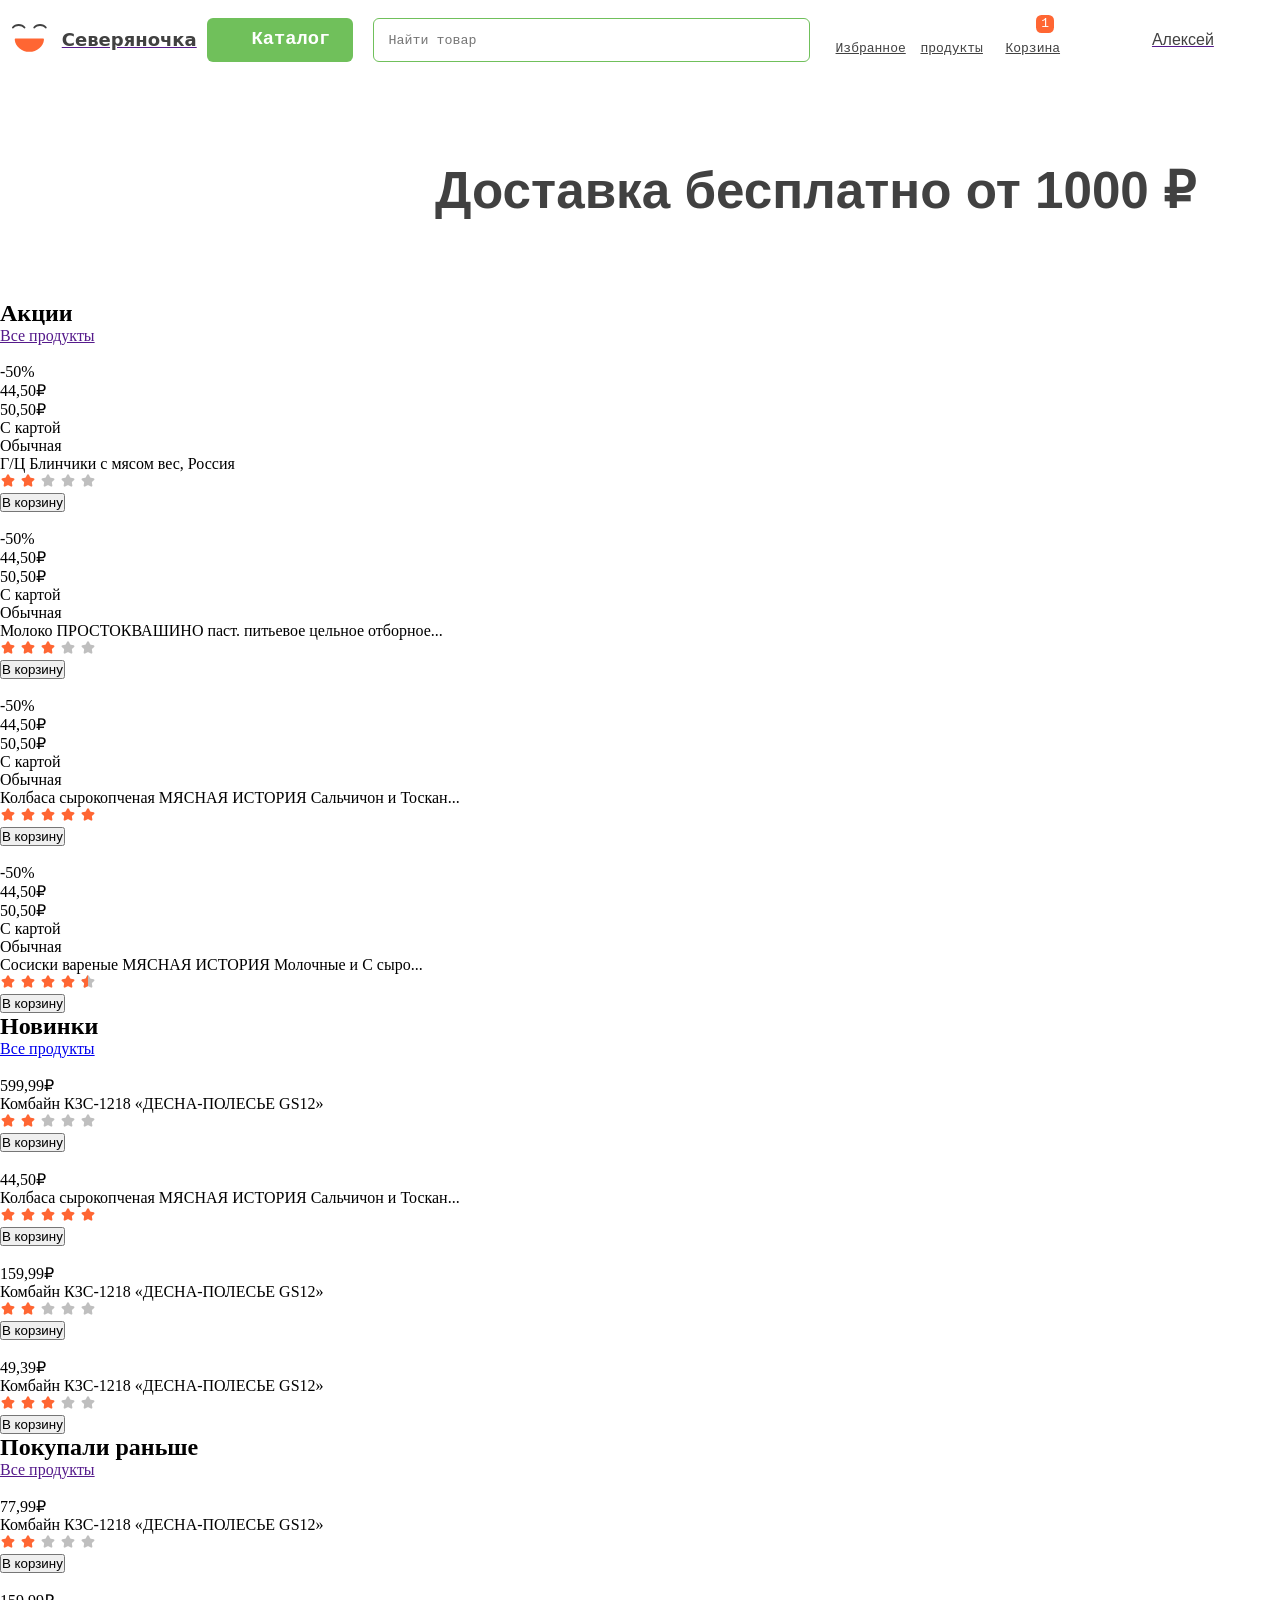
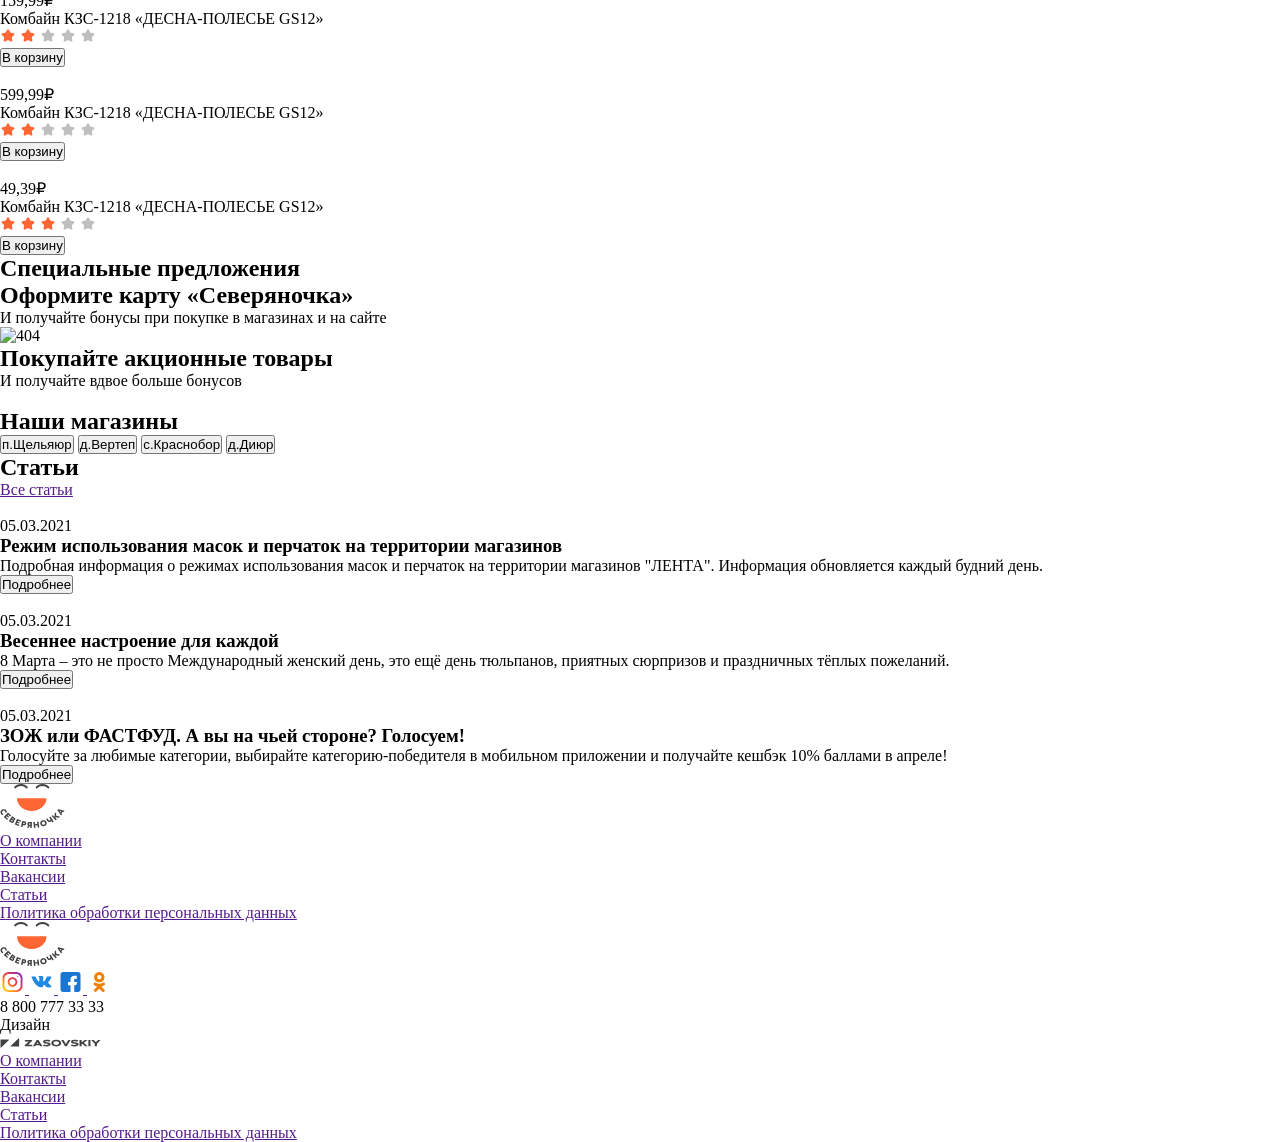
==== index.html @ 3ffe6f35 "korzinka:responsive; home-page:add dom; add-js:counter-product;" ====
<!DOCTYPE html>
<html lang="en">
  <head>
    <meta charset="UTF-8" />
    <meta name="viewport" content="width=device-width, initial-scale=1.0" />
    <title>Document</title>
    <link
      href="https://fonts.googleapis.com/css2?family=Roboto&display=swap"
      rel="stylesheet"
    />
    <link rel="stylesheet" href="./css/footer.css" />
    <link rel="stylesheet" href="./css/header.css" />
    <link rel="stylesheet" href="./css/main.css" />
    <link rel="stylesheet" href="./css/responsive.css" />
    <link
      href="https://cdn.boxicons.com/fonts/basic/boxicons.min.css"
      rel="stylesheet"
    />
    <link
      rel="stylesheet"
      href="https://fonts.googleapis.com/css2?family=Material+Symbols+Outlined:opsz,wght,FILL,GRAD@20..48,100..700,0..1,-50..200&icon_names=package_2"
    />

    <script
      src="https://kit.fontawesome.com/dfead5f7ee.js"
      crossorigin="anonymous"
    ></script>
    <script defer src="./js/add_korzinka.js"></script>
  </head>

  <body>

    <header>

      <div class="contianer head">

        <div class="logoText_card">

          <div class="img_logo">

            <a href="">
              <svg
                class="svg_header"
                width="40"
                height="32"
                viewBox="0 0 40 32"
                fill="none"
                xmlns="http://www.w3.org/2000/svg"
              >
                <path
                  d="M35.6689 16.819H4.28623C3.62872 16.819 3.09179 17.3764 3.15209 18.0343C3.84119 25.8488 11.1112 31.9999 19.9776 31.9999C28.844 31.9999 36.1139 25.8517 36.803 18.0343C36.8605 17.3764 36.3264 16.819 35.6689 16.819Z"
                  fill="#FF6633"
                />
                <path
                  fill-rule="evenodd"
                  clip-rule="evenodd"
                  d="M0.225147 3.33137C1.7887 1.27854 4.60645 0 7.711 0C10.8155 0 13.6333 1.27854 15.1969 3.33137C15.5659 3.81589 15.4714 4.50716 14.9858 4.87537C14.5001 5.24357 13.8073 5.14928 13.4383 4.66476C12.3661 3.25707 10.2569 2.20377 7.711 2.20377C5.16509 2.20377 3.05591 3.25707 1.98374 4.66476C1.6147 5.14928 0.921857 5.24357 0.436236 4.87537C-0.0493858 4.50716 -0.143894 3.81589 0.225147 3.33137Z"
                  fill="#414141"
                />
                <path
                  fill-rule="evenodd"
                  clip-rule="evenodd"
                  d="M24.7671 3.33137C26.3307 1.27854 29.1484 0 32.253 0C35.3552 0 38.1721 1.27884 39.7381 3.33045C40.1077 3.81458 40.0139 4.50596 39.5287 4.87467C39.0434 5.24338 38.3505 5.14981 37.981 4.66568C36.9055 3.25676 34.7955 2.20377 32.253 2.20377C29.7071 2.20377 27.5979 3.25707 26.5257 4.66476C26.1567 5.14928 25.4638 5.24357 24.9782 4.87537C24.4926 4.50716 24.3981 3.81589 24.7671 3.33137Z"
                  fill="#414141"
                />
              </svg>
            </a>
          </div>

          <div class="text_logo">
            <a href=""><h2>Северяночка</h2></a>
          </div>
        </div>

        <button class="menyu_card">
          <div class="svg_menyu">
            <i class="bxr bx-menu-wide"></i>
          </div>

          <h3>Каталог</h3>
        </button>

        <div class="search_card">
          <label for="search" class="qiduruv">
            <input
              type="text"
              title="search"
              class="input_search"
              placeholder="Найти товар"
            />

            <div class="lupa">
              <a href=""
                ><i class="bxr bx-search-big" style="font-size: 24px"></i
              ></a>
            </div>
          </label>
        </div>

        <div class="button_card">

          <a class="card katalog" href="">
            
            <i class="bxr bx-menu-wide"></i>
            <p>Каталог</p>

          </a>

          <a href="" class="card">
            <i class="bxr bx-heart bx-flip"> </i>
            <p >Избранное</p>
          </a>

          <a href="" class="card">
            <i class="bxr bx-box-alt"></i>
            <p>продукты</p>
          </a>

          <a href="./page/korzinka.html" class="card">

            <p class="counter_heder">1</p>
            <i class="bxr bx-cart" style="font-size: 28px;"></i>
            <p href="./page/korzinka.html">Корзина</p>
            
          </a>

          <a class="card img_header" href="" >
              <img
                src="./images/header_img/73a72afa3b3294ff7bb2f45d2d03ac0d0fee5e5f.png"
                alt=""
              />
          </a>
        </div>

        <div class="Logo_card">
          <div class="menyu_logo">
            <a href=""
              ><img
                src="./images/header_img/73a72afa3b3294ff7bb2f45d2d03ac0d0fee5e5f.png"
                alt=""
            /></a>

            <a href=""><h4>Алексей</h4></a>
          </div>

          <button class="btn_sign_sat_profil">
            <i
              class="bxr bx-chevron-down"
              style="color: #baa9b0; font-size: 27px"
            >
            </i>
          </button>
        </div>

      </div>

      <div class="shablon">
        <img src="./images/header_img/mevalar.png" alt="" />
        <h1 class="attention">Доставка бесплатно от 1000 ₽</h1>
      </div>

    </header>

    <main>
      <div class="contianer ortasi">

        <section class="aksiya_product">

          <div class="head_menyu">

            <h1 class="attention">Акции</h1>

            <a href="">
              Все продукты
              <i class="fa-solid fa-chevron-right"></i>
            </a>

          </div>

          <div class="card_shop">

            <div class="shoping">

              <div class="img_product">
                
                <img
                  src="./images/img_product/shirinlik.png"
                  class="shirinlik"
                  alt=""
                />

                <div class="foiz">-50%</div>

                <div class="arxiv">
                  <i class="bxr bx-heart"></i>
                </div>

              </div>

              <div class="info_product">

                <div class="narx">
                  <p>44,50₽</p>
                  <p>50,50₽</p>
                </div>

                <div class="malumot">
                  <p>С картой</p>
                  <p>Обычная</p>
                </div>

                <div class="city">Г/Ц Блинчики с мясом вес, Россия</div>

                <div class="rating">
                  <svg
                    width="256"
                    height="16"
                    viewBox="0 0 256 16"
                    fill="none"
                    xmlns="http://www.w3.org/2000/svg"
                  >
                    <path
                      d="M7.10326 1.81698C7.47008 1.07374 8.52992 1.07374 8.89674 1.81699L10.1185 4.29249C10.2641 4.58763 10.5457 4.7922 10.8714 4.83953L13.6033 5.2365C14.4235 5.35568 14.751 6.36365 14.1575 6.94219L12.1807 8.8691C11.945 9.09884 11.8375 9.42984 11.8931 9.75423L12.3598 12.4751C12.4999 13.292 11.6424 13.9149 10.9088 13.5293L8.46534 12.2446C8.17402 12.0915 7.82598 12.0915 7.53466 12.2446L5.09119 13.5293C4.35756 13.9149 3.50013 13.292 3.64024 12.4751L4.1069 9.75423C4.16254 9.42984 4.05499 9.09884 3.81931 8.8691L1.8425 6.94219C1.24898 6.36365 1.57649 5.35568 2.39671 5.2365L5.12859 4.83953C5.4543 4.7922 5.73587 4.58763 5.88153 4.29249L7.10326 1.81698Z"
                      fill="#FF6633"
                    />
                    <path
                      d="M27.1033 1.81698C27.4701 1.07374 28.5299 1.07374 28.8967 1.81699L30.1185 4.29249C30.2641 4.58763 30.5457 4.7922 30.8714 4.83953L33.6033 5.2365C34.4235 5.35568 34.751 6.36365 34.1575 6.94219L32.1807 8.8691C31.945 9.09884 31.8375 9.42984 31.8931 9.75423L32.3598 12.4751C32.4999 13.292 31.6424 13.9149 30.9088 13.5293L28.4653 12.2446C28.174 12.0915 27.826 12.0915 27.5347 12.2446L25.0912 13.5293C24.3576 13.9149 23.5001 13.292 23.6402 12.4751L24.1069 9.75423C24.1625 9.42984 24.055 9.09884 23.8193 8.8691L21.8425 6.94219C21.249 6.36365 21.5765 5.35568 22.3967 5.2365L25.1286 4.83953C25.4543 4.7922 25.7359 4.58763 25.8815 4.29249L27.1033 1.81698Z"
                      fill="#FF6633"
                    />
                    <path
                      d="M47.1033 1.81698C47.4701 1.07374 48.5299 1.07374 48.8967 1.81699L50.1185 4.29249C50.2641 4.58763 50.5457 4.7922 50.8714 4.83953L53.6033 5.2365C54.4235 5.35568 54.751 6.36365 54.1575 6.94219L52.1807 8.8691C51.945 9.09884 51.8375 9.42984 51.8931 9.75423L52.3598 12.4751C52.4999 13.292 51.6424 13.9149 50.9088 13.5293L48.4653 12.2446C48.174 12.0915 47.826 12.0915 47.5347 12.2446L45.0912 13.5293C44.3576 13.9149 43.5001 13.292 43.6402 12.4751L44.1069 9.75423C44.1625 9.42984 44.055 9.09884 43.8193 8.8691L41.8425 6.94219C41.249 6.36365 41.5765 5.35568 42.3967 5.2365L45.1286 4.83953C45.4543 4.7922 45.7359 4.58763 45.8815 4.29249L47.1033 1.81698Z"
                      fill="#BFBFBF"
                    />
                    <path
                      d="M67.1033 1.81698C67.4701 1.07374 68.5299 1.07374 68.8967 1.81699L70.1185 4.29249C70.2641 4.58763 70.5457 4.7922 70.8714 4.83953L73.6033 5.2365C74.4235 5.35568 74.751 6.36365 74.1575 6.94219L72.1807 8.8691C71.945 9.09884 71.8375 9.42984 71.8931 9.75423L72.3598 12.4751C72.4999 13.292 71.6424 13.9149 70.9088 13.5293L68.4653 12.2446C68.174 12.0915 67.826 12.0915 67.5347 12.2446L65.0912 13.5293C64.3576 13.9149 63.5001 13.292 63.6402 12.4751L64.1069 9.75423C64.1625 9.42984 64.055 9.09884 63.8193 8.8691L61.8425 6.94219C61.249 6.36365 61.5765 5.35568 62.3967 5.2365L65.1286 4.83953C65.4543 4.7922 65.7359 4.58763 65.8815 4.29249L67.1033 1.81698Z"
                      fill="#BFBFBF"
                    />
                    <path
                      d="M87.1033 1.81698C87.4701 1.07374 88.5299 1.07374 88.8967 1.81699L90.1185 4.29249C90.2641 4.58763 90.5457 4.7922 90.8714 4.83953L93.6033 5.2365C94.4235 5.35568 94.751 6.36365 94.1575 6.94219L92.1807 8.8691C91.945 9.09884 91.8375 9.42984 91.8931 9.75423L92.3598 12.4751C92.4999 13.292 91.6424 13.9149 90.9088 13.5293L88.4653 12.2446C88.174 12.0915 87.826 12.0915 87.5347 12.2446L85.0912 13.5293C84.3576 13.9149 83.5001 13.292 83.6402 12.4751L84.1069 9.75423C84.1625 9.42984 84.055 9.09884 83.8193 8.8691L81.8425 6.94219C81.249 6.36365 81.5765 5.35568 82.3967 5.2365L85.1286 4.83953C85.4543 4.7922 85.7359 4.58763 85.8815 4.29249L87.1033 1.81698Z"
                      fill="#BFBFBF"
                    />
                  </svg>
                </div>

                <button>В корзину</button>

              </div>

            </div>

            <div class="shoping">
              <div class="img_product">
                <img src="./images/img_product/sut.png" class="sut" alt="" />

                <div class="foiz">-50%</div>

                <div class="arxiv">
                  <i class="bxr bx-heart"></i>
                </div>
              </div>

              <div class="info_product">
                <div class="narx">
                  <p>44,50₽</p>
                  <p>50,50₽</p>
                </div>

                <div class="malumot">
                  <p>С картой</p>
                  <p>Обычная</p>
                </div>

                <div class="city">
                  Молоко ПРОСТОКВАШИНО паст. питьевое цельное отборное...
                </div>

                <div class="rating">
                  <svg
                    width="256"
                    height="16"
                    viewBox="0 0 256 16"
                    fill="none"
                    xmlns="http://www.w3.org/2000/svg"
                  >
                    <path
                      d="M7.10326 1.81698C7.47008 1.07374 8.52992 1.07374 8.89674 1.81699L10.1185 4.29249C10.2641 4.58763 10.5457 4.7922 10.8714 4.83953L13.6033 5.2365C14.4235 5.35568 14.751 6.36365 14.1575 6.94219L12.1807 8.8691C11.945 9.09884 11.8375 9.42984 11.8931 9.75423L12.3598 12.4751C12.4999 13.292 11.6424 13.9149 10.9088 13.5293L8.46534 12.2446C8.17402 12.0915 7.82598 12.0915 7.53466 12.2446L5.09119 13.5293C4.35756 13.9149 3.50013 13.292 3.64024 12.4751L4.1069 9.75423C4.16254 9.42984 4.05499 9.09884 3.81931 8.8691L1.8425 6.94219C1.24898 6.36365 1.57649 5.35568 2.39671 5.2365L5.12859 4.83953C5.4543 4.7922 5.73587 4.58763 5.88153 4.29249L7.10326 1.81698Z"
                      fill="#FF6633"
                    />
                    <path
                      d="M27.1033 1.81698C27.4701 1.07374 28.5299 1.07374 28.8967 1.81699L30.1185 4.29249C30.2641 4.58763 30.5457 4.7922 30.8714 4.83953L33.6033 5.2365C34.4235 5.35568 34.751 6.36365 34.1575 6.94219L32.1807 8.8691C31.945 9.09884 31.8375 9.42984 31.8931 9.75423L32.3598 12.4751C32.4999 13.292 31.6424 13.9149 30.9088 13.5293L28.4653 12.2446C28.174 12.0915 27.826 12.0915 27.5347 12.2446L25.0912 13.5293C24.3576 13.9149 23.5001 13.292 23.6402 12.4751L24.1069 9.75423C24.1625 9.42984 24.055 9.09884 23.8193 8.8691L21.8425 6.94219C21.249 6.36365 21.5765 5.35568 22.3967 5.2365L25.1286 4.83953C25.4543 4.7922 25.7359 4.58763 25.8815 4.29249L27.1033 1.81698Z"
                      fill="#FF6633"
                    />
                    <path
                      d="M47.1033 1.81698C47.4701 1.07374 48.5299 1.07374 48.8967 1.81699L50.1185 4.29249C50.2641 4.58763 50.5457 4.7922 50.8714 4.83953L53.6033 5.2365C54.4235 5.35568 54.751 6.36365 54.1575 6.94219L52.1807 8.8691C51.945 9.09884 51.8375 9.42984 51.8931 9.75423L52.3598 12.4751C52.4999 13.292 51.6424 13.9149 50.9088 13.5293L48.4653 12.2446C48.174 12.0915 47.826 12.0915 47.5347 12.2446L45.0912 13.5293C44.3576 13.9149 43.5001 13.292 43.6402 12.4751L44.1069 9.75423C44.1625 9.42984 44.055 9.09884 43.8193 8.8691L41.8425 6.94219C41.249 6.36365 41.5765 5.35568 42.3967 5.2365L45.1286 4.83953C45.4543 4.7922 45.7359 4.58763 45.8815 4.29249L47.1033 1.81698Z"
                      fill="#FF6633"
                    />
                    <path
                      d="M67.1033 1.81698C67.4701 1.07374 68.5299 1.07374 68.8967 1.81699L70.1185 4.29249C70.2641 4.58763 70.5457 4.7922 70.8714 4.83953L73.6033 5.2365C74.4235 5.35568 74.751 6.36365 74.1575 6.94219L72.1807 8.8691C71.945 9.09884 71.8375 9.42984 71.8931 9.75423L72.3598 12.4751C72.4999 13.292 71.6424 13.9149 70.9088 13.5293L68.4653 12.2446C68.174 12.0915 67.826 12.0915 67.5347 12.2446L65.0912 13.5293C64.3576 13.9149 63.5001 13.292 63.6402 12.4751L64.1069 9.75423C64.1625 9.42984 64.055 9.09884 63.8193 8.8691L61.8425 6.94219C61.249 6.36365 61.5765 5.35568 62.3967 5.2365L65.1286 4.83953C65.4543 4.7922 65.7359 4.58763 65.8815 4.29249L67.1033 1.81698Z"
                      fill="#BFBFBF"
                    />
                    <path
                      d="M87.1033 1.81698C87.4701 1.07374 88.5299 1.07374 88.8967 1.81699L90.1185 4.29249C90.2641 4.58763 90.5457 4.7922 90.8714 4.83953L93.6033 5.2365C94.4235 5.35568 94.751 6.36365 94.1575 6.94219L92.1807 8.8691C91.945 9.09884 91.8375 9.42984 91.8931 9.75423L92.3598 12.4751C92.4999 13.292 91.6424 13.9149 90.9088 13.5293L88.4653 12.2446C88.174 12.0915 87.826 12.0915 87.5347 12.2446L85.0912 13.5293C84.3576 13.9149 83.5001 13.292 83.6402 12.4751L84.1069 9.75423C84.1625 9.42984 84.055 9.09884 83.8193 8.8691L81.8425 6.94219C81.249 6.36365 81.5765 5.35568 82.3967 5.2365L85.1286 4.83953C85.4543 4.7922 85.7359 4.58763 85.8815 4.29249L87.1033 1.81698Z"
                      fill="#BFBFBF"
                    />
                  </svg>
                </div>

                <button>В корзину</button>
              </div>
            </div>

            <div class="shoping">
              <div class="img_product">
                <img
                  src="./images/img_product/qadoqliKolbosa.png"
                  class="qadoqlilar"
                  alt=""
                />

                <div class="foiz">-50%</div>

                <div class="arxiv">
                  <i class="bxr bx-heart"></i>
                </div>
              </div>

              <div class="info_product">
                <div class="narx">
                  <p>44,50₽</p>
                  <p>50,50₽</p>
                </div>

                <div class="malumot">
                  <p>С картой</p>
                  <p>Обычная</p>
                </div>

                <div class="city">
                  Колбаса сырокопченая МЯСНАЯ ИСТОРИЯ Сальчичон и Тоскан...
                </div>

                <div class="rating">
                  <svg
                    width="256"
                    height="16"
                    viewBox="0 0 256 16"
                    fill="none"
                    xmlns="http://www.w3.org/2000/svg"
                  >
                    <path
                      d="M7.10326 1.81698C7.47008 1.07374 8.52992 1.07374 8.89674 1.81699L10.1185 4.29249C10.2641 4.58763 10.5457 4.7922 10.8714 4.83953L13.6033 5.2365C14.4235 5.35568 14.751 6.36365 14.1575 6.94219L12.1807 8.8691C11.945 9.09884 11.8375 9.42984 11.8931 9.75423L12.3598 12.4751C12.4999 13.292 11.6424 13.9149 10.9088 13.5293L8.46534 12.2446C8.17402 12.0915 7.82598 12.0915 7.53466 12.2446L5.09119 13.5293C4.35756 13.9149 3.50013 13.292 3.64024 12.4751L4.1069 9.75423C4.16254 9.42984 4.05499 9.09884 3.81931 8.8691L1.8425 6.94219C1.24898 6.36365 1.57649 5.35568 2.39671 5.2365L5.12859 4.83953C5.4543 4.7922 5.73587 4.58763 5.88153 4.29249L7.10326 1.81698Z"
                      fill="#FF6633"
                    />
                    <path
                      d="M27.1033 1.81698C27.4701 1.07374 28.5299 1.07374 28.8967 1.81699L30.1185 4.29249C30.2641 4.58763 30.5457 4.7922 30.8714 4.83953L33.6033 5.2365C34.4235 5.35568 34.751 6.36365 34.1575 6.94219L32.1807 8.8691C31.945 9.09884 31.8375 9.42984 31.8931 9.75423L32.3598 12.4751C32.4999 13.292 31.6424 13.9149 30.9088 13.5293L28.4653 12.2446C28.174 12.0915 27.826 12.0915 27.5347 12.2446L25.0912 13.5293C24.3576 13.9149 23.5001 13.292 23.6402 12.4751L24.1069 9.75423C24.1625 9.42984 24.055 9.09884 23.8193 8.8691L21.8425 6.94219C21.249 6.36365 21.5765 5.35568 22.3967 5.2365L25.1286 4.83953C25.4543 4.7922 25.7359 4.58763 25.8815 4.29249L27.1033 1.81698Z"
                      fill="#FF6633"
                    />
                    <path
                      d="M47.1033 1.81698C47.4701 1.07374 48.5299 1.07374 48.8967 1.81699L50.1185 4.29249C50.2641 4.58763 50.5457 4.7922 50.8714 4.83953L53.6033 5.2365C54.4235 5.35568 54.751 6.36365 54.1575 6.94219L52.1807 8.8691C51.945 9.09884 51.8375 9.42984 51.8931 9.75423L52.3598 12.4751C52.4999 13.292 51.6424 13.9149 50.9088 13.5293L48.4653 12.2446C48.174 12.0915 47.826 12.0915 47.5347 12.2446L45.0912 13.5293C44.3576 13.9149 43.5001 13.292 43.6402 12.4751L44.1069 9.75423C44.1625 9.42984 44.055 9.09884 43.8193 8.8691L41.8425 6.94219C41.249 6.36365 41.5765 5.35568 42.3967 5.2365L45.1286 4.83953C45.4543 4.7922 45.7359 4.58763 45.8815 4.29249L47.1033 1.81698Z"
                      fill="#FF6633"
                    />
                    <path
                      d="M67.1033 1.81698C67.4701 1.07374 68.5299 1.07374 68.8967 1.81699L70.1185 4.29249C70.2641 4.58763 70.5457 4.7922 70.8714 4.83953L73.6033 5.2365C74.4235 5.35568 74.751 6.36365 74.1575 6.94219L72.1807 8.8691C71.945 9.09884 71.8375 9.42984 71.8931 9.75423L72.3598 12.4751C72.4999 13.292 71.6424 13.9149 70.9088 13.5293L68.4653 12.2446C68.174 12.0915 67.826 12.0915 67.5347 12.2446L65.0912 13.5293C64.3576 13.9149 63.5001 13.292 63.6402 12.4751L64.1069 9.75423C64.1625 9.42984 64.055 9.09884 63.8193 8.8691L61.8425 6.94219C61.249 6.36365 61.5765 5.35568 62.3967 5.2365L65.1286 4.83953C65.4543 4.7922 65.7359 4.58763 65.8815 4.29249L67.1033 1.81698Z"
                      fill="#FF6633"
                    />
                    <path
                      d="M87.1033 1.81698C87.4701 1.07374 88.5299 1.07374 88.8967 1.81699L90.1185 4.29249C90.2641 4.58763 90.5457 4.7922 90.8714 4.83953L93.6033 5.2365C94.4235 5.35568 94.751 6.36365 94.1575 6.94219L92.1807 8.8691C91.945 9.09884 91.8375 9.42984 91.8931 9.75423L92.3598 12.4751C92.4999 13.292 91.6424 13.9149 90.9088 13.5293L88.4653 12.2446C88.174 12.0915 87.826 12.0915 87.5347 12.2446L85.0912 13.5293C84.3576 13.9149 83.5001 13.292 83.6402 12.4751L84.1069 9.75423C84.1625 9.42984 84.055 9.09884 83.8193 8.8691L81.8425 6.94219C81.249 6.36365 81.5765 5.35568 82.3967 5.2365L85.1286 4.83953C85.4543 4.7922 85.7359 4.58763 85.8815 4.29249L87.1033 1.81698Z"
                      fill="#FF6633"
                    />
                  </svg>
                </div>

                <button class="btn">В корзину</button>
              </div>
            </div>

            <div class="shoping last">
              <div class="img_product">
                <img
                  src="./images/img_product/qadoqliSosiska.png"
                  class="qadoqlilar"
                  alt=""
                />

                <div class="foiz">-50%</div>

                <div class="arxiv">
                  <i class="bxr bx-heart"></i>
                </div>
              </div>

              <div class="info_product">
                <div class="narx">
                  <p>44,50₽</p>
                  <p>50,50₽</p>
                </div>

                <div class="malumot">
                  <p>С картой</p>
                  <p>Обычная</p>
                </div>

                <div class="city">
                  Сосиски вареные МЯСНАЯ ИСТОРИЯ Молочные и С сыро...
                </div>

                <div class="rating">
                  <svg
                    width="256"
                    height="16"
                    viewBox="0 0 256 16"
                    fill="none"
                    xmlns="http://www.w3.org/2000/svg"
                  >
                    <path
                      d="M7.10326 1.81698C7.47008 1.07374 8.52992 1.07374 8.89674 1.81699L10.1185 4.29249C10.2641 4.58763 10.5457 4.7922 10.8714 4.83953L13.6033 5.2365C14.4235 5.35568 14.751 6.36365 14.1575 6.94219L12.1807 8.8691C11.945 9.09884 11.8375 9.42984 11.8931 9.75423L12.3598 12.4751C12.4999 13.292 11.6424 13.9149 10.9088 13.5293L8.46534 12.2446C8.17402 12.0915 7.82598 12.0915 7.53466 12.2446L5.09119 13.5293C4.35756 13.9149 3.50013 13.292 3.64024 12.4751L4.1069 9.75423C4.16254 9.42984 4.05499 9.09884 3.81931 8.8691L1.8425 6.94219C1.24898 6.36365 1.57649 5.35568 2.39671 5.2365L5.12859 4.83953C5.4543 4.7922 5.73587 4.58763 5.88153 4.29249L7.10326 1.81698Z"
                      fill="#FF6633"
                    />
                    <path
                      d="M27.1033 1.81698C27.4701 1.07374 28.5299 1.07374 28.8967 1.81699L30.1185 4.29249C30.2641 4.58763 30.5457 4.7922 30.8714 4.83953L33.6033 5.2365C34.4235 5.35568 34.751 6.36365 34.1575 6.94219L32.1807 8.8691C31.945 9.09884 31.8375 9.42984 31.8931 9.75423L32.3598 12.4751C32.4999 13.292 31.6424 13.9149 30.9088 13.5293L28.4653 12.2446C28.174 12.0915 27.826 12.0915 27.5347 12.2446L25.0912 13.5293C24.3576 13.9149 23.5001 13.292 23.6402 12.4751L24.1069 9.75423C24.1625 9.42984 24.055 9.09884 23.8193 8.8691L21.8425 6.94219C21.249 6.36365 21.5765 5.35568 22.3967 5.2365L25.1286 4.83953C25.4543 4.7922 25.7359 4.58763 25.8815 4.29249L27.1033 1.81698Z"
                      fill="#FF6633"
                    />
                    <path
                      d="M47.1033 1.81698C47.4701 1.07374 48.5299 1.07374 48.8967 1.81699L50.1185 4.29249C50.2641 4.58763 50.5457 4.7922 50.8714 4.83953L53.6033 5.2365C54.4235 5.35568 54.751 6.36365 54.1575 6.94219L52.1807 8.8691C51.945 9.09884 51.8375 9.42984 51.8931 9.75423L52.3598 12.4751C52.4999 13.292 51.6424 13.9149 50.9088 13.5293L48.4653 12.2446C48.174 12.0915 47.826 12.0915 47.5347 12.2446L45.0912 13.5293C44.3576 13.9149 43.5001 13.292 43.6402 12.4751L44.1069 9.75423C44.1625 9.42984 44.055 9.09884 43.8193 8.8691L41.8425 6.94219C41.249 6.36365 41.5765 5.35568 42.3967 5.2365L45.1286 4.83953C45.4543 4.7922 45.7359 4.58763 45.8815 4.29249L47.1033 1.81698Z"
                      fill="#FF6633"
                    />
                    <path
                      d="M67.1033 1.81698C67.4701 1.07374 68.5299 1.07374 68.8967 1.81699L70.1185 4.29249C70.2641 4.58763 70.5457 4.7922 70.8714 4.83953L73.6033 5.2365C74.4235 5.35568 74.751 6.36365 74.1575 6.94219L72.1807 8.8691C71.945 9.09884 71.8375 9.42984 71.8931 9.75423L72.3598 12.4751C72.4999 13.292 71.6424 13.9149 70.9088 13.5293L68.4653 12.2446C68.174 12.0915 67.826 12.0915 67.5347 12.2446L65.0912 13.5293C64.3576 13.9149 63.5001 13.292 63.6402 12.4751L64.1069 9.75423C64.1625 9.42984 64.055 9.09884 63.8193 8.8691L61.8425 6.94219C61.249 6.36365 61.5765 5.35568 62.3967 5.2365L65.1286 4.83953C65.4543 4.7922 65.7359 4.58763 65.8815 4.29249L67.1033 1.81698Z"
                      fill="#FF6633"
                    />
                    <path
                      d="M87.1033 1.81698C87.4701 1.07374 88.5299 1.07374 88.8967 1.81699L90.1185 4.29249C90.2641 4.58763 90.5457 4.7922 90.8714 4.83953L93.6033 5.2365C94.4235 5.35568 94.751 6.36365 94.1575 6.94219L92.1807 8.8691C91.945 9.09884 91.8375 9.42984 91.8931 9.75423L92.3598 12.4751C92.4999 13.292 91.6424 13.9149 90.9088 13.5293L88.4653 12.2446C88.174 12.0915 87.826 12.0915 87.5347 12.2446L85.0912 13.5293C84.3576 13.9149 83.5001 13.292 83.6402 12.4751L84.1069 9.75423C84.1625 9.42984 84.055 9.09884 83.8193 8.8691L81.8425 6.94219C81.249 6.36365 81.5765 5.35568 82.3967 5.2365L85.1286 4.83953C85.4543 4.7922 85.7359 4.58763 85.8815 4.29249L87.1033 1.81698Z"
                      fill="#BFBFBF"
                    />
                    <path
                      d="M87.9996 1.25955V12.1298C87.8398 12.1298 87.68 12.1681 87.5343 12.2446L85.0908 13.5293C84.3572 13.9149 83.4998 13.292 83.6399 12.4751L84.1065 9.75423C84.1622 9.42984 84.0546 9.09884 83.819 8.8691L81.8421 6.94219C81.2486 6.36365 81.5761 5.35568 82.3964 5.2365L85.1282 4.83953C85.4539 4.7922 85.7355 4.58763 85.8812 4.29249L87.1029 1.81699C87.2863 1.44536 87.643 1.25955 87.9996 1.25955Z"
                      fill="#FF6633"
                    />
                  </svg>
                </div>

                <button>В корзину</button>
              </div>
            </div>

          </div>

        </section>

        <section class="new_product">

          <div class="head_menyu menyu_2">

            <h1 class="attention">Новинки</h1>
            <a href="./page/product.html">
              Все продукты
              <i class="fa-solid fa-chevron-right"></i>
            </a>

          </div>

          <div class="card_shop">

            <div class="shoping">

              <div class="img_product">
                <img
                  src="./images/img_product/kolbasa.png"
                  class="shirinlik kolbasa_2"
                  alt=""
                />
                <div class="arxiv">
                  <i class="bxr bx-heart"></i>
                </div>
              </div>

              <div class="info_product">
                <div class="narx narx-2">
                  <p>599,99₽</p>
                </div>

                <div class="city">Комбайн КЗС-1218 «ДЕСНА-ПОЛЕСЬЕ GS12»</div>

                <div class="rating">
                  <svg
                    width="256"
                    height="16"
                    viewBox="0 0 256 16"
                    fill="none"
                    xmlns="http://www.w3.org/2000/svg"
                  >
                    <path
                      d="M7.10326 1.81698C7.47008 1.07374 8.52992 1.07374 8.89674 1.81699L10.1185 4.29249C10.2641 4.58763 10.5457 4.7922 10.8714 4.83953L13.6033 5.2365C14.4235 5.35568 14.751 6.36365 14.1575 6.94219L12.1807 8.8691C11.945 9.09884 11.8375 9.42984 11.8931 9.75423L12.3598 12.4751C12.4999 13.292 11.6424 13.9149 10.9088 13.5293L8.46534 12.2446C8.17402 12.0915 7.82598 12.0915 7.53466 12.2446L5.09119 13.5293C4.35756 13.9149 3.50013 13.292 3.64024 12.4751L4.1069 9.75423C4.16254 9.42984 4.05499 9.09884 3.81931 8.8691L1.8425 6.94219C1.24898 6.36365 1.57649 5.35568 2.39671 5.2365L5.12859 4.83953C5.4543 4.7922 5.73587 4.58763 5.88153 4.29249L7.10326 1.81698Z"
                      fill="#FF6633"
                    />
                    <path
                      d="M27.1033 1.81698C27.4701 1.07374 28.5299 1.07374 28.8967 1.81699L30.1185 4.29249C30.2641 4.58763 30.5457 4.7922 30.8714 4.83953L33.6033 5.2365C34.4235 5.35568 34.751 6.36365 34.1575 6.94219L32.1807 8.8691C31.945 9.09884 31.8375 9.42984 31.8931 9.75423L32.3598 12.4751C32.4999 13.292 31.6424 13.9149 30.9088 13.5293L28.4653 12.2446C28.174 12.0915 27.826 12.0915 27.5347 12.2446L25.0912 13.5293C24.3576 13.9149 23.5001 13.292 23.6402 12.4751L24.1069 9.75423C24.1625 9.42984 24.055 9.09884 23.8193 8.8691L21.8425 6.94219C21.249 6.36365 21.5765 5.35568 22.3967 5.2365L25.1286 4.83953C25.4543 4.7922 25.7359 4.58763 25.8815 4.29249L27.1033 1.81698Z"
                      fill="#FF6633"
                    />
                    <path
                      d="M47.1033 1.81698C47.4701 1.07374 48.5299 1.07374 48.8967 1.81699L50.1185 4.29249C50.2641 4.58763 50.5457 4.7922 50.8714 4.83953L53.6033 5.2365C54.4235 5.35568 54.751 6.36365 54.1575 6.94219L52.1807 8.8691C51.945 9.09884 51.8375 9.42984 51.8931 9.75423L52.3598 12.4751C52.4999 13.292 51.6424 13.9149 50.9088 13.5293L48.4653 12.2446C48.174 12.0915 47.826 12.0915 47.5347 12.2446L45.0912 13.5293C44.3576 13.9149 43.5001 13.292 43.6402 12.4751L44.1069 9.75423C44.1625 9.42984 44.055 9.09884 43.8193 8.8691L41.8425 6.94219C41.249 6.36365 41.5765 5.35568 42.3967 5.2365L45.1286 4.83953C45.4543 4.7922 45.7359 4.58763 45.8815 4.29249L47.1033 1.81698Z"
                      fill="#BFBFBF"
                    />
                    <path
                      d="M67.1033 1.81698C67.4701 1.07374 68.5299 1.07374 68.8967 1.81699L70.1185 4.29249C70.2641 4.58763 70.5457 4.7922 70.8714 4.83953L73.6033 5.2365C74.4235 5.35568 74.751 6.36365 74.1575 6.94219L72.1807 8.8691C71.945 9.09884 71.8375 9.42984 71.8931 9.75423L72.3598 12.4751C72.4999 13.292 71.6424 13.9149 70.9088 13.5293L68.4653 12.2446C68.174 12.0915 67.826 12.0915 67.5347 12.2446L65.0912 13.5293C64.3576 13.9149 63.5001 13.292 63.6402 12.4751L64.1069 9.75423C64.1625 9.42984 64.055 9.09884 63.8193 8.8691L61.8425 6.94219C61.249 6.36365 61.5765 5.35568 62.3967 5.2365L65.1286 4.83953C65.4543 4.7922 65.7359 4.58763 65.8815 4.29249L67.1033 1.81698Z"
                      fill="#BFBFBF"
                    />
                    <path
                      d="M87.1033 1.81698C87.4701 1.07374 88.5299 1.07374 88.8967 1.81699L90.1185 4.29249C90.2641 4.58763 90.5457 4.7922 90.8714 4.83953L93.6033 5.2365C94.4235 5.35568 94.751 6.36365 94.1575 6.94219L92.1807 8.8691C91.945 9.09884 91.8375 9.42984 91.8931 9.75423L92.3598 12.4751C92.4999 13.292 91.6424 13.9149 90.9088 13.5293L88.4653 12.2446C88.174 12.0915 87.826 12.0915 87.5347 12.2446L85.0912 13.5293C84.3576 13.9149 83.5001 13.292 83.6402 12.4751L84.1069 9.75423C84.1625 9.42984 84.055 9.09884 83.8193 8.8691L81.8425 6.94219C81.249 6.36365 81.5765 5.35568 82.3967 5.2365L85.1286 4.83953C85.4543 4.7922 85.7359 4.58763 85.8815 4.29249L87.1033 1.81698Z"
                      fill="#BFBFBF"
                    />
                  </svg>
                </div>

                <button>В корзину</button>
              </div>

            </div>

            <div class="shoping">

              <div class="img_product">
                <img
                  src="./images/img_product/qadoqliKolbosa.png"
                  class="qadoqlilar"
                  alt=""
                />

                <div class="arxiv">
                  <i class="bxr bx-heart"></i>
                </div>
              </div>

              <div class="info_product">
                <div class="narx narx-2">
                  <p>44,50₽</p>
                </div>

                <div class="city">
                  Колбаса сырокопченая МЯСНАЯ ИСТОРИЯ Сальчичон и Тоскан...
                </div>

                <div class="rating">
                  <svg
                    width="256"
                    height="16"
                    viewBox="0 0 256 16"
                    fill="none"
                    xmlns="http://www.w3.org/2000/svg"
                  >
                    <path
                      d="M7.10326 1.81698C7.47008 1.07374 8.52992 1.07374 8.89674 1.81699L10.1185 4.29249C10.2641 4.58763 10.5457 4.7922 10.8714 4.83953L13.6033 5.2365C14.4235 5.35568 14.751 6.36365 14.1575 6.94219L12.1807 8.8691C11.945 9.09884 11.8375 9.42984 11.8931 9.75423L12.3598 12.4751C12.4999 13.292 11.6424 13.9149 10.9088 13.5293L8.46534 12.2446C8.17402 12.0915 7.82598 12.0915 7.53466 12.2446L5.09119 13.5293C4.35756 13.9149 3.50013 13.292 3.64024 12.4751L4.1069 9.75423C4.16254 9.42984 4.05499 9.09884 3.81931 8.8691L1.8425 6.94219C1.24898 6.36365 1.57649 5.35568 2.39671 5.2365L5.12859 4.83953C5.4543 4.7922 5.73587 4.58763 5.88153 4.29249L7.10326 1.81698Z"
                      fill="#FF6633"
                    />
                    <path
                      d="M27.1033 1.81698C27.4701 1.07374 28.5299 1.07374 28.8967 1.81699L30.1185 4.29249C30.2641 4.58763 30.5457 4.7922 30.8714 4.83953L33.6033 5.2365C34.4235 5.35568 34.751 6.36365 34.1575 6.94219L32.1807 8.8691C31.945 9.09884 31.8375 9.42984 31.8931 9.75423L32.3598 12.4751C32.4999 13.292 31.6424 13.9149 30.9088 13.5293L28.4653 12.2446C28.174 12.0915 27.826 12.0915 27.5347 12.2446L25.0912 13.5293C24.3576 13.9149 23.5001 13.292 23.6402 12.4751L24.1069 9.75423C24.1625 9.42984 24.055 9.09884 23.8193 8.8691L21.8425 6.94219C21.249 6.36365 21.5765 5.35568 22.3967 5.2365L25.1286 4.83953C25.4543 4.7922 25.7359 4.58763 25.8815 4.29249L27.1033 1.81698Z"
                      fill="#FF6633"
                    />
                    <path
                      d="M47.1033 1.81698C47.4701 1.07374 48.5299 1.07374 48.8967 1.81699L50.1185 4.29249C50.2641 4.58763 50.5457 4.7922 50.8714 4.83953L53.6033 5.2365C54.4235 5.35568 54.751 6.36365 54.1575 6.94219L52.1807 8.8691C51.945 9.09884 51.8375 9.42984 51.8931 9.75423L52.3598 12.4751C52.4999 13.292 51.6424 13.9149 50.9088 13.5293L48.4653 12.2446C48.174 12.0915 47.826 12.0915 47.5347 12.2446L45.0912 13.5293C44.3576 13.9149 43.5001 13.292 43.6402 12.4751L44.1069 9.75423C44.1625 9.42984 44.055 9.09884 43.8193 8.8691L41.8425 6.94219C41.249 6.36365 41.5765 5.35568 42.3967 5.2365L45.1286 4.83953C45.4543 4.7922 45.7359 4.58763 45.8815 4.29249L47.1033 1.81698Z"
                      fill="#FF6633"
                    />
                    <path
                      d="M67.1033 1.81698C67.4701 1.07374 68.5299 1.07374 68.8967 1.81699L70.1185 4.29249C70.2641 4.58763 70.5457 4.7922 70.8714 4.83953L73.6033 5.2365C74.4235 5.35568 74.751 6.36365 74.1575 6.94219L72.1807 8.8691C71.945 9.09884 71.8375 9.42984 71.8931 9.75423L72.3598 12.4751C72.4999 13.292 71.6424 13.9149 70.9088 13.5293L68.4653 12.2446C68.174 12.0915 67.826 12.0915 67.5347 12.2446L65.0912 13.5293C64.3576 13.9149 63.5001 13.292 63.6402 12.4751L64.1069 9.75423C64.1625 9.42984 64.055 9.09884 63.8193 8.8691L61.8425 6.94219C61.249 6.36365 61.5765 5.35568 62.3967 5.2365L65.1286 4.83953C65.4543 4.7922 65.7359 4.58763 65.8815 4.29249L67.1033 1.81698Z"
                      fill="#FF6633"
                    />
                    <path
                      d="M87.1033 1.81698C87.4701 1.07374 88.5299 1.07374 88.8967 1.81699L90.1185 4.29249C90.2641 4.58763 90.5457 4.7922 90.8714 4.83953L93.6033 5.2365C94.4235 5.35568 94.751 6.36365 94.1575 6.94219L92.1807 8.8691C91.945 9.09884 91.8375 9.42984 91.8931 9.75423L92.3598 12.4751C92.4999 13.292 91.6424 13.9149 90.9088 13.5293L88.4653 12.2446C88.174 12.0915 87.826 12.0915 87.5347 12.2446L85.0912 13.5293C84.3576 13.9149 83.5001 13.292 83.6402 12.4751L84.1069 9.75423C84.1625 9.42984 84.055 9.09884 83.8193 8.8691L81.8425 6.94219C81.249 6.36365 81.5765 5.35568 82.3967 5.2365L85.1286 4.83953C85.4543 4.7922 85.7359 4.58763 85.8815 4.29249L87.1033 1.81698Z"
                      fill="#FF6633"
                    />
                  </svg>
                </div>

                <button class="btn">В корзину</button>
              </div>

            </div>

            <div class="shoping">
              <div class="img_product">
                <img
                  src="./images/img_product/qadoqliSosiska.png"
                  class="qadoqlilar"
                  alt=""
                />

                <div class="arxiv">
                  <i class="bxr bx-heart"></i>
                </div>
              </div>

              <div class="info_product">
                <div class="narx narx-2">
                  <p>159,99₽</p>
                </div>

                <div class="city">Комбайн КЗС-1218 «ДЕСНА-ПОЛЕСЬЕ GS12»</div>

                <div class="rating">
                  <svg
                    width="256"
                    height="16"
                    viewBox="0 0 256 16"
                    fill="none"
                    xmlns="http://www.w3.org/2000/svg"
                  >
                    <path
                      d="M7.10326 1.81698C7.47008 1.07374 8.52992 1.07374 8.89674 1.81699L10.1185 4.29249C10.2641 4.58763 10.5457 4.7922 10.8714 4.83953L13.6033 5.2365C14.4235 5.35568 14.751 6.36365 14.1575 6.94219L12.1807 8.8691C11.945 9.09884 11.8375 9.42984 11.8931 9.75423L12.3598 12.4751C12.4999 13.292 11.6424 13.9149 10.9088 13.5293L8.46534 12.2446C8.17402 12.0915 7.82598 12.0915 7.53466 12.2446L5.09119 13.5293C4.35756 13.9149 3.50013 13.292 3.64024 12.4751L4.1069 9.75423C4.16254 9.42984 4.05499 9.09884 3.81931 8.8691L1.8425 6.94219C1.24898 6.36365 1.57649 5.35568 2.39671 5.2365L5.12859 4.83953C5.4543 4.7922 5.73587 4.58763 5.88153 4.29249L7.10326 1.81698Z"
                      fill="#FF6633"
                    />
                    <path
                      d="M27.1033 1.81698C27.4701 1.07374 28.5299 1.07374 28.8967 1.81699L30.1185 4.29249C30.2641 4.58763 30.5457 4.7922 30.8714 4.83953L33.6033 5.2365C34.4235 5.35568 34.751 6.36365 34.1575 6.94219L32.1807 8.8691C31.945 9.09884 31.8375 9.42984 31.8931 9.75423L32.3598 12.4751C32.4999 13.292 31.6424 13.9149 30.9088 13.5293L28.4653 12.2446C28.174 12.0915 27.826 12.0915 27.5347 12.2446L25.0912 13.5293C24.3576 13.9149 23.5001 13.292 23.6402 12.4751L24.1069 9.75423C24.1625 9.42984 24.055 9.09884 23.8193 8.8691L21.8425 6.94219C21.249 6.36365 21.5765 5.35568 22.3967 5.2365L25.1286 4.83953C25.4543 4.7922 25.7359 4.58763 25.8815 4.29249L27.1033 1.81698Z"
                      fill="#FF6633"
                    />
                    <path
                      d="M47.1033 1.81698C47.4701 1.07374 48.5299 1.07374 48.8967 1.81699L50.1185 4.29249C50.2641 4.58763 50.5457 4.7922 50.8714 4.83953L53.6033 5.2365C54.4235 5.35568 54.751 6.36365 54.1575 6.94219L52.1807 8.8691C51.945 9.09884 51.8375 9.42984 51.8931 9.75423L52.3598 12.4751C52.4999 13.292 51.6424 13.9149 50.9088 13.5293L48.4653 12.2446C48.174 12.0915 47.826 12.0915 47.5347 12.2446L45.0912 13.5293C44.3576 13.9149 43.5001 13.292 43.6402 12.4751L44.1069 9.75423C44.1625 9.42984 44.055 9.09884 43.8193 8.8691L41.8425 6.94219C41.249 6.36365 41.5765 5.35568 42.3967 5.2365L45.1286 4.83953C45.4543 4.7922 45.7359 4.58763 45.8815 4.29249L47.1033 1.81698Z"
                      fill="#BFBFBF"
                    />
                    <path
                      d="M67.1033 1.81698C67.4701 1.07374 68.5299 1.07374 68.8967 1.81699L70.1185 4.29249C70.2641 4.58763 70.5457 4.7922 70.8714 4.83953L73.6033 5.2365C74.4235 5.35568 74.751 6.36365 74.1575 6.94219L72.1807 8.8691C71.945 9.09884 71.8375 9.42984 71.8931 9.75423L72.3598 12.4751C72.4999 13.292 71.6424 13.9149 70.9088 13.5293L68.4653 12.2446C68.174 12.0915 67.826 12.0915 67.5347 12.2446L65.0912 13.5293C64.3576 13.9149 63.5001 13.292 63.6402 12.4751L64.1069 9.75423C64.1625 9.42984 64.055 9.09884 63.8193 8.8691L61.8425 6.94219C61.249 6.36365 61.5765 5.35568 62.3967 5.2365L65.1286 4.83953C65.4543 4.7922 65.7359 4.58763 65.8815 4.29249L67.1033 1.81698Z"
                      fill="#BFBFBF"
                    />
                    <path
                      d="M87.1033 1.81698C87.4701 1.07374 88.5299 1.07374 88.8967 1.81699L90.1185 4.29249C90.2641 4.58763 90.5457 4.7922 90.8714 4.83953L93.6033 5.2365C94.4235 5.35568 94.751 6.36365 94.1575 6.94219L92.1807 8.8691C91.945 9.09884 91.8375 9.42984 91.8931 9.75423L92.3598 12.4751C92.4999 13.292 91.6424 13.9149 90.9088 13.5293L88.4653 12.2446C88.174 12.0915 87.826 12.0915 87.5347 12.2446L85.0912 13.5293C84.3576 13.9149 83.5001 13.292 83.6402 12.4751L84.1069 9.75423C84.1625 9.42984 84.055 9.09884 83.8193 8.8691L81.8425 6.94219C81.249 6.36365 81.5765 5.35568 82.3967 5.2365L85.1286 4.83953C85.4543 4.7922 85.7359 4.58763 85.8815 4.29249L87.1033 1.81698Z"
                      fill="#BFBFBF"
                    />
                  </svg>
                </div>

                <button>В корзину</button>
              </div>
            </div>

            <div class="shoping last">
              <div class="img_product">
                <img src="./images/img_product/sut.png" class="sut" alt="" />

                <div class="arxiv">
                  <i class="bxr bx-heart"></i>
                </div>
              </div>

              <div class="info_product">
                <div class="narx narx-2">
                  <p>49,39₽</p>
                </div>

                <div class="city">Комбайн КЗС-1218 «ДЕСНА-ПОЛЕСЬЕ GS12»</div>

                <div class="rating">
                  <svg
                    width="256"
                    height="16"
                    viewBox="0 0 256 16"
                    fill="none"
                    xmlns="http://www.w3.org/2000/svg"
                  >
                    <path
                      d="M7.10326 1.81698C7.47008 1.07374 8.52992 1.07374 8.89674 1.81699L10.1185 4.29249C10.2641 4.58763 10.5457 4.7922 10.8714 4.83953L13.6033 5.2365C14.4235 5.35568 14.751 6.36365 14.1575 6.94219L12.1807 8.8691C11.945 9.09884 11.8375 9.42984 11.8931 9.75423L12.3598 12.4751C12.4999 13.292 11.6424 13.9149 10.9088 13.5293L8.46534 12.2446C8.17402 12.0915 7.82598 12.0915 7.53466 12.2446L5.09119 13.5293C4.35756 13.9149 3.50013 13.292 3.64024 12.4751L4.1069 9.75423C4.16254 9.42984 4.05499 9.09884 3.81931 8.8691L1.8425 6.94219C1.24898 6.36365 1.57649 5.35568 2.39671 5.2365L5.12859 4.83953C5.4543 4.7922 5.73587 4.58763 5.88153 4.29249L7.10326 1.81698Z"
                      fill="#FF6633"
                    />
                    <path
                      d="M27.1033 1.81698C27.4701 1.07374 28.5299 1.07374 28.8967 1.81699L30.1185 4.29249C30.2641 4.58763 30.5457 4.7922 30.8714 4.83953L33.6033 5.2365C34.4235 5.35568 34.751 6.36365 34.1575 6.94219L32.1807 8.8691C31.945 9.09884 31.8375 9.42984 31.8931 9.75423L32.3598 12.4751C32.4999 13.292 31.6424 13.9149 30.9088 13.5293L28.4653 12.2446C28.174 12.0915 27.826 12.0915 27.5347 12.2446L25.0912 13.5293C24.3576 13.9149 23.5001 13.292 23.6402 12.4751L24.1069 9.75423C24.1625 9.42984 24.055 9.09884 23.8193 8.8691L21.8425 6.94219C21.249 6.36365 21.5765 5.35568 22.3967 5.2365L25.1286 4.83953C25.4543 4.7922 25.7359 4.58763 25.8815 4.29249L27.1033 1.81698Z"
                      fill="#FF6633"
                    />
                    <path
                      d="M47.1033 1.81698C47.4701 1.07374 48.5299 1.07374 48.8967 1.81699L50.1185 4.29249C50.2641 4.58763 50.5457 4.7922 50.8714 4.83953L53.6033 5.2365C54.4235 5.35568 54.751 6.36365 54.1575 6.94219L52.1807 8.8691C51.945 9.09884 51.8375 9.42984 51.8931 9.75423L52.3598 12.4751C52.4999 13.292 51.6424 13.9149 50.9088 13.5293L48.4653 12.2446C48.174 12.0915 47.826 12.0915 47.5347 12.2446L45.0912 13.5293C44.3576 13.9149 43.5001 13.292 43.6402 12.4751L44.1069 9.75423C44.1625 9.42984 44.055 9.09884 43.8193 8.8691L41.8425 6.94219C41.249 6.36365 41.5765 5.35568 42.3967 5.2365L45.1286 4.83953C45.4543 4.7922 45.7359 4.58763 45.8815 4.29249L47.1033 1.81698Z"
                      fill="#FF6633"
                    />
                    <path
                      d="M67.1033 1.81698C67.4701 1.07374 68.5299 1.07374 68.8967 1.81699L70.1185 4.29249C70.2641 4.58763 70.5457 4.7922 70.8714 4.83953L73.6033 5.2365C74.4235 5.35568 74.751 6.36365 74.1575 6.94219L72.1807 8.8691C71.945 9.09884 71.8375 9.42984 71.8931 9.75423L72.3598 12.4751C72.4999 13.292 71.6424 13.9149 70.9088 13.5293L68.4653 12.2446C68.174 12.0915 67.826 12.0915 67.5347 12.2446L65.0912 13.5293C64.3576 13.9149 63.5001 13.292 63.6402 12.4751L64.1069 9.75423C64.1625 9.42984 64.055 9.09884 63.8193 8.8691L61.8425 6.94219C61.249 6.36365 61.5765 5.35568 62.3967 5.2365L65.1286 4.83953C65.4543 4.7922 65.7359 4.58763 65.8815 4.29249L67.1033 1.81698Z"
                      fill="#BFBFBF"
                    />
                    <path
                      d="M87.1033 1.81698C87.4701 1.07374 88.5299 1.07374 88.8967 1.81699L90.1185 4.29249C90.2641 4.58763 90.5457 4.7922 90.8714 4.83953L93.6033 5.2365C94.4235 5.35568 94.751 6.36365 94.1575 6.94219L92.1807 8.8691C91.945 9.09884 91.8375 9.42984 91.8931 9.75423L92.3598 12.4751C92.4999 13.292 91.6424 13.9149 90.9088 13.5293L88.4653 12.2446C88.174 12.0915 87.826 12.0915 87.5347 12.2446L85.0912 13.5293C84.3576 13.9149 83.5001 13.292 83.6402 12.4751L84.1069 9.75423C84.1625 9.42984 84.055 9.09884 83.8193 8.8691L81.8425 6.94219C81.249 6.36365 81.5765 5.35568 82.3967 5.2365L85.1286 4.83953C85.4543 4.7922 85.7359 4.58763 85.8815 4.29249L87.1033 1.81698Z"
                      fill="#BFBFBF"
                    />
                  </svg>
                </div>

                <button>В корзину</button>
              </div>
            </div>

          </div>

        </section>

        <section class="new_product">
          <div class="head_menyu menyu_2">
            <h1 class="attention">Покупали раньше</h1>
            <a href="">
              Все продукты
              <i class="fa-solid fa-chevron-right"></i>
            </a>
          </div>

          <div class="card_shop">
            <div class="shoping">
              <div class="img_product">
                <img
                  src="./images/img_product/indeyka.png"
                  class="shirinlik kolbasa_2"
                  alt=""
                />
                <div class="arxiv">
                  <i class="bxr bx-heart"></i>
                </div>
              </div>

              <div class="info_product">
                <div class="narx narx-2">
                  <p>77,99₽</p>
                </div>

                <div class="city">Комбайн КЗС-1218 «ДЕСНА-ПОЛЕСЬЕ GS12»</div>

                <div class="rating">
                  <svg
                    width="256"
                    height="16"
                    viewBox="0 0 256 16"
                    fill="none"
                    xmlns="http://www.w3.org/2000/svg"
                  >
                    <path
                      d="M7.10326 1.81698C7.47008 1.07374 8.52992 1.07374 8.89674 1.81699L10.1185 4.29249C10.2641 4.58763 10.5457 4.7922 10.8714 4.83953L13.6033 5.2365C14.4235 5.35568 14.751 6.36365 14.1575 6.94219L12.1807 8.8691C11.945 9.09884 11.8375 9.42984 11.8931 9.75423L12.3598 12.4751C12.4999 13.292 11.6424 13.9149 10.9088 13.5293L8.46534 12.2446C8.17402 12.0915 7.82598 12.0915 7.53466 12.2446L5.09119 13.5293C4.35756 13.9149 3.50013 13.292 3.64024 12.4751L4.1069 9.75423C4.16254 9.42984 4.05499 9.09884 3.81931 8.8691L1.8425 6.94219C1.24898 6.36365 1.57649 5.35568 2.39671 5.2365L5.12859 4.83953C5.4543 4.7922 5.73587 4.58763 5.88153 4.29249L7.10326 1.81698Z"
                      fill="#FF6633"
                    />
                    <path
                      d="M27.1033 1.81698C27.4701 1.07374 28.5299 1.07374 28.8967 1.81699L30.1185 4.29249C30.2641 4.58763 30.5457 4.7922 30.8714 4.83953L33.6033 5.2365C34.4235 5.35568 34.751 6.36365 34.1575 6.94219L32.1807 8.8691C31.945 9.09884 31.8375 9.42984 31.8931 9.75423L32.3598 12.4751C32.4999 13.292 31.6424 13.9149 30.9088 13.5293L28.4653 12.2446C28.174 12.0915 27.826 12.0915 27.5347 12.2446L25.0912 13.5293C24.3576 13.9149 23.5001 13.292 23.6402 12.4751L24.1069 9.75423C24.1625 9.42984 24.055 9.09884 23.8193 8.8691L21.8425 6.94219C21.249 6.36365 21.5765 5.35568 22.3967 5.2365L25.1286 4.83953C25.4543 4.7922 25.7359 4.58763 25.8815 4.29249L27.1033 1.81698Z"
                      fill="#FF6633"
                    />
                    <path
                      d="M47.1033 1.81698C47.4701 1.07374 48.5299 1.07374 48.8967 1.81699L50.1185 4.29249C50.2641 4.58763 50.5457 4.7922 50.8714 4.83953L53.6033 5.2365C54.4235 5.35568 54.751 6.36365 54.1575 6.94219L52.1807 8.8691C51.945 9.09884 51.8375 9.42984 51.8931 9.75423L52.3598 12.4751C52.4999 13.292 51.6424 13.9149 50.9088 13.5293L48.4653 12.2446C48.174 12.0915 47.826 12.0915 47.5347 12.2446L45.0912 13.5293C44.3576 13.9149 43.5001 13.292 43.6402 12.4751L44.1069 9.75423C44.1625 9.42984 44.055 9.09884 43.8193 8.8691L41.8425 6.94219C41.249 6.36365 41.5765 5.35568 42.3967 5.2365L45.1286 4.83953C45.4543 4.7922 45.7359 4.58763 45.8815 4.29249L47.1033 1.81698Z"
                      fill="#BFBFBF"
                    />
                    <path
                      d="M67.1033 1.81698C67.4701 1.07374 68.5299 1.07374 68.8967 1.81699L70.1185 4.29249C70.2641 4.58763 70.5457 4.7922 70.8714 4.83953L73.6033 5.2365C74.4235 5.35568 74.751 6.36365 74.1575 6.94219L72.1807 8.8691C71.945 9.09884 71.8375 9.42984 71.8931 9.75423L72.3598 12.4751C72.4999 13.292 71.6424 13.9149 70.9088 13.5293L68.4653 12.2446C68.174 12.0915 67.826 12.0915 67.5347 12.2446L65.0912 13.5293C64.3576 13.9149 63.5001 13.292 63.6402 12.4751L64.1069 9.75423C64.1625 9.42984 64.055 9.09884 63.8193 8.8691L61.8425 6.94219C61.249 6.36365 61.5765 5.35568 62.3967 5.2365L65.1286 4.83953C65.4543 4.7922 65.7359 4.58763 65.8815 4.29249L67.1033 1.81698Z"
                      fill="#BFBFBF"
                    />
                    <path
                      d="M87.1033 1.81698C87.4701 1.07374 88.5299 1.07374 88.8967 1.81699L90.1185 4.29249C90.2641 4.58763 90.5457 4.7922 90.8714 4.83953L93.6033 5.2365C94.4235 5.35568 94.751 6.36365 94.1575 6.94219L92.1807 8.8691C91.945 9.09884 91.8375 9.42984 91.8931 9.75423L92.3598 12.4751C92.4999 13.292 91.6424 13.9149 90.9088 13.5293L88.4653 12.2446C88.174 12.0915 87.826 12.0915 87.5347 12.2446L85.0912 13.5293C84.3576 13.9149 83.5001 13.292 83.6402 12.4751L84.1069 9.75423C84.1625 9.42984 84.055 9.09884 83.8193 8.8691L81.8425 6.94219C81.249 6.36365 81.5765 5.35568 82.3967 5.2365L85.1286 4.83953C85.4543 4.7922 85.7359 4.58763 85.8815 4.29249L87.1033 1.81698Z"
                      fill="#BFBFBF"
                    />
                  </svg>
                </div>

                <button>В корзину</button>
              </div>
            </div>

            <div class="shoping">
              <div class="img_product">
                <img
                  src="./images/img_product/qadoqliSosiska.png"
                  class="qadoqlilar"
                  alt=""
                />

                <div class="arxiv">
                  <i class="bxr bx-heart"></i>
                </div>
              </div>

              <div class="info_product">
                <div class="narx narx-2">
                  <p>159,99₽</p>
                </div>

                <div class="city">Комбайн КЗС-1218 «ДЕСНА-ПОЛЕСЬЕ GS12»</div>

                <div class="rating">
                  <svg
                    width="256"
                    height="16"
                    viewBox="0 0 256 16"
                    fill="none"
                    xmlns="http://www.w3.org/2000/svg"
                  >
                    <path
                      d="M7.10326 1.81698C7.47008 1.07374 8.52992 1.07374 8.89674 1.81699L10.1185 4.29249C10.2641 4.58763 10.5457 4.7922 10.8714 4.83953L13.6033 5.2365C14.4235 5.35568 14.751 6.36365 14.1575 6.94219L12.1807 8.8691C11.945 9.09884 11.8375 9.42984 11.8931 9.75423L12.3598 12.4751C12.4999 13.292 11.6424 13.9149 10.9088 13.5293L8.46534 12.2446C8.17402 12.0915 7.82598 12.0915 7.53466 12.2446L5.09119 13.5293C4.35756 13.9149 3.50013 13.292 3.64024 12.4751L4.1069 9.75423C4.16254 9.42984 4.05499 9.09884 3.81931 8.8691L1.8425 6.94219C1.24898 6.36365 1.57649 5.35568 2.39671 5.2365L5.12859 4.83953C5.4543 4.7922 5.73587 4.58763 5.88153 4.29249L7.10326 1.81698Z"
                      fill="#FF6633"
                    />
                    <path
                      d="M27.1033 1.81698C27.4701 1.07374 28.5299 1.07374 28.8967 1.81699L30.1185 4.29249C30.2641 4.58763 30.5457 4.7922 30.8714 4.83953L33.6033 5.2365C34.4235 5.35568 34.751 6.36365 34.1575 6.94219L32.1807 8.8691C31.945 9.09884 31.8375 9.42984 31.8931 9.75423L32.3598 12.4751C32.4999 13.292 31.6424 13.9149 30.9088 13.5293L28.4653 12.2446C28.174 12.0915 27.826 12.0915 27.5347 12.2446L25.0912 13.5293C24.3576 13.9149 23.5001 13.292 23.6402 12.4751L24.1069 9.75423C24.1625 9.42984 24.055 9.09884 23.8193 8.8691L21.8425 6.94219C21.249 6.36365 21.5765 5.35568 22.3967 5.2365L25.1286 4.83953C25.4543 4.7922 25.7359 4.58763 25.8815 4.29249L27.1033 1.81698Z"
                      fill="#FF6633"
                    />
                    <path
                      d="M47.1033 1.81698C47.4701 1.07374 48.5299 1.07374 48.8967 1.81699L50.1185 4.29249C50.2641 4.58763 50.5457 4.7922 50.8714 4.83953L53.6033 5.2365C54.4235 5.35568 54.751 6.36365 54.1575 6.94219L52.1807 8.8691C51.945 9.09884 51.8375 9.42984 51.8931 9.75423L52.3598 12.4751C52.4999 13.292 51.6424 13.9149 50.9088 13.5293L48.4653 12.2446C48.174 12.0915 47.826 12.0915 47.5347 12.2446L45.0912 13.5293C44.3576 13.9149 43.5001 13.292 43.6402 12.4751L44.1069 9.75423C44.1625 9.42984 44.055 9.09884 43.8193 8.8691L41.8425 6.94219C41.249 6.36365 41.5765 5.35568 42.3967 5.2365L45.1286 4.83953C45.4543 4.7922 45.7359 4.58763 45.8815 4.29249L47.1033 1.81698Z"
                      fill="#BFBFBF"
                    />
                    <path
                      d="M67.1033 1.81698C67.4701 1.07374 68.5299 1.07374 68.8967 1.81699L70.1185 4.29249C70.2641 4.58763 70.5457 4.7922 70.8714 4.83953L73.6033 5.2365C74.4235 5.35568 74.751 6.36365 74.1575 6.94219L72.1807 8.8691C71.945 9.09884 71.8375 9.42984 71.8931 9.75423L72.3598 12.4751C72.4999 13.292 71.6424 13.9149 70.9088 13.5293L68.4653 12.2446C68.174 12.0915 67.826 12.0915 67.5347 12.2446L65.0912 13.5293C64.3576 13.9149 63.5001 13.292 63.6402 12.4751L64.1069 9.75423C64.1625 9.42984 64.055 9.09884 63.8193 8.8691L61.8425 6.94219C61.249 6.36365 61.5765 5.35568 62.3967 5.2365L65.1286 4.83953C65.4543 4.7922 65.7359 4.58763 65.8815 4.29249L67.1033 1.81698Z"
                      fill="#BFBFBF"
                    />
                    <path
                      d="M87.1033 1.81698C87.4701 1.07374 88.5299 1.07374 88.8967 1.81699L90.1185 4.29249C90.2641 4.58763 90.5457 4.7922 90.8714 4.83953L93.6033 5.2365C94.4235 5.35568 94.751 6.36365 94.1575 6.94219L92.1807 8.8691C91.945 9.09884 91.8375 9.42984 91.8931 9.75423L92.3598 12.4751C92.4999 13.292 91.6424 13.9149 90.9088 13.5293L88.4653 12.2446C88.174 12.0915 87.826 12.0915 87.5347 12.2446L85.0912 13.5293C84.3576 13.9149 83.5001 13.292 83.6402 12.4751L84.1069 9.75423C84.1625 9.42984 84.055 9.09884 83.8193 8.8691L81.8425 6.94219C81.249 6.36365 81.5765 5.35568 82.3967 5.2365L85.1286 4.83953C85.4543 4.7922 85.7359 4.58763 85.8815 4.29249L87.1033 1.81698Z"
                      fill="#BFBFBF"
                    />
                  </svg>
                </div>

                <button>В корзину</button>
              </div>
            </div>

            <div class="shoping">
              <div class="img_product">
                <img
                  src="./images/img_product/kolbasa.png"
                  class="shirinlik kolbasa_2"
                  alt=""
                />
                <div class="arxiv">
                  <i class="bxr bx-heart"></i>
                </div>
              </div>

              <div class="info_product">
                <div class="narx narx-2">
                  <p>599,99₽</p>
                </div>

                <div class="city">Комбайн КЗС-1218 «ДЕСНА-ПОЛЕСЬЕ GS12»</div>

                <div class="rating">
                  <svg
                    width="256"
                    height="16"
                    viewBox="0 0 256 16"
                    fill="none"
                    xmlns="http://www.w3.org/2000/svg"
                  >
                    <path
                      d="M7.10326 1.81698C7.47008 1.07374 8.52992 1.07374 8.89674 1.81699L10.1185 4.29249C10.2641 4.58763 10.5457 4.7922 10.8714 4.83953L13.6033 5.2365C14.4235 5.35568 14.751 6.36365 14.1575 6.94219L12.1807 8.8691C11.945 9.09884 11.8375 9.42984 11.8931 9.75423L12.3598 12.4751C12.4999 13.292 11.6424 13.9149 10.9088 13.5293L8.46534 12.2446C8.17402 12.0915 7.82598 12.0915 7.53466 12.2446L5.09119 13.5293C4.35756 13.9149 3.50013 13.292 3.64024 12.4751L4.1069 9.75423C4.16254 9.42984 4.05499 9.09884 3.81931 8.8691L1.8425 6.94219C1.24898 6.36365 1.57649 5.35568 2.39671 5.2365L5.12859 4.83953C5.4543 4.7922 5.73587 4.58763 5.88153 4.29249L7.10326 1.81698Z"
                      fill="#FF6633"
                    />
                    <path
                      d="M27.1033 1.81698C27.4701 1.07374 28.5299 1.07374 28.8967 1.81699L30.1185 4.29249C30.2641 4.58763 30.5457 4.7922 30.8714 4.83953L33.6033 5.2365C34.4235 5.35568 34.751 6.36365 34.1575 6.94219L32.1807 8.8691C31.945 9.09884 31.8375 9.42984 31.8931 9.75423L32.3598 12.4751C32.4999 13.292 31.6424 13.9149 30.9088 13.5293L28.4653 12.2446C28.174 12.0915 27.826 12.0915 27.5347 12.2446L25.0912 13.5293C24.3576 13.9149 23.5001 13.292 23.6402 12.4751L24.1069 9.75423C24.1625 9.42984 24.055 9.09884 23.8193 8.8691L21.8425 6.94219C21.249 6.36365 21.5765 5.35568 22.3967 5.2365L25.1286 4.83953C25.4543 4.7922 25.7359 4.58763 25.8815 4.29249L27.1033 1.81698Z"
                      fill="#FF6633"
                    />
                    <path
                      d="M47.1033 1.81698C47.4701 1.07374 48.5299 1.07374 48.8967 1.81699L50.1185 4.29249C50.2641 4.58763 50.5457 4.7922 50.8714 4.83953L53.6033 5.2365C54.4235 5.35568 54.751 6.36365 54.1575 6.94219L52.1807 8.8691C51.945 9.09884 51.8375 9.42984 51.8931 9.75423L52.3598 12.4751C52.4999 13.292 51.6424 13.9149 50.9088 13.5293L48.4653 12.2446C48.174 12.0915 47.826 12.0915 47.5347 12.2446L45.0912 13.5293C44.3576 13.9149 43.5001 13.292 43.6402 12.4751L44.1069 9.75423C44.1625 9.42984 44.055 9.09884 43.8193 8.8691L41.8425 6.94219C41.249 6.36365 41.5765 5.35568 42.3967 5.2365L45.1286 4.83953C45.4543 4.7922 45.7359 4.58763 45.8815 4.29249L47.1033 1.81698Z"
                      fill="#BFBFBF"
                    />
                    <path
                      d="M67.1033 1.81698C67.4701 1.07374 68.5299 1.07374 68.8967 1.81699L70.1185 4.29249C70.2641 4.58763 70.5457 4.7922 70.8714 4.83953L73.6033 5.2365C74.4235 5.35568 74.751 6.36365 74.1575 6.94219L72.1807 8.8691C71.945 9.09884 71.8375 9.42984 71.8931 9.75423L72.3598 12.4751C72.4999 13.292 71.6424 13.9149 70.9088 13.5293L68.4653 12.2446C68.174 12.0915 67.826 12.0915 67.5347 12.2446L65.0912 13.5293C64.3576 13.9149 63.5001 13.292 63.6402 12.4751L64.1069 9.75423C64.1625 9.42984 64.055 9.09884 63.8193 8.8691L61.8425 6.94219C61.249 6.36365 61.5765 5.35568 62.3967 5.2365L65.1286 4.83953C65.4543 4.7922 65.7359 4.58763 65.8815 4.29249L67.1033 1.81698Z"
                      fill="#BFBFBF"
                    />
                    <path
                      d="M87.1033 1.81698C87.4701 1.07374 88.5299 1.07374 88.8967 1.81699L90.1185 4.29249C90.2641 4.58763 90.5457 4.7922 90.8714 4.83953L93.6033 5.2365C94.4235 5.35568 94.751 6.36365 94.1575 6.94219L92.1807 8.8691C91.945 9.09884 91.8375 9.42984 91.8931 9.75423L92.3598 12.4751C92.4999 13.292 91.6424 13.9149 90.9088 13.5293L88.4653 12.2446C88.174 12.0915 87.826 12.0915 87.5347 12.2446L85.0912 13.5293C84.3576 13.9149 83.5001 13.292 83.6402 12.4751L84.1069 9.75423C84.1625 9.42984 84.055 9.09884 83.8193 8.8691L81.8425 6.94219C81.249 6.36365 81.5765 5.35568 82.3967 5.2365L85.1286 4.83953C85.4543 4.7922 85.7359 4.58763 85.8815 4.29249L87.1033 1.81698Z"
                      fill="#BFBFBF"
                    />
                  </svg>
                </div>

                <button>В корзину</button>
              </div>
            </div>

            <div class="shoping last">
              <div class="img_product">
                <img src="./images/img_product/sut.png" class="sut" alt="" />

                <div class="arxiv">
                  <i class="bxr bx-heart"></i>
                </div>
              </div>

              <div class="info_product">
                <div class="narx narx-2">
                  <p>49,39₽</p>
                </div>

                <div class="city">Комбайн КЗС-1218 «ДЕСНА-ПОЛЕСЬЕ GS12»</div>

                <div class="rating">
                  <svg
                    width="256"
                    height="16"
                    viewBox="0 0 256 16"
                    fill="none"
                    xmlns="http://www.w3.org/2000/svg"
                  >
                    <path
                      d="M7.10326 1.81698C7.47008 1.07374 8.52992 1.07374 8.89674 1.81699L10.1185 4.29249C10.2641 4.58763 10.5457 4.7922 10.8714 4.83953L13.6033 5.2365C14.4235 5.35568 14.751 6.36365 14.1575 6.94219L12.1807 8.8691C11.945 9.09884 11.8375 9.42984 11.8931 9.75423L12.3598 12.4751C12.4999 13.292 11.6424 13.9149 10.9088 13.5293L8.46534 12.2446C8.17402 12.0915 7.82598 12.0915 7.53466 12.2446L5.09119 13.5293C4.35756 13.9149 3.50013 13.292 3.64024 12.4751L4.1069 9.75423C4.16254 9.42984 4.05499 9.09884 3.81931 8.8691L1.8425 6.94219C1.24898 6.36365 1.57649 5.35568 2.39671 5.2365L5.12859 4.83953C5.4543 4.7922 5.73587 4.58763 5.88153 4.29249L7.10326 1.81698Z"
                      fill="#FF6633"
                    />
                    <path
                      d="M27.1033 1.81698C27.4701 1.07374 28.5299 1.07374 28.8967 1.81699L30.1185 4.29249C30.2641 4.58763 30.5457 4.7922 30.8714 4.83953L33.6033 5.2365C34.4235 5.35568 34.751 6.36365 34.1575 6.94219L32.1807 8.8691C31.945 9.09884 31.8375 9.42984 31.8931 9.75423L32.3598 12.4751C32.4999 13.292 31.6424 13.9149 30.9088 13.5293L28.4653 12.2446C28.174 12.0915 27.826 12.0915 27.5347 12.2446L25.0912 13.5293C24.3576 13.9149 23.5001 13.292 23.6402 12.4751L24.1069 9.75423C24.1625 9.42984 24.055 9.09884 23.8193 8.8691L21.8425 6.94219C21.249 6.36365 21.5765 5.35568 22.3967 5.2365L25.1286 4.83953C25.4543 4.7922 25.7359 4.58763 25.8815 4.29249L27.1033 1.81698Z"
                      fill="#FF6633"
                    />
                    <path
                      d="M47.1033 1.81698C47.4701 1.07374 48.5299 1.07374 48.8967 1.81699L50.1185 4.29249C50.2641 4.58763 50.5457 4.7922 50.8714 4.83953L53.6033 5.2365C54.4235 5.35568 54.751 6.36365 54.1575 6.94219L52.1807 8.8691C51.945 9.09884 51.8375 9.42984 51.8931 9.75423L52.3598 12.4751C52.4999 13.292 51.6424 13.9149 50.9088 13.5293L48.4653 12.2446C48.174 12.0915 47.826 12.0915 47.5347 12.2446L45.0912 13.5293C44.3576 13.9149 43.5001 13.292 43.6402 12.4751L44.1069 9.75423C44.1625 9.42984 44.055 9.09884 43.8193 8.8691L41.8425 6.94219C41.249 6.36365 41.5765 5.35568 42.3967 5.2365L45.1286 4.83953C45.4543 4.7922 45.7359 4.58763 45.8815 4.29249L47.1033 1.81698Z"
                      fill="#FF6633"
                    />
                    <path
                      d="M67.1033 1.81698C67.4701 1.07374 68.5299 1.07374 68.8967 1.81699L70.1185 4.29249C70.2641 4.58763 70.5457 4.7922 70.8714 4.83953L73.6033 5.2365C74.4235 5.35568 74.751 6.36365 74.1575 6.94219L72.1807 8.8691C71.945 9.09884 71.8375 9.42984 71.8931 9.75423L72.3598 12.4751C72.4999 13.292 71.6424 13.9149 70.9088 13.5293L68.4653 12.2446C68.174 12.0915 67.826 12.0915 67.5347 12.2446L65.0912 13.5293C64.3576 13.9149 63.5001 13.292 63.6402 12.4751L64.1069 9.75423C64.1625 9.42984 64.055 9.09884 63.8193 8.8691L61.8425 6.94219C61.249 6.36365 61.5765 5.35568 62.3967 5.2365L65.1286 4.83953C65.4543 4.7922 65.7359 4.58763 65.8815 4.29249L67.1033 1.81698Z"
                      fill="#BFBFBF"
                    />
                    <path
                      d="M87.1033 1.81698C87.4701 1.07374 88.5299 1.07374 88.8967 1.81699L90.1185 4.29249C90.2641 4.58763 90.5457 4.7922 90.8714 4.83953L93.6033 5.2365C94.4235 5.35568 94.751 6.36365 94.1575 6.94219L92.1807 8.8691C91.945 9.09884 91.8375 9.42984 91.8931 9.75423L92.3598 12.4751C92.4999 13.292 91.6424 13.9149 90.9088 13.5293L88.4653 12.2446C88.174 12.0915 87.826 12.0915 87.5347 12.2446L85.0912 13.5293C84.3576 13.9149 83.5001 13.292 83.6402 12.4751L84.1069 9.75423C84.1625 9.42984 84.055 9.09884 83.8193 8.8691L81.8425 6.94219C81.249 6.36365 81.5765 5.35568 82.3967 5.2365L85.1286 4.83953C85.4543 4.7922 85.7359 4.58763 85.8815 4.29249L87.1033 1.81698Z"
                      fill="#BFBFBF"
                    />
                  </svg>
                </div>

                <button>В корзину</button>
              </div>
            </div>
          </div>
        </section>

        <section class="info_shoping">
          <h1 class="attention margin">Специальные предложения</h1>

          <div class="text_box">
            <div class="left_box">
              <div class="left_text">
                <h1>Оформите карту «Северяночка»</h1>
                <p>И получайте бонусы при покупке в магазинах и на сайте</p>
              </div>

              <div class="right_img">
                <img src="./images/info_shop_img/logo_kp.jpg" alt="404" />
              </div>
            </div>

            <div class="right_box">
              <div class="left_text_two">
                <h1>Покупайте акционные товары</h1>

                <p>И получайте вдвое больше бонусов</p>
              </div>

              <div class="left_img">
                <img
                  src="./images/info_shop_img/savat.png"
                  class="savat"
                  alt=""
                />
              </div>
            </div>
          </div>

          <div class="info_map">
            <h1 class="attention margin">Наши магазины</h1>

            <div class="city_map">
              <button>п.Щельяюр</button>
              <button>д.Вертеп</button>
              <button>с.Краснобор</button>
              <button>д.Диюр</button>
            </div>

            <div class="map_card"></div>
          </div>

          <div class="information_product">
            <div class="head_menyu">
              <h2 class="attention">Статьи</h2>
              <a href="">
                Все статьи
                <i class="fa-solid fa-chevron-right"></i>
              </a>
            </div>

            <div class="card_product">
              <div class="card_Info">
                <div class="img_top">
                  <img src="./images/info_product/men.png" alt="" />
                </div>

                <div class="text_Info">
                  <p>05.03.2021</p>
                  <h3>
                    Режим использования масок и перчаток на территории магазинов
                  </h3>
                  <p>
                    Подробная информация о режимах использования масок и
                    перчаток на территории магазинов "ЛЕНТА". Информация
                    обновляется каждый будний день.
                  </p>
                  <button class="margin_top_one">Подробнее</button>
                </div>
              </div>

              <div class="card_Info">
                <div class="img_top">
                  <img src="./images/info_product/tabiat.png" alt="" />
                </div>

                <div class="text_Info">
                  <p>05.03.2021</p>
                  <h3>Весеннее настроение для каждой</h3>
                  <p>
                    8 Марта – это не просто Международный женский день, это ещё
                    день тюльпанов, приятных сюрпризов и праздничных тёплых
                    пожеланий.
                  </p>
                  <button class="margin_top_two">Подробнее</button>
                </div>
              </div>

              <div class="card_Info">
                <div class="img_top">
                  <img
                    src="./images/info_product/fruits & vagetables vs candy & fosfut.png"
                    alt=""
                  />
                </div>

                <div class="text_Info">
                  <p class="first">05.03.2021</p>
                  <h3>ЗОЖ или ФАСТФУД. А вы на чьей стороне? Голосуем!</h3>
                  <p class="last">
                    Голосуйте за любимые категории, выбирайте
                    категорию-победителя в мобильном приложении и получайте
                    кешбэк 10% баллами в апреле!
                  </p>
                  <button class="margin_top_three">Подробнее</button>
                </div>
              </div>
            </div>
          </div>
        </section>

      </div>

    </main>

    <footer>

      <div class="contianer footter">

        <div class="wrapper_wepsite">
          <div class="img">
            <a href="">
              <svg
                class="footer_logo"
                width="65"
                height="44"
                viewBox="0 0 65 44"
                fill="none"
                xmlns="http://www.w3.org/2000/svg"
              >
                <path
                  d="M45.492 14.2617H17.9751C17.3981 14.2617 16.929 14.7325 16.9793 15.2855C17.5824 21.8704 23.9576 27.052 31.7326 27.052C39.5076 27.052 45.8829 21.8704 46.486 15.2855C46.5381 14.7325 46.069 14.2617 45.492 14.2617Z"
                  fill="#FF6633"
                />
                <path
                  d="M26.7653 4.40841C26.4581 4.40841 26.1529 4.27596 25.9537 4.0218C24.9486 2.75101 23.0388 1.95989 20.9708 1.95989C18.9028 1.95989 16.993 2.74922 15.9879 4.0218C15.6472 4.45316 15.0069 4.53549 14.5602 4.20795C14.1116 3.88041 14.026 3.2647 14.3666 2.83513C15.7701 1.05959 18.2383 0 20.9708 0C23.7033 0 26.1715 1.05959 27.5768 2.83513C27.9175 3.26648 27.83 3.88041 27.3832 4.20795C27.1971 4.34398 26.9812 4.40841 26.7653 4.40841Z"
                  fill="#414141"
                />
                <path
                  d="M48.2877 4.40841C47.9806 4.40841 47.6753 4.27596 47.4762 4.0218C46.471 2.75101 44.5612 1.95989 42.4932 1.95989C40.4252 1.95989 38.5155 2.74922 37.5103 4.0218C37.1697 4.45316 36.5294 4.53549 36.0826 4.20795C35.634 3.88041 35.5484 3.2647 35.889 2.83513C37.2925 1.05959 39.7607 0 42.4932 0C45.2258 0 47.6939 1.05959 49.0993 2.83513C49.4399 3.26648 49.3524 3.88041 48.9057 4.20795C48.7196 4.34398 48.5037 4.40841 48.2877 4.40841Z"
                  fill="#414141"
                />
                <path
                  d="M3.35197 30.0031L2.95178 31.0216C2.91641 31.1057 2.78797 31.1397 2.66885 31.0985C2.39708 31.0198 2.11601 30.8784 1.82192 30.6707C1.52968 30.4667 1.29887 30.2501 1.12762 30.0228C0.868886 29.6774 0.688332 29.3015 0.587817 28.9006C0.491025 28.4961 0.476134 28.1059 0.533837 27.7229C0.595263 27.3434 0.736728 26.9765 0.956371 26.6257C1.17788 26.2749 1.46267 25.976 1.82005 25.729C2.17558 25.482 2.56089 25.3137 2.97597 25.2224C3.39106 25.1311 3.79871 25.1168 4.19332 25.1813C4.59352 25.2457 4.97324 25.3835 5.33807 25.6001C5.70663 25.8149 6.0212 26.0977 6.27993 26.4431C6.4456 26.6651 6.5852 26.9461 6.69316 27.2808C6.80484 27.6155 6.86068 27.9287 6.85882 28.2222C6.86068 28.3404 6.7732 28.4298 6.67641 28.4334L5.54841 28.4639C5.44045 28.4639 5.3511 28.3672 5.3511 28.2294C5.35482 28.0629 5.33249 27.8947 5.27851 27.7193C5.22453 27.5439 5.15566 27.3989 5.07003 27.2843C4.79269 26.9156 4.42413 26.6919 3.96251 26.6203C3.50461 26.5469 3.08766 26.6436 2.70421 26.9085C2.32449 27.1716 2.0974 27.5224 2.02667 27.9645C1.95966 28.403 2.0639 28.8111 2.34124 29.1798C2.42687 29.2943 2.54413 29.4017 2.69677 29.502C2.85126 29.604 3.00203 29.681 3.15653 29.7293C3.3073 29.7758 3.39106 29.8957 3.35197 30.0031Z"
                  fill="#414141"
                />
                <path
                  d="M7.85455 28.8361C7.94761 28.7377 8.06674 28.7341 8.16726 28.8236L11.0636 31.3831C11.166 31.4726 11.1697 31.5872 11.0766 31.6838L10.4251 32.364C10.3265 32.4678 10.2204 32.4713 10.1124 32.3765L8.15795 30.6493L7.47296 31.3652L8.95649 32.6772C9.06817 32.7756 9.07934 32.8938 8.97882 32.9976L8.44088 33.5596C8.34781 33.658 8.2231 33.6562 8.11328 33.5596L6.62975 32.2476L5.92615 32.985L7.88061 34.7122C8.01835 34.834 8.02952 34.9915 7.91225 35.1114L7.30171 35.7504C7.21051 35.8452 7.08952 35.847 6.989 35.7575L4.03312 33.1479C3.93074 33.0584 3.9233 32.9474 4.01637 32.849L7.85455 28.8361Z"
                  fill="#414141"
                />
                <path
                  d="M14.1204 37.2574C14.1129 37.542 14.0292 37.8087 13.8672 38.0575C13.5601 38.5318 13.1618 38.8038 12.6722 38.8754C12.1864 38.9488 11.6559 38.8164 11.0845 38.4727L9.07232 37.2664C8.97925 37.2109 8.96249 37.1393 9.01834 37.0534L12.0822 32.3282C12.138 32.2422 12.2125 32.2261 12.3037 32.2816L14.1669 33.3985C14.7123 33.726 15.0529 34.1055 15.1907 34.5386C15.3284 34.9718 15.2503 35.4174 14.9562 35.8721C14.7198 36.2372 14.3065 36.477 13.8914 36.4896C14.0515 36.7187 14.1278 36.9728 14.1204 37.2574ZM11.7862 37.3559C12.1157 37.5545 12.4545 37.4811 12.6555 37.1715C12.8528 36.8672 12.7653 36.554 12.434 36.3571L11.5889 35.8506L10.9411 36.8493L11.7862 37.3559ZM12.7374 34.0822L12.1901 34.9252L12.8882 35.3441C13.1692 35.5123 13.4484 35.4532 13.616 35.1937C13.7835 34.9342 13.7146 34.6693 13.4335 34.501L12.7374 34.0822Z"
                  fill="#414141"
                />
                <path
                  d="M16.9645 35.1866C17.0166 35.0631 17.1245 35.0184 17.253 35.0685L20.9031 36.4771C21.0316 36.5272 21.0781 36.6311 21.026 36.7546L20.6686 37.6119C20.6146 37.7425 20.516 37.7819 20.3801 37.73L17.9156 36.7796L17.5396 37.6817L19.4103 38.403C19.5499 38.4567 19.6039 38.5641 19.5499 38.6948L19.254 39.4035C19.2018 39.527 19.0864 39.5682 18.9468 39.5145L17.0761 38.7932L16.689 39.7221L19.1534 40.6725C19.3284 40.7406 19.3954 40.882 19.3303 41.0359L18.9934 41.8413C18.9431 41.9612 18.8314 42.0042 18.703 41.9541L14.9784 40.5168C14.8499 40.4667 14.8015 40.3665 14.8536 40.243L16.9645 35.1866Z"
                  fill="#414141"
                />
                <path
                  d="M24.4776 37.3449C25.1142 37.4792 25.5889 37.7691 25.9016 38.2184C26.2143 38.6641 26.3055 39.1885 26.1659 39.7935C26.03 40.3913 25.7192 40.828 25.2408 41.1054C24.7624 41.3793 24.2077 41.4509 23.5693 41.3166L22.8545 41.1663L22.4971 42.7288C22.4673 42.8577 22.3687 42.9203 22.2253 42.8899L21.1792 42.6698C21.0452 42.6411 20.9857 42.5463 21.0136 42.4174L22.2291 37.0961C22.257 36.9744 22.3631 36.9028 22.4897 36.9297L23.0164 37.0407L23.5469 37.1534L24.4776 37.3449ZM23.8038 40.01C24.0123 40.0548 24.2021 40.0244 24.3678 39.9241C24.5372 39.8239 24.6433 39.6735 24.6898 39.4731C24.7363 39.2726 24.7047 39.0936 24.5949 38.9343C24.4906 38.7715 24.3306 38.6676 24.1221 38.6247L23.4687 38.4869L23.1523 39.874L23.8038 40.01Z"
                  fill="#414141"
                />
                <path
                  d="M31.7775 38.1312C31.9078 38.1383 31.9897 38.2314 31.9822 38.3549L31.6695 43.7996C31.6621 43.9321 31.5783 44.009 31.4405 44.0001L30.3721 43.9428C30.2251 43.9356 30.1469 43.8497 30.1543 43.7173L30.2474 42.0957L29.6257 42.0635L28.6373 43.6708C28.5498 43.8068 28.494 43.8444 28.373 43.8372L27.124 43.771C26.99 43.7638 26.923 43.6314 26.9956 43.5186L28.1738 41.6679C27.5968 41.2956 27.2841 40.671 27.3269 39.9353C27.3623 39.3214 27.5912 38.8382 28.0175 38.4891C28.4437 38.1365 28.9854 37.9808 29.6369 38.0148L31.5038 38.1133L31.7775 38.1312ZM30.32 40.8392L30.4038 39.3769L29.6238 39.3357C29.4061 39.325 29.2236 39.3823 29.0784 39.5076C28.9333 39.6328 28.8532 39.7975 28.8402 40.0069C28.829 40.2163 28.8886 40.3953 29.0189 40.551C29.1529 40.7032 29.3279 40.7855 29.5401 40.7962L30.32 40.8392Z"
                  fill="#414141"
                />
                <path
                  d="M38.3859 37.5528C38.4901 37.5402 38.5497 37.5868 38.5627 37.6906L39.2514 43.2177C39.2644 43.3215 39.2161 43.3788 39.1137 43.3913L37.9391 43.5273C37.8349 43.5398 37.7753 43.4933 37.7623 43.3895L37.4887 41.1933L35.2178 41.4547L35.4914 43.6508C35.5044 43.7546 35.4561 43.8119 35.3537 43.8244L34.1829 43.9587C34.0749 43.9712 34.0153 43.9247 34.0023 43.8209L33.3136 38.2938C33.3006 38.19 33.349 38.1327 33.4569 38.1202L34.6277 37.9859C34.732 37.9734 34.7915 38.0199 34.8046 38.1237L35.0559 40.1409L37.3267 39.8796L37.0755 37.8624C37.0624 37.7586 37.1108 37.7013 37.2132 37.6888L38.3859 37.5528Z"
                  fill="#414141"
                />
                <path
                  d="M40.2982 38.9775C40.3317 38.564 40.4396 38.1864 40.6183 37.8463C40.8008 37.5045 41.052 37.1966 41.3741 36.9281C41.6942 36.6561 42.0609 36.4556 42.4779 36.3232C42.8948 36.1907 43.3136 36.1424 43.7362 36.1782C44.1606 36.2086 44.5533 36.3124 44.907 36.4842C45.2644 36.6543 45.5864 36.8959 45.8656 37.2091C46.1485 37.517 46.357 37.8696 46.4947 38.2705C46.6771 38.8021 46.7106 39.3337 46.5971 39.8599C46.4836 40.3879 46.2434 40.8533 45.8656 41.2578C45.4933 41.6605 45.028 41.9469 44.4714 42.1241C44.0545 42.2565 43.6356 42.3048 43.2112 42.2744C42.785 42.2404 42.3922 42.1366 42.0349 41.9666C41.6812 41.7947 41.361 41.5549 41.08 41.2488C40.8026 40.9392 40.5923 40.5866 40.4564 40.1892C40.3168 39.7883 40.2665 39.3856 40.2982 38.9775ZM42.718 40.66C43.1256 40.8568 43.5519 40.8819 43.9968 40.7405C44.4379 40.6009 44.7599 40.336 44.9665 39.9458C45.1713 39.5538 45.2048 39.1511 45.0577 38.7269C44.9107 38.2991 44.6333 37.9895 44.2257 37.7926C43.8181 37.5957 43.3937 37.5653 42.9544 37.7049C42.5132 37.8445 42.1875 38.113 41.9827 38.505C41.778 38.897 41.7463 39.305 41.8934 39.731C42.0386 40.157 42.3122 40.4631 42.718 40.66Z"
                  fill="#414141"
                />
                <path
                  d="M50.4468 32.774C50.5473 32.7185 50.672 32.7561 50.7372 32.8635L53.5665 37.5816C53.6279 37.6818 53.5944 37.8124 53.4883 37.8697L52.5502 38.3888C52.4459 38.4478 52.3175 38.4103 52.2561 38.31L51.3012 36.7188C51.1839 37.1037 50.8973 37.4706 50.4933 37.6961C49.8698 38.0415 49.2481 38.131 48.6301 37.9682C48.0103 37.8017 47.5096 37.4026 47.1298 36.769L46.2717 35.3371C46.2103 35.2368 46.2382 35.1044 46.3369 35.0507L47.2676 34.5352C47.383 34.4708 47.5189 34.503 47.5821 34.6104L48.4384 36.0387C48.766 36.5846 49.2965 36.7224 49.8661 36.4074C50.1527 36.2481 50.3277 36.0441 50.404 35.7935C50.4803 35.5429 50.4412 35.2852 50.2849 35.0238L49.4249 33.5884C49.3635 33.4882 49.3951 33.3539 49.4975 33.2984L50.4468 32.774Z"
                  fill="#414141"
                />
                <path
                  d="M59.7314 32.6002C59.8747 32.6342 59.9436 32.7631 59.8356 32.8562L58.8007 33.7457C58.7356 33.8012 58.6574 33.8263 58.5736 33.8155L55.8876 33.1461L55.2455 33.6974L56.7309 35.2957C56.8035 35.3745 56.7997 35.4479 56.7216 35.5141L55.8337 36.2784C55.7518 36.3482 55.6755 36.3446 55.6029 36.2658L51.7498 32.1187C51.6809 32.0436 51.6846 31.9702 51.7647 31.9004L52.6526 31.1361C52.7307 31.0699 52.8071 31.0735 52.8778 31.1486L54.2924 32.6718L54.795 32.2404L54.5586 29.6989C54.5437 29.5449 54.5921 29.4823 54.7019 29.3874L55.7276 28.5068C55.843 28.4084 55.9696 28.4835 55.9826 28.6428L56.2599 31.7482L59.7314 32.6002Z"
                  fill="#414141"
                />
                <path
                  d="M64.3453 26.6721C64.4886 26.7062 64.5463 26.8082 64.4533 26.937L63.7701 27.8713C63.7031 27.9626 63.5747 28.0002 63.4518 27.9716L62.6366 27.7443L61.4173 29.4106L61.9143 30.0657C61.9907 30.157 61.9962 30.2894 61.9218 30.3897L61.2405 31.3204C61.1512 31.4421 61.0339 31.4367 60.9446 31.3114L57.5959 26.4216C57.5215 26.307 57.5252 26.1764 57.5922 26.0851L58.1004 25.3906C58.1674 25.2993 58.3014 25.2564 58.4261 25.2868L64.3453 26.6721ZM60.63 28.3761L61.3559 27.3827L59.4778 26.8547L60.63 28.3761Z"
                  fill="#414141"
                />
              </svg>
            </a>
          </div>

          <ul class="page_footer">
            <li><a href="">О компании</a></li>
            <li><a href="">Контакты</a></li>
            <li><a href="">Вакансии</a></li>
            <li><a href="">Статьи</a></li>
            <li><a href="">Политика обработки персональных данных</a></li>
          </ul>
        </div>

        <div class="wrapper_info">

          <div class="img_footer_none">
            <a href="">

              <svg
                class="footer_logo"
                width="65"
                height="44"
                viewBox="0 0 65 44"
                fill="none"
                xmlns="http://www.w3.org/2000/svg"
              >
                <path
                  d="M45.492 14.2617H17.9751C17.3981 14.2617 16.929 14.7325 16.9793 15.2855C17.5824 21.8704 23.9576 27.052 31.7326 27.052C39.5076 27.052 45.8829 21.8704 46.486 15.2855C46.5381 14.7325 46.069 14.2617 45.492 14.2617Z"
                  fill="#FF6633"
                />
                <path
                  d="M26.7653 4.40841C26.4581 4.40841 26.1529 4.27596 25.9537 4.0218C24.9486 2.75101 23.0388 1.95989 20.9708 1.95989C18.9028 1.95989 16.993 2.74922 15.9879 4.0218C15.6472 4.45316 15.0069 4.53549 14.5602 4.20795C14.1116 3.88041 14.026 3.2647 14.3666 2.83513C15.7701 1.05959 18.2383 0 20.9708 0C23.7033 0 26.1715 1.05959 27.5768 2.83513C27.9175 3.26648 27.83 3.88041 27.3832 4.20795C27.1971 4.34398 26.9812 4.40841 26.7653 4.40841Z"
                  fill="#414141"
                />
                <path
                  d="M48.2877 4.40841C47.9806 4.40841 47.6753 4.27596 47.4762 4.0218C46.471 2.75101 44.5612 1.95989 42.4932 1.95989C40.4252 1.95989 38.5155 2.74922 37.5103 4.0218C37.1697 4.45316 36.5294 4.53549 36.0826 4.20795C35.634 3.88041 35.5484 3.2647 35.889 2.83513C37.2925 1.05959 39.7607 0 42.4932 0C45.2258 0 47.6939 1.05959 49.0993 2.83513C49.4399 3.26648 49.3524 3.88041 48.9057 4.20795C48.7196 4.34398 48.5037 4.40841 48.2877 4.40841Z"
                  fill="#414141"
                />
                <path
                  d="M3.35197 30.0031L2.95178 31.0216C2.91641 31.1057 2.78797 31.1397 2.66885 31.0985C2.39708 31.0198 2.11601 30.8784 1.82192 30.6707C1.52968 30.4667 1.29887 30.2501 1.12762 30.0228C0.868886 29.6774 0.688332 29.3015 0.587817 28.9006C0.491025 28.4961 0.476134 28.1059 0.533837 27.7229C0.595263 27.3434 0.736728 26.9765 0.956371 26.6257C1.17788 26.2749 1.46267 25.976 1.82005 25.729C2.17558 25.482 2.56089 25.3137 2.97597 25.2224C3.39106 25.1311 3.79871 25.1168 4.19332 25.1813C4.59352 25.2457 4.97324 25.3835 5.33807 25.6001C5.70663 25.8149 6.0212 26.0977 6.27993 26.4431C6.4456 26.6651 6.5852 26.9461 6.69316 27.2808C6.80484 27.6155 6.86068 27.9287 6.85882 28.2222C6.86068 28.3404 6.7732 28.4298 6.67641 28.4334L5.54841 28.4639C5.44045 28.4639 5.3511 28.3672 5.3511 28.2294C5.35482 28.0629 5.33249 27.8947 5.27851 27.7193C5.22453 27.5439 5.15566 27.3989 5.07003 27.2843C4.79269 26.9156 4.42413 26.6919 3.96251 26.6203C3.50461 26.5469 3.08766 26.6436 2.70421 26.9085C2.32449 27.1716 2.0974 27.5224 2.02667 27.9645C1.95966 28.403 2.0639 28.8111 2.34124 29.1798C2.42687 29.2943 2.54413 29.4017 2.69677 29.502C2.85126 29.604 3.00203 29.681 3.15653 29.7293C3.3073 29.7758 3.39106 29.8957 3.35197 30.0031Z"
                  fill="#414141"
                />
                <path
                  d="M7.85455 28.8361C7.94761 28.7377 8.06674 28.7341 8.16726 28.8236L11.0636 31.3831C11.166 31.4726 11.1697 31.5872 11.0766 31.6838L10.4251 32.364C10.3265 32.4678 10.2204 32.4713 10.1124 32.3765L8.15795 30.6493L7.47296 31.3652L8.95649 32.6772C9.06817 32.7756 9.07934 32.8938 8.97882 32.9976L8.44088 33.5596C8.34781 33.658 8.2231 33.6562 8.11328 33.5596L6.62975 32.2476L5.92615 32.985L7.88061 34.7122C8.01835 34.834 8.02952 34.9915 7.91225 35.1114L7.30171 35.7504C7.21051 35.8452 7.08952 35.847 6.989 35.7575L4.03312 33.1479C3.93074 33.0584 3.9233 32.9474 4.01637 32.849L7.85455 28.8361Z"
                  fill="#414141"
                />
                <path
                  d="M14.1204 37.2574C14.1129 37.542 14.0292 37.8087 13.8672 38.0575C13.5601 38.5318 13.1618 38.8038 12.6722 38.8754C12.1864 38.9488 11.6559 38.8164 11.0845 38.4727L9.07232 37.2664C8.97925 37.2109 8.96249 37.1393 9.01834 37.0534L12.0822 32.3282C12.138 32.2422 12.2125 32.2261 12.3037 32.2816L14.1669 33.3985C14.7123 33.726 15.0529 34.1055 15.1907 34.5386C15.3284 34.9718 15.2503 35.4174 14.9562 35.8721C14.7198 36.2372 14.3065 36.477 13.8914 36.4896C14.0515 36.7187 14.1278 36.9728 14.1204 37.2574ZM11.7862 37.3559C12.1157 37.5545 12.4545 37.4811 12.6555 37.1715C12.8528 36.8672 12.7653 36.554 12.434 36.3571L11.5889 35.8506L10.9411 36.8493L11.7862 37.3559ZM12.7374 34.0822L12.1901 34.9252L12.8882 35.3441C13.1692 35.5123 13.4484 35.4532 13.616 35.1937C13.7835 34.9342 13.7146 34.6693 13.4335 34.501L12.7374 34.0822Z"
                  fill="#414141"
                />
                <path
                  d="M16.9645 35.1866C17.0166 35.0631 17.1245 35.0184 17.253 35.0685L20.9031 36.4771C21.0316 36.5272 21.0781 36.6311 21.026 36.7546L20.6686 37.6119C20.6146 37.7425 20.516 37.7819 20.3801 37.73L17.9156 36.7796L17.5396 37.6817L19.4103 38.403C19.5499 38.4567 19.6039 38.5641 19.5499 38.6948L19.254 39.4035C19.2018 39.527 19.0864 39.5682 18.9468 39.5145L17.0761 38.7932L16.689 39.7221L19.1534 40.6725C19.3284 40.7406 19.3954 40.882 19.3303 41.0359L18.9934 41.8413C18.9431 41.9612 18.8314 42.0042 18.703 41.9541L14.9784 40.5168C14.8499 40.4667 14.8015 40.3665 14.8536 40.243L16.9645 35.1866Z"
                  fill="#414141"
                />
                <path
                  d="M24.4776 37.3449C25.1142 37.4792 25.5889 37.7691 25.9016 38.2184C26.2143 38.6641 26.3055 39.1885 26.1659 39.7935C26.03 40.3913 25.7192 40.828 25.2408 41.1054C24.7624 41.3793 24.2077 41.4509 23.5693 41.3166L22.8545 41.1663L22.4971 42.7288C22.4673 42.8577 22.3687 42.9203 22.2253 42.8899L21.1792 42.6698C21.0452 42.6411 20.9857 42.5463 21.0136 42.4174L22.2291 37.0961C22.257 36.9744 22.3631 36.9028 22.4897 36.9297L23.0164 37.0407L23.5469 37.1534L24.4776 37.3449ZM23.8038 40.01C24.0123 40.0548 24.2021 40.0244 24.3678 39.9241C24.5372 39.8239 24.6433 39.6735 24.6898 39.4731C24.7363 39.2726 24.7047 39.0936 24.5949 38.9343C24.4906 38.7715 24.3306 38.6676 24.1221 38.6247L23.4687 38.4869L23.1523 39.874L23.8038 40.01Z"
                  fill="#414141"
                />
                <path
                  d="M31.7775 38.1312C31.9078 38.1383 31.9897 38.2314 31.9822 38.3549L31.6695 43.7996C31.6621 43.9321 31.5783 44.009 31.4405 44.0001L30.3721 43.9428C30.2251 43.9356 30.1469 43.8497 30.1543 43.7173L30.2474 42.0957L29.6257 42.0635L28.6373 43.6708C28.5498 43.8068 28.494 43.8444 28.373 43.8372L27.124 43.771C26.99 43.7638 26.923 43.6314 26.9956 43.5186L28.1738 41.6679C27.5968 41.2956 27.2841 40.671 27.3269 39.9353C27.3623 39.3214 27.5912 38.8382 28.0175 38.4891C28.4437 38.1365 28.9854 37.9808 29.6369 38.0148L31.5038 38.1133L31.7775 38.1312ZM30.32 40.8392L30.4038 39.3769L29.6238 39.3357C29.4061 39.325 29.2236 39.3823 29.0784 39.5076C28.9333 39.6328 28.8532 39.7975 28.8402 40.0069C28.829 40.2163 28.8886 40.3953 29.0189 40.551C29.1529 40.7032 29.3279 40.7855 29.5401 40.7962L30.32 40.8392Z"
                  fill="#414141"
                />
                <path
                  d="M38.3859 37.5528C38.4901 37.5402 38.5497 37.5868 38.5627 37.6906L39.2514 43.2177C39.2644 43.3215 39.2161 43.3788 39.1137 43.3913L37.9391 43.5273C37.8349 43.5398 37.7753 43.4933 37.7623 43.3895L37.4887 41.1933L35.2178 41.4547L35.4914 43.6508C35.5044 43.7546 35.4561 43.8119 35.3537 43.8244L34.1829 43.9587C34.0749 43.9712 34.0153 43.9247 34.0023 43.8209L33.3136 38.2938C33.3006 38.19 33.349 38.1327 33.4569 38.1202L34.6277 37.9859C34.732 37.9734 34.7915 38.0199 34.8046 38.1237L35.0559 40.1409L37.3267 39.8796L37.0755 37.8624C37.0624 37.7586 37.1108 37.7013 37.2132 37.6888L38.3859 37.5528Z"
                  fill="#414141"
                />
                <path
                  d="M40.2982 38.9775C40.3317 38.564 40.4396 38.1864 40.6183 37.8463C40.8008 37.5045 41.052 37.1966 41.3741 36.9281C41.6942 36.6561 42.0609 36.4556 42.4779 36.3232C42.8948 36.1907 43.3136 36.1424 43.7362 36.1782C44.1606 36.2086 44.5533 36.3124 44.907 36.4842C45.2644 36.6543 45.5864 36.8959 45.8656 37.2091C46.1485 37.517 46.357 37.8696 46.4947 38.2705C46.6771 38.8021 46.7106 39.3337 46.5971 39.8599C46.4836 40.3879 46.2434 40.8533 45.8656 41.2578C45.4933 41.6605 45.028 41.9469 44.4714 42.1241C44.0545 42.2565 43.6356 42.3048 43.2112 42.2744C42.785 42.2404 42.3922 42.1366 42.0349 41.9666C41.6812 41.7947 41.361 41.5549 41.08 41.2488C40.8026 40.9392 40.5923 40.5866 40.4564 40.1892C40.3168 39.7883 40.2665 39.3856 40.2982 38.9775ZM42.718 40.66C43.1256 40.8568 43.5519 40.8819 43.9968 40.7405C44.4379 40.6009 44.7599 40.336 44.9665 39.9458C45.1713 39.5538 45.2048 39.1511 45.0577 38.7269C44.9107 38.2991 44.6333 37.9895 44.2257 37.7926C43.8181 37.5957 43.3937 37.5653 42.9544 37.7049C42.5132 37.8445 42.1875 38.113 41.9827 38.505C41.778 38.897 41.7463 39.305 41.8934 39.731C42.0386 40.157 42.3122 40.4631 42.718 40.66Z"
                  fill="#414141"
                />
                <path
                  d="M50.4468 32.774C50.5473 32.7185 50.672 32.7561 50.7372 32.8635L53.5665 37.5816C53.6279 37.6818 53.5944 37.8124 53.4883 37.8697L52.5502 38.3888C52.4459 38.4478 52.3175 38.4103 52.2561 38.31L51.3012 36.7188C51.1839 37.1037 50.8973 37.4706 50.4933 37.6961C49.8698 38.0415 49.2481 38.131 48.6301 37.9682C48.0103 37.8017 47.5096 37.4026 47.1298 36.769L46.2717 35.3371C46.2103 35.2368 46.2382 35.1044 46.3369 35.0507L47.2676 34.5352C47.383 34.4708 47.5189 34.503 47.5821 34.6104L48.4384 36.0387C48.766 36.5846 49.2965 36.7224 49.8661 36.4074C50.1527 36.2481 50.3277 36.0441 50.404 35.7935C50.4803 35.5429 50.4412 35.2852 50.2849 35.0238L49.4249 33.5884C49.3635 33.4882 49.3951 33.3539 49.4975 33.2984L50.4468 32.774Z"
                  fill="#414141"
                />
                <path
                  d="M59.7314 32.6002C59.8747 32.6342 59.9436 32.7631 59.8356 32.8562L58.8007 33.7457C58.7356 33.8012 58.6574 33.8263 58.5736 33.8155L55.8876 33.1461L55.2455 33.6974L56.7309 35.2957C56.8035 35.3745 56.7997 35.4479 56.7216 35.5141L55.8337 36.2784C55.7518 36.3482 55.6755 36.3446 55.6029 36.2658L51.7498 32.1187C51.6809 32.0436 51.6846 31.9702 51.7647 31.9004L52.6526 31.1361C52.7307 31.0699 52.8071 31.0735 52.8778 31.1486L54.2924 32.6718L54.795 32.2404L54.5586 29.6989C54.5437 29.5449 54.5921 29.4823 54.7019 29.3874L55.7276 28.5068C55.843 28.4084 55.9696 28.4835 55.9826 28.6428L56.2599 31.7482L59.7314 32.6002Z"
                  fill="#414141"
                />
                <path
                  d="M64.3453 26.6721C64.4886 26.7062 64.5463 26.8082 64.4533 26.937L63.7701 27.8713C63.7031 27.9626 63.5747 28.0002 63.4518 27.9716L62.6366 27.7443L61.4173 29.4106L61.9143 30.0657C61.9907 30.157 61.9962 30.2894 61.9218 30.3897L61.2405 31.3204C61.1512 31.4421 61.0339 31.4367 60.9446 31.3114L57.5959 26.4216C57.5215 26.307 57.5252 26.1764 57.5922 26.0851L58.1004 25.3906C58.1674 25.2993 58.3014 25.2564 58.4261 25.2868L64.3453 26.6721ZM60.63 28.3761L61.3559 27.3827L59.4778 26.8547L60.63 28.3761Z"
                  fill="#414141"
                />
              </svg>
            </a>

          </div>

          <div class="infoWrapp">
            <div class="icon">
            <a href="" class="instagram">
              <svg
                width="25"
                height="24"
                viewBox="0 0 25 24"
                fill="none"
                xmlns="http://www.w3.org/2000/svg"
              >
                <path
                  fill-rule="evenodd"
                  clip-rule="evenodd"
                  d="M16.25 2H8.75C5.29875 2 2.5 4.79875 2.5 8.25V15.75C2.5 19.2013 5.29875 22 8.75 22H16.25C19.7013 22 22.5 19.2013 22.5 15.75V8.25C22.5 4.79875 19.7013 2 16.25 2ZM20.625 15.75C20.625 18.1625 18.6625 20.125 16.25 20.125H8.75C6.3375 20.125 4.375 18.1625 4.375 15.75V8.25C4.375 5.8375 6.3375 3.875 8.75 3.875H16.25C18.6625 3.875 20.625 5.8375 20.625 8.25V15.75ZM12.5002 7.2002C9.8494 7.2002 7.7002 9.3494 7.7002 12.0002C7.7002 14.651 9.8494 16.8002 12.5002 16.8002C15.151 16.8002 17.3002 14.651 17.3002 12.0002C17.3002 9.3494 15.151 7.2002 12.5002 7.2002ZM12.5002 15.0002C10.8466 15.0002 9.5002 13.6538 9.5002 12.0002C9.5002 10.3454 10.8466 9.0002 12.5002 9.0002C14.1538 9.0002 15.5002 10.3454 15.5002 12.0002C15.5002 13.6538 14.1538 15.0002 12.5002 15.0002ZM18.4998 6.6C18.4998 6.93137 18.2312 7.2 17.8998 7.2C17.5684 7.2 17.2998 6.93137 17.2998 6.6C17.2998 6.26863 17.5684 6 17.8998 6C18.2312 6 18.4998 6.26863 18.4998 6.6Z"
                  fill="url(#paint0_linear_39797_8511)"
                />
                <defs>
                  <linearGradient
                    id="paint0_linear_39797_8511"
                    x1="5.42912"
                    y1="19.0709"
                    x2="19.5709"
                    y2="4.92912"
                    gradientUnits="userSpaceOnUse"
                  >
                    <stop stop-color="#FFC107" />
                    <stop offset="0.507" stop-color="#F44336" />
                    <stop offset="0.99" stop-color="#9C27B0" />
                  </linearGradient>
                </defs>
              </svg>
            </a>

            <a href="" class="twich">
              <svg
                width="25"
                height="24"
                viewBox="0 0 25 24"
                fill="none"
                xmlns="http://www.w3.org/2000/svg"
              >
                <path
                  d="M12.286 17.3635H13.4811C13.4811 17.3635 13.8424 17.3234 14.0261 17.1247C14.1961 16.9422 14.1899 16.5996 14.1899 16.5996C14.1899 16.5996 14.1661 14.9958 14.9112 14.7595C15.645 14.527 16.5876 16.3096 17.5864 16.9959C18.3414 17.5147 18.9152 17.401 18.9152 17.401L21.5867 17.3635C21.5867 17.3635 22.9843 17.2772 22.3217 16.1784C22.268 16.0884 21.9355 15.3658 20.3353 13.8807C18.6602 12.3256 18.8852 12.5781 20.9029 9.88915C22.1317 8.25152 22.623 7.25145 22.4692 6.82392C22.323 6.41639 21.4192 6.52389 21.4192 6.52389L18.4139 6.5414C18.4139 6.5414 18.1914 6.51139 18.0252 6.61015C17.8639 6.70766 17.7601 6.93268 17.7601 6.93268C17.7601 6.93268 17.2839 8.20027 16.6488 9.27785C15.31 11.5518 14.7737 11.6718 14.5549 11.5305C14.0461 11.2017 14.1736 10.2079 14.1736 9.50287C14.1736 7.29895 14.5074 6.38013 13.5223 6.14262C13.1948 6.06386 12.9548 6.01136 12.1185 6.00261C11.0459 5.99136 10.1371 6.00636 9.6233 6.25763C9.28078 6.42514 9.01701 6.79892 9.17827 6.82017C9.37703 6.84642 9.82707 6.94143 10.0658 7.26645C10.3746 7.68523 10.3634 8.6278 10.3634 8.6278C10.3634 8.6278 10.5409 11.2217 9.94958 11.5443C9.5433 11.7655 8.987 11.3143 7.79317 9.25035C7.18187 8.19402 6.71934 7.02518 6.71934 7.02518C6.71934 7.02518 6.63058 6.80767 6.47182 6.69141C6.27931 6.55015 6.00929 6.50514 6.00929 6.50514L3.15158 6.52264C3.15158 6.52264 2.7228 6.53515 2.56528 6.72141C2.42527 6.88767 2.55403 7.2302 2.55403 7.2302C2.55403 7.2302 4.7917 12.4643 7.32438 15.1033C9.6483 17.5222 12.286 17.3635 12.286 17.3635Z"
                  fill="#1E88E5"
                />
              </svg>
            </a>

            <a href="" class="facebook">
              <svg
                width="25"
                height="24"
                viewBox="0 0 25 24"
                fill="none"
                xmlns="http://www.w3.org/2000/svg"
              >
                <path
                  fill-rule="evenodd"
                  clip-rule="evenodd"
                  d="M5 2H20C21.3787 2 22.5 3.12125 22.5 4.5V19.5C22.5 20.8787 21.3787 22 20 22H16.25V15.125H18.125L19.375 12H16.25V9.5C16.25 8.86577 16.7231 8.86942 17.3355 8.87416C17.3893 8.87458 17.4442 8.875 17.5 8.875H18.75V5.75H16.25C14.1788 5.75 12.5 7.42875 12.5 9.5V12H10V15.125H12.5V22H5C3.62125 22 2.5 20.8787 2.5 19.5V4.5C2.5 3.12125 3.62125 2 5 2Z"
                  fill="#1976D2"
                />
              </svg>
            </a>

            <a href="" class="ok">
              <svg
                width="25"
                height="24"
                viewBox="0 0 25 24"
                fill="none"
                xmlns="http://www.w3.org/2000/svg"
              >
                <path
                  d="M12.292 5.0251C13.4705 5.0251 14.4291 5.98373 14.4291 7.16224C14.4291 8.33977 13.4702 9.29839 12.292 9.29839C11.1142 9.29839 10.1553 8.33977 10.1553 7.16224C10.1551 5.98348 11.1144 5.0251 12.292 5.0251ZM12.292 12.322C15.1387 12.322 17.4537 10.0077 17.4537 7.16224C17.4537 4.31528 15.1389 2 12.292 2C9.44549 2 7.13021 4.31552 7.13021 7.16224C7.13021 10.0077 9.44549 12.322 12.292 12.322ZM14.3802 16.5323C15.442 16.2905 16.4554 15.8709 17.3774 15.2913C17.7168 15.0777 17.9575 14.7381 18.0465 14.3471C18.1355 13.9561 18.0655 13.5457 17.852 13.2063C17.7464 13.038 17.6086 12.8923 17.4466 12.7773C17.2846 12.6624 17.1016 12.5805 16.9079 12.5363C16.7142 12.4922 16.5138 12.4866 16.3179 12.52C16.1221 12.5534 15.9348 12.6251 15.7667 12.7309C13.6521 14.0604 10.9304 14.0594 8.81744 12.7309C8.64938 12.625 8.46209 12.5534 8.26629 12.52C8.07049 12.4865 7.87002 12.4921 7.67636 12.5362C7.48271 12.5804 7.29965 12.6623 7.13768 12.7773C6.97571 12.8922 6.838 13.038 6.73243 13.2063C6.51882 13.5456 6.44874 13.9559 6.53761 14.3469C6.62647 14.7379 6.86701 15.0776 7.20631 15.2913C8.12823 15.8707 9.14137 16.2902 10.203 16.5323L7.31749 19.4183C7.03392 19.702 6.87466 20.0867 6.87473 20.4878C6.8748 20.8888 7.0342 21.2735 7.31786 21.5571C7.60153 21.8406 7.98622 21.9999 8.38731 21.9998C8.7884 21.9997 9.17304 21.8403 9.45661 21.5567L12.2915 18.7213L15.1281 21.5569C15.2683 21.6974 15.4349 21.8088 15.6182 21.8848C15.8016 21.9609 15.9981 22 16.1966 22C16.3951 22 16.5917 21.9609 16.775 21.8848C16.9584 21.8088 17.1249 21.6974 17.2652 21.5569C17.4059 21.4167 17.5175 21.2501 17.5936 21.0666C17.6698 20.8832 17.709 20.6865 17.709 20.4879C17.709 20.2892 17.6698 20.0926 17.5936 19.9091C17.5175 19.7257 17.4059 19.559 17.2652 19.4188L14.3802 16.5323Z"
                  fill="#EE8208"
                />
              </svg>
            </a>
          </div>

          <div class="number">
            <p class="number_tel">
              <i class="bxr bx-phone" style="color: #baa9b0"></i>
              8 800 777 33 33
            </p>

            <div class="design">
              <p>Дизайн</p>

              <p class="user_design">
                <svg
                  class="user_design"
                  height="10"
                  viewBox="0 0 101 10"
                  fill="none"
                  xmlns="http://www.w3.org/2000/svg"
                >
                  <path
                    fill-rule="evenodd"
                    clip-rule="evenodd"
                    d="M18.741 0.369699L10.8876 7.7798C10.6121 8.03969 10.8173 8.46936 11.2168 8.46936H18.9056C19.0311 8.46936 19.1328 8.37799 19.1328 8.26528V0.510401C19.1328 0.326144 18.8824 0.236234 18.741 0.369699ZM8.74523 2.22024L0.891843 9.63034C0.750394 9.7638 0.5 9.67389 0.5 9.48964V1.73476C0.5 1.62205 0.60174 1.53068 0.727242 1.53068H8.41603C8.81554 1.53068 9.02067 1.96035 8.74523 2.22024ZM50.3157 2.4198C50.0623 2.29087 49.7592 2.17973 49.4065 2.07748C48.7954 1.9041 47.8812 1.73072 46.6491 1.73072C44.1003 1.73072 43.1166 2.63764 43.1166 3.74906C43.1166 4.78046 43.7625 5.57179 46.5199 5.83409C48.1694 5.99858 48.5271 6.05193 48.5271 6.37201C48.5271 6.78102 47.7967 6.89661 46.5 6.89661C45.7101 6.89661 45.0542 6.78546 44.5971 6.66543C44.3239 6.59874 44.0854 6.51872 43.8767 6.43425L42.893 7.71906C43.1265 7.85687 43.4197 7.98135 43.7724 8.09249C44.3736 8.28366 45.2977 8.46149 46.5994 8.46149C48.9643 8.46149 50.6486 7.90133 50.6486 6.37201C50.6486 5.10944 49.635 4.5804 46.9273 4.30922C45.6902 4.18918 45.2381 4.09138 45.2381 3.74906C45.2381 3.41119 45.7895 3.2956 46.7484 3.2956C47.5086 3.2956 48.1495 3.39785 48.6066 3.5001C48.8749 3.5579 49.1183 3.62903 49.332 3.7046L50.3157 2.4198ZM32.2316 2.83769L28.1774 6.71878H32.2316V8.28366H24.7543V7.35451L28.8034 3.47343H24.8536V1.90855H32.2316V2.83769ZM42.4387 8.28366H40.1831L39.5521 7.25226H35.7762L35.1452 8.28366H32.8896L36.7997 1.90855H38.5286L42.4387 8.28366ZM38.6777 5.82075L37.6642 4.16251L36.6506 5.82075H38.6777ZM61.1538 5.0961C61.1538 6.95885 59.6136 8.46149 56.255 8.46149C52.8964 8.46149 51.3563 6.95885 51.3563 5.0961C51.3563 3.23336 52.8964 1.73072 56.255 1.73072C59.6136 1.73072 61.1538 3.23336 61.1538 5.0961ZM53.4777 5.0961C53.4777 6.00302 54.0739 6.89661 56.255 6.89661C58.4361 6.89661 59.0323 6.00302 59.0323 5.0961C59.0323 4.18918 58.4361 3.2956 56.255 3.2956C54.0739 3.2956 53.4777 4.18918 53.4777 5.0961ZM63.4662 1.90855H61.2106L65.0213 8.28366H66.7503L70.561 1.90855H68.3054L65.8858 6.0297L63.4662 1.90855ZM77.3698 2.07748C77.7225 2.17973 78.0256 2.29087 78.279 2.4198L77.2953 3.7046C77.0816 3.62903 76.8382 3.5579 76.5699 3.5001C76.1128 3.39785 75.4719 3.2956 74.7117 3.2956C73.7529 3.2956 73.2014 3.41119 73.2014 3.74906C73.2014 4.09138 73.6535 4.18918 74.8906 4.30922C77.5983 4.5804 78.6119 5.10944 78.6119 6.37201C78.6119 7.90133 76.9276 8.46149 74.5627 8.46149C73.261 8.46149 72.3369 8.28366 71.7357 8.09249C71.383 7.98135 71.0898 7.85687 70.8563 7.71906L71.8401 6.43425C72.0487 6.51872 72.2872 6.59874 72.5605 6.66543C73.0175 6.78546 73.6734 6.89661 74.4633 6.89661C75.7601 6.89661 76.4904 6.78102 76.4904 6.37201C76.4904 6.05193 76.1327 5.99858 74.4832 5.83409C71.7258 5.57179 71.0799 4.78046 71.0799 3.74906C71.0799 2.63764 72.0636 1.73072 74.6124 1.73072C75.8445 1.73072 76.7587 1.9041 77.3698 2.07748ZM81.6199 4.2781V1.90855H79.5183V8.28366H81.6199V6.30977L82.3999 5.73184L85.053 8.28366H87.6216L83.8507 4.66043L87.572 1.90855H84.8245L81.6199 4.2781ZM90.4806 8.28366H88.379V1.90855H90.4806V8.28366ZM93.7172 1.90855H91.238L94.8152 5.75406V8.28366H96.9217V5.75406L100.499 1.90855H98.0197L95.8685 4.22919L93.7172 1.90855Z"
                    fill="#414141"
                  />
                </svg>
              </p>
            </div>
          </div>
          </div>

        </div>

        <ul class="ul_footer_none">
          <li><a href="">О компании</a></li>
          <li><a href="">Контакты</a></li>
          <li><a href="">Вакансии</a></li>
          <li><a href="">Статьи</a></li>
          <li><a href="">Политика обработки персональных данных</a></li>
        </ul>

      </div>

    </footer>

  </body>
</html>
---- css/header.css ----
* {
  padding: 0;
  margin: 0;
  box-sizing: border-box;
}

.head {
  /* position: relative; */
  display: flex;
  align-items: center;
  width: 100%;
  height: 80px;
  padding: 12px;
  gap: 10px;
  /* background-color: #baa9b0 */
}
.img_logo{
  width: 100%;
}
.svg_header{
  width: 100%;
  height: 100%;
}
.logoText_card {
  display: flex;
  gap: 15px;
  height: 80%;
  align-items: center;
}
.logoText_card > .text_logo > a > h2 {
  font-family: system-ui, -apple-system, BlinkMacSystemFont, 'Segoe UI', Roboto, Oxygen, Ubuntu, Cantarell, 'Open Sans', 'Helvetica Neue', sans-serif;
  font-size: 18px;
  color: #414141;
}

.menyu_card {
  width: 150px;
  height: 80%;
  background-color: #70c05b;
  display: flex;
  justify-content: space-evenly;
  padding-top: 10px;
  border-radius: 6px;
  color: white;
  font-family: monospace;
  font-size: 16px;
  border: none;
}
.svg_menyu > i{
  color:white;
  font-size: 27px;
}
.search_card {
  width: 450px;
  height: 80%;
  margin-right: 10px;
  margin-left: 10px;
}

.qiduruv {
  width: 100%;
  height: 100%;
  position: relative;
  display: flex;
}

.input_search {
  width: 100%;
  height: 100%;
  font-family: monospace;
  padding: 15px;
  border: 1px solid #70c05b;
  border-radius: 6px;
}
.lupa {
  transition: 0.8s;
  position: absolute;
  right: 0;
  top: 10px;
  padding-right: 6px;
}
.lupa > a > i {
  color:#baa9b0;
}
.button_card {
  width: 250px;
  height: 90%;
  display: flex;
  justify-content: space-around;
}
.button_card a {
  width: 30%;
  border: none;
  transition: 0.6s;
  display: flex;
  flex-direction: column;
  justify-content: space-around;
  background: none;
  font-weight: 500;
  color: #414141;
  align-items: center;
  position: relative;
}

.button_card a p {
  font-family: monospace;
}

.button_card > a > img{
  margin-top: 10px;
  width: 40px;
  border-radius: 50%;
}
.button_card a:hover{
  color: #FF6633;
}
.button_card a i{
  font-size: 20px;
}
.Logo_card {
  width: 190px;
  height: 55px;
  display: flex;
  align-items: center;
  justify-content: space-around;
  gap: 10px;
}

.Logo_card .menyu_logo img {
  width: 45px;
  border-radius: 50%;
}
.Logo_card h4 {
  font-weight: 500;
  font-family: "Winky Sans", sans-serif;
  color: #414141;
}
.menyu_logo{
  height: 90%;
  width: 120px;
  display: flex;
  align-items: center;
  gap: 10px;
}
.menyu_logo > a{
  display: flex;
  align-items: center;
}
.btn_sign_sat_profil{
  background: none;
  border: none;
}

.shablon img {
  width: 350px;
}
.material-symbols-outlined{
  font-size: 20px;
}
.shablon {
  display: flex;
  align-items: center;
  justify-content: center;
  width: 100%;
  height: 220px;
  background-image: url(../images/header_img/background.png);
  display: flex;
  justify-content: center;
  align-items: center;
}
.shablon h1 {
  font-size: 4vw;
  color: #414141;
  font-family: "Winky Sans", sans-serif;
}

.lupa > a > i:hover{
  color: #70c05b;
} 

.button_card .img_header{
  display: none;
}

/* .Logo_card{
  display: none;
} */

.button_card a:first-child{
  display: none;
}
button:hover{
  cursor: pointer;
}
.counter_heder{
  width: 18px;
  height: 18px;
  background-color: #FF6633;
  color: white;
  position: absolute;
  top: 0;
  left: 40px;
  border-radius: 30%;
  display: flex;
  align-items: center;
  justify-content: center;
}
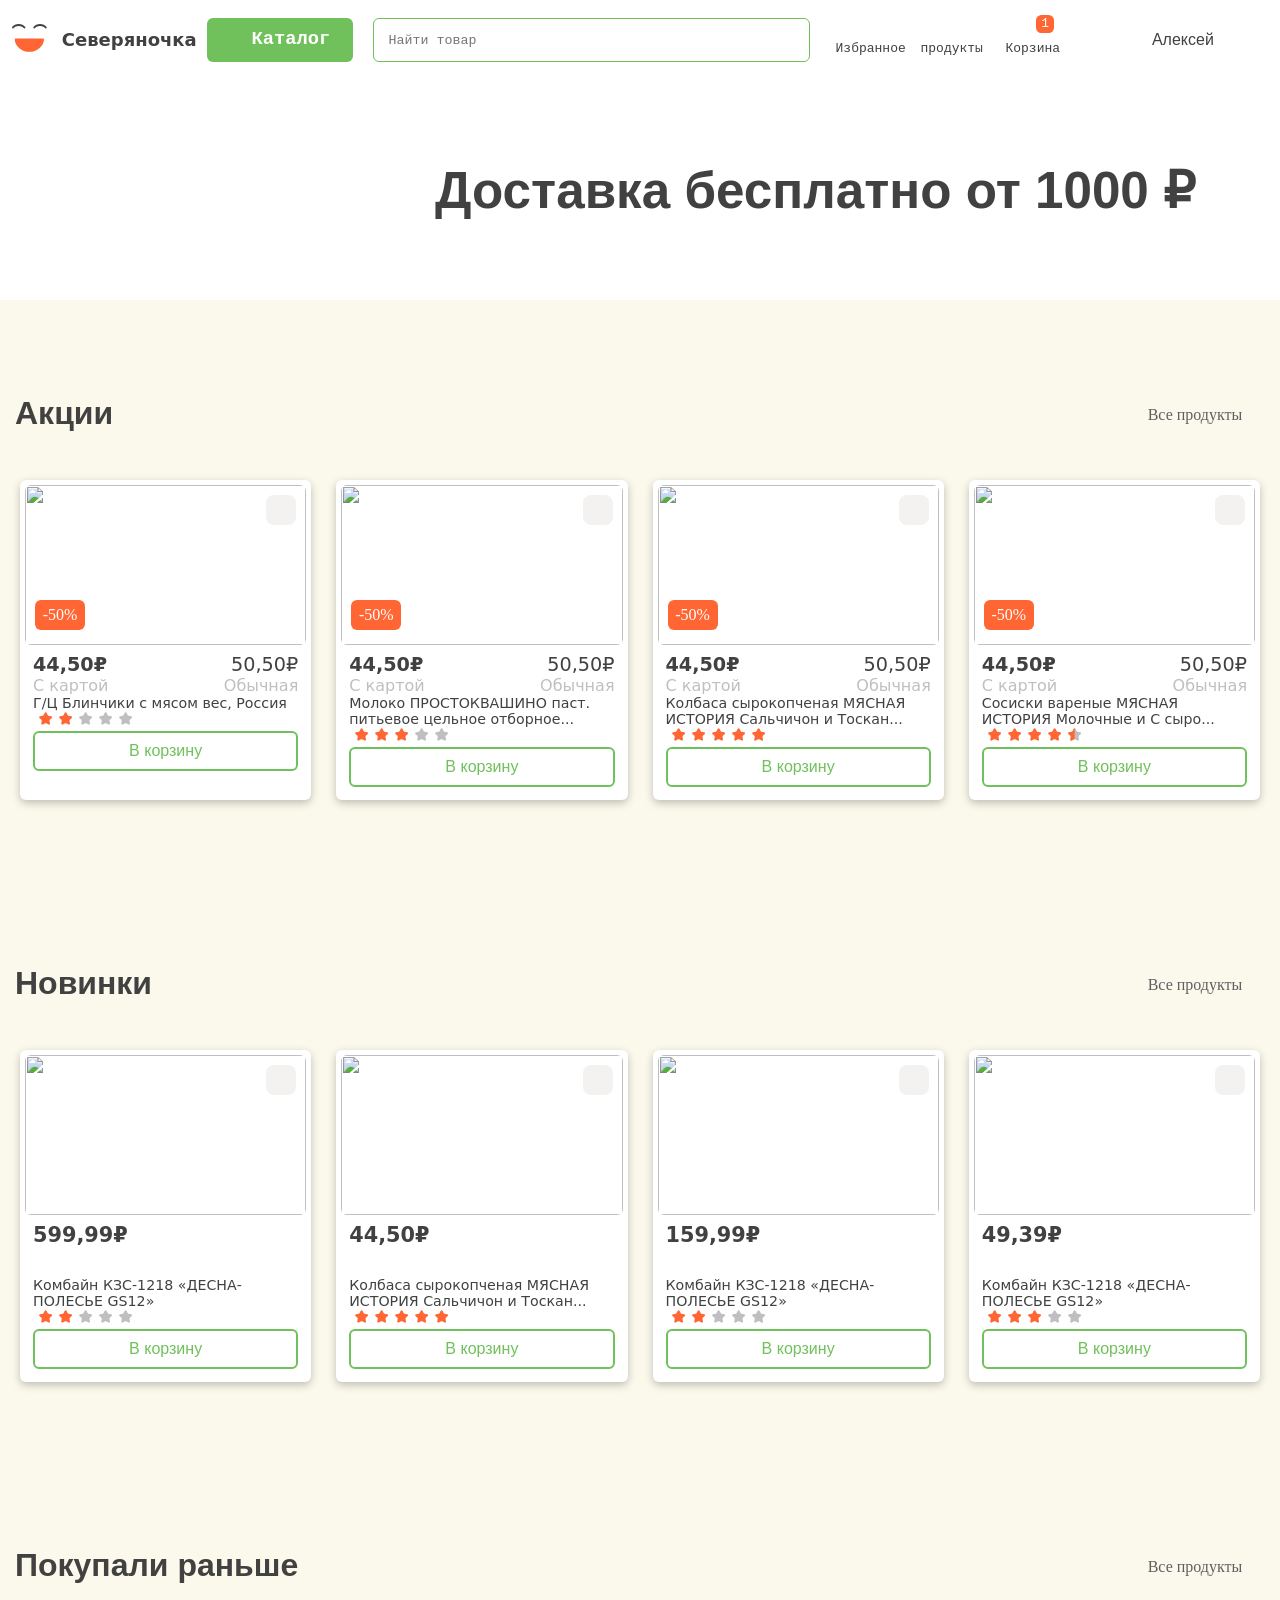
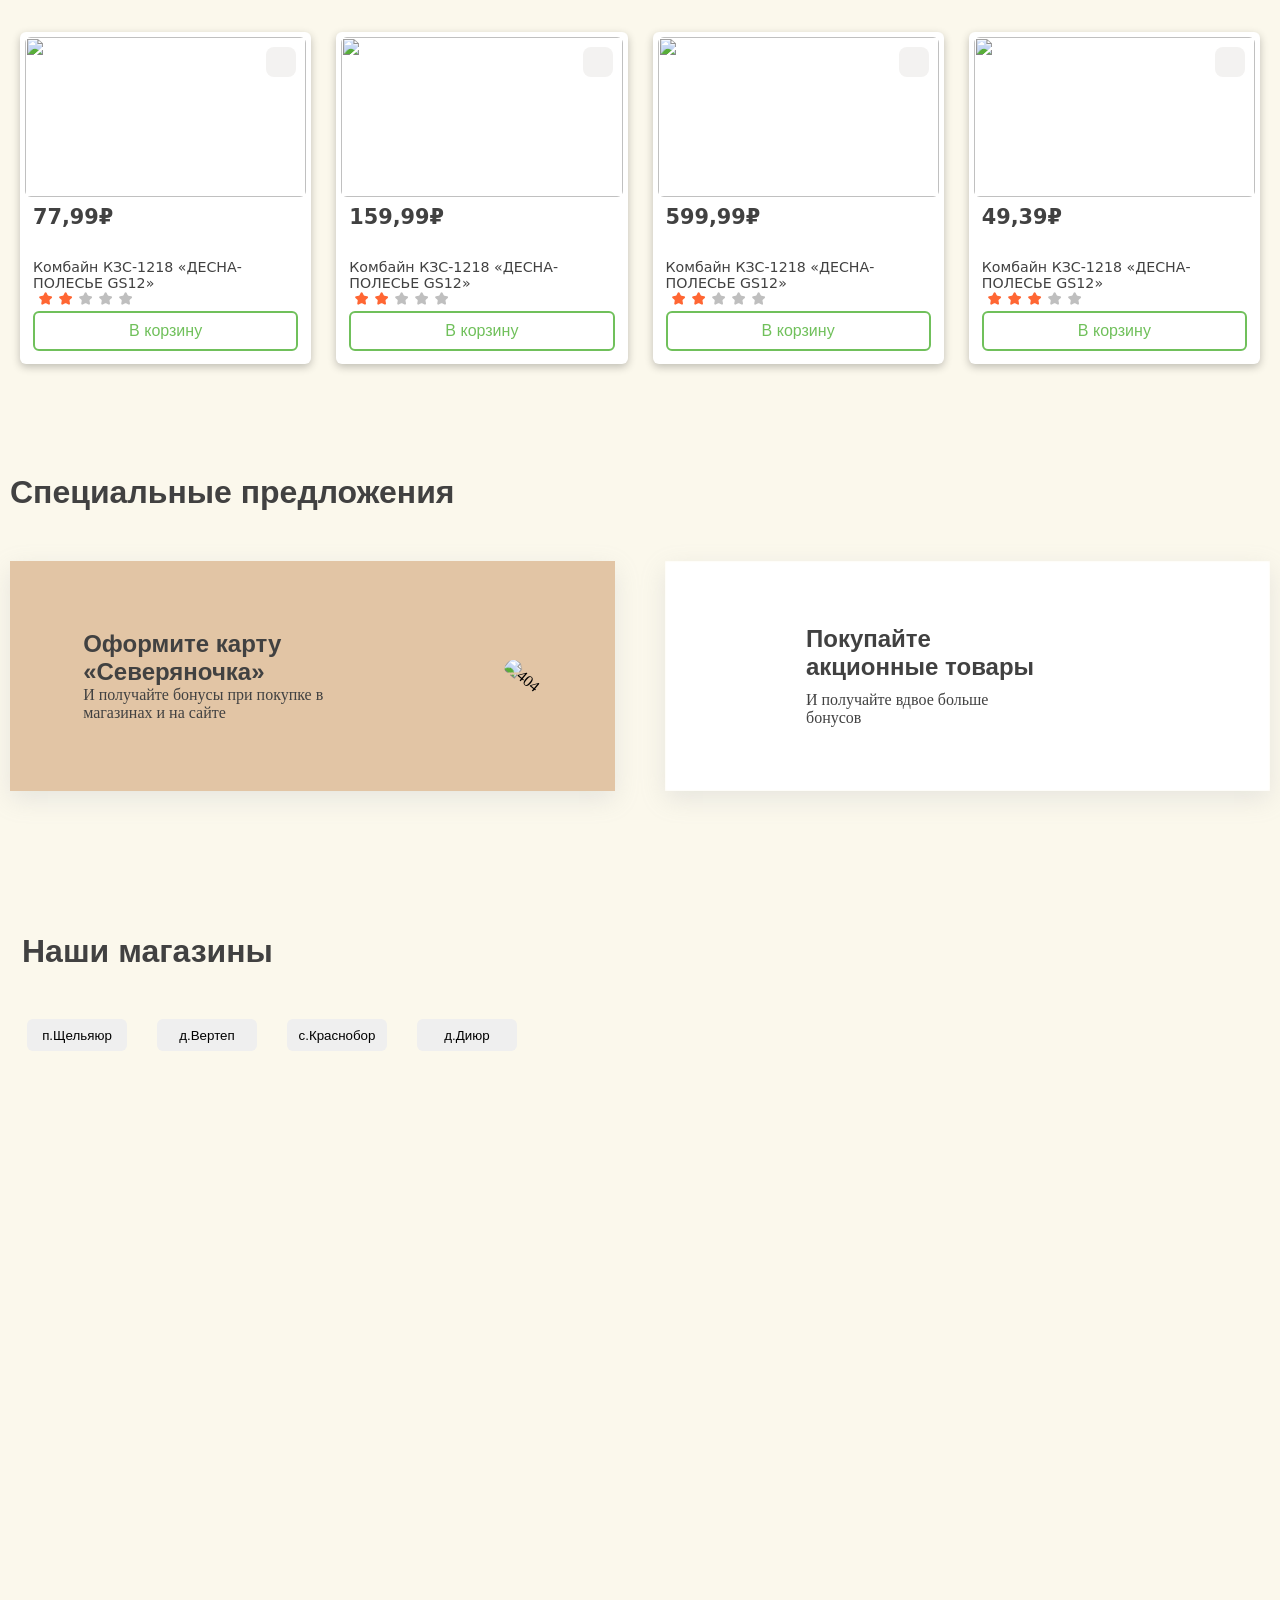
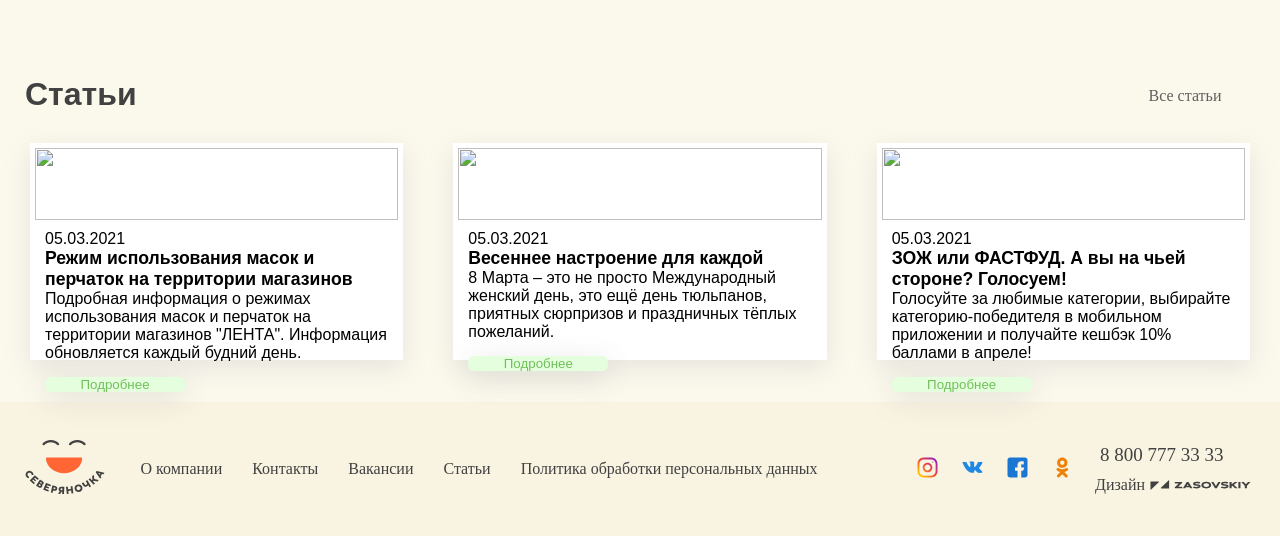
==== commit e051d76d: "e-commerce ui" ====
--- a/index.html
+++ b/index.html
@@ -1,1316 +1,1281 @@
-<!DOCTYPE html>
-<html lang="en">
-  <head>
-    <meta charset="UTF-8" />
-    <meta name="viewport" content="width=device-width, initial-scale=1.0" />
-    <title>Document</title>
-    <link
-      href="https://fonts.googleapis.com/css2?family=Roboto&display=swap"
-      rel="stylesheet"
-    />
-    <link rel="stylesheet" href="./css/footer.css" />
-    <link rel="stylesheet" href="./css/header.css" />
-    <link rel="stylesheet" href="./css/main.css" />
-    <link rel="stylesheet" href="./css/responsive.css" />
-    <link
-      href="https://cdn.boxicons.com/fonts/basic/boxicons.min.css"
-      rel="stylesheet"
-    />
-    <link
-      rel="stylesheet"
-      href="https://fonts.googleapis.com/css2?family=Material+Symbols+Outlined:opsz,wght,FILL,GRAD@20..48,100..700,0..1,-50..200&icon_names=package_2"
-    />
-
-    <script
-      src="https://kit.fontawesome.com/dfead5f7ee.js"
-      crossorigin="anonymous"
-    ></script>
-    <script defer src="./js/add_korzinka.js"></script>
-  </head>
-
-  <body>
-
-    <header>
-
-      <div class="contianer head">
-
-        <div class="logoText_card">
-
-          <div class="img_logo">
-
-            <a href="">
-              <svg
-                class="svg_header"
-                width="40"
-                height="32"
-                viewBox="0 0 40 32"
-                fill="none"
-                xmlns="http://www.w3.org/2000/svg"
-              >
-                <path
-                  d="M35.6689 16.819H4.28623C3.62872 16.819 3.09179 17.3764 3.15209 18.0343C3.84119 25.8488 11.1112 31.9999 19.9776 31.9999C28.844 31.9999 36.1139 25.8517 36.803 18.0343C36.8605 17.3764 36.3264 16.819 35.6689 16.819Z"
-                  fill="#FF6633"
-                />
-                <path
-                  fill-rule="evenodd"
-                  clip-rule="evenodd"
-                  d="M0.225147 3.33137C1.7887 1.27854 4.60645 0 7.711 0C10.8155 0 13.6333 1.27854 15.1969 3.33137C15.5659 3.81589 15.4714 4.50716 14.9858 4.87537C14.5001 5.24357 13.8073 5.14928 13.4383 4.66476C12.3661 3.25707 10.2569 2.20377 7.711 2.20377C5.16509 2.20377 3.05591 3.25707 1.98374 4.66476C1.6147 5.14928 0.921857 5.24357 0.436236 4.87537C-0.0493858 4.50716 -0.143894 3.81589 0.225147 3.33137Z"
-                  fill="#414141"
-                />
-                <path
-                  fill-rule="evenodd"
-                  clip-rule="evenodd"
-                  d="M24.7671 3.33137C26.3307 1.27854 29.1484 0 32.253 0C35.3552 0 38.1721 1.27884 39.7381 3.33045C40.1077 3.81458 40.0139 4.50596 39.5287 4.87467C39.0434 5.24338 38.3505 5.14981 37.981 4.66568C36.9055 3.25676 34.7955 2.20377 32.253 2.20377C29.7071 2.20377 27.5979 3.25707 26.5257 4.66476C26.1567 5.14928 25.4638 5.24357 24.9782 4.87537C24.4926 4.50716 24.3981 3.81589 24.7671 3.33137Z"
-                  fill="#414141"
-                />
-              </svg>
-            </a>
-          </div>
-
-          <div class="text_logo">
-            <a href=""><h2>Северяночка</h2></a>
-          </div>
-        </div>
-
-        <button class="menyu_card">
-          <div class="svg_menyu">
-            <i class="bxr bx-menu-wide"></i>
-          </div>
-
-          <h3>Каталог</h3>
-        </button>
-
-        <div class="search_card">
-          <label for="search" class="qiduruv">
-            <input
-              type="text"
-              title="search"
-              class="input_search"
-              placeholder="Найти товар"
-            />
-
-            <div class="lupa">
-              <a href=""
-                ><i class="bxr bx-search-big" style="font-size: 24px"></i
-              ></a>
-            </div>
-          </label>
-        </div>
-
-        <div class="button_card">
-
-          <a class="card katalog" href="">
-            
-            <i class="bxr bx-menu-wide"></i>
-            <p>Каталог</p>
-
-          </a>
-
-          <a href="" class="card">
-            <i class="bxr bx-heart bx-flip"> </i>
-            <p >Избранное</p>
-          </a>
-
-          <a href="" class="card">
-            <i class="bxr bx-box-alt"></i>
-            <p>продукты</p>
-          </a>
-
-          <a href="./page/korzinka.html" class="card">
-
-            <p class="counter_heder">1</p>
-            <i class="bxr bx-cart" style="font-size: 28px;"></i>
-            <p href="./page/korzinka.html">Корзина</p>
-            
-          </a>
-
-          <a class="card img_header" href="" >
-              <img
-                src="./images/header_img/73a72afa3b3294ff7bb2f45d2d03ac0d0fee5e5f.png"
-                alt=""
-              />
-          </a>
-        </div>
-
-        <div class="Logo_card">
-          <div class="menyu_logo">
-            <a href=""
-              ><img
-                src="./images/header_img/73a72afa3b3294ff7bb2f45d2d03ac0d0fee5e5f.png"
-                alt=""
-            /></a>
-
-            <a href=""><h4>Алексей</h4></a>
-          </div>
-
-          <button class="btn_sign_sat_profil">
-            <i
-              class="bxr bx-chevron-down"
-              style="color: #baa9b0; font-size: 27px"
-            >
-            </i>
-          </button>
-        </div>
-
-      </div>
-
-      <div class="shablon">
-        <img src="./images/header_img/mevalar.png" alt="" />
-        <h1 class="attention">Доставка бесплатно от 1000 ₽</h1>
-      </div>
-
-    </header>
-
-    <main>
-      <div class="contianer ortasi">
-
-        <section class="aksiya_product">
-
-          <div class="head_menyu">
-
-            <h1 class="attention">Акции</h1>
-
-            <a href="">
-              Все продукты
-              <i class="fa-solid fa-chevron-right"></i>
-            </a>
-
-          </div>
-
-          <div class="card_shop">
-
-            <div class="shoping">
-
-              <div class="img_product">
-                
-                <img
-                  src="./images/img_product/shirinlik.png"
-                  class="shirinlik"
-                  alt=""
-                />
-
-                <div class="foiz">-50%</div>
-
-                <div class="arxiv">
-                  <i class="bxr bx-heart"></i>
-                </div>
-
-              </div>
-
-              <div class="info_product">
-
-                <div class="narx">
-                  <p>44,50₽</p>
-                  <p>50,50₽</p>
-                </div>
-
-                <div class="malumot">
-                  <p>С картой</p>
-                  <p>Обычная</p>
-                </div>
-
-                <div class="city">Г/Ц Блинчики с мясом вес, Россия</div>
-
-                <div class="rating">
-                  <svg
-                    width="256"
-                    height="16"
-                    viewBox="0 0 256 16"
-                    fill="none"
-                    xmlns="http://www.w3.org/2000/svg"
-                  >
-                    <path
-                      d="M7.10326 1.81698C7.47008 1.07374 8.52992 1.07374 8.89674 1.81699L10.1185 4.29249C10.2641 4.58763 10.5457 4.7922 10.8714 4.83953L13.6033 5.2365C14.4235 5.35568 14.751 6.36365 14.1575 6.94219L12.1807 8.8691C11.945 9.09884 11.8375 9.42984 11.8931 9.75423L12.3598 12.4751C12.4999 13.292 11.6424 13.9149 10.9088 13.5293L8.46534 12.2446C8.17402 12.0915 7.82598 12.0915 7.53466 12.2446L5.09119 13.5293C4.35756 13.9149 3.50013 13.292 3.64024 12.4751L4.1069 9.75423C4.16254 9.42984 4.05499 9.09884 3.81931 8.8691L1.8425 6.94219C1.24898 6.36365 1.57649 5.35568 2.39671 5.2365L5.12859 4.83953C5.4543 4.7922 5.73587 4.58763 5.88153 4.29249L7.10326 1.81698Z"
-                      fill="#FF6633"
-                    />
-                    <path
-                      d="M27.1033 1.81698C27.4701 1.07374 28.5299 1.07374 28.8967 1.81699L30.1185 4.29249C30.2641 4.58763 30.5457 4.7922 30.8714 4.83953L33.6033 5.2365C34.4235 5.35568 34.751 6.36365 34.1575 6.94219L32.1807 8.8691C31.945 9.09884 31.8375 9.42984 31.8931 9.75423L32.3598 12.4751C32.4999 13.292 31.6424 13.9149 30.9088 13.5293L28.4653 12.2446C28.174 12.0915 27.826 12.0915 27.5347 12.2446L25.0912 13.5293C24.3576 13.9149 23.5001 13.292 23.6402 12.4751L24.1069 9.75423C24.1625 9.42984 24.055 9.09884 23.8193 8.8691L21.8425 6.94219C21.249 6.36365 21.5765 5.35568 22.3967 5.2365L25.1286 4.83953C25.4543 4.7922 25.7359 4.58763 25.8815 4.29249L27.1033 1.81698Z"
-                      fill="#FF6633"
-                    />
-                    <path
-                      d="M47.1033 1.81698C47.4701 1.07374 48.5299 1.07374 48.8967 1.81699L50.1185 4.29249C50.2641 4.58763 50.5457 4.7922 50.8714 4.83953L53.6033 5.2365C54.4235 5.35568 54.751 6.36365 54.1575 6.94219L52.1807 8.8691C51.945 9.09884 51.8375 9.42984 51.8931 9.75423L52.3598 12.4751C52.4999 13.292 51.6424 13.9149 50.9088 13.5293L48.4653 12.2446C48.174 12.0915 47.826 12.0915 47.5347 12.2446L45.0912 13.5293C44.3576 13.9149 43.5001 13.292 43.6402 12.4751L44.1069 9.75423C44.1625 9.42984 44.055 9.09884 43.8193 8.8691L41.8425 6.94219C41.249 6.36365 41.5765 5.35568 42.3967 5.2365L45.1286 4.83953C45.4543 4.7922 45.7359 4.58763 45.8815 4.29249L47.1033 1.81698Z"
-                      fill="#BFBFBF"
-                    />
-                    <path
-                      d="M67.1033 1.81698C67.4701 1.07374 68.5299 1.07374 68.8967 1.81699L70.1185 4.29249C70.2641 4.58763 70.5457 4.7922 70.8714 4.83953L73.6033 5.2365C74.4235 5.35568 74.751 6.36365 74.1575 6.94219L72.1807 8.8691C71.945 9.09884 71.8375 9.42984 71.8931 9.75423L72.3598 12.4751C72.4999 13.292 71.6424 13.9149 70.9088 13.5293L68.4653 12.2446C68.174 12.0915 67.826 12.0915 67.5347 12.2446L65.0912 13.5293C64.3576 13.9149 63.5001 13.292 63.6402 12.4751L64.1069 9.75423C64.1625 9.42984 64.055 9.09884 63.8193 8.8691L61.8425 6.94219C61.249 6.36365 61.5765 5.35568 62.3967 5.2365L65.1286 4.83953C65.4543 4.7922 65.7359 4.58763 65.8815 4.29249L67.1033 1.81698Z"
-                      fill="#BFBFBF"
-                    />
-                    <path
-                      d="M87.1033 1.81698C87.4701 1.07374 88.5299 1.07374 88.8967 1.81699L90.1185 4.29249C90.2641 4.58763 90.5457 4.7922 90.8714 4.83953L93.6033 5.2365C94.4235 5.35568 94.751 6.36365 94.1575 6.94219L92.1807 8.8691C91.945 9.09884 91.8375 9.42984 91.8931 9.75423L92.3598 12.4751C92.4999 13.292 91.6424 13.9149 90.9088 13.5293L88.4653 12.2446C88.174 12.0915 87.826 12.0915 87.5347 12.2446L85.0912 13.5293C84.3576 13.9149 83.5001 13.292 83.6402 12.4751L84.1069 9.75423C84.1625 9.42984 84.055 9.09884 83.8193 8.8691L81.8425 6.94219C81.249 6.36365 81.5765 5.35568 82.3967 5.2365L85.1286 4.83953C85.4543 4.7922 85.7359 4.58763 85.8815 4.29249L87.1033 1.81698Z"
-                      fill="#BFBFBF"
-                    />
-                  </svg>
-                </div>
-
-                <button>В корзину</button>
-
-              </div>
-
-            </div>
-
-            <div class="shoping">
-              <div class="img_product">
-                <img src="./images/img_product/sut.png" class="sut" alt="" />
-
-                <div class="foiz">-50%</div>
-
-                <div class="arxiv">
-                  <i class="bxr bx-heart"></i>
-                </div>
-              </div>
-
-              <div class="info_product">
-                <div class="narx">
-                  <p>44,50₽</p>
-                  <p>50,50₽</p>
-                </div>
-
-                <div class="malumot">
-                  <p>С картой</p>
-                  <p>Обычная</p>
-                </div>
-
-                <div class="city">
-                  Молоко ПРОСТОКВАШИНО паст. питьевое цельное отборное...
-                </div>
-
-                <div class="rating">
-                  <svg
-                    width="256"
-                    height="16"
-                    viewBox="0 0 256 16"
-                    fill="none"
-                    xmlns="http://www.w3.org/2000/svg"
-                  >
-                    <path
-                      d="M7.10326 1.81698C7.47008 1.07374 8.52992 1.07374 8.89674 1.81699L10.1185 4.29249C10.2641 4.58763 10.5457 4.7922 10.8714 4.83953L13.6033 5.2365C14.4235 5.35568 14.751 6.36365 14.1575 6.94219L12.1807 8.8691C11.945 9.09884 11.8375 9.42984 11.8931 9.75423L12.3598 12.4751C12.4999 13.292 11.6424 13.9149 10.9088 13.5293L8.46534 12.2446C8.17402 12.0915 7.82598 12.0915 7.53466 12.2446L5.09119 13.5293C4.35756 13.9149 3.50013 13.292 3.64024 12.4751L4.1069 9.75423C4.16254 9.42984 4.05499 9.09884 3.81931 8.8691L1.8425 6.94219C1.24898 6.36365 1.57649 5.35568 2.39671 5.2365L5.12859 4.83953C5.4543 4.7922 5.73587 4.58763 5.88153 4.29249L7.10326 1.81698Z"
-                      fill="#FF6633"
-                    />
-                    <path
-                      d="M27.1033 1.81698C27.4701 1.07374 28.5299 1.07374 28.8967 1.81699L30.1185 4.29249C30.2641 4.58763 30.5457 4.7922 30.8714 4.83953L33.6033 5.2365C34.4235 5.35568 34.751 6.36365 34.1575 6.94219L32.1807 8.8691C31.945 9.09884 31.8375 9.42984 31.8931 9.75423L32.3598 12.4751C32.4999 13.292 31.6424 13.9149 30.9088 13.5293L28.4653 12.2446C28.174 12.0915 27.826 12.0915 27.5347 12.2446L25.0912 13.5293C24.3576 13.9149 23.5001 13.292 23.6402 12.4751L24.1069 9.75423C24.1625 9.42984 24.055 9.09884 23.8193 8.8691L21.8425 6.94219C21.249 6.36365 21.5765 5.35568 22.3967 5.2365L25.1286 4.83953C25.4543 4.7922 25.7359 4.58763 25.8815 4.29249L27.1033 1.81698Z"
-                      fill="#FF6633"
-                    />
-                    <path
-                      d="M47.1033 1.81698C47.4701 1.07374 48.5299 1.07374 48.8967 1.81699L50.1185 4.29249C50.2641 4.58763 50.5457 4.7922 50.8714 4.83953L53.6033 5.2365C54.4235 5.35568 54.751 6.36365 54.1575 6.94219L52.1807 8.8691C51.945 9.09884 51.8375 9.42984 51.8931 9.75423L52.3598 12.4751C52.4999 13.292 51.6424 13.9149 50.9088 13.5293L48.4653 12.2446C48.174 12.0915 47.826 12.0915 47.5347 12.2446L45.0912 13.5293C44.3576 13.9149 43.5001 13.292 43.6402 12.4751L44.1069 9.75423C44.1625 9.42984 44.055 9.09884 43.8193 8.8691L41.8425 6.94219C41.249 6.36365 41.5765 5.35568 42.3967 5.2365L45.1286 4.83953C45.4543 4.7922 45.7359 4.58763 45.8815 4.29249L47.1033 1.81698Z"
-                      fill="#FF6633"
-                    />
-                    <path
-                      d="M67.1033 1.81698C67.4701 1.07374 68.5299 1.07374 68.8967 1.81699L70.1185 4.29249C70.2641 4.58763 70.5457 4.7922 70.8714 4.83953L73.6033 5.2365C74.4235 5.35568 74.751 6.36365 74.1575 6.94219L72.1807 8.8691C71.945 9.09884 71.8375 9.42984 71.8931 9.75423L72.3598 12.4751C72.4999 13.292 71.6424 13.9149 70.9088 13.5293L68.4653 12.2446C68.174 12.0915 67.826 12.0915 67.5347 12.2446L65.0912 13.5293C64.3576 13.9149 63.5001 13.292 63.6402 12.4751L64.1069 9.75423C64.1625 9.42984 64.055 9.09884 63.8193 8.8691L61.8425 6.94219C61.249 6.36365 61.5765 5.35568 62.3967 5.2365L65.1286 4.83953C65.4543 4.7922 65.7359 4.58763 65.8815 4.29249L67.1033 1.81698Z"
-                      fill="#BFBFBF"
-                    />
-                    <path
-                      d="M87.1033 1.81698C87.4701 1.07374 88.5299 1.07374 88.8967 1.81699L90.1185 4.29249C90.2641 4.58763 90.5457 4.7922 90.8714 4.83953L93.6033 5.2365C94.4235 5.35568 94.751 6.36365 94.1575 6.94219L92.1807 8.8691C91.945 9.09884 91.8375 9.42984 91.8931 9.75423L92.3598 12.4751C92.4999 13.292 91.6424 13.9149 90.9088 13.5293L88.4653 12.2446C88.174 12.0915 87.826 12.0915 87.5347 12.2446L85.0912 13.5293C84.3576 13.9149 83.5001 13.292 83.6402 12.4751L84.1069 9.75423C84.1625 9.42984 84.055 9.09884 83.8193 8.8691L81.8425 6.94219C81.249 6.36365 81.5765 5.35568 82.3967 5.2365L85.1286 4.83953C85.4543 4.7922 85.7359 4.58763 85.8815 4.29249L87.1033 1.81698Z"
-                      fill="#BFBFBF"
-                    />
-                  </svg>
-                </div>
-
-                <button>В корзину</button>
-              </div>
-            </div>
-
-            <div class="shoping">
-              <div class="img_product">
-                <img
-                  src="./images/img_product/qadoqliKolbosa.png"
-                  class="qadoqlilar"
-                  alt=""
-                />
-
-                <div class="foiz">-50%</div>
-
-                <div class="arxiv">
-                  <i class="bxr bx-heart"></i>
-                </div>
-              </div>
-
-              <div class="info_product">
-                <div class="narx">
-                  <p>44,50₽</p>
-                  <p>50,50₽</p>
-                </div>
-
-                <div class="malumot">
-                  <p>С картой</p>
-                  <p>Обычная</p>
-                </div>
-
-                <div class="city">
-                  Колбаса сырокопченая МЯСНАЯ ИСТОРИЯ Сальчичон и Тоскан...
-                </div>
-
-                <div class="rating">
-                  <svg
-                    width="256"
-                    height="16"
-                    viewBox="0 0 256 16"
-                    fill="none"
-                    xmlns="http://www.w3.org/2000/svg"
-                  >
-                    <path
-                      d="M7.10326 1.81698C7.47008 1.07374 8.52992 1.07374 8.89674 1.81699L10.1185 4.29249C10.2641 4.58763 10.5457 4.7922 10.8714 4.83953L13.6033 5.2365C14.4235 5.35568 14.751 6.36365 14.1575 6.94219L12.1807 8.8691C11.945 9.09884 11.8375 9.42984 11.8931 9.75423L12.3598 12.4751C12.4999 13.292 11.6424 13.9149 10.9088 13.5293L8.46534 12.2446C8.17402 12.0915 7.82598 12.0915 7.53466 12.2446L5.09119 13.5293C4.35756 13.9149 3.50013 13.292 3.64024 12.4751L4.1069 9.75423C4.16254 9.42984 4.05499 9.09884 3.81931 8.8691L1.8425 6.94219C1.24898 6.36365 1.57649 5.35568 2.39671 5.2365L5.12859 4.83953C5.4543 4.7922 5.73587 4.58763 5.88153 4.29249L7.10326 1.81698Z"
-                      fill="#FF6633"
-                    />
-                    <path
-                      d="M27.1033 1.81698C27.4701 1.07374 28.5299 1.07374 28.8967 1.81699L30.1185 4.29249C30.2641 4.58763 30.5457 4.7922 30.8714 4.83953L33.6033 5.2365C34.4235 5.35568 34.751 6.36365 34.1575 6.94219L32.1807 8.8691C31.945 9.09884 31.8375 9.42984 31.8931 9.75423L32.3598 12.4751C32.4999 13.292 31.6424 13.9149 30.9088 13.5293L28.4653 12.2446C28.174 12.0915 27.826 12.0915 27.5347 12.2446L25.0912 13.5293C24.3576 13.9149 23.5001 13.292 23.6402 12.4751L24.1069 9.75423C24.1625 9.42984 24.055 9.09884 23.8193 8.8691L21.8425 6.94219C21.249 6.36365 21.5765 5.35568 22.3967 5.2365L25.1286 4.83953C25.4543 4.7922 25.7359 4.58763 25.8815 4.29249L27.1033 1.81698Z"
-                      fill="#FF6633"
-                    />
-                    <path
-                      d="M47.1033 1.81698C47.4701 1.07374 48.5299 1.07374 48.8967 1.81699L50.1185 4.29249C50.2641 4.58763 50.5457 4.7922 50.8714 4.83953L53.6033 5.2365C54.4235 5.35568 54.751 6.36365 54.1575 6.94219L52.1807 8.8691C51.945 9.09884 51.8375 9.42984 51.8931 9.75423L52.3598 12.4751C52.4999 13.292 51.6424 13.9149 50.9088 13.5293L48.4653 12.2446C48.174 12.0915 47.826 12.0915 47.5347 12.2446L45.0912 13.5293C44.3576 13.9149 43.5001 13.292 43.6402 12.4751L44.1069 9.75423C44.1625 9.42984 44.055 9.09884 43.8193 8.8691L41.8425 6.94219C41.249 6.36365 41.5765 5.35568 42.3967 5.2365L45.1286 4.83953C45.4543 4.7922 45.7359 4.58763 45.8815 4.29249L47.1033 1.81698Z"
-                      fill="#FF6633"
-                    />
-                    <path
-                      d="M67.1033 1.81698C67.4701 1.07374 68.5299 1.07374 68.8967 1.81699L70.1185 4.29249C70.2641 4.58763 70.5457 4.7922 70.8714 4.83953L73.6033 5.2365C74.4235 5.35568 74.751 6.36365 74.1575 6.94219L72.1807 8.8691C71.945 9.09884 71.8375 9.42984 71.8931 9.75423L72.3598 12.4751C72.4999 13.292 71.6424 13.9149 70.9088 13.5293L68.4653 12.2446C68.174 12.0915 67.826 12.0915 67.5347 12.2446L65.0912 13.5293C64.3576 13.9149 63.5001 13.292 63.6402 12.4751L64.1069 9.75423C64.1625 9.42984 64.055 9.09884 63.8193 8.8691L61.8425 6.94219C61.249 6.36365 61.5765 5.35568 62.3967 5.2365L65.1286 4.83953C65.4543 4.7922 65.7359 4.58763 65.8815 4.29249L67.1033 1.81698Z"
-                      fill="#FF6633"
-                    />
-                    <path
-                      d="M87.1033 1.81698C87.4701 1.07374 88.5299 1.07374 88.8967 1.81699L90.1185 4.29249C90.2641 4.58763 90.5457 4.7922 90.8714 4.83953L93.6033 5.2365C94.4235 5.35568 94.751 6.36365 94.1575 6.94219L92.1807 8.8691C91.945 9.09884 91.8375 9.42984 91.8931 9.75423L92.3598 12.4751C92.4999 13.292 91.6424 13.9149 90.9088 13.5293L88.4653 12.2446C88.174 12.0915 87.826 12.0915 87.5347 12.2446L85.0912 13.5293C84.3576 13.9149 83.5001 13.292 83.6402 12.4751L84.1069 9.75423C84.1625 9.42984 84.055 9.09884 83.8193 8.8691L81.8425 6.94219C81.249 6.36365 81.5765 5.35568 82.3967 5.2365L85.1286 4.83953C85.4543 4.7922 85.7359 4.58763 85.8815 4.29249L87.1033 1.81698Z"
-                      fill="#FF6633"
-                    />
-                  </svg>
-                </div>
-
-                <button class="btn">В корзину</button>
-              </div>
-            </div>
-
-            <div class="shoping last">
-              <div class="img_product">
-                <img
-                  src="./images/img_product/qadoqliSosiska.png"
-                  class="qadoqlilar"
-                  alt=""
-                />
-
-                <div class="foiz">-50%</div>
-
-                <div class="arxiv">
-                  <i class="bxr bx-heart"></i>
-                </div>
-              </div>
-
-              <div class="info_product">
-                <div class="narx">
-                  <p>44,50₽</p>
-                  <p>50,50₽</p>
-                </div>
-
-                <div class="malumot">
-                  <p>С картой</p>
-                  <p>Обычная</p>
-                </div>
-
-                <div class="city">
-                  Сосиски вареные МЯСНАЯ ИСТОРИЯ Молочные и С сыро...
-                </div>
-
-                <div class="rating">
-                  <svg
-                    width="256"
-                    height="16"
-                    viewBox="0 0 256 16"
-                    fill="none"
-                    xmlns="http://www.w3.org/2000/svg"
-                  >
-                    <path
-                      d="M7.10326 1.81698C7.47008 1.07374 8.52992 1.07374 8.89674 1.81699L10.1185 4.29249C10.2641 4.58763 10.5457 4.7922 10.8714 4.83953L13.6033 5.2365C14.4235 5.35568 14.751 6.36365 14.1575 6.94219L12.1807 8.8691C11.945 9.09884 11.8375 9.42984 11.8931 9.75423L12.3598 12.4751C12.4999 13.292 11.6424 13.9149 10.9088 13.5293L8.46534 12.2446C8.17402 12.0915 7.82598 12.0915 7.53466 12.2446L5.09119 13.5293C4.35756 13.9149 3.50013 13.292 3.64024 12.4751L4.1069 9.75423C4.16254 9.42984 4.05499 9.09884 3.81931 8.8691L1.8425 6.94219C1.24898 6.36365 1.57649 5.35568 2.39671 5.2365L5.12859 4.83953C5.4543 4.7922 5.73587 4.58763 5.88153 4.29249L7.10326 1.81698Z"
-                      fill="#FF6633"
-                    />
-                    <path
-                      d="M27.1033 1.81698C27.4701 1.07374 28.5299 1.07374 28.8967 1.81699L30.1185 4.29249C30.2641 4.58763 30.5457 4.7922 30.8714 4.83953L33.6033 5.2365C34.4235 5.35568 34.751 6.36365 34.1575 6.94219L32.1807 8.8691C31.945 9.09884 31.8375 9.42984 31.8931 9.75423L32.3598 12.4751C32.4999 13.292 31.6424 13.9149 30.9088 13.5293L28.4653 12.2446C28.174 12.0915 27.826 12.0915 27.5347 12.2446L25.0912 13.5293C24.3576 13.9149 23.5001 13.292 23.6402 12.4751L24.1069 9.75423C24.1625 9.42984 24.055 9.09884 23.8193 8.8691L21.8425 6.94219C21.249 6.36365 21.5765 5.35568 22.3967 5.2365L25.1286 4.83953C25.4543 4.7922 25.7359 4.58763 25.8815 4.29249L27.1033 1.81698Z"
-                      fill="#FF6633"
-                    />
-                    <path
-                      d="M47.1033 1.81698C47.4701 1.07374 48.5299 1.07374 48.8967 1.81699L50.1185 4.29249C50.2641 4.58763 50.5457 4.7922 50.8714 4.83953L53.6033 5.2365C54.4235 5.35568 54.751 6.36365 54.1575 6.94219L52.1807 8.8691C51.945 9.09884 51.8375 9.42984 51.8931 9.75423L52.3598 12.4751C52.4999 13.292 51.6424 13.9149 50.9088 13.5293L48.4653 12.2446C48.174 12.0915 47.826 12.0915 47.5347 12.2446L45.0912 13.5293C44.3576 13.9149 43.5001 13.292 43.6402 12.4751L44.1069 9.75423C44.1625 9.42984 44.055 9.09884 43.8193 8.8691L41.8425 6.94219C41.249 6.36365 41.5765 5.35568 42.3967 5.2365L45.1286 4.83953C45.4543 4.7922 45.7359 4.58763 45.8815 4.29249L47.1033 1.81698Z"
-                      fill="#FF6633"
-                    />
-                    <path
-                      d="M67.1033 1.81698C67.4701 1.07374 68.5299 1.07374 68.8967 1.81699L70.1185 4.29249C70.2641 4.58763 70.5457 4.7922 70.8714 4.83953L73.6033 5.2365C74.4235 5.35568 74.751 6.36365 74.1575 6.94219L72.1807 8.8691C71.945 9.09884 71.8375 9.42984 71.8931 9.75423L72.3598 12.4751C72.4999 13.292 71.6424 13.9149 70.9088 13.5293L68.4653 12.2446C68.174 12.0915 67.826 12.0915 67.5347 12.2446L65.0912 13.5293C64.3576 13.9149 63.5001 13.292 63.6402 12.4751L64.1069 9.75423C64.1625 9.42984 64.055 9.09884 63.8193 8.8691L61.8425 6.94219C61.249 6.36365 61.5765 5.35568 62.3967 5.2365L65.1286 4.83953C65.4543 4.7922 65.7359 4.58763 65.8815 4.29249L67.1033 1.81698Z"
-                      fill="#FF6633"
-                    />
-                    <path
-                      d="M87.1033 1.81698C87.4701 1.07374 88.5299 1.07374 88.8967 1.81699L90.1185 4.29249C90.2641 4.58763 90.5457 4.7922 90.8714 4.83953L93.6033 5.2365C94.4235 5.35568 94.751 6.36365 94.1575 6.94219L92.1807 8.8691C91.945 9.09884 91.8375 9.42984 91.8931 9.75423L92.3598 12.4751C92.4999 13.292 91.6424 13.9149 90.9088 13.5293L88.4653 12.2446C88.174 12.0915 87.826 12.0915 87.5347 12.2446L85.0912 13.5293C84.3576 13.9149 83.5001 13.292 83.6402 12.4751L84.1069 9.75423C84.1625 9.42984 84.055 9.09884 83.8193 8.8691L81.8425 6.94219C81.249 6.36365 81.5765 5.35568 82.3967 5.2365L85.1286 4.83953C85.4543 4.7922 85.7359 4.58763 85.8815 4.29249L87.1033 1.81698Z"
-                      fill="#BFBFBF"
-                    />
-                    <path
-                      d="M87.9996 1.25955V12.1298C87.8398 12.1298 87.68 12.1681 87.5343 12.2446L85.0908 13.5293C84.3572 13.9149 83.4998 13.292 83.6399 12.4751L84.1065 9.75423C84.1622 9.42984 84.0546 9.09884 83.819 8.8691L81.8421 6.94219C81.2486 6.36365 81.5761 5.35568 82.3964 5.2365L85.1282 4.83953C85.4539 4.7922 85.7355 4.58763 85.8812 4.29249L87.1029 1.81699C87.2863 1.44536 87.643 1.25955 87.9996 1.25955Z"
-                      fill="#FF6633"
-                    />
-                  </svg>
-                </div>
-
-                <button>В корзину</button>
-              </div>
-            </div>
-
-          </div>
-
-        </section>
-
-        <section class="new_product">
-
-          <div class="head_menyu menyu_2">
-
-            <h1 class="attention">Новинки</h1>
-            <a href="./page/product.html">
-              Все продукты
-              <i class="fa-solid fa-chevron-right"></i>
-            </a>
-
-          </div>
-
-          <div class="card_shop">
-
-            <div class="shoping">
-
-              <div class="img_product">
-                <img
-                  src="./images/img_product/kolbasa.png"
-                  class="shirinlik kolbasa_2"
-                  alt=""
-                />
-                <div class="arxiv">
-                  <i class="bxr bx-heart"></i>
-                </div>
-              </div>
-
-              <div class="info_product">
-                <div class="narx narx-2">
-                  <p>599,99₽</p>
-                </div>
-
-                <div class="city">Комбайн КЗС-1218 «ДЕСНА-ПОЛЕСЬЕ GS12»</div>
-
-                <div class="rating">
-                  <svg
-                    width="256"
-                    height="16"
-                    viewBox="0 0 256 16"
-                    fill="none"
-                    xmlns="http://www.w3.org/2000/svg"
-                  >
-                    <path
-                      d="M7.10326 1.81698C7.47008 1.07374 8.52992 1.07374 8.89674 1.81699L10.1185 4.29249C10.2641 4.58763 10.5457 4.7922 10.8714 4.83953L13.6033 5.2365C14.4235 5.35568 14.751 6.36365 14.1575 6.94219L12.1807 8.8691C11.945 9.09884 11.8375 9.42984 11.8931 9.75423L12.3598 12.4751C12.4999 13.292 11.6424 13.9149 10.9088 13.5293L8.46534 12.2446C8.17402 12.0915 7.82598 12.0915 7.53466 12.2446L5.09119 13.5293C4.35756 13.9149 3.50013 13.292 3.64024 12.4751L4.1069 9.75423C4.16254 9.42984 4.05499 9.09884 3.81931 8.8691L1.8425 6.94219C1.24898 6.36365 1.57649 5.35568 2.39671 5.2365L5.12859 4.83953C5.4543 4.7922 5.73587 4.58763 5.88153 4.29249L7.10326 1.81698Z"
-                      fill="#FF6633"
-                    />
-                    <path
-                      d="M27.1033 1.81698C27.4701 1.07374 28.5299 1.07374 28.8967 1.81699L30.1185 4.29249C30.2641 4.58763 30.5457 4.7922 30.8714 4.83953L33.6033 5.2365C34.4235 5.35568 34.751 6.36365 34.1575 6.94219L32.1807 8.8691C31.945 9.09884 31.8375 9.42984 31.8931 9.75423L32.3598 12.4751C32.4999 13.292 31.6424 13.9149 30.9088 13.5293L28.4653 12.2446C28.174 12.0915 27.826 12.0915 27.5347 12.2446L25.0912 13.5293C24.3576 13.9149 23.5001 13.292 23.6402 12.4751L24.1069 9.75423C24.1625 9.42984 24.055 9.09884 23.8193 8.8691L21.8425 6.94219C21.249 6.36365 21.5765 5.35568 22.3967 5.2365L25.1286 4.83953C25.4543 4.7922 25.7359 4.58763 25.8815 4.29249L27.1033 1.81698Z"
-                      fill="#FF6633"
-                    />
-                    <path
-                      d="M47.1033 1.81698C47.4701 1.07374 48.5299 1.07374 48.8967 1.81699L50.1185 4.29249C50.2641 4.58763 50.5457 4.7922 50.8714 4.83953L53.6033 5.2365C54.4235 5.35568 54.751 6.36365 54.1575 6.94219L52.1807 8.8691C51.945 9.09884 51.8375 9.42984 51.8931 9.75423L52.3598 12.4751C52.4999 13.292 51.6424 13.9149 50.9088 13.5293L48.4653 12.2446C48.174 12.0915 47.826 12.0915 47.5347 12.2446L45.0912 13.5293C44.3576 13.9149 43.5001 13.292 43.6402 12.4751L44.1069 9.75423C44.1625 9.42984 44.055 9.09884 43.8193 8.8691L41.8425 6.94219C41.249 6.36365 41.5765 5.35568 42.3967 5.2365L45.1286 4.83953C45.4543 4.7922 45.7359 4.58763 45.8815 4.29249L47.1033 1.81698Z"
-                      fill="#BFBFBF"
-                    />
-                    <path
-                      d="M67.1033 1.81698C67.4701 1.07374 68.5299 1.07374 68.8967 1.81699L70.1185 4.29249C70.2641 4.58763 70.5457 4.7922 70.8714 4.83953L73.6033 5.2365C74.4235 5.35568 74.751 6.36365 74.1575 6.94219L72.1807 8.8691C71.945 9.09884 71.8375 9.42984 71.8931 9.75423L72.3598 12.4751C72.4999 13.292 71.6424 13.9149 70.9088 13.5293L68.4653 12.2446C68.174 12.0915 67.826 12.0915 67.5347 12.2446L65.0912 13.5293C64.3576 13.9149 63.5001 13.292 63.6402 12.4751L64.1069 9.75423C64.1625 9.42984 64.055 9.09884 63.8193 8.8691L61.8425 6.94219C61.249 6.36365 61.5765 5.35568 62.3967 5.2365L65.1286 4.83953C65.4543 4.7922 65.7359 4.58763 65.8815 4.29249L67.1033 1.81698Z"
-                      fill="#BFBFBF"
-                    />
-                    <path
-                      d="M87.1033 1.81698C87.4701 1.07374 88.5299 1.07374 88.8967 1.81699L90.1185 4.29249C90.2641 4.58763 90.5457 4.7922 90.8714 4.83953L93.6033 5.2365C94.4235 5.35568 94.751 6.36365 94.1575 6.94219L92.1807 8.8691C91.945 9.09884 91.8375 9.42984 91.8931 9.75423L92.3598 12.4751C92.4999 13.292 91.6424 13.9149 90.9088 13.5293L88.4653 12.2446C88.174 12.0915 87.826 12.0915 87.5347 12.2446L85.0912 13.5293C84.3576 13.9149 83.5001 13.292 83.6402 12.4751L84.1069 9.75423C84.1625 9.42984 84.055 9.09884 83.8193 8.8691L81.8425 6.94219C81.249 6.36365 81.5765 5.35568 82.3967 5.2365L85.1286 4.83953C85.4543 4.7922 85.7359 4.58763 85.8815 4.29249L87.1033 1.81698Z"
-                      fill="#BFBFBF"
-                    />
-                  </svg>
-                </div>
-
-                <button>В корзину</button>
-              </div>
-
-            </div>
-
-            <div class="shoping">
-
-              <div class="img_product">
-                <img
-                  src="./images/img_product/qadoqliKolbosa.png"
-                  class="qadoqlilar"
-                  alt=""
-                />
-
-                <div class="arxiv">
-                  <i class="bxr bx-heart"></i>
-                </div>
-              </div>
-
-              <div class="info_product">
-                <div class="narx narx-2">
-                  <p>44,50₽</p>
-                </div>
-
-                <div class="city">
-                  Колбаса сырокопченая МЯСНАЯ ИСТОРИЯ Сальчичон и Тоскан...
-                </div>
-
-                <div class="rating">
-                  <svg
-                    width="256"
-                    height="16"
-                    viewBox="0 0 256 16"
-                    fill="none"
-                    xmlns="http://www.w3.org/2000/svg"
-                  >
-                    <path
-                      d="M7.10326 1.81698C7.47008 1.07374 8.52992 1.07374 8.89674 1.81699L10.1185 4.29249C10.2641 4.58763 10.5457 4.7922 10.8714 4.83953L13.6033 5.2365C14.4235 5.35568 14.751 6.36365 14.1575 6.94219L12.1807 8.8691C11.945 9.09884 11.8375 9.42984 11.8931 9.75423L12.3598 12.4751C12.4999 13.292 11.6424 13.9149 10.9088 13.5293L8.46534 12.2446C8.17402 12.0915 7.82598 12.0915 7.53466 12.2446L5.09119 13.5293C4.35756 13.9149 3.50013 13.292 3.64024 12.4751L4.1069 9.75423C4.16254 9.42984 4.05499 9.09884 3.81931 8.8691L1.8425 6.94219C1.24898 6.36365 1.57649 5.35568 2.39671 5.2365L5.12859 4.83953C5.4543 4.7922 5.73587 4.58763 5.88153 4.29249L7.10326 1.81698Z"
-                      fill="#FF6633"
-                    />
-                    <path
-                      d="M27.1033 1.81698C27.4701 1.07374 28.5299 1.07374 28.8967 1.81699L30.1185 4.29249C30.2641 4.58763 30.5457 4.7922 30.8714 4.83953L33.6033 5.2365C34.4235 5.35568 34.751 6.36365 34.1575 6.94219L32.1807 8.8691C31.945 9.09884 31.8375 9.42984 31.8931 9.75423L32.3598 12.4751C32.4999 13.292 31.6424 13.9149 30.9088 13.5293L28.4653 12.2446C28.174 12.0915 27.826 12.0915 27.5347 12.2446L25.0912 13.5293C24.3576 13.9149 23.5001 13.292 23.6402 12.4751L24.1069 9.75423C24.1625 9.42984 24.055 9.09884 23.8193 8.8691L21.8425 6.94219C21.249 6.36365 21.5765 5.35568 22.3967 5.2365L25.1286 4.83953C25.4543 4.7922 25.7359 4.58763 25.8815 4.29249L27.1033 1.81698Z"
-                      fill="#FF6633"
-                    />
-                    <path
-                      d="M47.1033 1.81698C47.4701 1.07374 48.5299 1.07374 48.8967 1.81699L50.1185 4.29249C50.2641 4.58763 50.5457 4.7922 50.8714 4.83953L53.6033 5.2365C54.4235 5.35568 54.751 6.36365 54.1575 6.94219L52.1807 8.8691C51.945 9.09884 51.8375 9.42984 51.8931 9.75423L52.3598 12.4751C52.4999 13.292 51.6424 13.9149 50.9088 13.5293L48.4653 12.2446C48.174 12.0915 47.826 12.0915 47.5347 12.2446L45.0912 13.5293C44.3576 13.9149 43.5001 13.292 43.6402 12.4751L44.1069 9.75423C44.1625 9.42984 44.055 9.09884 43.8193 8.8691L41.8425 6.94219C41.249 6.36365 41.5765 5.35568 42.3967 5.2365L45.1286 4.83953C45.4543 4.7922 45.7359 4.58763 45.8815 4.29249L47.1033 1.81698Z"
-                      fill="#FF6633"
-                    />
-                    <path
-                      d="M67.1033 1.81698C67.4701 1.07374 68.5299 1.07374 68.8967 1.81699L70.1185 4.29249C70.2641 4.58763 70.5457 4.7922 70.8714 4.83953L73.6033 5.2365C74.4235 5.35568 74.751 6.36365 74.1575 6.94219L72.1807 8.8691C71.945 9.09884 71.8375 9.42984 71.8931 9.75423L72.3598 12.4751C72.4999 13.292 71.6424 13.9149 70.9088 13.5293L68.4653 12.2446C68.174 12.0915 67.826 12.0915 67.5347 12.2446L65.0912 13.5293C64.3576 13.9149 63.5001 13.292 63.6402 12.4751L64.1069 9.75423C64.1625 9.42984 64.055 9.09884 63.8193 8.8691L61.8425 6.94219C61.249 6.36365 61.5765 5.35568 62.3967 5.2365L65.1286 4.83953C65.4543 4.7922 65.7359 4.58763 65.8815 4.29249L67.1033 1.81698Z"
-                      fill="#FF6633"
-                    />
-                    <path
-                      d="M87.1033 1.81698C87.4701 1.07374 88.5299 1.07374 88.8967 1.81699L90.1185 4.29249C90.2641 4.58763 90.5457 4.7922 90.8714 4.83953L93.6033 5.2365C94.4235 5.35568 94.751 6.36365 94.1575 6.94219L92.1807 8.8691C91.945 9.09884 91.8375 9.42984 91.8931 9.75423L92.3598 12.4751C92.4999 13.292 91.6424 13.9149 90.9088 13.5293L88.4653 12.2446C88.174 12.0915 87.826 12.0915 87.5347 12.2446L85.0912 13.5293C84.3576 13.9149 83.5001 13.292 83.6402 12.4751L84.1069 9.75423C84.1625 9.42984 84.055 9.09884 83.8193 8.8691L81.8425 6.94219C81.249 6.36365 81.5765 5.35568 82.3967 5.2365L85.1286 4.83953C85.4543 4.7922 85.7359 4.58763 85.8815 4.29249L87.1033 1.81698Z"
-                      fill="#FF6633"
-                    />
-                  </svg>
-                </div>
-
-                <button class="btn">В корзину</button>
-              </div>
-
-            </div>
-
-            <div class="shoping">
-              <div class="img_product">
-                <img
-                  src="./images/img_product/qadoqliSosiska.png"
-                  class="qadoqlilar"
-                  alt=""
-                />
-
-                <div class="arxiv">
-                  <i class="bxr bx-heart"></i>
-                </div>
-              </div>
-
-              <div class="info_product">
-                <div class="narx narx-2">
-                  <p>159,99₽</p>
-                </div>
-
-                <div class="city">Комбайн КЗС-1218 «ДЕСНА-ПОЛЕСЬЕ GS12»</div>
-
-                <div class="rating">
-                  <svg
-                    width="256"
-                    height="16"
-                    viewBox="0 0 256 16"
-                    fill="none"
-                    xmlns="http://www.w3.org/2000/svg"
-                  >
-                    <path
-                      d="M7.10326 1.81698C7.47008 1.07374 8.52992 1.07374 8.89674 1.81699L10.1185 4.29249C10.2641 4.58763 10.5457 4.7922 10.8714 4.83953L13.6033 5.2365C14.4235 5.35568 14.751 6.36365 14.1575 6.94219L12.1807 8.8691C11.945 9.09884 11.8375 9.42984 11.8931 9.75423L12.3598 12.4751C12.4999 13.292 11.6424 13.9149 10.9088 13.5293L8.46534 12.2446C8.17402 12.0915 7.82598 12.0915 7.53466 12.2446L5.09119 13.5293C4.35756 13.9149 3.50013 13.292 3.64024 12.4751L4.1069 9.75423C4.16254 9.42984 4.05499 9.09884 3.81931 8.8691L1.8425 6.94219C1.24898 6.36365 1.57649 5.35568 2.39671 5.2365L5.12859 4.83953C5.4543 4.7922 5.73587 4.58763 5.88153 4.29249L7.10326 1.81698Z"
-                      fill="#FF6633"
-                    />
-                    <path
-                      d="M27.1033 1.81698C27.4701 1.07374 28.5299 1.07374 28.8967 1.81699L30.1185 4.29249C30.2641 4.58763 30.5457 4.7922 30.8714 4.83953L33.6033 5.2365C34.4235 5.35568 34.751 6.36365 34.1575 6.94219L32.1807 8.8691C31.945 9.09884 31.8375 9.42984 31.8931 9.75423L32.3598 12.4751C32.4999 13.292 31.6424 13.9149 30.9088 13.5293L28.4653 12.2446C28.174 12.0915 27.826 12.0915 27.5347 12.2446L25.0912 13.5293C24.3576 13.9149 23.5001 13.292 23.6402 12.4751L24.1069 9.75423C24.1625 9.42984 24.055 9.09884 23.8193 8.8691L21.8425 6.94219C21.249 6.36365 21.5765 5.35568 22.3967 5.2365L25.1286 4.83953C25.4543 4.7922 25.7359 4.58763 25.8815 4.29249L27.1033 1.81698Z"
-                      fill="#FF6633"
-                    />
-                    <path
-                      d="M47.1033 1.81698C47.4701 1.07374 48.5299 1.07374 48.8967 1.81699L50.1185 4.29249C50.2641 4.58763 50.5457 4.7922 50.8714 4.83953L53.6033 5.2365C54.4235 5.35568 54.751 6.36365 54.1575 6.94219L52.1807 8.8691C51.945 9.09884 51.8375 9.42984 51.8931 9.75423L52.3598 12.4751C52.4999 13.292 51.6424 13.9149 50.9088 13.5293L48.4653 12.2446C48.174 12.0915 47.826 12.0915 47.5347 12.2446L45.0912 13.5293C44.3576 13.9149 43.5001 13.292 43.6402 12.4751L44.1069 9.75423C44.1625 9.42984 44.055 9.09884 43.8193 8.8691L41.8425 6.94219C41.249 6.36365 41.5765 5.35568 42.3967 5.2365L45.1286 4.83953C45.4543 4.7922 45.7359 4.58763 45.8815 4.29249L47.1033 1.81698Z"
-                      fill="#BFBFBF"
-                    />
-                    <path
-                      d="M67.1033 1.81698C67.4701 1.07374 68.5299 1.07374 68.8967 1.81699L70.1185 4.29249C70.2641 4.58763 70.5457 4.7922 70.8714 4.83953L73.6033 5.2365C74.4235 5.35568 74.751 6.36365 74.1575 6.94219L72.1807 8.8691C71.945 9.09884 71.8375 9.42984 71.8931 9.75423L72.3598 12.4751C72.4999 13.292 71.6424 13.9149 70.9088 13.5293L68.4653 12.2446C68.174 12.0915 67.826 12.0915 67.5347 12.2446L65.0912 13.5293C64.3576 13.9149 63.5001 13.292 63.6402 12.4751L64.1069 9.75423C64.1625 9.42984 64.055 9.09884 63.8193 8.8691L61.8425 6.94219C61.249 6.36365 61.5765 5.35568 62.3967 5.2365L65.1286 4.83953C65.4543 4.7922 65.7359 4.58763 65.8815 4.29249L67.1033 1.81698Z"
-                      fill="#BFBFBF"
-                    />
-                    <path
-                      d="M87.1033 1.81698C87.4701 1.07374 88.5299 1.07374 88.8967 1.81699L90.1185 4.29249C90.2641 4.58763 90.5457 4.7922 90.8714 4.83953L93.6033 5.2365C94.4235 5.35568 94.751 6.36365 94.1575 6.94219L92.1807 8.8691C91.945 9.09884 91.8375 9.42984 91.8931 9.75423L92.3598 12.4751C92.4999 13.292 91.6424 13.9149 90.9088 13.5293L88.4653 12.2446C88.174 12.0915 87.826 12.0915 87.5347 12.2446L85.0912 13.5293C84.3576 13.9149 83.5001 13.292 83.6402 12.4751L84.1069 9.75423C84.1625 9.42984 84.055 9.09884 83.8193 8.8691L81.8425 6.94219C81.249 6.36365 81.5765 5.35568 82.3967 5.2365L85.1286 4.83953C85.4543 4.7922 85.7359 4.58763 85.8815 4.29249L87.1033 1.81698Z"
-                      fill="#BFBFBF"
-                    />
-                  </svg>
-                </div>
-
-                <button>В корзину</button>
-              </div>
-            </div>
-
-            <div class="shoping last">
-              <div class="img_product">
-                <img src="./images/img_product/sut.png" class="sut" alt="" />
-
-                <div class="arxiv">
-                  <i class="bxr bx-heart"></i>
-                </div>
-              </div>
-
-              <div class="info_product">
-                <div class="narx narx-2">
-                  <p>49,39₽</p>
-                </div>
-
-                <div class="city">Комбайн КЗС-1218 «ДЕСНА-ПОЛЕСЬЕ GS12»</div>
-
-                <div class="rating">
-                  <svg
-                    width="256"
-                    height="16"
-                    viewBox="0 0 256 16"
-                    fill="none"
-                    xmlns="http://www.w3.org/2000/svg"
-                  >
-                    <path
-                      d="M7.10326 1.81698C7.47008 1.07374 8.52992 1.07374 8.89674 1.81699L10.1185 4.29249C10.2641 4.58763 10.5457 4.7922 10.8714 4.83953L13.6033 5.2365C14.4235 5.35568 14.751 6.36365 14.1575 6.94219L12.1807 8.8691C11.945 9.09884 11.8375 9.42984 11.8931 9.75423L12.3598 12.4751C12.4999 13.292 11.6424 13.9149 10.9088 13.5293L8.46534 12.2446C8.17402 12.0915 7.82598 12.0915 7.53466 12.2446L5.09119 13.5293C4.35756 13.9149 3.50013 13.292 3.64024 12.4751L4.1069 9.75423C4.16254 9.42984 4.05499 9.09884 3.81931 8.8691L1.8425 6.94219C1.24898 6.36365 1.57649 5.35568 2.39671 5.2365L5.12859 4.83953C5.4543 4.7922 5.73587 4.58763 5.88153 4.29249L7.10326 1.81698Z"
-                      fill="#FF6633"
-                    />
-                    <path
-                      d="M27.1033 1.81698C27.4701 1.07374 28.5299 1.07374 28.8967 1.81699L30.1185 4.29249C30.2641 4.58763 30.5457 4.7922 30.8714 4.83953L33.6033 5.2365C34.4235 5.35568 34.751 6.36365 34.1575 6.94219L32.1807 8.8691C31.945 9.09884 31.8375 9.42984 31.8931 9.75423L32.3598 12.4751C32.4999 13.292 31.6424 13.9149 30.9088 13.5293L28.4653 12.2446C28.174 12.0915 27.826 12.0915 27.5347 12.2446L25.0912 13.5293C24.3576 13.9149 23.5001 13.292 23.6402 12.4751L24.1069 9.75423C24.1625 9.42984 24.055 9.09884 23.8193 8.8691L21.8425 6.94219C21.249 6.36365 21.5765 5.35568 22.3967 5.2365L25.1286 4.83953C25.4543 4.7922 25.7359 4.58763 25.8815 4.29249L27.1033 1.81698Z"
-                      fill="#FF6633"
-                    />
-                    <path
-                      d="M47.1033 1.81698C47.4701 1.07374 48.5299 1.07374 48.8967 1.81699L50.1185 4.29249C50.2641 4.58763 50.5457 4.7922 50.8714 4.83953L53.6033 5.2365C54.4235 5.35568 54.751 6.36365 54.1575 6.94219L52.1807 8.8691C51.945 9.09884 51.8375 9.42984 51.8931 9.75423L52.3598 12.4751C52.4999 13.292 51.6424 13.9149 50.9088 13.5293L48.4653 12.2446C48.174 12.0915 47.826 12.0915 47.5347 12.2446L45.0912 13.5293C44.3576 13.9149 43.5001 13.292 43.6402 12.4751L44.1069 9.75423C44.1625 9.42984 44.055 9.09884 43.8193 8.8691L41.8425 6.94219C41.249 6.36365 41.5765 5.35568 42.3967 5.2365L45.1286 4.83953C45.4543 4.7922 45.7359 4.58763 45.8815 4.29249L47.1033 1.81698Z"
-                      fill="#FF6633"
-                    />
-                    <path
-                      d="M67.1033 1.81698C67.4701 1.07374 68.5299 1.07374 68.8967 1.81699L70.1185 4.29249C70.2641 4.58763 70.5457 4.7922 70.8714 4.83953L73.6033 5.2365C74.4235 5.35568 74.751 6.36365 74.1575 6.94219L72.1807 8.8691C71.945 9.09884 71.8375 9.42984 71.8931 9.75423L72.3598 12.4751C72.4999 13.292 71.6424 13.9149 70.9088 13.5293L68.4653 12.2446C68.174 12.0915 67.826 12.0915 67.5347 12.2446L65.0912 13.5293C64.3576 13.9149 63.5001 13.292 63.6402 12.4751L64.1069 9.75423C64.1625 9.42984 64.055 9.09884 63.8193 8.8691L61.8425 6.94219C61.249 6.36365 61.5765 5.35568 62.3967 5.2365L65.1286 4.83953C65.4543 4.7922 65.7359 4.58763 65.8815 4.29249L67.1033 1.81698Z"
-                      fill="#BFBFBF"
-                    />
-                    <path
-                      d="M87.1033 1.81698C87.4701 1.07374 88.5299 1.07374 88.8967 1.81699L90.1185 4.29249C90.2641 4.58763 90.5457 4.7922 90.8714 4.83953L93.6033 5.2365C94.4235 5.35568 94.751 6.36365 94.1575 6.94219L92.1807 8.8691C91.945 9.09884 91.8375 9.42984 91.8931 9.75423L92.3598 12.4751C92.4999 13.292 91.6424 13.9149 90.9088 13.5293L88.4653 12.2446C88.174 12.0915 87.826 12.0915 87.5347 12.2446L85.0912 13.5293C84.3576 13.9149 83.5001 13.292 83.6402 12.4751L84.1069 9.75423C84.1625 9.42984 84.055 9.09884 83.8193 8.8691L81.8425 6.94219C81.249 6.36365 81.5765 5.35568 82.3967 5.2365L85.1286 4.83953C85.4543 4.7922 85.7359 4.58763 85.8815 4.29249L87.1033 1.81698Z"
-                      fill="#BFBFBF"
-                    />
-                  </svg>
-                </div>
-
-                <button>В корзину</button>
-              </div>
-            </div>
-
-          </div>
-
-        </section>
-
-        <section class="new_product">
-          <div class="head_menyu menyu_2">
-            <h1 class="attention">Покупали раньше</h1>
-            <a href="">
-              Все продукты
-              <i class="fa-solid fa-chevron-right"></i>
-            </a>
-          </div>
-
-          <div class="card_shop">
-            <div class="shoping">
-              <div class="img_product">
-                <img
-                  src="./images/img_product/indeyka.png"
-                  class="shirinlik kolbasa_2"
-                  alt=""
-                />
-                <div class="arxiv">
-                  <i class="bxr bx-heart"></i>
-                </div>
-              </div>
-
-              <div class="info_product">
-                <div class="narx narx-2">
-                  <p>77,99₽</p>
-                </div>
-
-                <div class="city">Комбайн КЗС-1218 «ДЕСНА-ПОЛЕСЬЕ GS12»</div>
-
-                <div class="rating">
-                  <svg
-                    width="256"
-                    height="16"
-                    viewBox="0 0 256 16"
-                    fill="none"
-                    xmlns="http://www.w3.org/2000/svg"
-                  >
-                    <path
-                      d="M7.10326 1.81698C7.47008 1.07374 8.52992 1.07374 8.89674 1.81699L10.1185 4.29249C10.2641 4.58763 10.5457 4.7922 10.8714 4.83953L13.6033 5.2365C14.4235 5.35568 14.751 6.36365 14.1575 6.94219L12.1807 8.8691C11.945 9.09884 11.8375 9.42984 11.8931 9.75423L12.3598 12.4751C12.4999 13.292 11.6424 13.9149 10.9088 13.5293L8.46534 12.2446C8.17402 12.0915 7.82598 12.0915 7.53466 12.2446L5.09119 13.5293C4.35756 13.9149 3.50013 13.292 3.64024 12.4751L4.1069 9.75423C4.16254 9.42984 4.05499 9.09884 3.81931 8.8691L1.8425 6.94219C1.24898 6.36365 1.57649 5.35568 2.39671 5.2365L5.12859 4.83953C5.4543 4.7922 5.73587 4.58763 5.88153 4.29249L7.10326 1.81698Z"
-                      fill="#FF6633"
-                    />
-                    <path
-                      d="M27.1033 1.81698C27.4701 1.07374 28.5299 1.07374 28.8967 1.81699L30.1185 4.29249C30.2641 4.58763 30.5457 4.7922 30.8714 4.83953L33.6033 5.2365C34.4235 5.35568 34.751 6.36365 34.1575 6.94219L32.1807 8.8691C31.945 9.09884 31.8375 9.42984 31.8931 9.75423L32.3598 12.4751C32.4999 13.292 31.6424 13.9149 30.9088 13.5293L28.4653 12.2446C28.174 12.0915 27.826 12.0915 27.5347 12.2446L25.0912 13.5293C24.3576 13.9149 23.5001 13.292 23.6402 12.4751L24.1069 9.75423C24.1625 9.42984 24.055 9.09884 23.8193 8.8691L21.8425 6.94219C21.249 6.36365 21.5765 5.35568 22.3967 5.2365L25.1286 4.83953C25.4543 4.7922 25.7359 4.58763 25.8815 4.29249L27.1033 1.81698Z"
-                      fill="#FF6633"
-                    />
-                    <path
-                      d="M47.1033 1.81698C47.4701 1.07374 48.5299 1.07374 48.8967 1.81699L50.1185 4.29249C50.2641 4.58763 50.5457 4.7922 50.8714 4.83953L53.6033 5.2365C54.4235 5.35568 54.751 6.36365 54.1575 6.94219L52.1807 8.8691C51.945 9.09884 51.8375 9.42984 51.8931 9.75423L52.3598 12.4751C52.4999 13.292 51.6424 13.9149 50.9088 13.5293L48.4653 12.2446C48.174 12.0915 47.826 12.0915 47.5347 12.2446L45.0912 13.5293C44.3576 13.9149 43.5001 13.292 43.6402 12.4751L44.1069 9.75423C44.1625 9.42984 44.055 9.09884 43.8193 8.8691L41.8425 6.94219C41.249 6.36365 41.5765 5.35568 42.3967 5.2365L45.1286 4.83953C45.4543 4.7922 45.7359 4.58763 45.8815 4.29249L47.1033 1.81698Z"
-                      fill="#BFBFBF"
-                    />
-                    <path
-                      d="M67.1033 1.81698C67.4701 1.07374 68.5299 1.07374 68.8967 1.81699L70.1185 4.29249C70.2641 4.58763 70.5457 4.7922 70.8714 4.83953L73.6033 5.2365C74.4235 5.35568 74.751 6.36365 74.1575 6.94219L72.1807 8.8691C71.945 9.09884 71.8375 9.42984 71.8931 9.75423L72.3598 12.4751C72.4999 13.292 71.6424 13.9149 70.9088 13.5293L68.4653 12.2446C68.174 12.0915 67.826 12.0915 67.5347 12.2446L65.0912 13.5293C64.3576 13.9149 63.5001 13.292 63.6402 12.4751L64.1069 9.75423C64.1625 9.42984 64.055 9.09884 63.8193 8.8691L61.8425 6.94219C61.249 6.36365 61.5765 5.35568 62.3967 5.2365L65.1286 4.83953C65.4543 4.7922 65.7359 4.58763 65.8815 4.29249L67.1033 1.81698Z"
-                      fill="#BFBFBF"
-                    />
-                    <path
-                      d="M87.1033 1.81698C87.4701 1.07374 88.5299 1.07374 88.8967 1.81699L90.1185 4.29249C90.2641 4.58763 90.5457 4.7922 90.8714 4.83953L93.6033 5.2365C94.4235 5.35568 94.751 6.36365 94.1575 6.94219L92.1807 8.8691C91.945 9.09884 91.8375 9.42984 91.8931 9.75423L92.3598 12.4751C92.4999 13.292 91.6424 13.9149 90.9088 13.5293L88.4653 12.2446C88.174 12.0915 87.826 12.0915 87.5347 12.2446L85.0912 13.5293C84.3576 13.9149 83.5001 13.292 83.6402 12.4751L84.1069 9.75423C84.1625 9.42984 84.055 9.09884 83.8193 8.8691L81.8425 6.94219C81.249 6.36365 81.5765 5.35568 82.3967 5.2365L85.1286 4.83953C85.4543 4.7922 85.7359 4.58763 85.8815 4.29249L87.1033 1.81698Z"
-                      fill="#BFBFBF"
-                    />
-                  </svg>
-                </div>
-
-                <button>В корзину</button>
-              </div>
-            </div>
-
-            <div class="shoping">
-              <div class="img_product">
-                <img
-                  src="./images/img_product/qadoqliSosiska.png"
-                  class="qadoqlilar"
-                  alt=""
-                />
-
-                <div class="arxiv">
-                  <i class="bxr bx-heart"></i>
-                </div>
-              </div>
-
-              <div class="info_product">
-                <div class="narx narx-2">
-                  <p>159,99₽</p>
-                </div>
-
-                <div class="city">Комбайн КЗС-1218 «ДЕСНА-ПОЛЕСЬЕ GS12»</div>
-
-                <div class="rating">
-                  <svg
-                    width="256"
-                    height="16"
-                    viewBox="0 0 256 16"
-                    fill="none"
-                    xmlns="http://www.w3.org/2000/svg"
-                  >
-                    <path
-                      d="M7.10326 1.81698C7.47008 1.07374 8.52992 1.07374 8.89674 1.81699L10.1185 4.29249C10.2641 4.58763 10.5457 4.7922 10.8714 4.83953L13.6033 5.2365C14.4235 5.35568 14.751 6.36365 14.1575 6.94219L12.1807 8.8691C11.945 9.09884 11.8375 9.42984 11.8931 9.75423L12.3598 12.4751C12.4999 13.292 11.6424 13.9149 10.9088 13.5293L8.46534 12.2446C8.17402 12.0915 7.82598 12.0915 7.53466 12.2446L5.09119 13.5293C4.35756 13.9149 3.50013 13.292 3.64024 12.4751L4.1069 9.75423C4.16254 9.42984 4.05499 9.09884 3.81931 8.8691L1.8425 6.94219C1.24898 6.36365 1.57649 5.35568 2.39671 5.2365L5.12859 4.83953C5.4543 4.7922 5.73587 4.58763 5.88153 4.29249L7.10326 1.81698Z"
-                      fill="#FF6633"
-                    />
-                    <path
-                      d="M27.1033 1.81698C27.4701 1.07374 28.5299 1.07374 28.8967 1.81699L30.1185 4.29249C30.2641 4.58763 30.5457 4.7922 30.8714 4.83953L33.6033 5.2365C34.4235 5.35568 34.751 6.36365 34.1575 6.94219L32.1807 8.8691C31.945 9.09884 31.8375 9.42984 31.8931 9.75423L32.3598 12.4751C32.4999 13.292 31.6424 13.9149 30.9088 13.5293L28.4653 12.2446C28.174 12.0915 27.826 12.0915 27.5347 12.2446L25.0912 13.5293C24.3576 13.9149 23.5001 13.292 23.6402 12.4751L24.1069 9.75423C24.1625 9.42984 24.055 9.09884 23.8193 8.8691L21.8425 6.94219C21.249 6.36365 21.5765 5.35568 22.3967 5.2365L25.1286 4.83953C25.4543 4.7922 25.7359 4.58763 25.8815 4.29249L27.1033 1.81698Z"
-                      fill="#FF6633"
-                    />
-                    <path
-                      d="M47.1033 1.81698C47.4701 1.07374 48.5299 1.07374 48.8967 1.81699L50.1185 4.29249C50.2641 4.58763 50.5457 4.7922 50.8714 4.83953L53.6033 5.2365C54.4235 5.35568 54.751 6.36365 54.1575 6.94219L52.1807 8.8691C51.945 9.09884 51.8375 9.42984 51.8931 9.75423L52.3598 12.4751C52.4999 13.292 51.6424 13.9149 50.9088 13.5293L48.4653 12.2446C48.174 12.0915 47.826 12.0915 47.5347 12.2446L45.0912 13.5293C44.3576 13.9149 43.5001 13.292 43.6402 12.4751L44.1069 9.75423C44.1625 9.42984 44.055 9.09884 43.8193 8.8691L41.8425 6.94219C41.249 6.36365 41.5765 5.35568 42.3967 5.2365L45.1286 4.83953C45.4543 4.7922 45.7359 4.58763 45.8815 4.29249L47.1033 1.81698Z"
-                      fill="#BFBFBF"
-                    />
-                    <path
-                      d="M67.1033 1.81698C67.4701 1.07374 68.5299 1.07374 68.8967 1.81699L70.1185 4.29249C70.2641 4.58763 70.5457 4.7922 70.8714 4.83953L73.6033 5.2365C74.4235 5.35568 74.751 6.36365 74.1575 6.94219L72.1807 8.8691C71.945 9.09884 71.8375 9.42984 71.8931 9.75423L72.3598 12.4751C72.4999 13.292 71.6424 13.9149 70.9088 13.5293L68.4653 12.2446C68.174 12.0915 67.826 12.0915 67.5347 12.2446L65.0912 13.5293C64.3576 13.9149 63.5001 13.292 63.6402 12.4751L64.1069 9.75423C64.1625 9.42984 64.055 9.09884 63.8193 8.8691L61.8425 6.94219C61.249 6.36365 61.5765 5.35568 62.3967 5.2365L65.1286 4.83953C65.4543 4.7922 65.7359 4.58763 65.8815 4.29249L67.1033 1.81698Z"
-                      fill="#BFBFBF"
-                    />
-                    <path
-                      d="M87.1033 1.81698C87.4701 1.07374 88.5299 1.07374 88.8967 1.81699L90.1185 4.29249C90.2641 4.58763 90.5457 4.7922 90.8714 4.83953L93.6033 5.2365C94.4235 5.35568 94.751 6.36365 94.1575 6.94219L92.1807 8.8691C91.945 9.09884 91.8375 9.42984 91.8931 9.75423L92.3598 12.4751C92.4999 13.292 91.6424 13.9149 90.9088 13.5293L88.4653 12.2446C88.174 12.0915 87.826 12.0915 87.5347 12.2446L85.0912 13.5293C84.3576 13.9149 83.5001 13.292 83.6402 12.4751L84.1069 9.75423C84.1625 9.42984 84.055 9.09884 83.8193 8.8691L81.8425 6.94219C81.249 6.36365 81.5765 5.35568 82.3967 5.2365L85.1286 4.83953C85.4543 4.7922 85.7359 4.58763 85.8815 4.29249L87.1033 1.81698Z"
-                      fill="#BFBFBF"
-                    />
-                  </svg>
-                </div>
-
-                <button>В корзину</button>
-              </div>
-            </div>
-
-            <div class="shoping">
-              <div class="img_product">
-                <img
-                  src="./images/img_product/kolbasa.png"
-                  class="shirinlik kolbasa_2"
-                  alt=""
-                />
-                <div class="arxiv">
-                  <i class="bxr bx-heart"></i>
-                </div>
-              </div>
-
-              <div class="info_product">
-                <div class="narx narx-2">
-                  <p>599,99₽</p>
-                </div>
-
-                <div class="city">Комбайн КЗС-1218 «ДЕСНА-ПОЛЕСЬЕ GS12»</div>
-
-                <div class="rating">
-                  <svg
-                    width="256"
-                    height="16"
-                    viewBox="0 0 256 16"
-                    fill="none"
-                    xmlns="http://www.w3.org/2000/svg"
-                  >
-                    <path
-                      d="M7.10326 1.81698C7.47008 1.07374 8.52992 1.07374 8.89674 1.81699L10.1185 4.29249C10.2641 4.58763 10.5457 4.7922 10.8714 4.83953L13.6033 5.2365C14.4235 5.35568 14.751 6.36365 14.1575 6.94219L12.1807 8.8691C11.945 9.09884 11.8375 9.42984 11.8931 9.75423L12.3598 12.4751C12.4999 13.292 11.6424 13.9149 10.9088 13.5293L8.46534 12.2446C8.17402 12.0915 7.82598 12.0915 7.53466 12.2446L5.09119 13.5293C4.35756 13.9149 3.50013 13.292 3.64024 12.4751L4.1069 9.75423C4.16254 9.42984 4.05499 9.09884 3.81931 8.8691L1.8425 6.94219C1.24898 6.36365 1.57649 5.35568 2.39671 5.2365L5.12859 4.83953C5.4543 4.7922 5.73587 4.58763 5.88153 4.29249L7.10326 1.81698Z"
-                      fill="#FF6633"
-                    />
-                    <path
-                      d="M27.1033 1.81698C27.4701 1.07374 28.5299 1.07374 28.8967 1.81699L30.1185 4.29249C30.2641 4.58763 30.5457 4.7922 30.8714 4.83953L33.6033 5.2365C34.4235 5.35568 34.751 6.36365 34.1575 6.94219L32.1807 8.8691C31.945 9.09884 31.8375 9.42984 31.8931 9.75423L32.3598 12.4751C32.4999 13.292 31.6424 13.9149 30.9088 13.5293L28.4653 12.2446C28.174 12.0915 27.826 12.0915 27.5347 12.2446L25.0912 13.5293C24.3576 13.9149 23.5001 13.292 23.6402 12.4751L24.1069 9.75423C24.1625 9.42984 24.055 9.09884 23.8193 8.8691L21.8425 6.94219C21.249 6.36365 21.5765 5.35568 22.3967 5.2365L25.1286 4.83953C25.4543 4.7922 25.7359 4.58763 25.8815 4.29249L27.1033 1.81698Z"
-                      fill="#FF6633"
-                    />
-                    <path
-                      d="M47.1033 1.81698C47.4701 1.07374 48.5299 1.07374 48.8967 1.81699L50.1185 4.29249C50.2641 4.58763 50.5457 4.7922 50.8714 4.83953L53.6033 5.2365C54.4235 5.35568 54.751 6.36365 54.1575 6.94219L52.1807 8.8691C51.945 9.09884 51.8375 9.42984 51.8931 9.75423L52.3598 12.4751C52.4999 13.292 51.6424 13.9149 50.9088 13.5293L48.4653 12.2446C48.174 12.0915 47.826 12.0915 47.5347 12.2446L45.0912 13.5293C44.3576 13.9149 43.5001 13.292 43.6402 12.4751L44.1069 9.75423C44.1625 9.42984 44.055 9.09884 43.8193 8.8691L41.8425 6.94219C41.249 6.36365 41.5765 5.35568 42.3967 5.2365L45.1286 4.83953C45.4543 4.7922 45.7359 4.58763 45.8815 4.29249L47.1033 1.81698Z"
-                      fill="#BFBFBF"
-                    />
-                    <path
-                      d="M67.1033 1.81698C67.4701 1.07374 68.5299 1.07374 68.8967 1.81699L70.1185 4.29249C70.2641 4.58763 70.5457 4.7922 70.8714 4.83953L73.6033 5.2365C74.4235 5.35568 74.751 6.36365 74.1575 6.94219L72.1807 8.8691C71.945 9.09884 71.8375 9.42984 71.8931 9.75423L72.3598 12.4751C72.4999 13.292 71.6424 13.9149 70.9088 13.5293L68.4653 12.2446C68.174 12.0915 67.826 12.0915 67.5347 12.2446L65.0912 13.5293C64.3576 13.9149 63.5001 13.292 63.6402 12.4751L64.1069 9.75423C64.1625 9.42984 64.055 9.09884 63.8193 8.8691L61.8425 6.94219C61.249 6.36365 61.5765 5.35568 62.3967 5.2365L65.1286 4.83953C65.4543 4.7922 65.7359 4.58763 65.8815 4.29249L67.1033 1.81698Z"
-                      fill="#BFBFBF"
-                    />
-                    <path
-                      d="M87.1033 1.81698C87.4701 1.07374 88.5299 1.07374 88.8967 1.81699L90.1185 4.29249C90.2641 4.58763 90.5457 4.7922 90.8714 4.83953L93.6033 5.2365C94.4235 5.35568 94.751 6.36365 94.1575 6.94219L92.1807 8.8691C91.945 9.09884 91.8375 9.42984 91.8931 9.75423L92.3598 12.4751C92.4999 13.292 91.6424 13.9149 90.9088 13.5293L88.4653 12.2446C88.174 12.0915 87.826 12.0915 87.5347 12.2446L85.0912 13.5293C84.3576 13.9149 83.5001 13.292 83.6402 12.4751L84.1069 9.75423C84.1625 9.42984 84.055 9.09884 83.8193 8.8691L81.8425 6.94219C81.249 6.36365 81.5765 5.35568 82.3967 5.2365L85.1286 4.83953C85.4543 4.7922 85.7359 4.58763 85.8815 4.29249L87.1033 1.81698Z"
-                      fill="#BFBFBF"
-                    />
-                  </svg>
-                </div>
-
-                <button>В корзину</button>
-              </div>
-            </div>
-
-            <div class="shoping last">
-              <div class="img_product">
-                <img src="./images/img_product/sut.png" class="sut" alt="" />
-
-                <div class="arxiv">
-                  <i class="bxr bx-heart"></i>
-                </div>
-              </div>
-
-              <div class="info_product">
-                <div class="narx narx-2">
-                  <p>49,39₽</p>
-                </div>
-
-                <div class="city">Комбайн КЗС-1218 «ДЕСНА-ПОЛЕСЬЕ GS12»</div>
-
-                <div class="rating">
-                  <svg
-                    width="256"
-                    height="16"
-                    viewBox="0 0 256 16"
-                    fill="none"
-                    xmlns="http://www.w3.org/2000/svg"
-                  >
-                    <path
-                      d="M7.10326 1.81698C7.47008 1.07374 8.52992 1.07374 8.89674 1.81699L10.1185 4.29249C10.2641 4.58763 10.5457 4.7922 10.8714 4.83953L13.6033 5.2365C14.4235 5.35568 14.751 6.36365 14.1575 6.94219L12.1807 8.8691C11.945 9.09884 11.8375 9.42984 11.8931 9.75423L12.3598 12.4751C12.4999 13.292 11.6424 13.9149 10.9088 13.5293L8.46534 12.2446C8.17402 12.0915 7.82598 12.0915 7.53466 12.2446L5.09119 13.5293C4.35756 13.9149 3.50013 13.292 3.64024 12.4751L4.1069 9.75423C4.16254 9.42984 4.05499 9.09884 3.81931 8.8691L1.8425 6.94219C1.24898 6.36365 1.57649 5.35568 2.39671 5.2365L5.12859 4.83953C5.4543 4.7922 5.73587 4.58763 5.88153 4.29249L7.10326 1.81698Z"
-                      fill="#FF6633"
-                    />
-                    <path
-                      d="M27.1033 1.81698C27.4701 1.07374 28.5299 1.07374 28.8967 1.81699L30.1185 4.29249C30.2641 4.58763 30.5457 4.7922 30.8714 4.83953L33.6033 5.2365C34.4235 5.35568 34.751 6.36365 34.1575 6.94219L32.1807 8.8691C31.945 9.09884 31.8375 9.42984 31.8931 9.75423L32.3598 12.4751C32.4999 13.292 31.6424 13.9149 30.9088 13.5293L28.4653 12.2446C28.174 12.0915 27.826 12.0915 27.5347 12.2446L25.0912 13.5293C24.3576 13.9149 23.5001 13.292 23.6402 12.4751L24.1069 9.75423C24.1625 9.42984 24.055 9.09884 23.8193 8.8691L21.8425 6.94219C21.249 6.36365 21.5765 5.35568 22.3967 5.2365L25.1286 4.83953C25.4543 4.7922 25.7359 4.58763 25.8815 4.29249L27.1033 1.81698Z"
-                      fill="#FF6633"
-                    />
-                    <path
-                      d="M47.1033 1.81698C47.4701 1.07374 48.5299 1.07374 48.8967 1.81699L50.1185 4.29249C50.2641 4.58763 50.5457 4.7922 50.8714 4.83953L53.6033 5.2365C54.4235 5.35568 54.751 6.36365 54.1575 6.94219L52.1807 8.8691C51.945 9.09884 51.8375 9.42984 51.8931 9.75423L52.3598 12.4751C52.4999 13.292 51.6424 13.9149 50.9088 13.5293L48.4653 12.2446C48.174 12.0915 47.826 12.0915 47.5347 12.2446L45.0912 13.5293C44.3576 13.9149 43.5001 13.292 43.6402 12.4751L44.1069 9.75423C44.1625 9.42984 44.055 9.09884 43.8193 8.8691L41.8425 6.94219C41.249 6.36365 41.5765 5.35568 42.3967 5.2365L45.1286 4.83953C45.4543 4.7922 45.7359 4.58763 45.8815 4.29249L47.1033 1.81698Z"
-                      fill="#FF6633"
-                    />
-                    <path
-                      d="M67.1033 1.81698C67.4701 1.07374 68.5299 1.07374 68.8967 1.81699L70.1185 4.29249C70.2641 4.58763 70.5457 4.7922 70.8714 4.83953L73.6033 5.2365C74.4235 5.35568 74.751 6.36365 74.1575 6.94219L72.1807 8.8691C71.945 9.09884 71.8375 9.42984 71.8931 9.75423L72.3598 12.4751C72.4999 13.292 71.6424 13.9149 70.9088 13.5293L68.4653 12.2446C68.174 12.0915 67.826 12.0915 67.5347 12.2446L65.0912 13.5293C64.3576 13.9149 63.5001 13.292 63.6402 12.4751L64.1069 9.75423C64.1625 9.42984 64.055 9.09884 63.8193 8.8691L61.8425 6.94219C61.249 6.36365 61.5765 5.35568 62.3967 5.2365L65.1286 4.83953C65.4543 4.7922 65.7359 4.58763 65.8815 4.29249L67.1033 1.81698Z"
-                      fill="#BFBFBF"
-                    />
-                    <path
-                      d="M87.1033 1.81698C87.4701 1.07374 88.5299 1.07374 88.8967 1.81699L90.1185 4.29249C90.2641 4.58763 90.5457 4.7922 90.8714 4.83953L93.6033 5.2365C94.4235 5.35568 94.751 6.36365 94.1575 6.94219L92.1807 8.8691C91.945 9.09884 91.8375 9.42984 91.8931 9.75423L92.3598 12.4751C92.4999 13.292 91.6424 13.9149 90.9088 13.5293L88.4653 12.2446C88.174 12.0915 87.826 12.0915 87.5347 12.2446L85.0912 13.5293C84.3576 13.9149 83.5001 13.292 83.6402 12.4751L84.1069 9.75423C84.1625 9.42984 84.055 9.09884 83.8193 8.8691L81.8425 6.94219C81.249 6.36365 81.5765 5.35568 82.3967 5.2365L85.1286 4.83953C85.4543 4.7922 85.7359 4.58763 85.8815 4.29249L87.1033 1.81698Z"
-                      fill="#BFBFBF"
-                    />
-                  </svg>
-                </div>
-
-                <button>В корзину</button>
-              </div>
-            </div>
-          </div>
-        </section>
-
-        <section class="info_shoping">
-          <h1 class="attention margin">Специальные предложения</h1>
-
-          <div class="text_box">
-            <div class="left_box">
-              <div class="left_text">
-                <h1>Оформите карту «Северяночка»</h1>
-                <p>И получайте бонусы при покупке в магазинах и на сайте</p>
-              </div>
-
-              <div class="right_img">
-                <img src="./images/info_shop_img/logo_kp.jpg" alt="404" />
-              </div>
-            </div>
-
-            <div class="right_box">
-              <div class="left_text_two">
-                <h1>Покупайте акционные товары</h1>
-
-                <p>И получайте вдвое больше бонусов</p>
-              </div>
-
-              <div class="left_img">
-                <img
-                  src="./images/info_shop_img/savat.png"
-                  class="savat"
-                  alt=""
-                />
-              </div>
-            </div>
-          </div>
-
-          <div class="info_map">
-            <h1 class="attention margin">Наши магазины</h1>
-
-            <div class="city_map">
-              <button>п.Щельяюр</button>
-              <button>д.Вертеп</button>
-              <button>с.Краснобор</button>
-              <button>д.Диюр</button>
-            </div>
-
-            <div class="map_card"></div>
-          </div>
-
-          <div class="information_product">
-            <div class="head_menyu">
-              <h2 class="attention">Статьи</h2>
-              <a href="">
-                Все статьи
-                <i class="fa-solid fa-chevron-right"></i>
-              </a>
-            </div>
-
-            <div class="card_product">
-              <div class="card_Info">
-                <div class="img_top">
-                  <img src="./images/info_product/men.png" alt="" />
-                </div>
-
-                <div class="text_Info">
-                  <p>05.03.2021</p>
-                  <h3>
-                    Режим использования масок и перчаток на территории магазинов
-                  </h3>
-                  <p>
-                    Подробная информация о режимах использования масок и
-                    перчаток на территории магазинов "ЛЕНТА". Информация
-                    обновляется каждый будний день.
-                  </p>
-                  <button class="margin_top_one">Подробнее</button>
-                </div>
-              </div>
-
-              <div class="card_Info">
-                <div class="img_top">
-                  <img src="./images/info_product/tabiat.png" alt="" />
-                </div>
-
-                <div class="text_Info">
-                  <p>05.03.2021</p>
-                  <h3>Весеннее настроение для каждой</h3>
-                  <p>
-                    8 Марта – это не просто Международный женский день, это ещё
-                    день тюльпанов, приятных сюрпризов и праздничных тёплых
-                    пожеланий.
-                  </p>
-                  <button class="margin_top_two">Подробнее</button>
-                </div>
-              </div>
-
-              <div class="card_Info">
-                <div class="img_top">
-                  <img
-                    src="./images/info_product/fruits & vagetables vs candy & fosfut.png"
-                    alt=""
-                  />
-                </div>
-
-                <div class="text_Info">
-                  <p class="first">05.03.2021</p>
-                  <h3>ЗОЖ или ФАСТФУД. А вы на чьей стороне? Голосуем!</h3>
-                  <p class="last">
-                    Голосуйте за любимые категории, выбирайте
-                    категорию-победителя в мобильном приложении и получайте
-                    кешбэк 10% баллами в апреле!
-                  </p>
-                  <button class="margin_top_three">Подробнее</button>
-                </div>
-              </div>
-            </div>
-          </div>
-        </section>
-
-      </div>
-
-    </main>
-
-    <footer>
-
-      <div class="contianer footter">
-
-        <div class="wrapper_wepsite">
-          <div class="img">
-            <a href="">
-              <svg
-                class="footer_logo"
-                width="65"
-                height="44"
-                viewBox="0 0 65 44"
-                fill="none"
-                xmlns="http://www.w3.org/2000/svg"
-              >
-                <path
-                  d="M45.492 14.2617H17.9751C17.3981 14.2617 16.929 14.7325 16.9793 15.2855C17.5824 21.8704 23.9576 27.052 31.7326 27.052C39.5076 27.052 45.8829 21.8704 46.486 15.2855C46.5381 14.7325 46.069 14.2617 45.492 14.2617Z"
-                  fill="#FF6633"
-                />
-                <path
-                  d="M26.7653 4.40841C26.4581 4.40841 26.1529 4.27596 25.9537 4.0218C24.9486 2.75101 23.0388 1.95989 20.9708 1.95989C18.9028 1.95989 16.993 2.74922 15.9879 4.0218C15.6472 4.45316 15.0069 4.53549 14.5602 4.20795C14.1116 3.88041 14.026 3.2647 14.3666 2.83513C15.7701 1.05959 18.2383 0 20.9708 0C23.7033 0 26.1715 1.05959 27.5768 2.83513C27.9175 3.26648 27.83 3.88041 27.3832 4.20795C27.1971 4.34398 26.9812 4.40841 26.7653 4.40841Z"
-                  fill="#414141"
-                />
-                <path
-                  d="M48.2877 4.40841C47.9806 4.40841 47.6753 4.27596 47.4762 4.0218C46.471 2.75101 44.5612 1.95989 42.4932 1.95989C40.4252 1.95989 38.5155 2.74922 37.5103 4.0218C37.1697 4.45316 36.5294 4.53549 36.0826 4.20795C35.634 3.88041 35.5484 3.2647 35.889 2.83513C37.2925 1.05959 39.7607 0 42.4932 0C45.2258 0 47.6939 1.05959 49.0993 2.83513C49.4399 3.26648 49.3524 3.88041 48.9057 4.20795C48.7196 4.34398 48.5037 4.40841 48.2877 4.40841Z"
-                  fill="#414141"
-                />
-                <path
-                  d="M3.35197 30.0031L2.95178 31.0216C2.91641 31.1057 2.78797 31.1397 2.66885 31.0985C2.39708 31.0198 2.11601 30.8784 1.82192 30.6707C1.52968 30.4667 1.29887 30.2501 1.12762 30.0228C0.868886 29.6774 0.688332 29.3015 0.587817 28.9006C0.491025 28.4961 0.476134 28.1059 0.533837 27.7229C0.595263 27.3434 0.736728 26.9765 0.956371 26.6257C1.17788 26.2749 1.46267 25.976 1.82005 25.729C2.17558 25.482 2.56089 25.3137 2.97597 25.2224C3.39106 25.1311 3.79871 25.1168 4.19332 25.1813C4.59352 25.2457 4.97324 25.3835 5.33807 25.6001C5.70663 25.8149 6.0212 26.0977 6.27993 26.4431C6.4456 26.6651 6.5852 26.9461 6.69316 27.2808C6.80484 27.6155 6.86068 27.9287 6.85882 28.2222C6.86068 28.3404 6.7732 28.4298 6.67641 28.4334L5.54841 28.4639C5.44045 28.4639 5.3511 28.3672 5.3511 28.2294C5.35482 28.0629 5.33249 27.8947 5.27851 27.7193C5.22453 27.5439 5.15566 27.3989 5.07003 27.2843C4.79269 26.9156 4.42413 26.6919 3.96251 26.6203C3.50461 26.5469 3.08766 26.6436 2.70421 26.9085C2.32449 27.1716 2.0974 27.5224 2.02667 27.9645C1.95966 28.403 2.0639 28.8111 2.34124 29.1798C2.42687 29.2943 2.54413 29.4017 2.69677 29.502C2.85126 29.604 3.00203 29.681 3.15653 29.7293C3.3073 29.7758 3.39106 29.8957 3.35197 30.0031Z"
-                  fill="#414141"
-                />
-                <path
-                  d="M7.85455 28.8361C7.94761 28.7377 8.06674 28.7341 8.16726 28.8236L11.0636 31.3831C11.166 31.4726 11.1697 31.5872 11.0766 31.6838L10.4251 32.364C10.3265 32.4678 10.2204 32.4713 10.1124 32.3765L8.15795 30.6493L7.47296 31.3652L8.95649 32.6772C9.06817 32.7756 9.07934 32.8938 8.97882 32.9976L8.44088 33.5596C8.34781 33.658 8.2231 33.6562 8.11328 33.5596L6.62975 32.2476L5.92615 32.985L7.88061 34.7122C8.01835 34.834 8.02952 34.9915 7.91225 35.1114L7.30171 35.7504C7.21051 35.8452 7.08952 35.847 6.989 35.7575L4.03312 33.1479C3.93074 33.0584 3.9233 32.9474 4.01637 32.849L7.85455 28.8361Z"
-                  fill="#414141"
-                />
-                <path
-                  d="M14.1204 37.2574C14.1129 37.542 14.0292 37.8087 13.8672 38.0575C13.5601 38.5318 13.1618 38.8038 12.6722 38.8754C12.1864 38.9488 11.6559 38.8164 11.0845 38.4727L9.07232 37.2664C8.97925 37.2109 8.96249 37.1393 9.01834 37.0534L12.0822 32.3282C12.138 32.2422 12.2125 32.2261 12.3037 32.2816L14.1669 33.3985C14.7123 33.726 15.0529 34.1055 15.1907 34.5386C15.3284 34.9718 15.2503 35.4174 14.9562 35.8721C14.7198 36.2372 14.3065 36.477 13.8914 36.4896C14.0515 36.7187 14.1278 36.9728 14.1204 37.2574ZM11.7862 37.3559C12.1157 37.5545 12.4545 37.4811 12.6555 37.1715C12.8528 36.8672 12.7653 36.554 12.434 36.3571L11.5889 35.8506L10.9411 36.8493L11.7862 37.3559ZM12.7374 34.0822L12.1901 34.9252L12.8882 35.3441C13.1692 35.5123 13.4484 35.4532 13.616 35.1937C13.7835 34.9342 13.7146 34.6693 13.4335 34.501L12.7374 34.0822Z"
-                  fill="#414141"
-                />
-                <path
-                  d="M16.9645 35.1866C17.0166 35.0631 17.1245 35.0184 17.253 35.0685L20.9031 36.4771C21.0316 36.5272 21.0781 36.6311 21.026 36.7546L20.6686 37.6119C20.6146 37.7425 20.516 37.7819 20.3801 37.73L17.9156 36.7796L17.5396 37.6817L19.4103 38.403C19.5499 38.4567 19.6039 38.5641 19.5499 38.6948L19.254 39.4035C19.2018 39.527 19.0864 39.5682 18.9468 39.5145L17.0761 38.7932L16.689 39.7221L19.1534 40.6725C19.3284 40.7406 19.3954 40.882 19.3303 41.0359L18.9934 41.8413C18.9431 41.9612 18.8314 42.0042 18.703 41.9541L14.9784 40.5168C14.8499 40.4667 14.8015 40.3665 14.8536 40.243L16.9645 35.1866Z"
-                  fill="#414141"
-                />
-                <path
-                  d="M24.4776 37.3449C25.1142 37.4792 25.5889 37.7691 25.9016 38.2184C26.2143 38.6641 26.3055 39.1885 26.1659 39.7935C26.03 40.3913 25.7192 40.828 25.2408 41.1054C24.7624 41.3793 24.2077 41.4509 23.5693 41.3166L22.8545 41.1663L22.4971 42.7288C22.4673 42.8577 22.3687 42.9203 22.2253 42.8899L21.1792 42.6698C21.0452 42.6411 20.9857 42.5463 21.0136 42.4174L22.2291 37.0961C22.257 36.9744 22.3631 36.9028 22.4897 36.9297L23.0164 37.0407L23.5469 37.1534L24.4776 37.3449ZM23.8038 40.01C24.0123 40.0548 24.2021 40.0244 24.3678 39.9241C24.5372 39.8239 24.6433 39.6735 24.6898 39.4731C24.7363 39.2726 24.7047 39.0936 24.5949 38.9343C24.4906 38.7715 24.3306 38.6676 24.1221 38.6247L23.4687 38.4869L23.1523 39.874L23.8038 40.01Z"
-                  fill="#414141"
-                />
-                <path
-                  d="M31.7775 38.1312C31.9078 38.1383 31.9897 38.2314 31.9822 38.3549L31.6695 43.7996C31.6621 43.9321 31.5783 44.009 31.4405 44.0001L30.3721 43.9428C30.2251 43.9356 30.1469 43.8497 30.1543 43.7173L30.2474 42.0957L29.6257 42.0635L28.6373 43.6708C28.5498 43.8068 28.494 43.8444 28.373 43.8372L27.124 43.771C26.99 43.7638 26.923 43.6314 26.9956 43.5186L28.1738 41.6679C27.5968 41.2956 27.2841 40.671 27.3269 39.9353C27.3623 39.3214 27.5912 38.8382 28.0175 38.4891C28.4437 38.1365 28.9854 37.9808 29.6369 38.0148L31.5038 38.1133L31.7775 38.1312ZM30.32 40.8392L30.4038 39.3769L29.6238 39.3357C29.4061 39.325 29.2236 39.3823 29.0784 39.5076C28.9333 39.6328 28.8532 39.7975 28.8402 40.0069C28.829 40.2163 28.8886 40.3953 29.0189 40.551C29.1529 40.7032 29.3279 40.7855 29.5401 40.7962L30.32 40.8392Z"
-                  fill="#414141"
-                />
-                <path
-                  d="M38.3859 37.5528C38.4901 37.5402 38.5497 37.5868 38.5627 37.6906L39.2514 43.2177C39.2644 43.3215 39.2161 43.3788 39.1137 43.3913L37.9391 43.5273C37.8349 43.5398 37.7753 43.4933 37.7623 43.3895L37.4887 41.1933L35.2178 41.4547L35.4914 43.6508C35.5044 43.7546 35.4561 43.8119 35.3537 43.8244L34.1829 43.9587C34.0749 43.9712 34.0153 43.9247 34.0023 43.8209L33.3136 38.2938C33.3006 38.19 33.349 38.1327 33.4569 38.1202L34.6277 37.9859C34.732 37.9734 34.7915 38.0199 34.8046 38.1237L35.0559 40.1409L37.3267 39.8796L37.0755 37.8624C37.0624 37.7586 37.1108 37.7013 37.2132 37.6888L38.3859 37.5528Z"
-                  fill="#414141"
-                />
-                <path
-                  d="M40.2982 38.9775C40.3317 38.564 40.4396 38.1864 40.6183 37.8463C40.8008 37.5045 41.052 37.1966 41.3741 36.9281C41.6942 36.6561 42.0609 36.4556 42.4779 36.3232C42.8948 36.1907 43.3136 36.1424 43.7362 36.1782C44.1606 36.2086 44.5533 36.3124 44.907 36.4842C45.2644 36.6543 45.5864 36.8959 45.8656 37.2091C46.1485 37.517 46.357 37.8696 46.4947 38.2705C46.6771 38.8021 46.7106 39.3337 46.5971 39.8599C46.4836 40.3879 46.2434 40.8533 45.8656 41.2578C45.4933 41.6605 45.028 41.9469 44.4714 42.1241C44.0545 42.2565 43.6356 42.3048 43.2112 42.2744C42.785 42.2404 42.3922 42.1366 42.0349 41.9666C41.6812 41.7947 41.361 41.5549 41.08 41.2488C40.8026 40.9392 40.5923 40.5866 40.4564 40.1892C40.3168 39.7883 40.2665 39.3856 40.2982 38.9775ZM42.718 40.66C43.1256 40.8568 43.5519 40.8819 43.9968 40.7405C44.4379 40.6009 44.7599 40.336 44.9665 39.9458C45.1713 39.5538 45.2048 39.1511 45.0577 38.7269C44.9107 38.2991 44.6333 37.9895 44.2257 37.7926C43.8181 37.5957 43.3937 37.5653 42.9544 37.7049C42.5132 37.8445 42.1875 38.113 41.9827 38.505C41.778 38.897 41.7463 39.305 41.8934 39.731C42.0386 40.157 42.3122 40.4631 42.718 40.66Z"
-                  fill="#414141"
-                />
-                <path
-                  d="M50.4468 32.774C50.5473 32.7185 50.672 32.7561 50.7372 32.8635L53.5665 37.5816C53.6279 37.6818 53.5944 37.8124 53.4883 37.8697L52.5502 38.3888C52.4459 38.4478 52.3175 38.4103 52.2561 38.31L51.3012 36.7188C51.1839 37.1037 50.8973 37.4706 50.4933 37.6961C49.8698 38.0415 49.2481 38.131 48.6301 37.9682C48.0103 37.8017 47.5096 37.4026 47.1298 36.769L46.2717 35.3371C46.2103 35.2368 46.2382 35.1044 46.3369 35.0507L47.2676 34.5352C47.383 34.4708 47.5189 34.503 47.5821 34.6104L48.4384 36.0387C48.766 36.5846 49.2965 36.7224 49.8661 36.4074C50.1527 36.2481 50.3277 36.0441 50.404 35.7935C50.4803 35.5429 50.4412 35.2852 50.2849 35.0238L49.4249 33.5884C49.3635 33.4882 49.3951 33.3539 49.4975 33.2984L50.4468 32.774Z"
-                  fill="#414141"
-                />
-                <path
-                  d="M59.7314 32.6002C59.8747 32.6342 59.9436 32.7631 59.8356 32.8562L58.8007 33.7457C58.7356 33.8012 58.6574 33.8263 58.5736 33.8155L55.8876 33.1461L55.2455 33.6974L56.7309 35.2957C56.8035 35.3745 56.7997 35.4479 56.7216 35.5141L55.8337 36.2784C55.7518 36.3482 55.6755 36.3446 55.6029 36.2658L51.7498 32.1187C51.6809 32.0436 51.6846 31.9702 51.7647 31.9004L52.6526 31.1361C52.7307 31.0699 52.8071 31.0735 52.8778 31.1486L54.2924 32.6718L54.795 32.2404L54.5586 29.6989C54.5437 29.5449 54.5921 29.4823 54.7019 29.3874L55.7276 28.5068C55.843 28.4084 55.9696 28.4835 55.9826 28.6428L56.2599 31.7482L59.7314 32.6002Z"
-                  fill="#414141"
-                />
-                <path
-                  d="M64.3453 26.6721C64.4886 26.7062 64.5463 26.8082 64.4533 26.937L63.7701 27.8713C63.7031 27.9626 63.5747 28.0002 63.4518 27.9716L62.6366 27.7443L61.4173 29.4106L61.9143 30.0657C61.9907 30.157 61.9962 30.2894 61.9218 30.3897L61.2405 31.3204C61.1512 31.4421 61.0339 31.4367 60.9446 31.3114L57.5959 26.4216C57.5215 26.307 57.5252 26.1764 57.5922 26.0851L58.1004 25.3906C58.1674 25.2993 58.3014 25.2564 58.4261 25.2868L64.3453 26.6721ZM60.63 28.3761L61.3559 27.3827L59.4778 26.8547L60.63 28.3761Z"
-                  fill="#414141"
-                />
-              </svg>
-            </a>
-          </div>
-
-          <ul class="page_footer">
-            <li><a href="">О компании</a></li>
-            <li><a href="">Контакты</a></li>
-            <li><a href="">Вакансии</a></li>
-            <li><a href="">Статьи</a></li>
-            <li><a href="">Политика обработки персональных данных</a></li>
-          </ul>
-        </div>
-
-        <div class="wrapper_info">
-
-          <div class="img_footer_none">
-            <a href="">
-
-              <svg
-                class="footer_logo"
-                width="65"
-                height="44"
-                viewBox="0 0 65 44"
-                fill="none"
-                xmlns="http://www.w3.org/2000/svg"
-              >
-                <path
-                  d="M45.492 14.2617H17.9751C17.3981 14.2617 16.929 14.7325 16.9793 15.2855C17.5824 21.8704 23.9576 27.052 31.7326 27.052C39.5076 27.052 45.8829 21.8704 46.486 15.2855C46.5381 14.7325 46.069 14.2617 45.492 14.2617Z"
-                  fill="#FF6633"
-                />
-                <path
-                  d="M26.7653 4.40841C26.4581 4.40841 26.1529 4.27596 25.9537 4.0218C24.9486 2.75101 23.0388 1.95989 20.9708 1.95989C18.9028 1.95989 16.993 2.74922 15.9879 4.0218C15.6472 4.45316 15.0069 4.53549 14.5602 4.20795C14.1116 3.88041 14.026 3.2647 14.3666 2.83513C15.7701 1.05959 18.2383 0 20.9708 0C23.7033 0 26.1715 1.05959 27.5768 2.83513C27.9175 3.26648 27.83 3.88041 27.3832 4.20795C27.1971 4.34398 26.9812 4.40841 26.7653 4.40841Z"
-                  fill="#414141"
-                />
-                <path
-                  d="M48.2877 4.40841C47.9806 4.40841 47.6753 4.27596 47.4762 4.0218C46.471 2.75101 44.5612 1.95989 42.4932 1.95989C40.4252 1.95989 38.5155 2.74922 37.5103 4.0218C37.1697 4.45316 36.5294 4.53549 36.0826 4.20795C35.634 3.88041 35.5484 3.2647 35.889 2.83513C37.2925 1.05959 39.7607 0 42.4932 0C45.2258 0 47.6939 1.05959 49.0993 2.83513C49.4399 3.26648 49.3524 3.88041 48.9057 4.20795C48.7196 4.34398 48.5037 4.40841 48.2877 4.40841Z"
-                  fill="#414141"
-                />
-                <path
-                  d="M3.35197 30.0031L2.95178 31.0216C2.91641 31.1057 2.78797 31.1397 2.66885 31.0985C2.39708 31.0198 2.11601 30.8784 1.82192 30.6707C1.52968 30.4667 1.29887 30.2501 1.12762 30.0228C0.868886 29.6774 0.688332 29.3015 0.587817 28.9006C0.491025 28.4961 0.476134 28.1059 0.533837 27.7229C0.595263 27.3434 0.736728 26.9765 0.956371 26.6257C1.17788 26.2749 1.46267 25.976 1.82005 25.729C2.17558 25.482 2.56089 25.3137 2.97597 25.2224C3.39106 25.1311 3.79871 25.1168 4.19332 25.1813C4.59352 25.2457 4.97324 25.3835 5.33807 25.6001C5.70663 25.8149 6.0212 26.0977 6.27993 26.4431C6.4456 26.6651 6.5852 26.9461 6.69316 27.2808C6.80484 27.6155 6.86068 27.9287 6.85882 28.2222C6.86068 28.3404 6.7732 28.4298 6.67641 28.4334L5.54841 28.4639C5.44045 28.4639 5.3511 28.3672 5.3511 28.2294C5.35482 28.0629 5.33249 27.8947 5.27851 27.7193C5.22453 27.5439 5.15566 27.3989 5.07003 27.2843C4.79269 26.9156 4.42413 26.6919 3.96251 26.6203C3.50461 26.5469 3.08766 26.6436 2.70421 26.9085C2.32449 27.1716 2.0974 27.5224 2.02667 27.9645C1.95966 28.403 2.0639 28.8111 2.34124 29.1798C2.42687 29.2943 2.54413 29.4017 2.69677 29.502C2.85126 29.604 3.00203 29.681 3.15653 29.7293C3.3073 29.7758 3.39106 29.8957 3.35197 30.0031Z"
-                  fill="#414141"
-                />
-                <path
-                  d="M7.85455 28.8361C7.94761 28.7377 8.06674 28.7341 8.16726 28.8236L11.0636 31.3831C11.166 31.4726 11.1697 31.5872 11.0766 31.6838L10.4251 32.364C10.3265 32.4678 10.2204 32.4713 10.1124 32.3765L8.15795 30.6493L7.47296 31.3652L8.95649 32.6772C9.06817 32.7756 9.07934 32.8938 8.97882 32.9976L8.44088 33.5596C8.34781 33.658 8.2231 33.6562 8.11328 33.5596L6.62975 32.2476L5.92615 32.985L7.88061 34.7122C8.01835 34.834 8.02952 34.9915 7.91225 35.1114L7.30171 35.7504C7.21051 35.8452 7.08952 35.847 6.989 35.7575L4.03312 33.1479C3.93074 33.0584 3.9233 32.9474 4.01637 32.849L7.85455 28.8361Z"
-                  fill="#414141"
-                />
-                <path
-                  d="M14.1204 37.2574C14.1129 37.542 14.0292 37.8087 13.8672 38.0575C13.5601 38.5318 13.1618 38.8038 12.6722 38.8754C12.1864 38.9488 11.6559 38.8164 11.0845 38.4727L9.07232 37.2664C8.97925 37.2109 8.96249 37.1393 9.01834 37.0534L12.0822 32.3282C12.138 32.2422 12.2125 32.2261 12.3037 32.2816L14.1669 33.3985C14.7123 33.726 15.0529 34.1055 15.1907 34.5386C15.3284 34.9718 15.2503 35.4174 14.9562 35.8721C14.7198 36.2372 14.3065 36.477 13.8914 36.4896C14.0515 36.7187 14.1278 36.9728 14.1204 37.2574ZM11.7862 37.3559C12.1157 37.5545 12.4545 37.4811 12.6555 37.1715C12.8528 36.8672 12.7653 36.554 12.434 36.3571L11.5889 35.8506L10.9411 36.8493L11.7862 37.3559ZM12.7374 34.0822L12.1901 34.9252L12.8882 35.3441C13.1692 35.5123 13.4484 35.4532 13.616 35.1937C13.7835 34.9342 13.7146 34.6693 13.4335 34.501L12.7374 34.0822Z"
-                  fill="#414141"
-                />
-                <path
-                  d="M16.9645 35.1866C17.0166 35.0631 17.1245 35.0184 17.253 35.0685L20.9031 36.4771C21.0316 36.5272 21.0781 36.6311 21.026 36.7546L20.6686 37.6119C20.6146 37.7425 20.516 37.7819 20.3801 37.73L17.9156 36.7796L17.5396 37.6817L19.4103 38.403C19.5499 38.4567 19.6039 38.5641 19.5499 38.6948L19.254 39.4035C19.2018 39.527 19.0864 39.5682 18.9468 39.5145L17.0761 38.7932L16.689 39.7221L19.1534 40.6725C19.3284 40.7406 19.3954 40.882 19.3303 41.0359L18.9934 41.8413C18.9431 41.9612 18.8314 42.0042 18.703 41.9541L14.9784 40.5168C14.8499 40.4667 14.8015 40.3665 14.8536 40.243L16.9645 35.1866Z"
-                  fill="#414141"
-                />
-                <path
-                  d="M24.4776 37.3449C25.1142 37.4792 25.5889 37.7691 25.9016 38.2184C26.2143 38.6641 26.3055 39.1885 26.1659 39.7935C26.03 40.3913 25.7192 40.828 25.2408 41.1054C24.7624 41.3793 24.2077 41.4509 23.5693 41.3166L22.8545 41.1663L22.4971 42.7288C22.4673 42.8577 22.3687 42.9203 22.2253 42.8899L21.1792 42.6698C21.0452 42.6411 20.9857 42.5463 21.0136 42.4174L22.2291 37.0961C22.257 36.9744 22.3631 36.9028 22.4897 36.9297L23.0164 37.0407L23.5469 37.1534L24.4776 37.3449ZM23.8038 40.01C24.0123 40.0548 24.2021 40.0244 24.3678 39.9241C24.5372 39.8239 24.6433 39.6735 24.6898 39.4731C24.7363 39.2726 24.7047 39.0936 24.5949 38.9343C24.4906 38.7715 24.3306 38.6676 24.1221 38.6247L23.4687 38.4869L23.1523 39.874L23.8038 40.01Z"
-                  fill="#414141"
-                />
-                <path
-                  d="M31.7775 38.1312C31.9078 38.1383 31.9897 38.2314 31.9822 38.3549L31.6695 43.7996C31.6621 43.9321 31.5783 44.009 31.4405 44.0001L30.3721 43.9428C30.2251 43.9356 30.1469 43.8497 30.1543 43.7173L30.2474 42.0957L29.6257 42.0635L28.6373 43.6708C28.5498 43.8068 28.494 43.8444 28.373 43.8372L27.124 43.771C26.99 43.7638 26.923 43.6314 26.9956 43.5186L28.1738 41.6679C27.5968 41.2956 27.2841 40.671 27.3269 39.9353C27.3623 39.3214 27.5912 38.8382 28.0175 38.4891C28.4437 38.1365 28.9854 37.9808 29.6369 38.0148L31.5038 38.1133L31.7775 38.1312ZM30.32 40.8392L30.4038 39.3769L29.6238 39.3357C29.4061 39.325 29.2236 39.3823 29.0784 39.5076C28.9333 39.6328 28.8532 39.7975 28.8402 40.0069C28.829 40.2163 28.8886 40.3953 29.0189 40.551C29.1529 40.7032 29.3279 40.7855 29.5401 40.7962L30.32 40.8392Z"
-                  fill="#414141"
-                />
-                <path
-                  d="M38.3859 37.5528C38.4901 37.5402 38.5497 37.5868 38.5627 37.6906L39.2514 43.2177C39.2644 43.3215 39.2161 43.3788 39.1137 43.3913L37.9391 43.5273C37.8349 43.5398 37.7753 43.4933 37.7623 43.3895L37.4887 41.1933L35.2178 41.4547L35.4914 43.6508C35.5044 43.7546 35.4561 43.8119 35.3537 43.8244L34.1829 43.9587C34.0749 43.9712 34.0153 43.9247 34.0023 43.8209L33.3136 38.2938C33.3006 38.19 33.349 38.1327 33.4569 38.1202L34.6277 37.9859C34.732 37.9734 34.7915 38.0199 34.8046 38.1237L35.0559 40.1409L37.3267 39.8796L37.0755 37.8624C37.0624 37.7586 37.1108 37.7013 37.2132 37.6888L38.3859 37.5528Z"
-                  fill="#414141"
-                />
-                <path
-                  d="M40.2982 38.9775C40.3317 38.564 40.4396 38.1864 40.6183 37.8463C40.8008 37.5045 41.052 37.1966 41.3741 36.9281C41.6942 36.6561 42.0609 36.4556 42.4779 36.3232C42.8948 36.1907 43.3136 36.1424 43.7362 36.1782C44.1606 36.2086 44.5533 36.3124 44.907 36.4842C45.2644 36.6543 45.5864 36.8959 45.8656 37.2091C46.1485 37.517 46.357 37.8696 46.4947 38.2705C46.6771 38.8021 46.7106 39.3337 46.5971 39.8599C46.4836 40.3879 46.2434 40.8533 45.8656 41.2578C45.4933 41.6605 45.028 41.9469 44.4714 42.1241C44.0545 42.2565 43.6356 42.3048 43.2112 42.2744C42.785 42.2404 42.3922 42.1366 42.0349 41.9666C41.6812 41.7947 41.361 41.5549 41.08 41.2488C40.8026 40.9392 40.5923 40.5866 40.4564 40.1892C40.3168 39.7883 40.2665 39.3856 40.2982 38.9775ZM42.718 40.66C43.1256 40.8568 43.5519 40.8819 43.9968 40.7405C44.4379 40.6009 44.7599 40.336 44.9665 39.9458C45.1713 39.5538 45.2048 39.1511 45.0577 38.7269C44.9107 38.2991 44.6333 37.9895 44.2257 37.7926C43.8181 37.5957 43.3937 37.5653 42.9544 37.7049C42.5132 37.8445 42.1875 38.113 41.9827 38.505C41.778 38.897 41.7463 39.305 41.8934 39.731C42.0386 40.157 42.3122 40.4631 42.718 40.66Z"
-                  fill="#414141"
-                />
-                <path
-                  d="M50.4468 32.774C50.5473 32.7185 50.672 32.7561 50.7372 32.8635L53.5665 37.5816C53.6279 37.6818 53.5944 37.8124 53.4883 37.8697L52.5502 38.3888C52.4459 38.4478 52.3175 38.4103 52.2561 38.31L51.3012 36.7188C51.1839 37.1037 50.8973 37.4706 50.4933 37.6961C49.8698 38.0415 49.2481 38.131 48.6301 37.9682C48.0103 37.8017 47.5096 37.4026 47.1298 36.769L46.2717 35.3371C46.2103 35.2368 46.2382 35.1044 46.3369 35.0507L47.2676 34.5352C47.383 34.4708 47.5189 34.503 47.5821 34.6104L48.4384 36.0387C48.766 36.5846 49.2965 36.7224 49.8661 36.4074C50.1527 36.2481 50.3277 36.0441 50.404 35.7935C50.4803 35.5429 50.4412 35.2852 50.2849 35.0238L49.4249 33.5884C49.3635 33.4882 49.3951 33.3539 49.4975 33.2984L50.4468 32.774Z"
-                  fill="#414141"
-                />
-                <path
-                  d="M59.7314 32.6002C59.8747 32.6342 59.9436 32.7631 59.8356 32.8562L58.8007 33.7457C58.7356 33.8012 58.6574 33.8263 58.5736 33.8155L55.8876 33.1461L55.2455 33.6974L56.7309 35.2957C56.8035 35.3745 56.7997 35.4479 56.7216 35.5141L55.8337 36.2784C55.7518 36.3482 55.6755 36.3446 55.6029 36.2658L51.7498 32.1187C51.6809 32.0436 51.6846 31.9702 51.7647 31.9004L52.6526 31.1361C52.7307 31.0699 52.8071 31.0735 52.8778 31.1486L54.2924 32.6718L54.795 32.2404L54.5586 29.6989C54.5437 29.5449 54.5921 29.4823 54.7019 29.3874L55.7276 28.5068C55.843 28.4084 55.9696 28.4835 55.9826 28.6428L56.2599 31.7482L59.7314 32.6002Z"
-                  fill="#414141"
-                />
-                <path
-                  d="M64.3453 26.6721C64.4886 26.7062 64.5463 26.8082 64.4533 26.937L63.7701 27.8713C63.7031 27.9626 63.5747 28.0002 63.4518 27.9716L62.6366 27.7443L61.4173 29.4106L61.9143 30.0657C61.9907 30.157 61.9962 30.2894 61.9218 30.3897L61.2405 31.3204C61.1512 31.4421 61.0339 31.4367 60.9446 31.3114L57.5959 26.4216C57.5215 26.307 57.5252 26.1764 57.5922 26.0851L58.1004 25.3906C58.1674 25.2993 58.3014 25.2564 58.4261 25.2868L64.3453 26.6721ZM60.63 28.3761L61.3559 27.3827L59.4778 26.8547L60.63 28.3761Z"
-                  fill="#414141"
-                />
-              </svg>
-            </a>
-
-          </div>
-
-          <div class="infoWrapp">
-            <div class="icon">
-            <a href="" class="instagram">
-              <svg
-                width="25"
-                height="24"
-                viewBox="0 0 25 24"
-                fill="none"
-                xmlns="http://www.w3.org/2000/svg"
-              >
-                <path
-                  fill-rule="evenodd"
-                  clip-rule="evenodd"
-                  d="M16.25 2H8.75C5.29875 2 2.5 4.79875 2.5 8.25V15.75C2.5 19.2013 5.29875 22 8.75 22H16.25C19.7013 22 22.5 19.2013 22.5 15.75V8.25C22.5 4.79875 19.7013 2 16.25 2ZM20.625 15.75C20.625 18.1625 18.6625 20.125 16.25 20.125H8.75C6.3375 20.125 4.375 18.1625 4.375 15.75V8.25C4.375 5.8375 6.3375 3.875 8.75 3.875H16.25C18.6625 3.875 20.625 5.8375 20.625 8.25V15.75ZM12.5002 7.2002C9.8494 7.2002 7.7002 9.3494 7.7002 12.0002C7.7002 14.651 9.8494 16.8002 12.5002 16.8002C15.151 16.8002 17.3002 14.651 17.3002 12.0002C17.3002 9.3494 15.151 7.2002 12.5002 7.2002ZM12.5002 15.0002C10.8466 15.0002 9.5002 13.6538 9.5002 12.0002C9.5002 10.3454 10.8466 9.0002 12.5002 9.0002C14.1538 9.0002 15.5002 10.3454 15.5002 12.0002C15.5002 13.6538 14.1538 15.0002 12.5002 15.0002ZM18.4998 6.6C18.4998 6.93137 18.2312 7.2 17.8998 7.2C17.5684 7.2 17.2998 6.93137 17.2998 6.6C17.2998 6.26863 17.5684 6 17.8998 6C18.2312 6 18.4998 6.26863 18.4998 6.6Z"
-                  fill="url(#paint0_linear_39797_8511)"
-                />
-                <defs>
-                  <linearGradient
-                    id="paint0_linear_39797_8511"
-                    x1="5.42912"
-                    y1="19.0709"
-                    x2="19.5709"
-                    y2="4.92912"
-                    gradientUnits="userSpaceOnUse"
-                  >
-                    <stop stop-color="#FFC107" />
-                    <stop offset="0.507" stop-color="#F44336" />
-                    <stop offset="0.99" stop-color="#9C27B0" />
-                  </linearGradient>
-                </defs>
-              </svg>
-            </a>
-
-            <a href="" class="twich">
-              <svg
-                width="25"
-                height="24"
-                viewBox="0 0 25 24"
-                fill="none"
-                xmlns="http://www.w3.org/2000/svg"
-              >
-                <path
-                  d="M12.286 17.3635H13.4811C13.4811 17.3635 13.8424 17.3234 14.0261 17.1247C14.1961 16.9422 14.1899 16.5996 14.1899 16.5996C14.1899 16.5996 14.1661 14.9958 14.9112 14.7595C15.645 14.527 16.5876 16.3096 17.5864 16.9959C18.3414 17.5147 18.9152 17.401 18.9152 17.401L21.5867 17.3635C21.5867 17.3635 22.9843 17.2772 22.3217 16.1784C22.268 16.0884 21.9355 15.3658 20.3353 13.8807C18.6602 12.3256 18.8852 12.5781 20.9029 9.88915C22.1317 8.25152 22.623 7.25145 22.4692 6.82392C22.323 6.41639 21.4192 6.52389 21.4192 6.52389L18.4139 6.5414C18.4139 6.5414 18.1914 6.51139 18.0252 6.61015C17.8639 6.70766 17.7601 6.93268 17.7601 6.93268C17.7601 6.93268 17.2839 8.20027 16.6488 9.27785C15.31 11.5518 14.7737 11.6718 14.5549 11.5305C14.0461 11.2017 14.1736 10.2079 14.1736 9.50287C14.1736 7.29895 14.5074 6.38013 13.5223 6.14262C13.1948 6.06386 12.9548 6.01136 12.1185 6.00261C11.0459 5.99136 10.1371 6.00636 9.6233 6.25763C9.28078 6.42514 9.01701 6.79892 9.17827 6.82017C9.37703 6.84642 9.82707 6.94143 10.0658 7.26645C10.3746 7.68523 10.3634 8.6278 10.3634 8.6278C10.3634 8.6278 10.5409 11.2217 9.94958 11.5443C9.5433 11.7655 8.987 11.3143 7.79317 9.25035C7.18187 8.19402 6.71934 7.02518 6.71934 7.02518C6.71934 7.02518 6.63058 6.80767 6.47182 6.69141C6.27931 6.55015 6.00929 6.50514 6.00929 6.50514L3.15158 6.52264C3.15158 6.52264 2.7228 6.53515 2.56528 6.72141C2.42527 6.88767 2.55403 7.2302 2.55403 7.2302C2.55403 7.2302 4.7917 12.4643 7.32438 15.1033C9.6483 17.5222 12.286 17.3635 12.286 17.3635Z"
-                  fill="#1E88E5"
-                />
-              </svg>
-            </a>
-
-            <a href="" class="facebook">
-              <svg
-                width="25"
-                height="24"
-                viewBox="0 0 25 24"
-                fill="none"
-                xmlns="http://www.w3.org/2000/svg"
-              >
-                <path
-                  fill-rule="evenodd"
-                  clip-rule="evenodd"
-                  d="M5 2H20C21.3787 2 22.5 3.12125 22.5 4.5V19.5C22.5 20.8787 21.3787 22 20 22H16.25V15.125H18.125L19.375 12H16.25V9.5C16.25 8.86577 16.7231 8.86942 17.3355 8.87416C17.3893 8.87458 17.4442 8.875 17.5 8.875H18.75V5.75H16.25C14.1788 5.75 12.5 7.42875 12.5 9.5V12H10V15.125H12.5V22H5C3.62125 22 2.5 20.8787 2.5 19.5V4.5C2.5 3.12125 3.62125 2 5 2Z"
-                  fill="#1976D2"
-                />
-              </svg>
-            </a>
-
-            <a href="" class="ok">
-              <svg
-                width="25"
-                height="24"
-                viewBox="0 0 25 24"
-                fill="none"
-                xmlns="http://www.w3.org/2000/svg"
-              >
-                <path
-                  d="M12.292 5.0251C13.4705 5.0251 14.4291 5.98373 14.4291 7.16224C14.4291 8.33977 13.4702 9.29839 12.292 9.29839C11.1142 9.29839 10.1553 8.33977 10.1553 7.16224C10.1551 5.98348 11.1144 5.0251 12.292 5.0251ZM12.292 12.322C15.1387 12.322 17.4537 10.0077 17.4537 7.16224C17.4537 4.31528 15.1389 2 12.292 2C9.44549 2 7.13021 4.31552 7.13021 7.16224C7.13021 10.0077 9.44549 12.322 12.292 12.322ZM14.3802 16.5323C15.442 16.2905 16.4554 15.8709 17.3774 15.2913C17.7168 15.0777 17.9575 14.7381 18.0465 14.3471C18.1355 13.9561 18.0655 13.5457 17.852 13.2063C17.7464 13.038 17.6086 12.8923 17.4466 12.7773C17.2846 12.6624 17.1016 12.5805 16.9079 12.5363C16.7142 12.4922 16.5138 12.4866 16.3179 12.52C16.1221 12.5534 15.9348 12.6251 15.7667 12.7309C13.6521 14.0604 10.9304 14.0594 8.81744 12.7309C8.64938 12.625 8.46209 12.5534 8.26629 12.52C8.07049 12.4865 7.87002 12.4921 7.67636 12.5362C7.48271 12.5804 7.29965 12.6623 7.13768 12.7773C6.97571 12.8922 6.838 13.038 6.73243 13.2063C6.51882 13.5456 6.44874 13.9559 6.53761 14.3469C6.62647 14.7379 6.86701 15.0776 7.20631 15.2913C8.12823 15.8707 9.14137 16.2902 10.203 16.5323L7.31749 19.4183C7.03392 19.702 6.87466 20.0867 6.87473 20.4878C6.8748 20.8888 7.0342 21.2735 7.31786 21.5571C7.60153 21.8406 7.98622 21.9999 8.38731 21.9998C8.7884 21.9997 9.17304 21.8403 9.45661 21.5567L12.2915 18.7213L15.1281 21.5569C15.2683 21.6974 15.4349 21.8088 15.6182 21.8848C15.8016 21.9609 15.9981 22 16.1966 22C16.3951 22 16.5917 21.9609 16.775 21.8848C16.9584 21.8088 17.1249 21.6974 17.2652 21.5569C17.4059 21.4167 17.5175 21.2501 17.5936 21.0666C17.6698 20.8832 17.709 20.6865 17.709 20.4879C17.709 20.2892 17.6698 20.0926 17.5936 19.9091C17.5175 19.7257 17.4059 19.559 17.2652 19.4188L14.3802 16.5323Z"
-                  fill="#EE8208"
-                />
-              </svg>
-            </a>
-          </div>
-
-          <div class="number">
-            <p class="number_tel">
-              <i class="bxr bx-phone" style="color: #baa9b0"></i>
-              8 800 777 33 33
-            </p>
-
-            <div class="design">
-              <p>Дизайн</p>
-
-              <p class="user_design">
-                <svg
-                  class="user_design"
-                  height="10"
-                  viewBox="0 0 101 10"
-                  fill="none"
-                  xmlns="http://www.w3.org/2000/svg"
-                >
-                  <path
-                    fill-rule="evenodd"
-                    clip-rule="evenodd"
-                    d="M18.741 0.369699L10.8876 7.7798C10.6121 8.03969 10.8173 8.46936 11.2168 8.46936H18.9056C19.0311 8.46936 19.1328 8.37799 19.1328 8.26528V0.510401C19.1328 0.326144 18.8824 0.236234 18.741 0.369699ZM8.74523 2.22024L0.891843 9.63034C0.750394 9.7638 0.5 9.67389 0.5 9.48964V1.73476C0.5 1.62205 0.60174 1.53068 0.727242 1.53068H8.41603C8.81554 1.53068 9.02067 1.96035 8.74523 2.22024ZM50.3157 2.4198C50.0623 2.29087 49.7592 2.17973 49.4065 2.07748C48.7954 1.9041 47.8812 1.73072 46.6491 1.73072C44.1003 1.73072 43.1166 2.63764 43.1166 3.74906C43.1166 4.78046 43.7625 5.57179 46.5199 5.83409C48.1694 5.99858 48.5271 6.05193 48.5271 6.37201C48.5271 6.78102 47.7967 6.89661 46.5 6.89661C45.7101 6.89661 45.0542 6.78546 44.5971 6.66543C44.3239 6.59874 44.0854 6.51872 43.8767 6.43425L42.893 7.71906C43.1265 7.85687 43.4197 7.98135 43.7724 8.09249C44.3736 8.28366 45.2977 8.46149 46.5994 8.46149C48.9643 8.46149 50.6486 7.90133 50.6486 6.37201C50.6486 5.10944 49.635 4.5804 46.9273 4.30922C45.6902 4.18918 45.2381 4.09138 45.2381 3.74906C45.2381 3.41119 45.7895 3.2956 46.7484 3.2956C47.5086 3.2956 48.1495 3.39785 48.6066 3.5001C48.8749 3.5579 49.1183 3.62903 49.332 3.7046L50.3157 2.4198ZM32.2316 2.83769L28.1774 6.71878H32.2316V8.28366H24.7543V7.35451L28.8034 3.47343H24.8536V1.90855H32.2316V2.83769ZM42.4387 8.28366H40.1831L39.5521 7.25226H35.7762L35.1452 8.28366H32.8896L36.7997 1.90855H38.5286L42.4387 8.28366ZM38.6777 5.82075L37.6642 4.16251L36.6506 5.82075H38.6777ZM61.1538 5.0961C61.1538 6.95885 59.6136 8.46149 56.255 8.46149C52.8964 8.46149 51.3563 6.95885 51.3563 5.0961C51.3563 3.23336 52.8964 1.73072 56.255 1.73072C59.6136 1.73072 61.1538 3.23336 61.1538 5.0961ZM53.4777 5.0961C53.4777 6.00302 54.0739 6.89661 56.255 6.89661C58.4361 6.89661 59.0323 6.00302 59.0323 5.0961C59.0323 4.18918 58.4361 3.2956 56.255 3.2956C54.0739 3.2956 53.4777 4.18918 53.4777 5.0961ZM63.4662 1.90855H61.2106L65.0213 8.28366H66.7503L70.561 1.90855H68.3054L65.8858 6.0297L63.4662 1.90855ZM77.3698 2.07748C77.7225 2.17973 78.0256 2.29087 78.279 2.4198L77.2953 3.7046C77.0816 3.62903 76.8382 3.5579 76.5699 3.5001C76.1128 3.39785 75.4719 3.2956 74.7117 3.2956C73.7529 3.2956 73.2014 3.41119 73.2014 3.74906C73.2014 4.09138 73.6535 4.18918 74.8906 4.30922C77.5983 4.5804 78.6119 5.10944 78.6119 6.37201C78.6119 7.90133 76.9276 8.46149 74.5627 8.46149C73.261 8.46149 72.3369 8.28366 71.7357 8.09249C71.383 7.98135 71.0898 7.85687 70.8563 7.71906L71.8401 6.43425C72.0487 6.51872 72.2872 6.59874 72.5605 6.66543C73.0175 6.78546 73.6734 6.89661 74.4633 6.89661C75.7601 6.89661 76.4904 6.78102 76.4904 6.37201C76.4904 6.05193 76.1327 5.99858 74.4832 5.83409C71.7258 5.57179 71.0799 4.78046 71.0799 3.74906C71.0799 2.63764 72.0636 1.73072 74.6124 1.73072C75.8445 1.73072 76.7587 1.9041 77.3698 2.07748ZM81.6199 4.2781V1.90855H79.5183V8.28366H81.6199V6.30977L82.3999 5.73184L85.053 8.28366H87.6216L83.8507 4.66043L87.572 1.90855H84.8245L81.6199 4.2781ZM90.4806 8.28366H88.379V1.90855H90.4806V8.28366ZM93.7172 1.90855H91.238L94.8152 5.75406V8.28366H96.9217V5.75406L100.499 1.90855H98.0197L95.8685 4.22919L93.7172 1.90855Z"
-                    fill="#414141"
-                  />
-                </svg>
-              </p>
-            </div>
-          </div>
-          </div>
-
-        </div>
-
-        <ul class="ul_footer_none">
-          <li><a href="">О компании</a></li>
-          <li><a href="">Контакты</a></li>
-          <li><a href="">Вакансии</a></li>
-          <li><a href="">Статьи</a></li>
-          <li><a href="">Политика обработки персональных данных</a></li>
-        </ul>
-
-      </div>
-
-    </footer>
-
-  </body>
-</html>
+<!doctype html>
+<html lang="en">
+  <head>
+    <meta charset="UTF-8" />
+    <meta name="viewport" content="width=device-width, initial-scale=1.0" />
+    <title>Document</title>
+    <link
+      href="https://fonts.googleapis.com/css2?family=Roboto&display=swap"
+      rel="stylesheet"
+    />
+    <link rel="stylesheet" href="./css/footer.css" />
+    <link rel="stylesheet" href="./css/header.css" />
+    <link rel="stylesheet" href="./css/main.css" />
+    <link rel="stylesheet" href="./css/responsive.css" />
+    <link
+      href="https://cdn.boxicons.com/fonts/basic/boxicons.min.css"
+      rel="stylesheet"
+    />
+    <link
+      rel="stylesheet"
+      href="https://fonts.googleapis.com/css2?family=Material+Symbols+Outlined:opsz,wght,FILL,GRAD@20..48,100..700,0..1,-50..200&icon_names=package_2"
+    />
+
+    <script
+      src="https://kit.fontawesome.com/dfead5f7ee.js"
+      crossorigin="anonymous"
+    ></script>
+
+    <script defer src="./js/add_korzinka.js"></script>
+    <script defer src="./js/api.js"></script>
+    <script defer src="./js/main.js"></script>
+  </head>
+
+  <body>
+    <header>
+      <div class="contianer head">
+        <div class="logoText_card">
+          <div class="img_logo">
+            <a href="index.html">
+              <svg
+                class="svg_header"
+                width="40"
+                height="32"
+                viewBox="0 0 40 32"
+                fill="none"
+                xmlns="http://www.w3.org/2000/svg"
+              >
+                <path
+                  d="M35.6689 16.819H4.28623C3.62872 16.819 3.09179 17.3764 3.15209 18.0343C3.84119 25.8488 11.1112 31.9999 19.9776 31.9999C28.844 31.9999 36.1139 25.8517 36.803 18.0343C36.8605 17.3764 36.3264 16.819 35.6689 16.819Z"
+                  fill="#FF6633"
+                />
+                <path
+                  fill-rule="evenodd"
+                  clip-rule="evenodd"
+                  d="M0.225147 3.33137C1.7887 1.27854 4.60645 0 7.711 0C10.8155 0 13.6333 1.27854 15.1969 3.33137C15.5659 3.81589 15.4714 4.50716 14.9858 4.87537C14.5001 5.24357 13.8073 5.14928 13.4383 4.66476C12.3661 3.25707 10.2569 2.20377 7.711 2.20377C5.16509 2.20377 3.05591 3.25707 1.98374 4.66476C1.6147 5.14928 0.921857 5.24357 0.436236 4.87537C-0.0493858 4.50716 -0.143894 3.81589 0.225147 3.33137Z"
+                  fill="#414141"
+                />
+                <path
+                  fill-rule="evenodd"
+                  clip-rule="evenodd"
+                  d="M24.7671 3.33137C26.3307 1.27854 29.1484 0 32.253 0C35.3552 0 38.1721 1.27884 39.7381 3.33045C40.1077 3.81458 40.0139 4.50596 39.5287 4.87467C39.0434 5.24338 38.3505 5.14981 37.981 4.66568C36.9055 3.25676 34.7955 2.20377 32.253 2.20377C29.7071 2.20377 27.5979 3.25707 26.5257 4.66476C26.1567 5.14928 25.4638 5.24357 24.9782 4.87537C24.4926 4.50716 24.3981 3.81589 24.7671 3.33137Z"
+                  fill="#414141"
+                />
+              </svg>
+            </a>
+          </div>
+
+          <div class="text_logo">
+            <a href="index.html"><h2>Северяночка</h2></a>
+          </div>
+        </div>
+
+        <button class="menyu_card">
+          <div class="svg_menyu">
+            <i class="bxr bx-menu-wide"></i>
+          </div>
+
+          <h3>Каталог</h3>
+        </button>
+
+        <div class="search_card">
+          <label for="search" class="qiduruv">
+            <input
+              type="text"
+              title="search"
+              class="input_search"
+              placeholder="Найти товар"
+            />
+
+            <div class="lupa">
+              <a href=""
+                ><i class="bxr bx-search-big" style="font-size: 24px"></i
+              ></a>
+            </div>
+          </label>
+        </div>
+
+        <div class="button_card">
+          <a class="card katalog" href="./page/Категория.html">
+            <i class="bxr bx-menu-wide"></i>
+            <p>Каталог</p>
+          </a>
+
+          <a href="./page/Избраное.html" class="card">
+            <i class="bxr bx-heart bx-flip"> </i>
+            <p>Избранное</p>
+          </a>
+
+          <a href="./page/product.html" class="card">
+            <i class="bxr bx-box-alt"></i>
+            <p>продукты</p>
+          </a>
+
+          <a href="./page/korzinka.html" class="card">
+            <p class="counter_heder">1</p>
+            <i class="bxr bx-cart" style="font-size: 28px"></i>
+            <p href="./page/korzinka.html">Корзина</p>
+          </a>
+
+          <a class="card img_header" href="./page/login.html">
+            <img
+              src="./images/header_img/73a72afa3b3294ff7bb2f45d2d03ac0d0fee5e5f.png"
+              alt=""
+            />
+          </a>
+        </div>
+
+        <div class="Logo_card">
+          <div class="menyu_logo">
+            <a href="./page/login.html"
+              ><img
+                src="./images/header_img/73a72afa3b3294ff7bb2f45d2d03ac0d0fee5e5f.png"
+                alt=""
+            /></a>
+
+            <a href="./page/login.html"><h4>Алексей</h4></a>
+          </div>
+
+          <button class="btn_sign_sat_profil" id="profileDropdownBtn">
+            <i
+              class="bxr bx-chevron-down"
+              style="color: #baa9b0; font-size: 27px"
+            >
+            </i>
+          </button>
+
+          <!-- Seller dropdown menu -->
+          <div class="seller_dropdown" id="sellerDropdown">
+            <a href="./admin-page/admin-home.html" class="seller_menu_item">
+              <i class="bxr bx-store"></i>
+              <span>Mahsulotlarni Boshqarish</span>
+            </a>
+          </div>
+        </div>
+      </div>
+
+      <div class="shablon">
+        <img src="./images/header_img/mevalar.png" alt="" />
+        <h1 class="attention">Доставка бесплатно от 1000 ₽</h1>
+      </div>
+    </header>
+
+    <main>
+      <div class="contianer ortasi">
+        <section class="aksiya_product">
+          <div class="head_menyu">
+            <h1 class="attention">Акции</h1>
+
+            <a href="./page/product.html">
+              Все продукты
+              <i class="fa-solid fa-chevron-right"></i>
+            </a>
+          </div>
+
+          <div class="card_shop">
+            <div class="shoping">
+              <div class="img_product">
+                <img
+                  src="./images/img_product/shirinlik.png"
+                  class="shirinlik"
+                  alt=""
+                />
+
+                <div class="foiz">-50%</div>
+
+                <div class="arxiv">
+                  <i class="bxr bx-heart"></i>
+                </div>
+              </div>
+
+              <div class="info_product">
+                <div class="narx">
+                  <p>44,50₽</p>
+                  <p>50,50₽</p>
+                </div>
+
+                <div class="malumot">
+                  <p>С картой</p>
+                  <p>Обычная</p>
+                </div>
+
+                <div class="city">Г/Ц Блинчики с мясом вес, Россия</div>
+
+                <div class="rating">
+                  <svg
+                    width="256"
+                    height="16"
+                    viewBox="0 0 256 16"
+                    fill="none"
+                    xmlns="http://www.w3.org/2000/svg"
+                  >
+                    <path
+                      d="M7.10326 1.81698C7.47008 1.07374 8.52992 1.07374 8.89674 1.81699L10.1185 4.29249C10.2641 4.58763 10.5457 4.7922 10.8714 4.83953L13.6033 5.2365C14.4235 5.35568 14.751 6.36365 14.1575 6.94219L12.1807 8.8691C11.945 9.09884 11.8375 9.42984 11.8931 9.75423L12.3598 12.4751C12.4999 13.292 11.6424 13.9149 10.9088 13.5293L8.46534 12.2446C8.17402 12.0915 7.82598 12.0915 7.53466 12.2446L5.09119 13.5293C4.35756 13.9149 3.50013 13.292 3.64024 12.4751L4.1069 9.75423C4.16254 9.42984 4.05499 9.09884 3.81931 8.8691L1.8425 6.94219C1.24898 6.36365 1.57649 5.35568 2.39671 5.2365L5.12859 4.83953C5.4543 4.7922 5.73587 4.58763 5.88153 4.29249L7.10326 1.81698Z"
+                      fill="#FF6633"
+                    />
+                    <path
+                      d="M27.1033 1.81698C27.4701 1.07374 28.5299 1.07374 28.8967 1.81699L30.1185 4.29249C30.2641 4.58763 30.5457 4.7922 30.8714 4.83953L33.6033 5.2365C34.4235 5.35568 34.751 6.36365 34.1575 6.94219L32.1807 8.8691C31.945 9.09884 31.8375 9.42984 31.8931 9.75423L32.3598 12.4751C32.4999 13.292 31.6424 13.9149 30.9088 13.5293L28.4653 12.2446C28.174 12.0915 27.826 12.0915 27.5347 12.2446L25.0912 13.5293C24.3576 13.9149 23.5001 13.292 23.6402 12.4751L24.1069 9.75423C24.1625 9.42984 24.055 9.09884 23.8193 8.8691L21.8425 6.94219C21.249 6.36365 21.5765 5.35568 22.3967 5.2365L25.1286 4.83953C25.4543 4.7922 25.7359 4.58763 25.8815 4.29249L27.1033 1.81698Z"
+                      fill="#FF6633"
+                    />
+                    <path
+                      d="M47.1033 1.81698C47.4701 1.07374 48.5299 1.07374 48.8967 1.81699L50.1185 4.29249C50.2641 4.58763 50.5457 4.7922 50.8714 4.83953L53.6033 5.2365C54.4235 5.35568 54.751 6.36365 54.1575 6.94219L52.1807 8.8691C51.945 9.09884 51.8375 9.42984 51.8931 9.75423L52.3598 12.4751C52.4999 13.292 51.6424 13.9149 50.9088 13.5293L48.4653 12.2446C48.174 12.0915 47.826 12.0915 47.5347 12.2446L45.0912 13.5293C44.3576 13.9149 43.5001 13.292 43.6402 12.4751L44.1069 9.75423C44.1625 9.42984 44.055 9.09884 43.8193 8.8691L41.8425 6.94219C41.249 6.36365 41.5765 5.35568 42.3967 5.2365L45.1286 4.83953C45.4543 4.7922 45.7359 4.58763 45.8815 4.29249L47.1033 1.81698Z"
+                      fill="#BFBFBF"
+                    />
+                    <path
+                      d="M67.1033 1.81698C67.4701 1.07374 68.5299 1.07374 68.8967 1.81699L70.1185 4.29249C70.2641 4.58763 70.5457 4.7922 70.8714 4.83953L73.6033 5.2365C74.4235 5.35568 74.751 6.36365 74.1575 6.94219L72.1807 8.8691C71.945 9.09884 71.8375 9.42984 71.8931 9.75423L72.3598 12.4751C72.4999 13.292 71.6424 13.9149 70.9088 13.5293L68.4653 12.2446C68.174 12.0915 67.826 12.0915 67.5347 12.2446L65.0912 13.5293C64.3576 13.9149 63.5001 13.292 63.6402 12.4751L64.1069 9.75423C64.1625 9.42984 64.055 9.09884 63.8193 8.8691L61.8425 6.94219C61.249 6.36365 61.5765 5.35568 62.3967 5.2365L65.1286 4.83953C65.4543 4.7922 65.7359 4.58763 65.8815 4.29249L67.1033 1.81698Z"
+                      fill="#BFBFBF"
+                    />
+                    <path
+                      d="M87.1033 1.81698C87.4701 1.07374 88.5299 1.07374 88.8967 1.81699L90.1185 4.29249C90.2641 4.58763 90.5457 4.7922 90.8714 4.83953L93.6033 5.2365C94.4235 5.35568 94.751 6.36365 94.1575 6.94219L92.1807 8.8691C91.945 9.09884 91.8375 9.42984 91.8931 9.75423L92.3598 12.4751C92.4999 13.292 91.6424 13.9149 90.9088 13.5293L88.4653 12.2446C88.174 12.0915 87.826 12.0915 87.5347 12.2446L85.0912 13.5293C84.3576 13.9149 83.5001 13.292 83.6402 12.4751L84.1069 9.75423C84.1625 9.42984 84.055 9.09884 83.8193 8.8691L81.8425 6.94219C81.249 6.36365 81.5765 5.35568 82.3967 5.2365L85.1286 4.83953C85.4543 4.7922 85.7359 4.58763 85.8815 4.29249L87.1033 1.81698Z"
+                      fill="#BFBFBF"
+                    />
+                  </svg>
+                </div>
+
+                <button>В корзину</button>
+              </div>
+            </div>
+
+            <div class="shoping">
+              <div class="img_product">
+                <img src="./images/img_product/sut.png" class="sut" alt="" />
+
+                <div class="foiz">-50%</div>
+
+                <div class="arxiv">
+                  <i class="bxr bx-heart"></i>
+                </div>
+              </div>
+
+              <div class="info_product">
+                <div class="narx">
+                  <p>44,50₽</p>
+                  <p>50,50₽</p>
+                </div>
+
+                <div class="malumot">
+                  <p>С картой</p>
+                  <p>Обычная</p>
+                </div>
+
+                <div class="city">
+                  Молоко ПРОСТОКВАШИНО паст. питьевое цельное отборное...
+                </div>
+
+                <div class="rating">
+                  <svg
+                    width="256"
+                    height="16"
+                    viewBox="0 0 256 16"
+                    fill="none"
+                    xmlns="http://www.w3.org/2000/svg"
+                  >
+                    <path
+                      d="M7.10326 1.81698C7.47008 1.07374 8.52992 1.07374 8.89674 1.81699L10.1185 4.29249C10.2641 4.58763 10.5457 4.7922 10.8714 4.83953L13.6033 5.2365C14.4235 5.35568 14.751 6.36365 14.1575 6.94219L12.1807 8.8691C11.945 9.09884 11.8375 9.42984 11.8931 9.75423L12.3598 12.4751C12.4999 13.292 11.6424 13.9149 10.9088 13.5293L8.46534 12.2446C8.17402 12.0915 7.82598 12.0915 7.53466 12.2446L5.09119 13.5293C4.35756 13.9149 3.50013 13.292 3.64024 12.4751L4.1069 9.75423C4.16254 9.42984 4.05499 9.09884 3.81931 8.8691L1.8425 6.94219C1.24898 6.36365 1.57649 5.35568 2.39671 5.2365L5.12859 4.83953C5.4543 4.7922 5.73587 4.58763 5.88153 4.29249L7.10326 1.81698Z"
+                      fill="#FF6633"
+                    />
+                    <path
+                      d="M27.1033 1.81698C27.4701 1.07374 28.5299 1.07374 28.8967 1.81699L30.1185 4.29249C30.2641 4.58763 30.5457 4.7922 30.8714 4.83953L33.6033 5.2365C34.4235 5.35568 34.751 6.36365 34.1575 6.94219L32.1807 8.8691C31.945 9.09884 31.8375 9.42984 31.8931 9.75423L32.3598 12.4751C32.4999 13.292 31.6424 13.9149 30.9088 13.5293L28.4653 12.2446C28.174 12.0915 27.826 12.0915 27.5347 12.2446L25.0912 13.5293C24.3576 13.9149 23.5001 13.292 23.6402 12.4751L24.1069 9.75423C24.1625 9.42984 24.055 9.09884 23.8193 8.8691L21.8425 6.94219C21.249 6.36365 21.5765 5.35568 22.3967 5.2365L25.1286 4.83953C25.4543 4.7922 25.7359 4.58763 25.8815 4.29249L27.1033 1.81698Z"
+                      fill="#FF6633"
+                    />
+                    <path
+                      d="M47.1033 1.81698C47.4701 1.07374 48.5299 1.07374 48.8967 1.81699L50.1185 4.29249C50.2641 4.58763 50.5457 4.7922 50.8714 4.83953L53.6033 5.2365C54.4235 5.35568 54.751 6.36365 54.1575 6.94219L52.1807 8.8691C51.945 9.09884 51.8375 9.42984 51.8931 9.75423L52.3598 12.4751C52.4999 13.292 51.6424 13.9149 50.9088 13.5293L48.4653 12.2446C48.174 12.0915 47.826 12.0915 47.5347 12.2446L45.0912 13.5293C44.3576 13.9149 43.5001 13.292 43.6402 12.4751L44.1069 9.75423C44.1625 9.42984 44.055 9.09884 43.8193 8.8691L41.8425 6.94219C41.249 6.36365 41.5765 5.35568 42.3967 5.2365L45.1286 4.83953C45.4543 4.7922 45.7359 4.58763 45.8815 4.29249L47.1033 1.81698Z"
+                      fill="#FF6633"
+                    />
+                    <path
+                      d="M67.1033 1.81698C67.4701 1.07374 68.5299 1.07374 68.8967 1.81699L70.1185 4.29249C70.2641 4.58763 70.5457 4.7922 70.8714 4.83953L73.6033 5.2365C74.4235 5.35568 74.751 6.36365 74.1575 6.94219L72.1807 8.8691C71.945 9.09884 71.8375 9.42984 71.8931 9.75423L72.3598 12.4751C72.4999 13.292 71.6424 13.9149 70.9088 13.5293L68.4653 12.2446C68.174 12.0915 67.826 12.0915 67.5347 12.2446L65.0912 13.5293C64.3576 13.9149 63.5001 13.292 63.6402 12.4751L64.1069 9.75423C64.1625 9.42984 64.055 9.09884 63.8193 8.8691L61.8425 6.94219C61.249 6.36365 61.5765 5.35568 62.3967 5.2365L65.1286 4.83953C65.4543 4.7922 65.7359 4.58763 65.8815 4.29249L67.1033 1.81698Z"
+                      fill="#BFBFBF"
+                    />
+                    <path
+                      d="M87.1033 1.81698C87.4701 1.07374 88.5299 1.07374 88.8967 1.81699L90.1185 4.29249C90.2641 4.58763 90.5457 4.7922 90.8714 4.83953L93.6033 5.2365C94.4235 5.35568 94.751 6.36365 94.1575 6.94219L92.1807 8.8691C91.945 9.09884 91.8375 9.42984 91.8931 9.75423L92.3598 12.4751C92.4999 13.292 91.6424 13.9149 90.9088 13.5293L88.4653 12.2446C88.174 12.0915 87.826 12.0915 87.5347 12.2446L85.0912 13.5293C84.3576 13.9149 83.5001 13.292 83.6402 12.4751L84.1069 9.75423C84.1625 9.42984 84.055 9.09884 83.8193 8.8691L81.8425 6.94219C81.249 6.36365 81.5765 5.35568 82.3967 5.2365L85.1286 4.83953C85.4543 4.7922 85.7359 4.58763 85.8815 4.29249L87.1033 1.81698Z"
+                      fill="#BFBFBF"
+                    />
+                  </svg>
+                </div>
+
+                <button>В корзину</button>
+              </div>
+            </div>
+
+            <div class="shoping">
+              <div class="img_product">
+                <img
+                  src="./images/img_product/qadoqliKolbosa.png"
+                  class="qadoqlilar"
+                  alt=""
+                />
+
+                <div class="foiz">-50%</div>
+
+                <div class="arxiv">
+                  <i class="bxr bx-heart"></i>
+                </div>
+              </div>
+
+              <div class="info_product">
+                <div class="narx">
+                  <p>44,50₽</p>
+                  <p>50,50₽</p>
+                </div>
+
+                <div class="malumot">
+                  <p>С картой</p>
+                  <p>Обычная</p>
+                </div>
+
+                <div class="city">
+                  Колбаса сырокопченая МЯСНАЯ ИСТОРИЯ Сальчичон и Тоскан...
+                </div>
+
+                <div class="rating">
+                  <svg
+                    width="256"
+                    height="16"
+                    viewBox="0 0 256 16"
+                    fill="none"
+                    xmlns="http://www.w3.org/2000/svg"
+                  >
+                    <path
+                      d="M7.10326 1.81698C7.47008 1.07374 8.52992 1.07374 8.89674 1.81699L10.1185 4.29249C10.2641 4.58763 10.5457 4.7922 10.8714 4.83953L13.6033 5.2365C14.4235 5.35568 14.751 6.36365 14.1575 6.94219L12.1807 8.8691C11.945 9.09884 11.8375 9.42984 11.8931 9.75423L12.3598 12.4751C12.4999 13.292 11.6424 13.9149 10.9088 13.5293L8.46534 12.2446C8.17402 12.0915 7.82598 12.0915 7.53466 12.2446L5.09119 13.5293C4.35756 13.9149 3.50013 13.292 3.64024 12.4751L4.1069 9.75423C4.16254 9.42984 4.05499 9.09884 3.81931 8.8691L1.8425 6.94219C1.24898 6.36365 1.57649 5.35568 2.39671 5.2365L5.12859 4.83953C5.4543 4.7922 5.73587 4.58763 5.88153 4.29249L7.10326 1.81698Z"
+                      fill="#FF6633"
+                    />
+                    <path
+                      d="M27.1033 1.81698C27.4701 1.07374 28.5299 1.07374 28.8967 1.81699L30.1185 4.29249C30.2641 4.58763 30.5457 4.7922 30.8714 4.83953L33.6033 5.2365C34.4235 5.35568 34.751 6.36365 34.1575 6.94219L32.1807 8.8691C31.945 9.09884 31.8375 9.42984 31.8931 9.75423L32.3598 12.4751C32.4999 13.292 31.6424 13.9149 30.9088 13.5293L28.4653 12.2446C28.174 12.0915 27.826 12.0915 27.5347 12.2446L25.0912 13.5293C24.3576 13.9149 23.5001 13.292 23.6402 12.4751L24.1069 9.75423C24.1625 9.42984 24.055 9.09884 23.8193 8.8691L21.8425 6.94219C21.249 6.36365 21.5765 5.35568 22.3967 5.2365L25.1286 4.83953C25.4543 4.7922 25.7359 4.58763 25.8815 4.29249L27.1033 1.81698Z"
+                      fill="#FF6633"
+                    />
+                    <path
+                      d="M47.1033 1.81698C47.4701 1.07374 48.5299 1.07374 48.8967 1.81699L50.1185 4.29249C50.2641 4.58763 50.5457 4.7922 50.8714 4.83953L53.6033 5.2365C54.4235 5.35568 54.751 6.36365 54.1575 6.94219L52.1807 8.8691C51.945 9.09884 51.8375 9.42984 51.8931 9.75423L52.3598 12.4751C52.4999 13.292 51.6424 13.9149 50.9088 13.5293L48.4653 12.2446C48.174 12.0915 47.826 12.0915 47.5347 12.2446L45.0912 13.5293C44.3576 13.9149 43.5001 13.292 43.6402 12.4751L44.1069 9.75423C44.1625 9.42984 44.055 9.09884 43.8193 8.8691L41.8425 6.94219C41.249 6.36365 41.5765 5.35568 42.3967 5.2365L45.1286 4.83953C45.4543 4.7922 45.7359 4.58763 45.8815 4.29249L47.1033 1.81698Z"
+                      fill="#FF6633"
+                    />
+                    <path
+                      d="M67.1033 1.81698C67.4701 1.07374 68.5299 1.07374 68.8967 1.81699L70.1185 4.29249C70.2641 4.58763 70.5457 4.7922 70.8714 4.83953L73.6033 5.2365C74.4235 5.35568 74.751 6.36365 74.1575 6.94219L72.1807 8.8691C71.945 9.09884 71.8375 9.42984 71.8931 9.75423L72.3598 12.4751C72.4999 13.292 71.6424 13.9149 70.9088 13.5293L68.4653 12.2446C68.174 12.0915 67.826 12.0915 67.5347 12.2446L65.0912 13.5293C64.3576 13.9149 63.5001 13.292 63.6402 12.4751L64.1069 9.75423C64.1625 9.42984 64.055 9.09884 63.8193 8.8691L61.8425 6.94219C61.249 6.36365 61.5765 5.35568 62.3967 5.2365L65.1286 4.83953C65.4543 4.7922 65.7359 4.58763 65.8815 4.29249L67.1033 1.81698Z"
+                      fill="#FF6633"
+                    />
+                    <path
+                      d="M87.1033 1.81698C87.4701 1.07374 88.5299 1.07374 88.8967 1.81699L90.1185 4.29249C90.2641 4.58763 90.5457 4.7922 90.8714 4.83953L93.6033 5.2365C94.4235 5.35568 94.751 6.36365 94.1575 6.94219L92.1807 8.8691C91.945 9.09884 91.8375 9.42984 91.8931 9.75423L92.3598 12.4751C92.4999 13.292 91.6424 13.9149 90.9088 13.5293L88.4653 12.2446C88.174 12.0915 87.826 12.0915 87.5347 12.2446L85.0912 13.5293C84.3576 13.9149 83.5001 13.292 83.6402 12.4751L84.1069 9.75423C84.1625 9.42984 84.055 9.09884 83.8193 8.8691L81.8425 6.94219C81.249 6.36365 81.5765 5.35568 82.3967 5.2365L85.1286 4.83953C85.4543 4.7922 85.7359 4.58763 85.8815 4.29249L87.1033 1.81698Z"
+                      fill="#FF6633"
+                    />
+                  </svg>
+                </div>
+
+                <button class="btn">В корзину</button>
+              </div>
+            </div>
+
+            <div class="shoping last">
+              <div class="img_product">
+                <img
+                  src="./images/img_product/qadoqliSosiska.png"
+                  class="qadoqlilar"
+                  alt=""
+                />
+
+                <div class="foiz">-50%</div>
+
+                <div class="arxiv">
+                  <i class="bxr bx-heart"></i>
+                </div>
+              </div>
+
+              <div class="info_product">
+                <div class="narx">
+                  <p>44,50₽</p>
+                  <p>50,50₽</p>
+                </div>
+
+                <div class="malumot">
+                  <p>С картой</p>
+                  <p>Обычная</p>
+                </div>
+
+                <div class="city">
+                  Сосиски вареные МЯСНАЯ ИСТОРИЯ Молочные и С сыро...
+                </div>
+
+                <div class="rating">
+                  <svg
+                    width="256"
+                    height="16"
+                    viewBox="0 0 256 16"
+                    fill="none"
+                    xmlns="http://www.w3.org/2000/svg"
+                  >
+                    <path
+                      d="M7.10326 1.81698C7.47008 1.07374 8.52992 1.07374 8.89674 1.81699L10.1185 4.29249C10.2641 4.58763 10.5457 4.7922 10.8714 4.83953L13.6033 5.2365C14.4235 5.35568 14.751 6.36365 14.1575 6.94219L12.1807 8.8691C11.945 9.09884 11.8375 9.42984 11.8931 9.75423L12.3598 12.4751C12.4999 13.292 11.6424 13.9149 10.9088 13.5293L8.46534 12.2446C8.17402 12.0915 7.82598 12.0915 7.53466 12.2446L5.09119 13.5293C4.35756 13.9149 3.50013 13.292 3.64024 12.4751L4.1069 9.75423C4.16254 9.42984 4.05499 9.09884 3.81931 8.8691L1.8425 6.94219C1.24898 6.36365 1.57649 5.35568 2.39671 5.2365L5.12859 4.83953C5.4543 4.7922 5.73587 4.58763 5.88153 4.29249L7.10326 1.81698Z"
+                      fill="#FF6633"
+                    />
+                    <path
+                      d="M27.1033 1.81698C27.4701 1.07374 28.5299 1.07374 28.8967 1.81699L30.1185 4.29249C30.2641 4.58763 30.5457 4.7922 30.8714 4.83953L33.6033 5.2365C34.4235 5.35568 34.751 6.36365 34.1575 6.94219L32.1807 8.8691C31.945 9.09884 31.8375 9.42984 31.8931 9.75423L32.3598 12.4751C32.4999 13.292 31.6424 13.9149 30.9088 13.5293L28.4653 12.2446C28.174 12.0915 27.826 12.0915 27.5347 12.2446L25.0912 13.5293C24.3576 13.9149 23.5001 13.292 23.6402 12.4751L24.1069 9.75423C24.1625 9.42984 24.055 9.09884 23.8193 8.8691L21.8425 6.94219C21.249 6.36365 21.5765 5.35568 22.3967 5.2365L25.1286 4.83953C25.4543 4.7922 25.7359 4.58763 25.8815 4.29249L27.1033 1.81698Z"
+                      fill="#FF6633"
+                    />
+                    <path
+                      d="M47.1033 1.81698C47.4701 1.07374 48.5299 1.07374 48.8967 1.81699L50.1185 4.29249C50.2641 4.58763 50.5457 4.7922 50.8714 4.83953L53.6033 5.2365C54.4235 5.35568 54.751 6.36365 54.1575 6.94219L52.1807 8.8691C51.945 9.09884 51.8375 9.42984 51.8931 9.75423L52.3598 12.4751C52.4999 13.292 51.6424 13.9149 50.9088 13.5293L48.4653 12.2446C48.174 12.0915 47.826 12.0915 47.5347 12.2446L45.0912 13.5293C44.3576 13.9149 43.5001 13.292 43.6402 12.4751L44.1069 9.75423C44.1625 9.42984 44.055 9.09884 43.8193 8.8691L41.8425 6.94219C41.249 6.36365 41.5765 5.35568 42.3967 5.2365L45.1286 4.83953C45.4543 4.7922 45.7359 4.58763 45.8815 4.29249L47.1033 1.81698Z"
+                      fill="#FF6633"
+                    />
+                    <path
+                      d="M67.1033 1.81698C67.4701 1.07374 68.5299 1.07374 68.8967 1.81699L70.1185 4.29249C70.2641 4.58763 70.5457 4.7922 70.8714 4.83953L73.6033 5.2365C74.4235 5.35568 74.751 6.36365 74.1575 6.94219L72.1807 8.8691C71.945 9.09884 71.8375 9.42984 71.8931 9.75423L72.3598 12.4751C72.4999 13.292 71.6424 13.9149 70.9088 13.5293L68.4653 12.2446C68.174 12.0915 67.826 12.0915 67.5347 12.2446L65.0912 13.5293C64.3576 13.9149 63.5001 13.292 63.6402 12.4751L64.1069 9.75423C64.1625 9.42984 64.055 9.09884 63.8193 8.8691L61.8425 6.94219C61.249 6.36365 61.5765 5.35568 62.3967 5.2365L65.1286 4.83953C65.4543 4.7922 65.7359 4.58763 65.8815 4.29249L67.1033 1.81698Z"
+                      fill="#FF6633"
+                    />
+                    <path
+                      d="M87.1033 1.81698C87.4701 1.07374 88.5299 1.07374 88.8967 1.81699L90.1185 4.29249C90.2641 4.58763 90.5457 4.7922 90.8714 4.83953L93.6033 5.2365C94.4235 5.35568 94.751 6.36365 94.1575 6.94219L92.1807 8.8691C91.945 9.09884 91.8375 9.42984 91.8931 9.75423L92.3598 12.4751C92.4999 13.292 91.6424 13.9149 90.9088 13.5293L88.4653 12.2446C88.174 12.0915 87.826 12.0915 87.5347 12.2446L85.0912 13.5293C84.3576 13.9149 83.5001 13.292 83.6402 12.4751L84.1069 9.75423C84.1625 9.42984 84.055 9.09884 83.8193 8.8691L81.8425 6.94219C81.249 6.36365 81.5765 5.35568 82.3967 5.2365L85.1286 4.83953C85.4543 4.7922 85.7359 4.58763 85.8815 4.29249L87.1033 1.81698Z"
+                      fill="#BFBFBF"
+                    />
+                    <path
+                      d="M87.9996 1.25955V12.1298C87.8398 12.1298 87.68 12.1681 87.5343 12.2446L85.0908 13.5293C84.3572 13.9149 83.4998 13.292 83.6399 12.4751L84.1065 9.75423C84.1622 9.42984 84.0546 9.09884 83.819 8.8691L81.8421 6.94219C81.2486 6.36365 81.5761 5.35568 82.3964 5.2365L85.1282 4.83953C85.4539 4.7922 85.7355 4.58763 85.8812 4.29249L87.1029 1.81699C87.2863 1.44536 87.643 1.25955 87.9996 1.25955Z"
+                      fill="#FF6633"
+                    />
+                  </svg>
+                </div>
+
+                <button>В корзину</button>
+              </div>
+            </div>
+          </div>
+        </section>
+
+        <section class="new_product">
+          <div class="head_menyu menyu_2">
+            <h1 class="attention">Новинки</h1>
+            <a href="./page/product.html">
+              Все продукты
+              <i class="fa-solid fa-chevron-right"></i>
+            </a>
+          </div>
+
+          <div class="card_shop">
+            <div class="shoping">
+              <div class="img_product">
+                <img
+                  src="./images/img_product/kolbasa.png"
+                  class="shirinlik kolbasa_2"
+                  alt=""
+                />
+                <div class="arxiv">
+                  <i class="bxr bx-heart"></i>
+                </div>
+              </div>
+
+              <div class="info_product">
+                <div class="narx narx-2">
+                  <p>599,99₽</p>
+                </div>
+
+                <div class="city">Комбайн КЗС-1218 «ДЕСНА-ПОЛЕСЬЕ GS12»</div>
+
+                <div class="rating">
+                  <svg
+                    width="256"
+                    height="16"
+                    viewBox="0 0 256 16"
+                    fill="none"
+                    xmlns="http://www.w3.org/2000/svg"
+                  >
+                    <path
+                      d="M7.10326 1.81698C7.47008 1.07374 8.52992 1.07374 8.89674 1.81699L10.1185 4.29249C10.2641 4.58763 10.5457 4.7922 10.8714 4.83953L13.6033 5.2365C14.4235 5.35568 14.751 6.36365 14.1575 6.94219L12.1807 8.8691C11.945 9.09884 11.8375 9.42984 11.8931 9.75423L12.3598 12.4751C12.4999 13.292 11.6424 13.9149 10.9088 13.5293L8.46534 12.2446C8.17402 12.0915 7.82598 12.0915 7.53466 12.2446L5.09119 13.5293C4.35756 13.9149 3.50013 13.292 3.64024 12.4751L4.1069 9.75423C4.16254 9.42984 4.05499 9.09884 3.81931 8.8691L1.8425 6.94219C1.24898 6.36365 1.57649 5.35568 2.39671 5.2365L5.12859 4.83953C5.4543 4.7922 5.73587 4.58763 5.88153 4.29249L7.10326 1.81698Z"
+                      fill="#FF6633"
+                    />
+                    <path
+                      d="M27.1033 1.81698C27.4701 1.07374 28.5299 1.07374 28.8967 1.81699L30.1185 4.29249C30.2641 4.58763 30.5457 4.7922 30.8714 4.83953L33.6033 5.2365C34.4235 5.35568 34.751 6.36365 34.1575 6.94219L32.1807 8.8691C31.945 9.09884 31.8375 9.42984 31.8931 9.75423L32.3598 12.4751C32.4999 13.292 31.6424 13.9149 30.9088 13.5293L28.4653 12.2446C28.174 12.0915 27.826 12.0915 27.5347 12.2446L25.0912 13.5293C24.3576 13.9149 23.5001 13.292 23.6402 12.4751L24.1069 9.75423C24.1625 9.42984 24.055 9.09884 23.8193 8.8691L21.8425 6.94219C21.249 6.36365 21.5765 5.35568 22.3967 5.2365L25.1286 4.83953C25.4543 4.7922 25.7359 4.58763 25.8815 4.29249L27.1033 1.81698Z"
+                      fill="#FF6633"
+                    />
+                    <path
+                      d="M47.1033 1.81698C47.4701 1.07374 48.5299 1.07374 48.8967 1.81699L50.1185 4.29249C50.2641 4.58763 50.5457 4.7922 50.8714 4.83953L53.6033 5.2365C54.4235 5.35568 54.751 6.36365 54.1575 6.94219L52.1807 8.8691C51.945 9.09884 51.8375 9.42984 51.8931 9.75423L52.3598 12.4751C52.4999 13.292 51.6424 13.9149 50.9088 13.5293L48.4653 12.2446C48.174 12.0915 47.826 12.0915 47.5347 12.2446L45.0912 13.5293C44.3576 13.9149 43.5001 13.292 43.6402 12.4751L44.1069 9.75423C44.1625 9.42984 44.055 9.09884 43.8193 8.8691L41.8425 6.94219C41.249 6.36365 41.5765 5.35568 42.3967 5.2365L45.1286 4.83953C45.4543 4.7922 45.7359 4.58763 45.8815 4.29249L47.1033 1.81698Z"
+                      fill="#BFBFBF"
+                    />
+                    <path
+                      d="M67.1033 1.81698C67.4701 1.07374 68.5299 1.07374 68.8967 1.81699L70.1185 4.29249C70.2641 4.58763 70.5457 4.7922 70.8714 4.83953L73.6033 5.2365C74.4235 5.35568 74.751 6.36365 74.1575 6.94219L72.1807 8.8691C71.945 9.09884 71.8375 9.42984 71.8931 9.75423L72.3598 12.4751C72.4999 13.292 71.6424 13.9149 70.9088 13.5293L68.4653 12.2446C68.174 12.0915 67.826 12.0915 67.5347 12.2446L65.0912 13.5293C64.3576 13.9149 63.5001 13.292 63.6402 12.4751L64.1069 9.75423C64.1625 9.42984 64.055 9.09884 63.8193 8.8691L61.8425 6.94219C61.249 6.36365 61.5765 5.35568 62.3967 5.2365L65.1286 4.83953C65.4543 4.7922 65.7359 4.58763 65.8815 4.29249L67.1033 1.81698Z"
+                      fill="#BFBFBF"
+                    />
+                    <path
+                      d="M87.1033 1.81698C87.4701 1.07374 88.5299 1.07374 88.8967 1.81699L90.1185 4.29249C90.2641 4.58763 90.5457 4.7922 90.8714 4.83953L93.6033 5.2365C94.4235 5.35568 94.751 6.36365 94.1575 6.94219L92.1807 8.8691C91.945 9.09884 91.8375 9.42984 91.8931 9.75423L92.3598 12.4751C92.4999 13.292 91.6424 13.9149 90.9088 13.5293L88.4653 12.2446C88.174 12.0915 87.826 12.0915 87.5347 12.2446L85.0912 13.5293C84.3576 13.9149 83.5001 13.292 83.6402 12.4751L84.1069 9.75423C84.1625 9.42984 84.055 9.09884 83.8193 8.8691L81.8425 6.94219C81.249 6.36365 81.5765 5.35568 82.3967 5.2365L85.1286 4.83953C85.4543 4.7922 85.7359 4.58763 85.8815 4.29249L87.1033 1.81698Z"
+                      fill="#BFBFBF"
+                    />
+                  </svg>
+                </div>
+
+                <button>В корзину</button>
+              </div>
+            </div>
+
+            <div class="shoping">
+              <div class="img_product">
+                <img
+                  src="./images/img_product/qadoqliKolbosa.png"
+                  class="qadoqlilar"
+                  alt=""
+                />
+
+                <div class="arxiv">
+                  <i class="bxr bx-heart"></i>
+                </div>
+              </div>
+
+              <div class="info_product">
+                <div class="narx narx-2">
+                  <p>44,50₽</p>
+                </div>
+
+                <div class="city">
+                  Колбаса сырокопченая МЯСНАЯ ИСТОРИЯ Сальчичон и Тоскан...
+                </div>
+
+                <div class="rating">
+                  <svg
+                    width="256"
+                    height="16"
+                    viewBox="0 0 256 16"
+                    fill="none"
+                    xmlns="http://www.w3.org/2000/svg"
+                  >
+                    <path
+                      d="M7.10326 1.81698C7.47008 1.07374 8.52992 1.07374 8.89674 1.81699L10.1185 4.29249C10.2641 4.58763 10.5457 4.7922 10.8714 4.83953L13.6033 5.2365C14.4235 5.35568 14.751 6.36365 14.1575 6.94219L12.1807 8.8691C11.945 9.09884 11.8375 9.42984 11.8931 9.75423L12.3598 12.4751C12.4999 13.292 11.6424 13.9149 10.9088 13.5293L8.46534 12.2446C8.17402 12.0915 7.82598 12.0915 7.53466 12.2446L5.09119 13.5293C4.35756 13.9149 3.50013 13.292 3.64024 12.4751L4.1069 9.75423C4.16254 9.42984 4.05499 9.09884 3.81931 8.8691L1.8425 6.94219C1.24898 6.36365 1.57649 5.35568 2.39671 5.2365L5.12859 4.83953C5.4543 4.7922 5.73587 4.58763 5.88153 4.29249L7.10326 1.81698Z"
+                      fill="#FF6633"
+                    />
+                    <path
+                      d="M27.1033 1.81698C27.4701 1.07374 28.5299 1.07374 28.8967 1.81699L30.1185 4.29249C30.2641 4.58763 30.5457 4.7922 30.8714 4.83953L33.6033 5.2365C34.4235 5.35568 34.751 6.36365 34.1575 6.94219L32.1807 8.8691C31.945 9.09884 31.8375 9.42984 31.8931 9.75423L32.3598 12.4751C32.4999 13.292 31.6424 13.9149 30.9088 13.5293L28.4653 12.2446C28.174 12.0915 27.826 12.0915 27.5347 12.2446L25.0912 13.5293C24.3576 13.9149 23.5001 13.292 23.6402 12.4751L24.1069 9.75423C24.1625 9.42984 24.055 9.09884 23.8193 8.8691L21.8425 6.94219C21.249 6.36365 21.5765 5.35568 22.3967 5.2365L25.1286 4.83953C25.4543 4.7922 25.7359 4.58763 25.8815 4.29249L27.1033 1.81698Z"
+                      fill="#FF6633"
+                    />
+                    <path
+                      d="M47.1033 1.81698C47.4701 1.07374 48.5299 1.07374 48.8967 1.81699L50.1185 4.29249C50.2641 4.58763 50.5457 4.7922 50.8714 4.83953L53.6033 5.2365C54.4235 5.35568 54.751 6.36365 54.1575 6.94219L52.1807 8.8691C51.945 9.09884 51.8375 9.42984 51.8931 9.75423L52.3598 12.4751C52.4999 13.292 51.6424 13.9149 50.9088 13.5293L48.4653 12.2446C48.174 12.0915 47.826 12.0915 47.5347 12.2446L45.0912 13.5293C44.3576 13.9149 43.5001 13.292 43.6402 12.4751L44.1069 9.75423C44.1625 9.42984 44.055 9.09884 43.8193 8.8691L41.8425 6.94219C41.249 6.36365 41.5765 5.35568 42.3967 5.2365L45.1286 4.83953C45.4543 4.7922 45.7359 4.58763 45.8815 4.29249L47.1033 1.81698Z"
+                      fill="#FF6633"
+                    />
+                    <path
+                      d="M67.1033 1.81698C67.4701 1.07374 68.5299 1.07374 68.8967 1.81699L70.1185 4.29249C70.2641 4.58763 70.5457 4.7922 70.8714 4.83953L73.6033 5.2365C74.4235 5.35568 74.751 6.36365 74.1575 6.94219L72.1807 8.8691C71.945 9.09884 71.8375 9.42984 71.8931 9.75423L72.3598 12.4751C72.4999 13.292 71.6424 13.9149 70.9088 13.5293L68.4653 12.2446C68.174 12.0915 67.826 12.0915 67.5347 12.2446L65.0912 13.5293C64.3576 13.9149 63.5001 13.292 63.6402 12.4751L64.1069 9.75423C64.1625 9.42984 64.055 9.09884 63.8193 8.8691L61.8425 6.94219C61.249 6.36365 61.5765 5.35568 62.3967 5.2365L65.1286 4.83953C65.4543 4.7922 65.7359 4.58763 65.8815 4.29249L67.1033 1.81698Z"
+                      fill="#FF6633"
+                    />
+                    <path
+                      d="M87.1033 1.81698C87.4701 1.07374 88.5299 1.07374 88.8967 1.81699L90.1185 4.29249C90.2641 4.58763 90.5457 4.7922 90.8714 4.83953L93.6033 5.2365C94.4235 5.35568 94.751 6.36365 94.1575 6.94219L92.1807 8.8691C91.945 9.09884 91.8375 9.42984 91.8931 9.75423L92.3598 12.4751C92.4999 13.292 91.6424 13.9149 90.9088 13.5293L88.4653 12.2446C88.174 12.0915 87.826 12.0915 87.5347 12.2446L85.0912 13.5293C84.3576 13.9149 83.5001 13.292 83.6402 12.4751L84.1069 9.75423C84.1625 9.42984 84.055 9.09884 83.8193 8.8691L81.8425 6.94219C81.249 6.36365 81.5765 5.35568 82.3967 5.2365L85.1286 4.83953C85.4543 4.7922 85.7359 4.58763 85.8815 4.29249L87.1033 1.81698Z"
+                      fill="#FF6633"
+                    />
+                  </svg>
+                </div>
+
+                <button class="btn">В корзину</button>
+              </div>
+            </div>
+
+            <div class="shoping">
+              <div class="img_product">
+                <img
+                  src="./images/img_product/qadoqliSosiska.png"
+                  class="qadoqlilar"
+                  alt=""
+                />
+
+                <div class="arxiv">
+                  <i class="bxr bx-heart"></i>
+                </div>
+              </div>
+
+              <div class="info_product">
+                <div class="narx narx-2">
+                  <p>159,99₽</p>
+                </div>
+
+                <div class="city">Комбайн КЗС-1218 «ДЕСНА-ПОЛЕСЬЕ GS12»</div>
+
+                <div class="rating">
+                  <svg
+                    width="256"
+                    height="16"
+                    viewBox="0 0 256 16"
+                    fill="none"
+                    xmlns="http://www.w3.org/2000/svg"
+                  >
+                    <path
+                      d="M7.10326 1.81698C7.47008 1.07374 8.52992 1.07374 8.89674 1.81699L10.1185 4.29249C10.2641 4.58763 10.5457 4.7922 10.8714 4.83953L13.6033 5.2365C14.4235 5.35568 14.751 6.36365 14.1575 6.94219L12.1807 8.8691C11.945 9.09884 11.8375 9.42984 11.8931 9.75423L12.3598 12.4751C12.4999 13.292 11.6424 13.9149 10.9088 13.5293L8.46534 12.2446C8.17402 12.0915 7.82598 12.0915 7.53466 12.2446L5.09119 13.5293C4.35756 13.9149 3.50013 13.292 3.64024 12.4751L4.1069 9.75423C4.16254 9.42984 4.05499 9.09884 3.81931 8.8691L1.8425 6.94219C1.24898 6.36365 1.57649 5.35568 2.39671 5.2365L5.12859 4.83953C5.4543 4.7922 5.73587 4.58763 5.88153 4.29249L7.10326 1.81698Z"
+                      fill="#FF6633"
+                    />
+                    <path
+                      d="M27.1033 1.81698C27.4701 1.07374 28.5299 1.07374 28.8967 1.81699L30.1185 4.29249C30.2641 4.58763 30.5457 4.7922 30.8714 4.83953L33.6033 5.2365C34.4235 5.35568 34.751 6.36365 34.1575 6.94219L32.1807 8.8691C31.945 9.09884 31.8375 9.42984 31.8931 9.75423L32.3598 12.4751C32.4999 13.292 31.6424 13.9149 30.9088 13.5293L28.4653 12.2446C28.174 12.0915 27.826 12.0915 27.5347 12.2446L25.0912 13.5293C24.3576 13.9149 23.5001 13.292 23.6402 12.4751L24.1069 9.75423C24.1625 9.42984 24.055 9.09884 23.8193 8.8691L21.8425 6.94219C21.249 6.36365 21.5765 5.35568 22.3967 5.2365L25.1286 4.83953C25.4543 4.7922 25.7359 4.58763 25.8815 4.29249L27.1033 1.81698Z"
+                      fill="#FF6633"
+                    />
+                    <path
+                      d="M47.1033 1.81698C47.4701 1.07374 48.5299 1.07374 48.8967 1.81699L50.1185 4.29249C50.2641 4.58763 50.5457 4.7922 50.8714 4.83953L53.6033 5.2365C54.4235 5.35568 54.751 6.36365 54.1575 6.94219L52.1807 8.8691C51.945 9.09884 51.8375 9.42984 51.8931 9.75423L52.3598 12.4751C52.4999 13.292 51.6424 13.9149 50.9088 13.5293L48.4653 12.2446C48.174 12.0915 47.826 12.0915 47.5347 12.2446L45.0912 13.5293C44.3576 13.9149 43.5001 13.292 43.6402 12.4751L44.1069 9.75423C44.1625 9.42984 44.055 9.09884 43.8193 8.8691L41.8425 6.94219C41.249 6.36365 41.5765 5.35568 42.3967 5.2365L45.1286 4.83953C45.4543 4.7922 45.7359 4.58763 45.8815 4.29249L47.1033 1.81698Z"
+                      fill="#BFBFBF"
+                    />
+                    <path
+                      d="M67.1033 1.81698C67.4701 1.07374 68.5299 1.07374 68.8967 1.81699L70.1185 4.29249C70.2641 4.58763 70.5457 4.7922 70.8714 4.83953L73.6033 5.2365C74.4235 5.35568 74.751 6.36365 74.1575 6.94219L72.1807 8.8691C71.945 9.09884 71.8375 9.42984 71.8931 9.75423L72.3598 12.4751C72.4999 13.292 71.6424 13.9149 70.9088 13.5293L68.4653 12.2446C68.174 12.0915 67.826 12.0915 67.5347 12.2446L65.0912 13.5293C64.3576 13.9149 63.5001 13.292 63.6402 12.4751L64.1069 9.75423C64.1625 9.42984 64.055 9.09884 63.8193 8.8691L61.8425 6.94219C61.249 6.36365 61.5765 5.35568 62.3967 5.2365L65.1286 4.83953C65.4543 4.7922 65.7359 4.58763 65.8815 4.29249L67.1033 1.81698Z"
+                      fill="#BFBFBF"
+                    />
+                    <path
+                      d="M87.1033 1.81698C87.4701 1.07374 88.5299 1.07374 88.8967 1.81699L90.1185 4.29249C90.2641 4.58763 90.5457 4.7922 90.8714 4.83953L93.6033 5.2365C94.4235 5.35568 94.751 6.36365 94.1575 6.94219L92.1807 8.8691C91.945 9.09884 91.8375 9.42984 91.8931 9.75423L92.3598 12.4751C92.4999 13.292 91.6424 13.9149 90.9088 13.5293L88.4653 12.2446C88.174 12.0915 87.826 12.0915 87.5347 12.2446L85.0912 13.5293C84.3576 13.9149 83.5001 13.292 83.6402 12.4751L84.1069 9.75423C84.1625 9.42984 84.055 9.09884 83.8193 8.8691L81.8425 6.94219C81.249 6.36365 81.5765 5.35568 82.3967 5.2365L85.1286 4.83953C85.4543 4.7922 85.7359 4.58763 85.8815 4.29249L87.1033 1.81698Z"
+                      fill="#BFBFBF"
+                    />
+                  </svg>
+                </div>
+
+                <button>В корзину</button>
+              </div>
+            </div>
+
+            <div class="shoping last">
+              <div class="img_product">
+                <img src="./images/img_product/sut.png" class="sut" alt="" />
+
+                <div class="arxiv">
+                  <i class="bxr bx-heart"></i>
+                </div>
+              </div>
+
+              <div class="info_product">
+                <div class="narx narx-2">
+                  <p>49,39₽</p>
+                </div>
+
+                <div class="city">Комбайн КЗС-1218 «ДЕСНА-ПОЛЕСЬЕ GS12»</div>
+
+                <div class="rating">
+                  <svg
+                    width="256"
+                    height="16"
+                    viewBox="0 0 256 16"
+                    fill="none"
+                    xmlns="http://www.w3.org/2000/svg"
+                  >
+                    <path
+                      d="M7.10326 1.81698C7.47008 1.07374 8.52992 1.07374 8.89674 1.81699L10.1185 4.29249C10.2641 4.58763 10.5457 4.7922 10.8714 4.83953L13.6033 5.2365C14.4235 5.35568 14.751 6.36365 14.1575 6.94219L12.1807 8.8691C11.945 9.09884 11.8375 9.42984 11.8931 9.75423L12.3598 12.4751C12.4999 13.292 11.6424 13.9149 10.9088 13.5293L8.46534 12.2446C8.17402 12.0915 7.82598 12.0915 7.53466 12.2446L5.09119 13.5293C4.35756 13.9149 3.50013 13.292 3.64024 12.4751L4.1069 9.75423C4.16254 9.42984 4.05499 9.09884 3.81931 8.8691L1.8425 6.94219C1.24898 6.36365 1.57649 5.35568 2.39671 5.2365L5.12859 4.83953C5.4543 4.7922 5.73587 4.58763 5.88153 4.29249L7.10326 1.81698Z"
+                      fill="#FF6633"
+                    />
+                    <path
+                      d="M27.1033 1.81698C27.4701 1.07374 28.5299 1.07374 28.8967 1.81699L30.1185 4.29249C30.2641 4.58763 30.5457 4.7922 30.8714 4.83953L33.6033 5.2365C34.4235 5.35568 34.751 6.36365 34.1575 6.94219L32.1807 8.8691C31.945 9.09884 31.8375 9.42984 31.8931 9.75423L32.3598 12.4751C32.4999 13.292 31.6424 13.9149 30.9088 13.5293L28.4653 12.2446C28.174 12.0915 27.826 12.0915 27.5347 12.2446L25.0912 13.5293C24.3576 13.9149 23.5001 13.292 23.6402 12.4751L24.1069 9.75423C24.1625 9.42984 24.055 9.09884 23.8193 8.8691L21.8425 6.94219C21.249 6.36365 21.5765 5.35568 22.3967 5.2365L25.1286 4.83953C25.4543 4.7922 25.7359 4.58763 25.8815 4.29249L27.1033 1.81698Z"
+                      fill="#FF6633"
+                    />
+                    <path
+                      d="M47.1033 1.81698C47.4701 1.07374 48.5299 1.07374 48.8967 1.81699L50.1185 4.29249C50.2641 4.58763 50.5457 4.7922 50.8714 4.83953L53.6033 5.2365C54.4235 5.35568 54.751 6.36365 54.1575 6.94219L52.1807 8.8691C51.945 9.09884 51.8375 9.42984 51.8931 9.75423L52.3598 12.4751C52.4999 13.292 51.6424 13.9149 50.9088 13.5293L48.4653 12.2446C48.174 12.0915 47.826 12.0915 47.5347 12.2446L45.0912 13.5293C44.3576 13.9149 43.5001 13.292 43.6402 12.4751L44.1069 9.75423C44.1625 9.42984 44.055 9.09884 43.8193 8.8691L41.8425 6.94219C41.249 6.36365 41.5765 5.35568 42.3967 5.2365L45.1286 4.83953C45.4543 4.7922 45.7359 4.58763 45.8815 4.29249L47.1033 1.81698Z"
+                      fill="#FF6633"
+                    />
+                    <path
+                      d="M67.1033 1.81698C67.4701 1.07374 68.5299 1.07374 68.8967 1.81699L70.1185 4.29249C70.2641 4.58763 70.5457 4.7922 70.8714 4.83953L73.6033 5.2365C74.4235 5.35568 74.751 6.36365 74.1575 6.94219L72.1807 8.8691C71.945 9.09884 71.8375 9.42984 71.8931 9.75423L72.3598 12.4751C72.4999 13.292 71.6424 13.9149 70.9088 13.5293L68.4653 12.2446C68.174 12.0915 67.826 12.0915 67.5347 12.2446L65.0912 13.5293C64.3576 13.9149 63.5001 13.292 63.6402 12.4751L64.1069 9.75423C64.1625 9.42984 64.055 9.09884 63.8193 8.8691L61.8425 6.94219C61.249 6.36365 61.5765 5.35568 62.3967 5.2365L65.1286 4.83953C65.4543 4.7922 65.7359 4.58763 65.8815 4.29249L67.1033 1.81698Z"
+                      fill="#BFBFBF"
+                    />
+                    <path
+                      d="M87.1033 1.81698C87.4701 1.07374 88.5299 1.07374 88.8967 1.81699L90.1185 4.29249C90.2641 4.58763 90.5457 4.7922 90.8714 4.83953L93.6033 5.2365C94.4235 5.35568 94.751 6.36365 94.1575 6.94219L92.1807 8.8691C91.945 9.09884 91.8375 9.42984 91.8931 9.75423L92.3598 12.4751C92.4999 13.292 91.6424 13.9149 90.9088 13.5293L88.4653 12.2446C88.174 12.0915 87.826 12.0915 87.5347 12.2446L85.0912 13.5293C84.3576 13.9149 83.5001 13.292 83.6402 12.4751L84.1069 9.75423C84.1625 9.42984 84.055 9.09884 83.8193 8.8691L81.8425 6.94219C81.249 6.36365 81.5765 5.35568 82.3967 5.2365L85.1286 4.83953C85.4543 4.7922 85.7359 4.58763 85.8815 4.29249L87.1033 1.81698Z"
+                      fill="#BFBFBF"
+                    />
+                  </svg>
+                </div>
+
+                <button>В корзину</button>
+              </div>
+            </div>
+          </div>
+        </section>
+
+        <section class="new_product">
+          <div class="head_menyu menyu_2">
+            <h1 class="attention">Покупали раньше</h1>
+            <a href="">
+              Все продукты
+              <i class="fa-solid fa-chevron-right"></i>
+            </a>
+          </div>
+
+          <div class="card_shop">
+            <div class="shoping">
+              <div class="img_product">
+                <img
+                  src="./images/img_product/indeyka.png"
+                  class="shirinlik kolbasa_2"
+                  alt=""
+                />
+                <div class="arxiv">
+                  <i class="bxr bx-heart"></i>
+                </div>
+              </div>
+
+              <div class="info_product">
+                <div class="narx narx-2">
+                  <p>77,99₽</p>
+                </div>
+
+                <div class="city">Комбайн КЗС-1218 «ДЕСНА-ПОЛЕСЬЕ GS12»</div>
+
+                <div class="rating">
+                  <svg
+                    width="256"
+                    height="16"
+                    viewBox="0 0 256 16"
+                    fill="none"
+                    xmlns="http://www.w3.org/2000/svg"
+                  >
+                    <path
+                      d="M7.10326 1.81698C7.47008 1.07374 8.52992 1.07374 8.89674 1.81699L10.1185 4.29249C10.2641 4.58763 10.5457 4.7922 10.8714 4.83953L13.6033 5.2365C14.4235 5.35568 14.751 6.36365 14.1575 6.94219L12.1807 8.8691C11.945 9.09884 11.8375 9.42984 11.8931 9.75423L12.3598 12.4751C12.4999 13.292 11.6424 13.9149 10.9088 13.5293L8.46534 12.2446C8.17402 12.0915 7.82598 12.0915 7.53466 12.2446L5.09119 13.5293C4.35756 13.9149 3.50013 13.292 3.64024 12.4751L4.1069 9.75423C4.16254 9.42984 4.05499 9.09884 3.81931 8.8691L1.8425 6.94219C1.24898 6.36365 1.57649 5.35568 2.39671 5.2365L5.12859 4.83953C5.4543 4.7922 5.73587 4.58763 5.88153 4.29249L7.10326 1.81698Z"
+                      fill="#FF6633"
+                    />
+                    <path
+                      d="M27.1033 1.81698C27.4701 1.07374 28.5299 1.07374 28.8967 1.81699L30.1185 4.29249C30.2641 4.58763 30.5457 4.7922 30.8714 4.83953L33.6033 5.2365C34.4235 5.35568 34.751 6.36365 34.1575 6.94219L32.1807 8.8691C31.945 9.09884 31.8375 9.42984 31.8931 9.75423L32.3598 12.4751C32.4999 13.292 31.6424 13.9149 30.9088 13.5293L28.4653 12.2446C28.174 12.0915 27.826 12.0915 27.5347 12.2446L25.0912 13.5293C24.3576 13.9149 23.5001 13.292 23.6402 12.4751L24.1069 9.75423C24.1625 9.42984 24.055 9.09884 23.8193 8.8691L21.8425 6.94219C21.249 6.36365 21.5765 5.35568 22.3967 5.2365L25.1286 4.83953C25.4543 4.7922 25.7359 4.58763 25.8815 4.29249L27.1033 1.81698Z"
+                      fill="#FF6633"
+                    />
+                    <path
+                      d="M47.1033 1.81698C47.4701 1.07374 48.5299 1.07374 48.8967 1.81699L50.1185 4.29249C50.2641 4.58763 50.5457 4.7922 50.8714 4.83953L53.6033 5.2365C54.4235 5.35568 54.751 6.36365 54.1575 6.94219L52.1807 8.8691C51.945 9.09884 51.8375 9.42984 51.8931 9.75423L52.3598 12.4751C52.4999 13.292 51.6424 13.9149 50.9088 13.5293L48.4653 12.2446C48.174 12.0915 47.826 12.0915 47.5347 12.2446L45.0912 13.5293C44.3576 13.9149 43.5001 13.292 43.6402 12.4751L44.1069 9.75423C44.1625 9.42984 44.055 9.09884 43.8193 8.8691L41.8425 6.94219C41.249 6.36365 41.5765 5.35568 42.3967 5.2365L45.1286 4.83953C45.4543 4.7922 45.7359 4.58763 45.8815 4.29249L47.1033 1.81698Z"
+                      fill="#BFBFBF"
+                    />
+                    <path
+                      d="M67.1033 1.81698C67.4701 1.07374 68.5299 1.07374 68.8967 1.81699L70.1185 4.29249C70.2641 4.58763 70.5457 4.7922 70.8714 4.83953L73.6033 5.2365C74.4235 5.35568 74.751 6.36365 74.1575 6.94219L72.1807 8.8691C71.945 9.09884 71.8375 9.42984 71.8931 9.75423L72.3598 12.4751C72.4999 13.292 71.6424 13.9149 70.9088 13.5293L68.4653 12.2446C68.174 12.0915 67.826 12.0915 67.5347 12.2446L65.0912 13.5293C64.3576 13.9149 63.5001 13.292 63.6402 12.4751L64.1069 9.75423C64.1625 9.42984 64.055 9.09884 63.8193 8.8691L61.8425 6.94219C61.249 6.36365 61.5765 5.35568 62.3967 5.2365L65.1286 4.83953C65.4543 4.7922 65.7359 4.58763 65.8815 4.29249L67.1033 1.81698Z"
+                      fill="#BFBFBF"
+                    />
+                    <path
+                      d="M87.1033 1.81698C87.4701 1.07374 88.5299 1.07374 88.8967 1.81699L90.1185 4.29249C90.2641 4.58763 90.5457 4.7922 90.8714 4.83953L93.6033 5.2365C94.4235 5.35568 94.751 6.36365 94.1575 6.94219L92.1807 8.8691C91.945 9.09884 91.8375 9.42984 91.8931 9.75423L92.3598 12.4751C92.4999 13.292 91.6424 13.9149 90.9088 13.5293L88.4653 12.2446C88.174 12.0915 87.826 12.0915 87.5347 12.2446L85.0912 13.5293C84.3576 13.9149 83.5001 13.292 83.6402 12.4751L84.1069 9.75423C84.1625 9.42984 84.055 9.09884 83.8193 8.8691L81.8425 6.94219C81.249 6.36365 81.5765 5.35568 82.3967 5.2365L85.1286 4.83953C85.4543 4.7922 85.7359 4.58763 85.8815 4.29249L87.1033 1.81698Z"
+                      fill="#BFBFBF"
+                    />
+                  </svg>
+                </div>
+
+                <button>В корзину</button>
+              </div>
+            </div>
+
+            <div class="shoping">
+              <div class="img_product">
+                <img
+                  src="./images/img_product/qadoqliSosiska.png"
+                  class="qadoqlilar"
+                  alt=""
+                />
+
+                <div class="arxiv">
+                  <i class="bxr bx-heart"></i>
+                </div>
+              </div>
+
+              <div class="info_product">
+                <div class="narx narx-2">
+                  <p>159,99₽</p>
+                </div>
+
+                <div class="city">Комбайн КЗС-1218 «ДЕСНА-ПОЛЕСЬЕ GS12»</div>
+
+                <div class="rating">
+                  <svg
+                    width="256"
+                    height="16"
+                    viewBox="0 0 256 16"
+                    fill="none"
+                    xmlns="http://www.w3.org/2000/svg"
+                  >
+                    <path
+                      d="M7.10326 1.81698C7.47008 1.07374 8.52992 1.07374 8.89674 1.81699L10.1185 4.29249C10.2641 4.58763 10.5457 4.7922 10.8714 4.83953L13.6033 5.2365C14.4235 5.35568 14.751 6.36365 14.1575 6.94219L12.1807 8.8691C11.945 9.09884 11.8375 9.42984 11.8931 9.75423L12.3598 12.4751C12.4999 13.292 11.6424 13.9149 10.9088 13.5293L8.46534 12.2446C8.17402 12.0915 7.82598 12.0915 7.53466 12.2446L5.09119 13.5293C4.35756 13.9149 3.50013 13.292 3.64024 12.4751L4.1069 9.75423C4.16254 9.42984 4.05499 9.09884 3.81931 8.8691L1.8425 6.94219C1.24898 6.36365 1.57649 5.35568 2.39671 5.2365L5.12859 4.83953C5.4543 4.7922 5.73587 4.58763 5.88153 4.29249L7.10326 1.81698Z"
+                      fill="#FF6633"
+                    />
+                    <path
+                      d="M27.1033 1.81698C27.4701 1.07374 28.5299 1.07374 28.8967 1.81699L30.1185 4.29249C30.2641 4.58763 30.5457 4.7922 30.8714 4.83953L33.6033 5.2365C34.4235 5.35568 34.751 6.36365 34.1575 6.94219L32.1807 8.8691C31.945 9.09884 31.8375 9.42984 31.8931 9.75423L32.3598 12.4751C32.4999 13.292 31.6424 13.9149 30.9088 13.5293L28.4653 12.2446C28.174 12.0915 27.826 12.0915 27.5347 12.2446L25.0912 13.5293C24.3576 13.9149 23.5001 13.292 23.6402 12.4751L24.1069 9.75423C24.1625 9.42984 24.055 9.09884 23.8193 8.8691L21.8425 6.94219C21.249 6.36365 21.5765 5.35568 22.3967 5.2365L25.1286 4.83953C25.4543 4.7922 25.7359 4.58763 25.8815 4.29249L27.1033 1.81698Z"
+                      fill="#FF6633"
+                    />
+                    <path
+                      d="M47.1033 1.81698C47.4701 1.07374 48.5299 1.07374 48.8967 1.81699L50.1185 4.29249C50.2641 4.58763 50.5457 4.7922 50.8714 4.83953L53.6033 5.2365C54.4235 5.35568 54.751 6.36365 54.1575 6.94219L52.1807 8.8691C51.945 9.09884 51.8375 9.42984 51.8931 9.75423L52.3598 12.4751C52.4999 13.292 51.6424 13.9149 50.9088 13.5293L48.4653 12.2446C48.174 12.0915 47.826 12.0915 47.5347 12.2446L45.0912 13.5293C44.3576 13.9149 43.5001 13.292 43.6402 12.4751L44.1069 9.75423C44.1625 9.42984 44.055 9.09884 43.8193 8.8691L41.8425 6.94219C41.249 6.36365 41.5765 5.35568 42.3967 5.2365L45.1286 4.83953C45.4543 4.7922 45.7359 4.58763 45.8815 4.29249L47.1033 1.81698Z"
+                      fill="#BFBFBF"
+                    />
+                    <path
+                      d="M67.1033 1.81698C67.4701 1.07374 68.5299 1.07374 68.8967 1.81699L70.1185 4.29249C70.2641 4.58763 70.5457 4.7922 70.8714 4.83953L73.6033 5.2365C74.4235 5.35568 74.751 6.36365 74.1575 6.94219L72.1807 8.8691C71.945 9.09884 71.8375 9.42984 71.8931 9.75423L72.3598 12.4751C72.4999 13.292 71.6424 13.9149 70.9088 13.5293L68.4653 12.2446C68.174 12.0915 67.826 12.0915 67.5347 12.2446L65.0912 13.5293C64.3576 13.9149 63.5001 13.292 63.6402 12.4751L64.1069 9.75423C64.1625 9.42984 64.055 9.09884 63.8193 8.8691L61.8425 6.94219C61.249 6.36365 61.5765 5.35568 62.3967 5.2365L65.1286 4.83953C65.4543 4.7922 65.7359 4.58763 65.8815 4.29249L67.1033 1.81698Z"
+                      fill="#BFBFBF"
+                    />
+                    <path
+                      d="M87.1033 1.81698C87.4701 1.07374 88.5299 1.07374 88.8967 1.81699L90.1185 4.29249C90.2641 4.58763 90.5457 4.7922 90.8714 4.83953L93.6033 5.2365C94.4235 5.35568 94.751 6.36365 94.1575 6.94219L92.1807 8.8691C91.945 9.09884 91.8375 9.42984 91.8931 9.75423L92.3598 12.4751C92.4999 13.292 91.6424 13.9149 90.9088 13.5293L88.4653 12.2446C88.174 12.0915 87.826 12.0915 87.5347 12.2446L85.0912 13.5293C84.3576 13.9149 83.5001 13.292 83.6402 12.4751L84.1069 9.75423C84.1625 9.42984 84.055 9.09884 83.8193 8.8691L81.8425 6.94219C81.249 6.36365 81.5765 5.35568 82.3967 5.2365L85.1286 4.83953C85.4543 4.7922 85.7359 4.58763 85.8815 4.29249L87.1033 1.81698Z"
+                      fill="#BFBFBF"
+                    />
+                  </svg>
+                </div>
+
+                <button>В корзину</button>
+              </div>
+            </div>
+
+            <div class="shoping">
+              <div class="img_product">
+                <img
+                  src="./images/img_product/kolbasa.png"
+                  class="shirinlik kolbasa_2"
+                  alt=""
+                />
+                <div class="arxiv">
+                  <i class="bxr bx-heart"></i>
+                </div>
+              </div>
+
+              <div class="info_product">
+                <div class="narx narx-2">
+                  <p>599,99₽</p>
+                </div>
+
+                <div class="city">Комбайн КЗС-1218 «ДЕСНА-ПОЛЕСЬЕ GS12»</div>
+
+                <div class="rating">
+                  <svg
+                    width="256"
+                    height="16"
+                    viewBox="0 0 256 16"
+                    fill="none"
+                    xmlns="http://www.w3.org/2000/svg"
+                  >
+                    <path
+                      d="M7.10326 1.81698C7.47008 1.07374 8.52992 1.07374 8.89674 1.81699L10.1185 4.29249C10.2641 4.58763 10.5457 4.7922 10.8714 4.83953L13.6033 5.2365C14.4235 5.35568 14.751 6.36365 14.1575 6.94219L12.1807 8.8691C11.945 9.09884 11.8375 9.42984 11.8931 9.75423L12.3598 12.4751C12.4999 13.292 11.6424 13.9149 10.9088 13.5293L8.46534 12.2446C8.17402 12.0915 7.82598 12.0915 7.53466 12.2446L5.09119 13.5293C4.35756 13.9149 3.50013 13.292 3.64024 12.4751L4.1069 9.75423C4.16254 9.42984 4.05499 9.09884 3.81931 8.8691L1.8425 6.94219C1.24898 6.36365 1.57649 5.35568 2.39671 5.2365L5.12859 4.83953C5.4543 4.7922 5.73587 4.58763 5.88153 4.29249L7.10326 1.81698Z"
+                      fill="#FF6633"
+                    />
+                    <path
+                      d="M27.1033 1.81698C27.4701 1.07374 28.5299 1.07374 28.8967 1.81699L30.1185 4.29249C30.2641 4.58763 30.5457 4.7922 30.8714 4.83953L33.6033 5.2365C34.4235 5.35568 34.751 6.36365 34.1575 6.94219L32.1807 8.8691C31.945 9.09884 31.8375 9.42984 31.8931 9.75423L32.3598 12.4751C32.4999 13.292 31.6424 13.9149 30.9088 13.5293L28.4653 12.2446C28.174 12.0915 27.826 12.0915 27.5347 12.2446L25.0912 13.5293C24.3576 13.9149 23.5001 13.292 23.6402 12.4751L24.1069 9.75423C24.1625 9.42984 24.055 9.09884 23.8193 8.8691L21.8425 6.94219C21.249 6.36365 21.5765 5.35568 22.3967 5.2365L25.1286 4.83953C25.4543 4.7922 25.7359 4.58763 25.8815 4.29249L27.1033 1.81698Z"
+                      fill="#FF6633"
+                    />
+                    <path
+                      d="M47.1033 1.81698C47.4701 1.07374 48.5299 1.07374 48.8967 1.81699L50.1185 4.29249C50.2641 4.58763 50.5457 4.7922 50.8714 4.83953L53.6033 5.2365C54.4235 5.35568 54.751 6.36365 54.1575 6.94219L52.1807 8.8691C51.945 9.09884 51.8375 9.42984 51.8931 9.75423L52.3598 12.4751C52.4999 13.292 51.6424 13.9149 50.9088 13.5293L48.4653 12.2446C48.174 12.0915 47.826 12.0915 47.5347 12.2446L45.0912 13.5293C44.3576 13.9149 43.5001 13.292 43.6402 12.4751L44.1069 9.75423C44.1625 9.42984 44.055 9.09884 43.8193 8.8691L41.8425 6.94219C41.249 6.36365 41.5765 5.35568 42.3967 5.2365L45.1286 4.83953C45.4543 4.7922 45.7359 4.58763 45.8815 4.29249L47.1033 1.81698Z"
+                      fill="#BFBFBF"
+                    />
+                    <path
+                      d="M67.1033 1.81698C67.4701 1.07374 68.5299 1.07374 68.8967 1.81699L70.1185 4.29249C70.2641 4.58763 70.5457 4.7922 70.8714 4.83953L73.6033 5.2365C74.4235 5.35568 74.751 6.36365 74.1575 6.94219L72.1807 8.8691C71.945 9.09884 71.8375 9.42984 71.8931 9.75423L72.3598 12.4751C72.4999 13.292 71.6424 13.9149 70.9088 13.5293L68.4653 12.2446C68.174 12.0915 67.826 12.0915 67.5347 12.2446L65.0912 13.5293C64.3576 13.9149 63.5001 13.292 63.6402 12.4751L64.1069 9.75423C64.1625 9.42984 64.055 9.09884 63.8193 8.8691L61.8425 6.94219C61.249 6.36365 61.5765 5.35568 62.3967 5.2365L65.1286 4.83953C65.4543 4.7922 65.7359 4.58763 65.8815 4.29249L67.1033 1.81698Z"
+                      fill="#BFBFBF"
+                    />
+                    <path
+                      d="M87.1033 1.81698C87.4701 1.07374 88.5299 1.07374 88.8967 1.81699L90.1185 4.29249C90.2641 4.58763 90.5457 4.7922 90.8714 4.83953L93.6033 5.2365C94.4235 5.35568 94.751 6.36365 94.1575 6.94219L92.1807 8.8691C91.945 9.09884 91.8375 9.42984 91.8931 9.75423L92.3598 12.4751C92.4999 13.292 91.6424 13.9149 90.9088 13.5293L88.4653 12.2446C88.174 12.0915 87.826 12.0915 87.5347 12.2446L85.0912 13.5293C84.3576 13.9149 83.5001 13.292 83.6402 12.4751L84.1069 9.75423C84.1625 9.42984 84.055 9.09884 83.8193 8.8691L81.8425 6.94219C81.249 6.36365 81.5765 5.35568 82.3967 5.2365L85.1286 4.83953C85.4543 4.7922 85.7359 4.58763 85.8815 4.29249L87.1033 1.81698Z"
+                      fill="#BFBFBF"
+                    />
+                  </svg>
+                </div>
+
+                <button>В корзину</button>
+              </div>
+            </div>
+
+            <div class="shoping last">
+              <div class="img_product">
+                <img src="./images/img_product/sut.png" class="sut" alt="" />
+
+                <div class="arxiv">
+                  <i class="bxr bx-heart"></i>
+                </div>
+              </div>
+
+              <div class="info_product">
+                <div class="narx narx-2">
+                  <p>49,39₽</p>
+                </div>
+
+                <div class="city">Комбайн КЗС-1218 «ДЕСНА-ПОЛЕСЬЕ GS12»</div>
+
+                <div class="rating">
+                  <svg
+                    width="256"
+                    height="16"
+                    viewBox="0 0 256 16"
+                    fill="none"
+                    xmlns="http://www.w3.org/2000/svg"
+                  >
+                    <path
+                      d="M7.10326 1.81698C7.47008 1.07374 8.52992 1.07374 8.89674 1.81699L10.1185 4.29249C10.2641 4.58763 10.5457 4.7922 10.8714 4.83953L13.6033 5.2365C14.4235 5.35568 14.751 6.36365 14.1575 6.94219L12.1807 8.8691C11.945 9.09884 11.8375 9.42984 11.8931 9.75423L12.3598 12.4751C12.4999 13.292 11.6424 13.9149 10.9088 13.5293L8.46534 12.2446C8.17402 12.0915 7.82598 12.0915 7.53466 12.2446L5.09119 13.5293C4.35756 13.9149 3.50013 13.292 3.64024 12.4751L4.1069 9.75423C4.16254 9.42984 4.05499 9.09884 3.81931 8.8691L1.8425 6.94219C1.24898 6.36365 1.57649 5.35568 2.39671 5.2365L5.12859 4.83953C5.4543 4.7922 5.73587 4.58763 5.88153 4.29249L7.10326 1.81698Z"
+                      fill="#FF6633"
+                    />
+                    <path
+                      d="M27.1033 1.81698C27.4701 1.07374 28.5299 1.07374 28.8967 1.81699L30.1185 4.29249C30.2641 4.58763 30.5457 4.7922 30.8714 4.83953L33.6033 5.2365C34.4235 5.35568 34.751 6.36365 34.1575 6.94219L32.1807 8.8691C31.945 9.09884 31.8375 9.42984 31.8931 9.75423L32.3598 12.4751C32.4999 13.292 31.6424 13.9149 30.9088 13.5293L28.4653 12.2446C28.174 12.0915 27.826 12.0915 27.5347 12.2446L25.0912 13.5293C24.3576 13.9149 23.5001 13.292 23.6402 12.4751L24.1069 9.75423C24.1625 9.42984 24.055 9.09884 23.8193 8.8691L21.8425 6.94219C21.249 6.36365 21.5765 5.35568 22.3967 5.2365L25.1286 4.83953C25.4543 4.7922 25.7359 4.58763 25.8815 4.29249L27.1033 1.81698Z"
+                      fill="#FF6633"
+                    />
+                    <path
+                      d="M47.1033 1.81698C47.4701 1.07374 48.5299 1.07374 48.8967 1.81699L50.1185 4.29249C50.2641 4.58763 50.5457 4.7922 50.8714 4.83953L53.6033 5.2365C54.4235 5.35568 54.751 6.36365 54.1575 6.94219L52.1807 8.8691C51.945 9.09884 51.8375 9.42984 51.8931 9.75423L52.3598 12.4751C52.4999 13.292 51.6424 13.9149 50.9088 13.5293L48.4653 12.2446C48.174 12.0915 47.826 12.0915 47.5347 12.2446L45.0912 13.5293C44.3576 13.9149 43.5001 13.292 43.6402 12.4751L44.1069 9.75423C44.1625 9.42984 44.055 9.09884 43.8193 8.8691L41.8425 6.94219C41.249 6.36365 41.5765 5.35568 42.3967 5.2365L45.1286 4.83953C45.4543 4.7922 45.7359 4.58763 45.8815 4.29249L47.1033 1.81698Z"
+                      fill="#FF6633"
+                    />
+                    <path
+                      d="M67.1033 1.81698C67.4701 1.07374 68.5299 1.07374 68.8967 1.81699L70.1185 4.29249C70.2641 4.58763 70.5457 4.7922 70.8714 4.83953L73.6033 5.2365C74.4235 5.35568 74.751 6.36365 74.1575 6.94219L72.1807 8.8691C71.945 9.09884 71.8375 9.42984 71.8931 9.75423L72.3598 12.4751C72.4999 13.292 71.6424 13.9149 70.9088 13.5293L68.4653 12.2446C68.174 12.0915 67.826 12.0915 67.5347 12.2446L65.0912 13.5293C64.3576 13.9149 63.5001 13.292 63.6402 12.4751L64.1069 9.75423C64.1625 9.42984 64.055 9.09884 63.8193 8.8691L61.8425 6.94219C61.249 6.36365 61.5765 5.35568 62.3967 5.2365L65.1286 4.83953C65.4543 4.7922 65.7359 4.58763 65.8815 4.29249L67.1033 1.81698Z"
+                      fill="#BFBFBF"
+                    />
+                    <path
+                      d="M87.1033 1.81698C87.4701 1.07374 88.5299 1.07374 88.8967 1.81699L90.1185 4.29249C90.2641 4.58763 90.5457 4.7922 90.8714 4.83953L93.6033 5.2365C94.4235 5.35568 94.751 6.36365 94.1575 6.94219L92.1807 8.8691C91.945 9.09884 91.8375 9.42984 91.8931 9.75423L92.3598 12.4751C92.4999 13.292 91.6424 13.9149 90.9088 13.5293L88.4653 12.2446C88.174 12.0915 87.826 12.0915 87.5347 12.2446L85.0912 13.5293C84.3576 13.9149 83.5001 13.292 83.6402 12.4751L84.1069 9.75423C84.1625 9.42984 84.055 9.09884 83.8193 8.8691L81.8425 6.94219C81.249 6.36365 81.5765 5.35568 82.3967 5.2365L85.1286 4.83953C85.4543 4.7922 85.7359 4.58763 85.8815 4.29249L87.1033 1.81698Z"
+                      fill="#BFBFBF"
+                    />
+                  </svg>
+                </div>
+
+                <button>В корзину</button>
+              </div>
+            </div>
+          </div>
+        </section>
+
+        <section class="info_shoping">
+          <h1 class="attention margin">Специальные предложения</h1>
+
+          <div class="text_box">
+            <div class="left_box">
+              <div class="left_text">
+                <h1>Оформите карту «Северяночка»</h1>
+                <p>И получайте бонусы при покупке в магазинах и на сайте</p>
+              </div>
+
+              <div class="right_img">
+                <img src="./images/info_shop_img/logo_kp.jpg" alt="404" />
+              </div>
+            </div>
+
+            <div class="right_box">
+              <div class="left_text_two">
+                <h1>Покупайте акционные товары</h1>
+
+                <p>И получайте вдвое больше бонусов</p>
+              </div>
+
+              <div class="left_img">
+                <img
+                  src="./images/info_shop_img/savat.png"
+                  class="savat"
+                  alt=""
+                />
+              </div>
+            </div>
+          </div>
+
+          <div class="info_map">
+            <h1 class="attention margin">Наши магазины</h1>
+
+            <div class="city_map">
+              <button>п.Щельяюр</button>
+              <button>д.Вертеп</button>
+              <button>с.Краснобор</button>
+              <button>д.Диюр</button>
+            </div>
+
+            <div class="map_card"></div>
+          </div>
+
+          <div class="information_product">
+            <div class="head_menyu">
+              <h2 class="attention">Статьи</h2>
+              <a href="">
+                Все статьи
+                <i class="fa-solid fa-chevron-right"></i>
+              </a>
+            </div>
+
+            <div class="card_product">
+              <div class="card_Info">
+                <div class="img_top">
+                  <img src="./images/info_product/men.png" alt="" />
+                </div>
+
+                <div class="text_Info">
+                  <p>05.03.2021</p>
+                  <h3>
+                    Режим использования масок и перчаток на территории магазинов
+                  </h3>
+                  <p>
+                    Подробная информация о режимах использования масок и
+                    перчаток на территории магазинов "ЛЕНТА". Информация
+                    обновляется каждый будний день.
+                  </p>
+                  <button class="margin_top_one">Подробнее</button>
+                </div>
+              </div>
+
+              <div class="card_Info">
+                <div class="img_top">
+                  <img src="./images/info_product/tabiat.png" alt="" />
+                </div>
+
+                <div class="text_Info">
+                  <p>05.03.2021</p>
+                  <h3>Весеннее настроение для каждой</h3>
+                  <p>
+                    8 Марта – это не просто Международный женский день, это ещё
+                    день тюльпанов, приятных сюрпризов и праздничных тёплых
+                    пожеланий.
+                  </p>
+                  <button class="margin_top_two">Подробнее</button>
+                </div>
+              </div>
+
+              <div class="card_Info">
+                <div class="img_top">
+                  <img
+                    src="./images/info_product/fruits & vagetables vs candy & fosfut.png"
+                    alt=""
+                  />
+                </div>
+
+                <div class="text_Info">
+                  <p class="first">05.03.2021</p>
+                  <h3>ЗОЖ или ФАСТФУД. А вы на чьей стороне? Голосуем!</h3>
+                  <p class="last">
+                    Голосуйте за любимые категории, выбирайте
+                    категорию-победителя в мобильном приложении и получайте
+                    кешбэк 10% баллами в апреле!
+                  </p>
+                  <button class="margin_top_three">Подробнее</button>
+                </div>
+              </div>
+            </div>
+          </div>
+        </section>
+      </div>
+    </main>
+
+    <footer>
+      <div class="contianer footter">
+        <div class="wrapper_wepsite">
+          <div class="img">
+            <a href="">
+              <svg
+                class="footer_logo"
+                width="65"
+                height="44"
+                viewBox="0 0 65 44"
+                fill="none"
+                xmlns="http://www.w3.org/2000/svg"
+              >
+                <path
+                  d="M45.492 14.2617H17.9751C17.3981 14.2617 16.929 14.7325 16.9793 15.2855C17.5824 21.8704 23.9576 27.052 31.7326 27.052C39.5076 27.052 45.8829 21.8704 46.486 15.2855C46.5381 14.7325 46.069 14.2617 45.492 14.2617Z"
+                  fill="#FF6633"
+                />
+                <path
+                  d="M26.7653 4.40841C26.4581 4.40841 26.1529 4.27596 25.9537 4.0218C24.9486 2.75101 23.0388 1.95989 20.9708 1.95989C18.9028 1.95989 16.993 2.74922 15.9879 4.0218C15.6472 4.45316 15.0069 4.53549 14.5602 4.20795C14.1116 3.88041 14.026 3.2647 14.3666 2.83513C15.7701 1.05959 18.2383 0 20.9708 0C23.7033 0 26.1715 1.05959 27.5768 2.83513C27.9175 3.26648 27.83 3.88041 27.3832 4.20795C27.1971 4.34398 26.9812 4.40841 26.7653 4.40841Z"
+                  fill="#414141"
+                />
+                <path
+                  d="M48.2877 4.40841C47.9806 4.40841 47.6753 4.27596 47.4762 4.0218C46.471 2.75101 44.5612 1.95989 42.4932 1.95989C40.4252 1.95989 38.5155 2.74922 37.5103 4.0218C37.1697 4.45316 36.5294 4.53549 36.0826 4.20795C35.634 3.88041 35.5484 3.2647 35.889 2.83513C37.2925 1.05959 39.7607 0 42.4932 0C45.2258 0 47.6939 1.05959 49.0993 2.83513C49.4399 3.26648 49.3524 3.88041 48.9057 4.20795C48.7196 4.34398 48.5037 4.40841 48.2877 4.40841Z"
+                  fill="#414141"
+                />
+                <path
+                  d="M3.35197 30.0031L2.95178 31.0216C2.91641 31.1057 2.78797 31.1397 2.66885 31.0985C2.39708 31.0198 2.11601 30.8784 1.82192 30.6707C1.52968 30.4667 1.29887 30.2501 1.12762 30.0228C0.868886 29.6774 0.688332 29.3015 0.587817 28.9006C0.491025 28.4961 0.476134 28.1059 0.533837 27.7229C0.595263 27.3434 0.736728 26.9765 0.956371 26.6257C1.17788 26.2749 1.46267 25.976 1.82005 25.729C2.17558 25.482 2.56089 25.3137 2.97597 25.2224C3.39106 25.1311 3.79871 25.1168 4.19332 25.1813C4.59352 25.2457 4.97324 25.3835 5.33807 25.6001C5.70663 25.8149 6.0212 26.0977 6.27993 26.4431C6.4456 26.6651 6.5852 26.9461 6.69316 27.2808C6.80484 27.6155 6.86068 27.9287 6.85882 28.2222C6.86068 28.3404 6.7732 28.4298 6.67641 28.4334L5.54841 28.4639C5.44045 28.4639 5.3511 28.3672 5.3511 28.2294C5.35482 28.0629 5.33249 27.8947 5.27851 27.7193C5.22453 27.5439 5.15566 27.3989 5.07003 27.2843C4.79269 26.9156 4.42413 26.6919 3.96251 26.6203C3.50461 26.5469 3.08766 26.6436 2.70421 26.9085C2.32449 27.1716 2.0974 27.5224 2.02667 27.9645C1.95966 28.403 2.0639 28.8111 2.34124 29.1798C2.42687 29.2943 2.54413 29.4017 2.69677 29.502C2.85126 29.604 3.00203 29.681 3.15653 29.7293C3.3073 29.7758 3.39106 29.8957 3.35197 30.0031Z"
+                  fill="#414141"
+                />
+                <path
+                  d="M7.85455 28.8361C7.94761 28.7377 8.06674 28.7341 8.16726 28.8236L11.0636 31.3831C11.166 31.4726 11.1697 31.5872 11.0766 31.6838L10.4251 32.364C10.3265 32.4678 10.2204 32.4713 10.1124 32.3765L8.15795 30.6493L7.47296 31.3652L8.95649 32.6772C9.06817 32.7756 9.07934 32.8938 8.97882 32.9976L8.44088 33.5596C8.34781 33.658 8.2231 33.6562 8.11328 33.5596L6.62975 32.2476L5.92615 32.985L7.88061 34.7122C8.01835 34.834 8.02952 34.9915 7.91225 35.1114L7.30171 35.7504C7.21051 35.8452 7.08952 35.847 6.989 35.7575L4.03312 33.1479C3.93074 33.0584 3.9233 32.9474 4.01637 32.849L7.85455 28.8361Z"
+                  fill="#414141"
+                />
+                <path
+                  d="M14.1204 37.2574C14.1129 37.542 14.0292 37.8087 13.8672 38.0575C13.5601 38.5318 13.1618 38.8038 12.6722 38.8754C12.1864 38.9488 11.6559 38.8164 11.0845 38.4727L9.07232 37.2664C8.97925 37.2109 8.96249 37.1393 9.01834 37.0534L12.0822 32.3282C12.138 32.2422 12.2125 32.2261 12.3037 32.2816L14.1669 33.3985C14.7123 33.726 15.0529 34.1055 15.1907 34.5386C15.3284 34.9718 15.2503 35.4174 14.9562 35.8721C14.7198 36.2372 14.3065 36.477 13.8914 36.4896C14.0515 36.7187 14.1278 36.9728 14.1204 37.2574ZM11.7862 37.3559C12.1157 37.5545 12.4545 37.4811 12.6555 37.1715C12.8528 36.8672 12.7653 36.554 12.434 36.3571L11.5889 35.8506L10.9411 36.8493L11.7862 37.3559ZM12.7374 34.0822L12.1901 34.9252L12.8882 35.3441C13.1692 35.5123 13.4484 35.4532 13.616 35.1937C13.7835 34.9342 13.7146 34.6693 13.4335 34.501L12.7374 34.0822Z"
+                  fill="#414141"
+                />
+                <path
+                  d="M16.9645 35.1866C17.0166 35.0631 17.1245 35.0184 17.253 35.0685L20.9031 36.4771C21.0316 36.5272 21.0781 36.6311 21.026 36.7546L20.6686 37.6119C20.6146 37.7425 20.516 37.7819 20.3801 37.73L17.9156 36.7796L17.5396 37.6817L19.4103 38.403C19.5499 38.4567 19.6039 38.5641 19.5499 38.6948L19.254 39.4035C19.2018 39.527 19.0864 39.5682 18.9468 39.5145L17.0761 38.7932L16.689 39.7221L19.1534 40.6725C19.3284 40.7406 19.3954 40.882 19.3303 41.0359L18.9934 41.8413C18.9431 41.9612 18.8314 42.0042 18.703 41.9541L14.9784 40.5168C14.8499 40.4667 14.8015 40.3665 14.8536 40.243L16.9645 35.1866Z"
+                  fill="#414141"
+                />
+                <path
+                  d="M24.4776 37.3449C25.1142 37.4792 25.5889 37.7691 25.9016 38.2184C26.2143 38.6641 26.3055 39.1885 26.1659 39.7935C26.03 40.3913 25.7192 40.828 25.2408 41.1054C24.7624 41.3793 24.2077 41.4509 23.5693 41.3166L22.8545 41.1663L22.4971 42.7288C22.4673 42.8577 22.3687 42.9203 22.2253 42.8899L21.1792 42.6698C21.0452 42.6411 20.9857 42.5463 21.0136 42.4174L22.2291 37.0961C22.257 36.9744 22.3631 36.9028 22.4897 36.9297L23.0164 37.0407L23.5469 37.1534L24.4776 37.3449ZM23.8038 40.01C24.0123 40.0548 24.2021 40.0244 24.3678 39.9241C24.5372 39.8239 24.6433 39.6735 24.6898 39.4731C24.7363 39.2726 24.7047 39.0936 24.5949 38.9343C24.4906 38.7715 24.3306 38.6676 24.1221 38.6247L23.4687 38.4869L23.1523 39.874L23.8038 40.01Z"
+                  fill="#414141"
+                />
+                <path
+                  d="M31.7775 38.1312C31.9078 38.1383 31.9897 38.2314 31.9822 38.3549L31.6695 43.7996C31.6621 43.9321 31.5783 44.009 31.4405 44.0001L30.3721 43.9428C30.2251 43.9356 30.1469 43.8497 30.1543 43.7173L30.2474 42.0957L29.6257 42.0635L28.6373 43.6708C28.5498 43.8068 28.494 43.8444 28.373 43.8372L27.124 43.771C26.99 43.7638 26.923 43.6314 26.9956 43.5186L28.1738 41.6679C27.5968 41.2956 27.2841 40.671 27.3269 39.9353C27.3623 39.3214 27.5912 38.8382 28.0175 38.4891C28.4437 38.1365 28.9854 37.9808 29.6369 38.0148L31.5038 38.1133L31.7775 38.1312ZM30.32 40.8392L30.4038 39.3769L29.6238 39.3357C29.4061 39.325 29.2236 39.3823 29.0784 39.5076C28.9333 39.6328 28.8532 39.7975 28.8402 40.0069C28.829 40.2163 28.8886 40.3953 29.0189 40.551C29.1529 40.7032 29.3279 40.7855 29.5401 40.7962L30.32 40.8392Z"
+                  fill="#414141"
+                />
+                <path
+                  d="M38.3859 37.5528C38.4901 37.5402 38.5497 37.5868 38.5627 37.6906L39.2514 43.2177C39.2644 43.3215 39.2161 43.3788 39.1137 43.3913L37.9391 43.5273C37.8349 43.5398 37.7753 43.4933 37.7623 43.3895L37.4887 41.1933L35.2178 41.4547L35.4914 43.6508C35.5044 43.7546 35.4561 43.8119 35.3537 43.8244L34.1829 43.9587C34.0749 43.9712 34.0153 43.9247 34.0023 43.8209L33.3136 38.2938C33.3006 38.19 33.349 38.1327 33.4569 38.1202L34.6277 37.9859C34.732 37.9734 34.7915 38.0199 34.8046 38.1237L35.0559 40.1409L37.3267 39.8796L37.0755 37.8624C37.0624 37.7586 37.1108 37.7013 37.2132 37.6888L38.3859 37.5528Z"
+                  fill="#414141"
+                />
+                <path
+                  d="M40.2982 38.9775C40.3317 38.564 40.4396 38.1864 40.6183 37.8463C40.8008 37.5045 41.052 37.1966 41.3741 36.9281C41.6942 36.6561 42.0609 36.4556 42.4779 36.3232C42.8948 36.1907 43.3136 36.1424 43.7362 36.1782C44.1606 36.2086 44.5533 36.3124 44.907 36.4842C45.2644 36.6543 45.5864 36.8959 45.8656 37.2091C46.1485 37.517 46.357 37.8696 46.4947 38.2705C46.6771 38.8021 46.7106 39.3337 46.5971 39.8599C46.4836 40.3879 46.2434 40.8533 45.8656 41.2578C45.4933 41.6605 45.028 41.9469 44.4714 42.1241C44.0545 42.2565 43.6356 42.3048 43.2112 42.2744C42.785 42.2404 42.3922 42.1366 42.0349 41.9666C41.6812 41.7947 41.361 41.5549 41.08 41.2488C40.8026 40.9392 40.5923 40.5866 40.4564 40.1892C40.3168 39.7883 40.2665 39.3856 40.2982 38.9775ZM42.718 40.66C43.1256 40.8568 43.5519 40.8819 43.9968 40.7405C44.4379 40.6009 44.7599 40.336 44.9665 39.9458C45.1713 39.5538 45.2048 39.1511 45.0577 38.7269C44.9107 38.2991 44.6333 37.9895 44.2257 37.7926C43.8181 37.5957 43.3937 37.5653 42.9544 37.7049C42.5132 37.8445 42.1875 38.113 41.9827 38.505C41.778 38.897 41.7463 39.305 41.8934 39.731C42.0386 40.157 42.3122 40.4631 42.718 40.66Z"
+                  fill="#414141"
+                />
+                <path
+                  d="M50.4468 32.774C50.5473 32.7185 50.672 32.7561 50.7372 32.8635L53.5665 37.5816C53.6279 37.6818 53.5944 37.8124 53.4883 37.8697L52.5502 38.3888C52.4459 38.4478 52.3175 38.4103 52.2561 38.31L51.3012 36.7188C51.1839 37.1037 50.8973 37.4706 50.4933 37.6961C49.8698 38.0415 49.2481 38.131 48.6301 37.9682C48.0103 37.8017 47.5096 37.4026 47.1298 36.769L46.2717 35.3371C46.2103 35.2368 46.2382 35.1044 46.3369 35.0507L47.2676 34.5352C47.383 34.4708 47.5189 34.503 47.5821 34.6104L48.4384 36.0387C48.766 36.5846 49.2965 36.7224 49.8661 36.4074C50.1527 36.2481 50.3277 36.0441 50.404 35.7935C50.4803 35.5429 50.4412 35.2852 50.2849 35.0238L49.4249 33.5884C49.3635 33.4882 49.3951 33.3539 49.4975 33.2984L50.4468 32.774Z"
+                  fill="#414141"
+                />
+                <path
+                  d="M59.7314 32.6002C59.8747 32.6342 59.9436 32.7631 59.8356 32.8562L58.8007 33.7457C58.7356 33.8012 58.6574 33.8263 58.5736 33.8155L55.8876 33.1461L55.2455 33.6974L56.7309 35.2957C56.8035 35.3745 56.7997 35.4479 56.7216 35.5141L55.8337 36.2784C55.7518 36.3482 55.6755 36.3446 55.6029 36.2658L51.7498 32.1187C51.6809 32.0436 51.6846 31.9702 51.7647 31.9004L52.6526 31.1361C52.7307 31.0699 52.8071 31.0735 52.8778 31.1486L54.2924 32.6718L54.795 32.2404L54.5586 29.6989C54.5437 29.5449 54.5921 29.4823 54.7019 29.3874L55.7276 28.5068C55.843 28.4084 55.9696 28.4835 55.9826 28.6428L56.2599 31.7482L59.7314 32.6002Z"
+                  fill="#414141"
+                />
+                <path
+                  d="M64.3453 26.6721C64.4886 26.7062 64.5463 26.8082 64.4533 26.937L63.7701 27.8713C63.7031 27.9626 63.5747 28.0002 63.4518 27.9716L62.6366 27.7443L61.4173 29.4106L61.9143 30.0657C61.9907 30.157 61.9962 30.2894 61.9218 30.3897L61.2405 31.3204C61.1512 31.4421 61.0339 31.4367 60.9446 31.3114L57.5959 26.4216C57.5215 26.307 57.5252 26.1764 57.5922 26.0851L58.1004 25.3906C58.1674 25.2993 58.3014 25.2564 58.4261 25.2868L64.3453 26.6721ZM60.63 28.3761L61.3559 27.3827L59.4778 26.8547L60.63 28.3761Z"
+                  fill="#414141"
+                />
+              </svg>
+            </a>
+          </div>
+
+          <ul class="page_footer">
+            <li><a href="">О компании</a></li>
+            <li><a href="">Контакты</a></li>
+            <li><a href="">Вакансии</a></li>
+            <li><a href="">Статьи</a></li>
+            <li><a href="">Политика обработки персональных данных</a></li>
+          </ul>
+        </div>
+
+        <div class="wrapper_info">
+          <div class="img_footer_none">
+            <a href="">
+              <svg
+                class="footer_logo"
+                width="65"
+                height="44"
+                viewBox="0 0 65 44"
+                fill="none"
+                xmlns="http://www.w3.org/2000/svg"
+              >
+                <path
+                  d="M45.492 14.2617H17.9751C17.3981 14.2617 16.929 14.7325 16.9793 15.2855C17.5824 21.8704 23.9576 27.052 31.7326 27.052C39.5076 27.052 45.8829 21.8704 46.486 15.2855C46.5381 14.7325 46.069 14.2617 45.492 14.2617Z"
+                  fill="#FF6633"
+                />
+                <path
+                  d="M26.7653 4.40841C26.4581 4.40841 26.1529 4.27596 25.9537 4.0218C24.9486 2.75101 23.0388 1.95989 20.9708 1.95989C18.9028 1.95989 16.993 2.74922 15.9879 4.0218C15.6472 4.45316 15.0069 4.53549 14.5602 4.20795C14.1116 3.88041 14.026 3.2647 14.3666 2.83513C15.7701 1.05959 18.2383 0 20.9708 0C23.7033 0 26.1715 1.05959 27.5768 2.83513C27.9175 3.26648 27.83 3.88041 27.3832 4.20795C27.1971 4.34398 26.9812 4.40841 26.7653 4.40841Z"
+                  fill="#414141"
+                />
+                <path
+                  d="M48.2877 4.40841C47.9806 4.40841 47.6753 4.27596 47.4762 4.0218C46.471 2.75101 44.5612 1.95989 42.4932 1.95989C40.4252 1.95989 38.5155 2.74922 37.5103 4.0218C37.1697 4.45316 36.5294 4.53549 36.0826 4.20795C35.634 3.88041 35.5484 3.2647 35.889 2.83513C37.2925 1.05959 39.7607 0 42.4932 0C45.2258 0 47.6939 1.05959 49.0993 2.83513C49.4399 3.26648 49.3524 3.88041 48.9057 4.20795C48.7196 4.34398 48.5037 4.40841 48.2877 4.40841Z"
+                  fill="#414141"
+                />
+                <path
+                  d="M3.35197 30.0031L2.95178 31.0216C2.91641 31.1057 2.78797 31.1397 2.66885 31.0985C2.39708 31.0198 2.11601 30.8784 1.82192 30.6707C1.52968 30.4667 1.29887 30.2501 1.12762 30.0228C0.868886 29.6774 0.688332 29.3015 0.587817 28.9006C0.491025 28.4961 0.476134 28.1059 0.533837 27.7229C0.595263 27.3434 0.736728 26.9765 0.956371 26.6257C1.17788 26.2749 1.46267 25.976 1.82005 25.729C2.17558 25.482 2.56089 25.3137 2.97597 25.2224C3.39106 25.1311 3.79871 25.1168 4.19332 25.1813C4.59352 25.2457 4.97324 25.3835 5.33807 25.6001C5.70663 25.8149 6.0212 26.0977 6.27993 26.4431C6.4456 26.6651 6.5852 26.9461 6.69316 27.2808C6.80484 27.6155 6.86068 27.9287 6.85882 28.2222C6.86068 28.3404 6.7732 28.4298 6.67641 28.4334L5.54841 28.4639C5.44045 28.4639 5.3511 28.3672 5.3511 28.2294C5.35482 28.0629 5.33249 27.8947 5.27851 27.7193C5.22453 27.5439 5.15566 27.3989 5.07003 27.2843C4.79269 26.9156 4.42413 26.6919 3.96251 26.6203C3.50461 26.5469 3.08766 26.6436 2.70421 26.9085C2.32449 27.1716 2.0974 27.5224 2.02667 27.9645C1.95966 28.403 2.0639 28.8111 2.34124 29.1798C2.42687 29.2943 2.54413 29.4017 2.69677 29.502C2.85126 29.604 3.00203 29.681 3.15653 29.7293C3.3073 29.7758 3.39106 29.8957 3.35197 30.0031Z"
+                  fill="#414141"
+                />
+                <path
+                  d="M7.85455 28.8361C7.94761 28.7377 8.06674 28.7341 8.16726 28.8236L11.0636 31.3831C11.166 31.4726 11.1697 31.5872 11.0766 31.6838L10.4251 32.364C10.3265 32.4678 10.2204 32.4713 10.1124 32.3765L8.15795 30.6493L7.47296 31.3652L8.95649 32.6772C9.06817 32.7756 9.07934 32.8938 8.97882 32.9976L8.44088 33.5596C8.34781 33.658 8.2231 33.6562 8.11328 33.5596L6.62975 32.2476L5.92615 32.985L7.88061 34.7122C8.01835 34.834 8.02952 34.9915 7.91225 35.1114L7.30171 35.7504C7.21051 35.8452 7.08952 35.847 6.989 35.7575L4.03312 33.1479C3.93074 33.0584 3.9233 32.9474 4.01637 32.849L7.85455 28.8361Z"
+                  fill="#414141"
+                />
+                <path
+                  d="M14.1204 37.2574C14.1129 37.542 14.0292 37.8087 13.8672 38.0575C13.5601 38.5318 13.1618 38.8038 12.6722 38.8754C12.1864 38.9488 11.6559 38.8164 11.0845 38.4727L9.07232 37.2664C8.97925 37.2109 8.96249 37.1393 9.01834 37.0534L12.0822 32.3282C12.138 32.2422 12.2125 32.2261 12.3037 32.2816L14.1669 33.3985C14.7123 33.726 15.0529 34.1055 15.1907 34.5386C15.3284 34.9718 15.2503 35.4174 14.9562 35.8721C14.7198 36.2372 14.3065 36.477 13.8914 36.4896C14.0515 36.7187 14.1278 36.9728 14.1204 37.2574ZM11.7862 37.3559C12.1157 37.5545 12.4545 37.4811 12.6555 37.1715C12.8528 36.8672 12.7653 36.554 12.434 36.3571L11.5889 35.8506L10.9411 36.8493L11.7862 37.3559ZM12.7374 34.0822L12.1901 34.9252L12.8882 35.3441C13.1692 35.5123 13.4484 35.4532 13.616 35.1937C13.7835 34.9342 13.7146 34.6693 13.4335 34.501L12.7374 34.0822Z"
+                  fill="#414141"
+                />
+                <path
+                  d="M16.9645 35.1866C17.0166 35.0631 17.1245 35.0184 17.253 35.0685L20.9031 36.4771C21.0316 36.5272 21.0781 36.6311 21.026 36.7546L20.6686 37.6119C20.6146 37.7425 20.516 37.7819 20.3801 37.73L17.9156 36.7796L17.5396 37.6817L19.4103 38.403C19.5499 38.4567 19.6039 38.5641 19.5499 38.6948L19.254 39.4035C19.2018 39.527 19.0864 39.5682 18.9468 39.5145L17.0761 38.7932L16.689 39.7221L19.1534 40.6725C19.3284 40.7406 19.3954 40.882 19.3303 41.0359L18.9934 41.8413C18.9431 41.9612 18.8314 42.0042 18.703 41.9541L14.9784 40.5168C14.8499 40.4667 14.8015 40.3665 14.8536 40.243L16.9645 35.1866Z"
+                  fill="#414141"
+                />
+                <path
+                  d="M24.4776 37.3449C25.1142 37.4792 25.5889 37.7691 25.9016 38.2184C26.2143 38.6641 26.3055 39.1885 26.1659 39.7935C26.03 40.3913 25.7192 40.828 25.2408 41.1054C24.7624 41.3793 24.2077 41.4509 23.5693 41.3166L22.8545 41.1663L22.4971 42.7288C22.4673 42.8577 22.3687 42.9203 22.2253 42.8899L21.1792 42.6698C21.0452 42.6411 20.9857 42.5463 21.0136 42.4174L22.2291 37.0961C22.257 36.9744 22.3631 36.9028 22.4897 36.9297L23.0164 37.0407L23.5469 37.1534L24.4776 37.3449ZM23.8038 40.01C24.0123 40.0548 24.2021 40.0244 24.3678 39.9241C24.5372 39.8239 24.6433 39.6735 24.6898 39.4731C24.7363 39.2726 24.7047 39.0936 24.5949 38.9343C24.4906 38.7715 24.3306 38.6676 24.1221 38.6247L23.4687 38.4869L23.1523 39.874L23.8038 40.01Z"
+                  fill="#414141"
+                />
+                <path
+                  d="M31.7775 38.1312C31.9078 38.1383 31.9897 38.2314 31.9822 38.3549L31.6695 43.7996C31.6621 43.9321 31.5783 44.009 31.4405 44.0001L30.3721 43.9428C30.2251 43.9356 30.1469 43.8497 30.1543 43.7173L30.2474 42.0957L29.6257 42.0635L28.6373 43.6708C28.5498 43.8068 28.494 43.8444 28.373 43.8372L27.124 43.771C26.99 43.7638 26.923 43.6314 26.9956 43.5186L28.1738 41.6679C27.5968 41.2956 27.2841 40.671 27.3269 39.9353C27.3623 39.3214 27.5912 38.8382 28.0175 38.4891C28.4437 38.1365 28.9854 37.9808 29.6369 38.0148L31.5038 38.1133L31.7775 38.1312ZM30.32 40.8392L30.4038 39.3769L29.6238 39.3357C29.4061 39.325 29.2236 39.3823 29.0784 39.5076C28.9333 39.6328 28.8532 39.7975 28.8402 40.0069C28.829 40.2163 28.8886 40.3953 29.0189 40.551C29.1529 40.7032 29.3279 40.7855 29.5401 40.7962L30.32 40.8392Z"
+                  fill="#414141"
+                />
+                <path
+                  d="M38.3859 37.5528C38.4901 37.5402 38.5497 37.5868 38.5627 37.6906L39.2514 43.2177C39.2644 43.3215 39.2161 43.3788 39.1137 43.3913L37.9391 43.5273C37.8349 43.5398 37.7753 43.4933 37.7623 43.3895L37.4887 41.1933L35.2178 41.4547L35.4914 43.6508C35.5044 43.7546 35.4561 43.8119 35.3537 43.8244L34.1829 43.9587C34.0749 43.9712 34.0153 43.9247 34.0023 43.8209L33.3136 38.2938C33.3006 38.19 33.349 38.1327 33.4569 38.1202L34.6277 37.9859C34.732 37.9734 34.7915 38.0199 34.8046 38.1237L35.0559 40.1409L37.3267 39.8796L37.0755 37.8624C37.0624 37.7586 37.1108 37.7013 37.2132 37.6888L38.3859 37.5528Z"
+                  fill="#414141"
+                />
+                <path
+                  d="M40.2982 38.9775C40.3317 38.564 40.4396 38.1864 40.6183 37.8463C40.8008 37.5045 41.052 37.1966 41.3741 36.9281C41.6942 36.6561 42.0609 36.4556 42.4779 36.3232C42.8948 36.1907 43.3136 36.1424 43.7362 36.1782C44.1606 36.2086 44.5533 36.3124 44.907 36.4842C45.2644 36.6543 45.5864 36.8959 45.8656 37.2091C46.1485 37.517 46.357 37.8696 46.4947 38.2705C46.6771 38.8021 46.7106 39.3337 46.5971 39.8599C46.4836 40.3879 46.2434 40.8533 45.8656 41.2578C45.4933 41.6605 45.028 41.9469 44.4714 42.1241C44.0545 42.2565 43.6356 42.3048 43.2112 42.2744C42.785 42.2404 42.3922 42.1366 42.0349 41.9666C41.6812 41.7947 41.361 41.5549 41.08 41.2488C40.8026 40.9392 40.5923 40.5866 40.4564 40.1892C40.3168 39.7883 40.2665 39.3856 40.2982 38.9775ZM42.718 40.66C43.1256 40.8568 43.5519 40.8819 43.9968 40.7405C44.4379 40.6009 44.7599 40.336 44.9665 39.9458C45.1713 39.5538 45.2048 39.1511 45.0577 38.7269C44.9107 38.2991 44.6333 37.9895 44.2257 37.7926C43.8181 37.5957 43.3937 37.5653 42.9544 37.7049C42.5132 37.8445 42.1875 38.113 41.9827 38.505C41.778 38.897 41.7463 39.305 41.8934 39.731C42.0386 40.157 42.3122 40.4631 42.718 40.66Z"
+                  fill="#414141"
+                />
+                <path
+                  d="M50.4468 32.774C50.5473 32.7185 50.672 32.7561 50.7372 32.8635L53.5665 37.5816C53.6279 37.6818 53.5944 37.8124 53.4883 37.8697L52.5502 38.3888C52.4459 38.4478 52.3175 38.4103 52.2561 38.31L51.3012 36.7188C51.1839 37.1037 50.8973 37.4706 50.4933 37.6961C49.8698 38.0415 49.2481 38.131 48.6301 37.9682C48.0103 37.8017 47.5096 37.4026 47.1298 36.769L46.2717 35.3371C46.2103 35.2368 46.2382 35.1044 46.3369 35.0507L47.2676 34.5352C47.383 34.4708 47.5189 34.503 47.5821 34.6104L48.4384 36.0387C48.766 36.5846 49.2965 36.7224 49.8661 36.4074C50.1527 36.2481 50.3277 36.0441 50.404 35.7935C50.4803 35.5429 50.4412 35.2852 50.2849 35.0238L49.4249 33.5884C49.3635 33.4882 49.3951 33.3539 49.4975 33.2984L50.4468 32.774Z"
+                  fill="#414141"
+                />
+                <path
+                  d="M59.7314 32.6002C59.8747 32.6342 59.9436 32.7631 59.8356 32.8562L58.8007 33.7457C58.7356 33.8012 58.6574 33.8263 58.5736 33.8155L55.8876 33.1461L55.2455 33.6974L56.7309 35.2957C56.8035 35.3745 56.7997 35.4479 56.7216 35.5141L55.8337 36.2784C55.7518 36.3482 55.6755 36.3446 55.6029 36.2658L51.7498 32.1187C51.6809 32.0436 51.6846 31.9702 51.7647 31.9004L52.6526 31.1361C52.7307 31.0699 52.8071 31.0735 52.8778 31.1486L54.2924 32.6718L54.795 32.2404L54.5586 29.6989C54.5437 29.5449 54.5921 29.4823 54.7019 29.3874L55.7276 28.5068C55.843 28.4084 55.9696 28.4835 55.9826 28.6428L56.2599 31.7482L59.7314 32.6002Z"
+                  fill="#414141"
+                />
+                <path
+                  d="M64.3453 26.6721C64.4886 26.7062 64.5463 26.8082 64.4533 26.937L63.7701 27.8713C63.7031 27.9626 63.5747 28.0002 63.4518 27.9716L62.6366 27.7443L61.4173 29.4106L61.9143 30.0657C61.9907 30.157 61.9962 30.2894 61.9218 30.3897L61.2405 31.3204C61.1512 31.4421 61.0339 31.4367 60.9446 31.3114L57.5959 26.4216C57.5215 26.307 57.5252 26.1764 57.5922 26.0851L58.1004 25.3906C58.1674 25.2993 58.3014 25.2564 58.4261 25.2868L64.3453 26.6721ZM60.63 28.3761L61.3559 27.3827L59.4778 26.8547L60.63 28.3761Z"
+                  fill="#414141"
+                />
+              </svg>
+            </a>
+          </div>
+
+          <div class="infoWrapp">
+            <div class="icon">
+              <a href="" class="instagram">
+                <svg
+                  width="25"
+                  height="24"
+                  viewBox="0 0 25 24"
+                  fill="none"
+                  xmlns="http://www.w3.org/2000/svg"
+                >
+                  <path
+                    fill-rule="evenodd"
+                    clip-rule="evenodd"
+                    d="M16.25 2H8.75C5.29875 2 2.5 4.79875 2.5 8.25V15.75C2.5 19.2013 5.29875 22 8.75 22H16.25C19.7013 22 22.5 19.2013 22.5 15.75V8.25C22.5 4.79875 19.7013 2 16.25 2ZM20.625 15.75C20.625 18.1625 18.6625 20.125 16.25 20.125H8.75C6.3375 20.125 4.375 18.1625 4.375 15.75V8.25C4.375 5.8375 6.3375 3.875 8.75 3.875H16.25C18.6625 3.875 20.625 5.8375 20.625 8.25V15.75ZM12.5002 7.2002C9.8494 7.2002 7.7002 9.3494 7.7002 12.0002C7.7002 14.651 9.8494 16.8002 12.5002 16.8002C15.151 16.8002 17.3002 14.651 17.3002 12.0002C17.3002 9.3494 15.151 7.2002 12.5002 7.2002ZM12.5002 15.0002C10.8466 15.0002 9.5002 13.6538 9.5002 12.0002C9.5002 10.3454 10.8466 9.0002 12.5002 9.0002C14.1538 9.0002 15.5002 10.3454 15.5002 12.0002C15.5002 13.6538 14.1538 15.0002 12.5002 15.0002ZM18.4998 6.6C18.4998 6.93137 18.2312 7.2 17.8998 7.2C17.5684 7.2 17.2998 6.93137 17.2998 6.6C17.2998 6.26863 17.5684 6 17.8998 6C18.2312 6 18.4998 6.26863 18.4998 6.6Z"
+                    fill="url(#paint0_linear_39797_8511)"
+                  />
+                  <defs>
+                    <linearGradient
+                      id="paint0_linear_39797_8511"
+                      x1="5.42912"
+                      y1="19.0709"
+                      x2="19.5709"
+                      y2="4.92912"
+                      gradientUnits="userSpaceOnUse"
+                    >
+                      <stop stop-color="#FFC107" />
+                      <stop offset="0.507" stop-color="#F44336" />
+                      <stop offset="0.99" stop-color="#9C27B0" />
+                    </linearGradient>
+                  </defs>
+                </svg>
+              </a>
+
+              <a href="" class="twich">
+                <svg
+                  width="25"
+                  height="24"
+                  viewBox="0 0 25 24"
+                  fill="none"
+                  xmlns="http://www.w3.org/2000/svg"
+                >
+                  <path
+                    d="M12.286 17.3635H13.4811C13.4811 17.3635 13.8424 17.3234 14.0261 17.1247C14.1961 16.9422 14.1899 16.5996 14.1899 16.5996C14.1899 16.5996 14.1661 14.9958 14.9112 14.7595C15.645 14.527 16.5876 16.3096 17.5864 16.9959C18.3414 17.5147 18.9152 17.401 18.9152 17.401L21.5867 17.3635C21.5867 17.3635 22.9843 17.2772 22.3217 16.1784C22.268 16.0884 21.9355 15.3658 20.3353 13.8807C18.6602 12.3256 18.8852 12.5781 20.9029 9.88915C22.1317 8.25152 22.623 7.25145 22.4692 6.82392C22.323 6.41639 21.4192 6.52389 21.4192 6.52389L18.4139 6.5414C18.4139 6.5414 18.1914 6.51139 18.0252 6.61015C17.8639 6.70766 17.7601 6.93268 17.7601 6.93268C17.7601 6.93268 17.2839 8.20027 16.6488 9.27785C15.31 11.5518 14.7737 11.6718 14.5549 11.5305C14.0461 11.2017 14.1736 10.2079 14.1736 9.50287C14.1736 7.29895 14.5074 6.38013 13.5223 6.14262C13.1948 6.06386 12.9548 6.01136 12.1185 6.00261C11.0459 5.99136 10.1371 6.00636 9.6233 6.25763C9.28078 6.42514 9.01701 6.79892 9.17827 6.82017C9.37703 6.84642 9.82707 6.94143 10.0658 7.26645C10.3746 7.68523 10.3634 8.6278 10.3634 8.6278C10.3634 8.6278 10.5409 11.2217 9.94958 11.5443C9.5433 11.7655 8.987 11.3143 7.79317 9.25035C7.18187 8.19402 6.71934 7.02518 6.71934 7.02518C6.71934 7.02518 6.63058 6.80767 6.47182 6.69141C6.27931 6.55015 6.00929 6.50514 6.00929 6.50514L3.15158 6.52264C3.15158 6.52264 2.7228 6.53515 2.56528 6.72141C2.42527 6.88767 2.55403 7.2302 2.55403 7.2302C2.55403 7.2302 4.7917 12.4643 7.32438 15.1033C9.6483 17.5222 12.286 17.3635 12.286 17.3635Z"
+                    fill="#1E88E5"
+                  />
+                </svg>
+              </a>
+
+              <a href="" class="facebook">
+                <svg
+                  width="25"
+                  height="24"
+                  viewBox="0 0 25 24"
+                  fill="none"
+                  xmlns="http://www.w3.org/2000/svg"
+                >
+                  <path
+                    fill-rule="evenodd"
+                    clip-rule="evenodd"
+                    d="M5 2H20C21.3787 2 22.5 3.12125 22.5 4.5V19.5C22.5 20.8787 21.3787 22 20 22H16.25V15.125H18.125L19.375 12H16.25V9.5C16.25 8.86577 16.7231 8.86942 17.3355 8.87416C17.3893 8.87458 17.4442 8.875 17.5 8.875H18.75V5.75H16.25C14.1788 5.75 12.5 7.42875 12.5 9.5V12H10V15.125H12.5V22H5C3.62125 22 2.5 20.8787 2.5 19.5V4.5C2.5 3.12125 3.62125 2 5 2Z"
+                    fill="#1976D2"
+                  />
+                </svg>
+              </a>
+
+              <a href="" class="ok">
+                <svg
+                  width="25"
+                  height="24"
+                  viewBox="0 0 25 24"
+                  fill="none"
+                  xmlns="http://www.w3.org/2000/svg"
+                >
+                  <path
+                    d="M12.292 5.0251C13.4705 5.0251 14.4291 5.98373 14.4291 7.16224C14.4291 8.33977 13.4702 9.29839 12.292 9.29839C11.1142 9.29839 10.1553 8.33977 10.1553 7.16224C10.1551 5.98348 11.1144 5.0251 12.292 5.0251ZM12.292 12.322C15.1387 12.322 17.4537 10.0077 17.4537 7.16224C17.4537 4.31528 15.1389 2 12.292 2C9.44549 2 7.13021 4.31552 7.13021 7.16224C7.13021 10.0077 9.44549 12.322 12.292 12.322ZM14.3802 16.5323C15.442 16.2905 16.4554 15.8709 17.3774 15.2913C17.7168 15.0777 17.9575 14.7381 18.0465 14.3471C18.1355 13.9561 18.0655 13.5457 17.852 13.2063C17.7464 13.038 17.6086 12.8923 17.4466 12.7773C17.2846 12.6624 17.1016 12.5805 16.9079 12.5363C16.7142 12.4922 16.5138 12.4866 16.3179 12.52C16.1221 12.5534 15.9348 12.6251 15.7667 12.7309C13.6521 14.0604 10.9304 14.0594 8.81744 12.7309C8.64938 12.625 8.46209 12.5534 8.26629 12.52C8.07049 12.4865 7.87002 12.4921 7.67636 12.5362C7.48271 12.5804 7.29965 12.6623 7.13768 12.7773C6.97571 12.8922 6.838 13.038 6.73243 13.2063C6.51882 13.5456 6.44874 13.9559 6.53761 14.3469C6.62647 14.7379 6.86701 15.0776 7.20631 15.2913C8.12823 15.8707 9.14137 16.2902 10.203 16.5323L7.31749 19.4183C7.03392 19.702 6.87466 20.0867 6.87473 20.4878C6.8748 20.8888 7.0342 21.2735 7.31786 21.5571C7.60153 21.8406 7.98622 21.9999 8.38731 21.9998C8.7884 21.9997 9.17304 21.8403 9.45661 21.5567L12.2915 18.7213L15.1281 21.5569C15.2683 21.6974 15.4349 21.8088 15.6182 21.8848C15.8016 21.9609 15.9981 22 16.1966 22C16.3951 22 16.5917 21.9609 16.775 21.8848C16.9584 21.8088 17.1249 21.6974 17.2652 21.5569C17.4059 21.4167 17.5175 21.2501 17.5936 21.0666C17.6698 20.8832 17.709 20.6865 17.709 20.4879C17.709 20.2892 17.6698 20.0926 17.5936 19.9091C17.5175 19.7257 17.4059 19.559 17.2652 19.4188L14.3802 16.5323Z"
+                    fill="#EE8208"
+                  />
+                </svg>
+              </a>
+            </div>
+
+            <div class="number">
+              <p class="number_tel">
+                <i class="bxr bx-phone" style="color: #baa9b0"></i>
+                8 800 777 33 33
+              </p>
+
+              <div class="design">
+                <p>Дизайн</p>
+
+                <p class="user_design">
+                  <svg
+                    class="user_design"
+                    height="10"
+                    viewBox="0 0 101 10"
+                    fill="none"
+                    xmlns="http://www.w3.org/2000/svg"
+                  >
+                    <path
+                      fill-rule="evenodd"
+                      clip-rule="evenodd"
+                      d="M18.741 0.369699L10.8876 7.7798C10.6121 8.03969 10.8173 8.46936 11.2168 8.46936H18.9056C19.0311 8.46936 19.1328 8.37799 19.1328 8.26528V0.510401C19.1328 0.326144 18.8824 0.236234 18.741 0.369699ZM8.74523 2.22024L0.891843 9.63034C0.750394 9.7638 0.5 9.67389 0.5 9.48964V1.73476C0.5 1.62205 0.60174 1.53068 0.727242 1.53068H8.41603C8.81554 1.53068 9.02067 1.96035 8.74523 2.22024ZM50.3157 2.4198C50.0623 2.29087 49.7592 2.17973 49.4065 2.07748C48.7954 1.9041 47.8812 1.73072 46.6491 1.73072C44.1003 1.73072 43.1166 2.63764 43.1166 3.74906C43.1166 4.78046 43.7625 5.57179 46.5199 5.83409C48.1694 5.99858 48.5271 6.05193 48.5271 6.37201C48.5271 6.78102 47.7967 6.89661 46.5 6.89661C45.7101 6.89661 45.0542 6.78546 44.5971 6.66543C44.3239 6.59874 44.0854 6.51872 43.8767 6.43425L42.893 7.71906C43.1265 7.85687 43.4197 7.98135 43.7724 8.09249C44.3736 8.28366 45.2977 8.46149 46.5994 8.46149C48.9643 8.46149 50.6486 7.90133 50.6486 6.37201C50.6486 5.10944 49.635 4.5804 46.9273 4.30922C45.6902 4.18918 45.2381 4.09138 45.2381 3.74906C45.2381 3.41119 45.7895 3.2956 46.7484 3.2956C47.5086 3.2956 48.1495 3.39785 48.6066 3.5001C48.8749 3.5579 49.1183 3.62903 49.332 3.7046L50.3157 2.4198ZM32.2316 2.83769L28.1774 6.71878H32.2316V8.28366H24.7543V7.35451L28.8034 3.47343H24.8536V1.90855H32.2316V2.83769ZM42.4387 8.28366H40.1831L39.5521 7.25226H35.7762L35.1452 8.28366H32.8896L36.7997 1.90855H38.5286L42.4387 8.28366ZM38.6777 5.82075L37.6642 4.16251L36.6506 5.82075H38.6777ZM61.1538 5.0961C61.1538 6.95885 59.6136 8.46149 56.255 8.46149C52.8964 8.46149 51.3563 6.95885 51.3563 5.0961C51.3563 3.23336 52.8964 1.73072 56.255 1.73072C59.6136 1.73072 61.1538 3.23336 61.1538 5.0961ZM53.4777 5.0961C53.4777 6.00302 54.0739 6.89661 56.255 6.89661C58.4361 6.89661 59.0323 6.00302 59.0323 5.0961C59.0323 4.18918 58.4361 3.2956 56.255 3.2956C54.0739 3.2956 53.4777 4.18918 53.4777 5.0961ZM63.4662 1.90855H61.2106L65.0213 8.28366H66.7503L70.561 1.90855H68.3054L65.8858 6.0297L63.4662 1.90855ZM77.3698 2.07748C77.7225 2.17973 78.0256 2.29087 78.279 2.4198L77.2953 3.7046C77.0816 3.62903 76.8382 3.5579 76.5699 3.5001C76.1128 3.39785 75.4719 3.2956 74.7117 3.2956C73.7529 3.2956 73.2014 3.41119 73.2014 3.74906C73.2014 4.09138 73.6535 4.18918 74.8906 4.30922C77.5983 4.5804 78.6119 5.10944 78.6119 6.37201C78.6119 7.90133 76.9276 8.46149 74.5627 8.46149C73.261 8.46149 72.3369 8.28366 71.7357 8.09249C71.383 7.98135 71.0898 7.85687 70.8563 7.71906L71.8401 6.43425C72.0487 6.51872 72.2872 6.59874 72.5605 6.66543C73.0175 6.78546 73.6734 6.89661 74.4633 6.89661C75.7601 6.89661 76.4904 6.78102 76.4904 6.37201C76.4904 6.05193 76.1327 5.99858 74.4832 5.83409C71.7258 5.57179 71.0799 4.78046 71.0799 3.74906C71.0799 2.63764 72.0636 1.73072 74.6124 1.73072C75.8445 1.73072 76.7587 1.9041 77.3698 2.07748ZM81.6199 4.2781V1.90855H79.5183V8.28366H81.6199V6.30977L82.3999 5.73184L85.053 8.28366H87.6216L83.8507 4.66043L87.572 1.90855H84.8245L81.6199 4.2781ZM90.4806 8.28366H88.379V1.90855H90.4806V8.28366ZM93.7172 1.90855H91.238L94.8152 5.75406V8.28366H96.9217V5.75406L100.499 1.90855H98.0197L95.8685 4.22919L93.7172 1.90855Z"
+                      fill="#414141"
+                    />
+                  </svg>
+                </p>
+              </div>
+            </div>
+          </div>
+        </div>
+
+        <ul class="ul_footer_none">
+          <li><a href="">О компании</a></li>
+          <li><a href="">Контакты</a></li>
+          <li><a href="">Вакансии</a></li>
+          <li><a href="">Статьи</a></li>
+          <li><a href="">Политика обработки персональных данных</a></li>
+        </ul>
+      </div>
+    </footer>
+  </body>
+</html>
--- a/css/footer.css
+++ b/css/footer.css
@@ -0,0 +1,102 @@
+* {
+  padding: 0;
+  margin: 0;
+  box-sizing: border-box;
+}
+footer{
+  width: 100%;
+  height: auto;
+  background-color: #F9F4E2;
+}
+
+.footter{
+  width: 100%;
+  height: 100%;
+  display: flex;
+  align-items: center;
+  justify-content: space-between;
+  padding: 15px;
+}
+
+.wrapper_wepsite{
+  width: 65%;
+  height: 100%;
+  align-items: center;
+  justify-content: space-between;
+  display: flex;
+  padding: 10px;  
+}
+.footer_logo{
+  width: 80px;
+  height: 80px;
+}
+
+.wrapper_info{
+  display: flex;
+  width: 28%;
+  height: 100%;
+  justify-content: space-between;
+  align-items: center;
+}
+.infoWrapp{
+  display: flex;
+  gap: 20px;
+}
+
+.footter .page_footer{
+  display: flex;
+  gap: 30px;
+  list-style: none;
+  flex-wrap: wrap;
+  justify-content: center;
+}
+a{
+  text-decoration: none;
+  color: #414141;
+}
+.icon{
+  display: flex;
+  gap: 20px;
+  align-items: center;
+  flex-wrap: wrap;
+}
+.icon a svg{
+  width: 25px;
+  height: 25px;
+}
+.number{
+ display: flex;
+ flex-direction: column;
+ justify-content: space-around;
+ height: 60px; 
+}
+.number_tel{
+  display: flex;
+  align-items: center;
+  gap: 5px;
+  font-size: 19px;
+}
+.number i{
+  font-size: 24px;
+}
+.design{
+  display: flex;
+  gap: 5px;
+  align-items: center; 
+}
+.number p{
+  color: #414141;
+}
+.user_design{
+  width: 101px;
+}
+.img_footer_none{
+  display: none;
+}
+.ul_footer_none{
+  display: none;
+  margin-top: 15px;
+}
+ul > li > a:hover{
+  color: #ff6633;
+}
--- a/css/header.css
+++ b/css/header.css
@@ -1,207 +1,249 @@
-* {
-  padding: 0;
-  margin: 0;
-  box-sizing: border-box;
-}
-
-.head {
-  /* position: relative; */
-  display: flex;
-  align-items: center;
-  width: 100%;
-  height: 80px;
-  padding: 12px;
-  gap: 10px;
-  /* background-color: #baa9b0 */
-}
-.img_logo{
-  width: 100%;
-}
-.svg_header{
-  width: 100%;
-  height: 100%;
-}
-.logoText_card {
-  display: flex;
-  gap: 15px;
-  height: 80%;
-  align-items: center;
-}
-.logoText_card > .text_logo > a > h2 {
-  font-family: system-ui, -apple-system, BlinkMacSystemFont, 'Segoe UI', Roboto, Oxygen, Ubuntu, Cantarell, 'Open Sans', 'Helvetica Neue', sans-serif;
-  font-size: 18px;
-  color: #414141;
-}
-
-.menyu_card {
-  width: 150px;
-  height: 80%;
-  background-color: #70c05b;
-  display: flex;
-  justify-content: space-evenly;
-  padding-top: 10px;
-  border-radius: 6px;
-  color: white;
-  font-family: monospace;
-  font-size: 16px;
-  border: none;
-}
-.svg_menyu > i{
-  color:white;
-  font-size: 27px;
-}
-.search_card {
-  width: 450px;
-  height: 80%;
-  margin-right: 10px;
-  margin-left: 10px;
-}
-
-.qiduruv {
-  width: 100%;
-  height: 100%;
-  position: relative;
-  display: flex;
-}
-
-.input_search {
-  width: 100%;
-  height: 100%;
-  font-family: monospace;
-  padding: 15px;
-  border: 1px solid #70c05b;
-  border-radius: 6px;
-}
-.lupa {
-  transition: 0.8s;
-  position: absolute;
-  right: 0;
-  top: 10px;
-  padding-right: 6px;
-}
-.lupa > a > i {
-  color:#baa9b0;
-}
-.button_card {
-  width: 250px;
-  height: 90%;
-  display: flex;
-  justify-content: space-around;
-}
-.button_card a {
-  width: 30%;
-  border: none;
-  transition: 0.6s;
-  display: flex;
-  flex-direction: column;
-  justify-content: space-around;
-  background: none;
-  font-weight: 500;
-  color: #414141;
-  align-items: center;
-  position: relative;
-}
-
-.button_card a p {
-  font-family: monospace;
-}
-
-.button_card > a > img{
-  margin-top: 10px;
-  width: 40px;
-  border-radius: 50%;
-}
-.button_card a:hover{
-  color: #FF6633;
-}
-.button_card a i{
-  font-size: 20px;
-}
-.Logo_card {
-  width: 190px;
-  height: 55px;
-  display: flex;
-  align-items: center;
-  justify-content: space-around;
-  gap: 10px;
-}
-
-.Logo_card .menyu_logo img {
-  width: 45px;
-  border-radius: 50%;
-}
-.Logo_card h4 {
-  font-weight: 500;
-  font-family: "Winky Sans", sans-serif;
-  color: #414141;
-}
-.menyu_logo{
-  height: 90%;
-  width: 120px;
-  display: flex;
-  align-items: center;
-  gap: 10px;
-}
-.menyu_logo > a{
-  display: flex;
-  align-items: center;
-}
-.btn_sign_sat_profil{
-  background: none;
-  border: none;
-}
-
-.shablon img {
-  width: 350px;
-}
-.material-symbols-outlined{
-  font-size: 20px;
-}
-.shablon {
-  display: flex;
-  align-items: center;
-  justify-content: center;
-  width: 100%;
-  height: 220px;
-  background-image: url(../images/header_img/background.png);
-  display: flex;
-  justify-content: center;
-  align-items: center;
-}
-.shablon h1 {
-  font-size: 4vw;
-  color: #414141;
-  font-family: "Winky Sans", sans-serif;
-}
-
-.lupa > a > i:hover{
-  color: #70c05b;
-} 
-
-.button_card .img_header{
-  display: none;
-}
-
-/* .Logo_card{
-  display: none;
-} */
-
-.button_card a:first-child{
-  display: none;
-}
-button:hover{
-  cursor: pointer;
-}
-.counter_heder{
-  width: 18px;
-  height: 18px;
-  background-color: #FF6633;
-  color: white;
-  position: absolute;
-  top: 0;
-  left: 40px;
-  border-radius: 30%;
-  display: flex;
-  align-items: center;
-  justify-content: center;
+* {
+  padding: 0;
+  margin: 0;
+  box-sizing: border-box;
+}
+
+.head {
+  /* position: relative; */
+  display: flex;
+  align-items: center;
+  width: 100%;
+  height: 80px;
+  padding: 12px;
+  gap: 10px;
+  /* background-color: #baa9b0 */
+}
+.img_logo{
+  width: 100%;
+}
+.svg_header{
+  width: 100%;
+  height: 100%;
+}
+.logoText_card {
+  display: flex;
+  gap: 15px;
+  height: 80%;
+  align-items: center;
+}
+.logoText_card > .text_logo > a > h2 {
+  font-family: system-ui, -apple-system, BlinkMacSystemFont, 'Segoe UI', Roboto, Oxygen, Ubuntu, Cantarell, 'Open Sans', 'Helvetica Neue', sans-serif;
+  font-size: 18px;
+  color: #414141;
+}
+
+.menyu_card {
+  width: 150px;
+  height: 80%;
+  background-color: #70c05b;
+  display: flex;
+  justify-content: space-evenly;
+  padding-top: 10px;
+  border-radius: 6px;
+  color: white;
+  font-family: monospace;
+  font-size: 16px;
+  border: none;
+}
+.svg_menyu > i{
+  color:white;
+  font-size: 27px;
+}
+.search_card {
+  width: 450px;
+  height: 80%;
+  margin-right: 10px;
+  margin-left: 10px;
+}
+
+.qiduruv {
+  width: 100%;
+  height: 100%;
+  position: relative;
+  display: flex;
+}
+
+.input_search {
+  width: 100%;
+  height: 100%;
+  font-family: monospace;
+  padding: 15px;
+  border: 1px solid #70c05b;
+  border-radius: 6px;
+}
+.lupa {
+  transition: 0.8s;
+  position: absolute;
+  right: 0;
+  top: 10px;
+  padding-right: 6px;
+}
+.lupa > a > i {
+  color:#baa9b0;
+}
+.button_card {
+  width: 250px;
+  height: 90%;
+  display: flex;
+  justify-content: space-around;
+}
+.button_card a {
+  width: 30%;
+  border: none;
+  transition: 0.6s;
+  display: flex;
+  flex-direction: column;
+  justify-content: space-around;
+  background: none;
+  font-weight: 500;
+  color: #414141;
+  align-items: center;
+  position: relative;
+}
+
+.button_card a p {
+  font-family: monospace;
+}
+
+.button_card > a > img{
+  margin-top: 10px;
+  width: 40px;
+  border-radius: 50%;
+}
+.button_card a:hover{
+  color: #FF6633;
+}
+.button_card a i{
+  font-size: 20px;
+}
+.Logo_card {
+  width: 190px;
+  height: 55px;
+  display: flex;
+  align-items: center;
+  justify-content: space-around;
+  gap: 10px;
+}
+
+.Logo_card .menyu_logo img {
+  width: 45px;
+  border-radius: 50%;
+}
+.Logo_card h4 {
+  font-weight: 500;
+  font-family: "Winky Sans", sans-serif;
+  color: #414141;
+}
+.menyu_logo{
+  height: 90%;
+  width: 120px;
+  display: flex;
+  align-items: center;
+  gap: 10px;
+}
+.menyu_logo > a{
+  display: flex;
+  align-items: center;
+}
+.btn_sign_sat_profil{
+  background: none;
+  border: none;
+}
+
+.shablon img {
+  width: 350px;
+}
+.material-symbols-outlined{
+  font-size: 20px;
+}
+.shablon {
+  display: flex;
+  align-items: center;
+  justify-content: center;
+  width: 100%;
+  height: 220px;
+  background-image: url(../images/header_img/background.png);
+  display: flex;
+  justify-content: center;
+  align-items: center;
+}
+.shablon h1 {
+  font-size: 4vw;
+  color: #414141;
+  font-family: "Winky Sans", sans-serif;
+}
+
+.lupa > a > i:hover{
+  color: #70c05b;
+} 
+
+.button_card .img_header{
+  display: none;
+}
+
+/* .Logo_card{
+  display: none;
+} */
+
+.button_card a:first-child{
+  display: none;
+}
+button:hover{
+  cursor: pointer;
+}
+.counter_heder{
+  width: 18px;
+  height: 18px;
+  background-color: #FF6633;
+  color: white;
+  position: absolute;
+  top: 0;
+  left: 40px;
+  border-radius: 30%;
+  display: flex;
+  align-items: center;
+  justify-content: center;
+}
+
+/* ─── Seller Dropdown ──────────────────────────────────────────────────── */
+.Logo_card {
+  position: relative;
+}
+.seller_dropdown {
+  position: absolute;
+  top: calc(100% + 8px);
+  right: 0;
+  background: white;
+  border-radius: 10px;
+  box-shadow: 0 8px 30px rgba(0,0,0,0.15);
+  min-width: 220px;
+  z-index: 9999;
+  overflow: hidden;
+  animation: dropdownFadeIn 0.2s ease;
+}
+@keyframes dropdownFadeIn {
+  from { opacity: 0; transform: translateY(-8px); }
+  to   { opacity: 1; transform: translateY(0); }
+}
+.seller_menu_item {
+  display: flex;
+  align-items: center;
+  gap: 10px;
+  padding: 14px 18px;
+  color: #414141;
+  font-size: 14px;
+  font-family: system-ui, sans-serif;
+  text-decoration: none;
+  transition: background 0.2s;
+  border-left: 3px solid transparent;
+}
+.seller_menu_item:hover {
+  background: #f5f5f5;
+  border-left-color: #FF6633;
+  color: #FF6633;
+}
+.seller_menu_item i {
+  font-size: 20px;
+  color: #70c05b;
 }
--- a/css/main.css
+++ b/css/main.css
@@ -0,0 +1,442 @@
+* {
+  padding: 0;
+  margin: 0;
+  box-sizing: border-box;
+}
+
+button:hover {
+  cursor: pointer;
+}
+
+.info_product > button:active {
+  transform: scale(0.9);
+  transition: 0.1s;
+}
+
+.arxiv:hover {
+  cursor: pointer;
+}
+
+button {
+  transition: 0.2s ease;
+}
+main {
+  width: 100%;
+  height: auto;
+  background-color: #fbf8ec;
+  padding-top: 80px;
+}
+.ortasi {
+  width: 100%;
+  height: 100%;
+  padding: 10px;
+}
+.head_menyu {
+  width: 100%;
+  height: 50px;
+  display: flex;
+  justify-content: space-between;
+  padding: 5px;
+}
+
+.head_menyu a {
+  width: 130px;
+  display: flex;
+  align-items: center;
+  justify-content: center;
+  gap: 10px;
+  color: #606060;
+  font-size: 16px;
+  transition: 0.8s;
+}
+.head_menyu a:hover{
+  color: #ff6633;
+}
+.head_menyu a i{
+  margin-top: 2px;
+}
+.head_menyu h1 {
+  font-family: "Winky Sans", sans-serif;
+  font-weight: 700;
+  color: #414141;
+}
+
+.card_shop {
+  margin-top: 30px;
+  height: auto;
+  display: grid;
+  grid-template-columns: repeat(4, 1fr);
+  align-items: start;
+  gap: 25px;
+  padding: 10px;
+}
+
+.shoping:hover {
+  transform: scale(1.02);
+}
+
+.shoping {
+  transition: 0.3s;
+  padding: 5px;
+  width: 100%;
+  min-height: 320px;
+  background-color: white;
+  box-shadow: rgba(0, 0, 0, 0.24) 0px 3px 8px;
+  border-radius: 6px;
+  display: flex;
+  flex-direction: column;
+}
+.shoping > .img_product {
+  width: 100%;
+  height: 160px;
+  position: relative;
+  overflow: hidden;
+  display: flex;
+  align-items: center;
+  justify-content: center;
+  flex-shrink: 0;
+}
+.img_product > img {
+  width: 100%;
+  height: 100%;
+  border-radius: 6px;
+  object-fit: cover;
+  display: block;
+}
+
+.foiz {
+  position: absolute;
+  bottom: 0;
+  left: 0;
+  width: 50px;
+  margin-left: 10px;
+  margin-bottom: 15px;
+  height: 30px;
+  border-radius: 6px;
+  display: flex;
+  align-items: center;
+  justify-content: center;
+  color: white;
+  background-color: #ff6633;
+}
+.arxiv:hover {
+  background-color: #ff6633;
+  color: white;
+}
+
+.arxiv {
+  transition: 0.5s;
+  position: absolute;
+  right: 10px;
+  top: 10px;
+  border-radius: 8px;
+  width: 30px;
+  height: 30px;
+  display: flex;
+  align-items: center;
+  justify-content: center;
+  background-color: #f3f2f1;
+  color: rgba(65, 65, 65, 1);
+  font-size: 24px;
+}
+.info_product {
+  width: 100%;
+  height: 55%;
+  padding: 8px;
+  font-family: system-ui, -apple-system, BlinkMacSystemFont, "Segoe UI", Roboto,
+    Oxygen, Ubuntu, Cantarell, "Open Sans", "Helvetica Neue", sans-serif;
+  display: flex;
+  flex-direction: column;
+  justify-content: space-between;
+}
+.narx {
+  display: flex;
+  justify-content: space-between;
+  color: rgba(65, 65, 65, 1);
+  font-size: 1.2rem;
+}
+.narx :first-child {
+  font-weight: bold;
+}
+.malumot {
+  display: flex;
+  justify-content: space-between;
+  color: #bfbfbf;
+}
+.city {
+  width: 100%;
+  height: auto;
+  font-size: 1.11vw;
+  color: #414141;
+}
+
+.info_product button {
+  width: 100%;
+  height: 40px;
+  background: none;
+  border: 2px solid #70c05b;
+  color: #70c05b;
+  font-size: 16px;
+  border-radius: 6px;
+}
+
+.shoping button:hover {
+  background-color: #ff6633;
+  color: white;
+}
+.menyu_2 {
+  margin-top: 150px;
+}
+.narx-2 {
+  margin-bottom: 30px;
+}
+.info_shoping h1 {
+  font-family: "Winky Sans", sans-serif;
+  color: #414141;
+}
+.attention {
+  font-size: 32px;
+}
+.margin {
+  font-weight: 700;
+  margin-top: 100px;
+  margin-bottom: 50px;
+}
+.info_shoping .text_box {
+  width: 100%;
+  height: 90%;
+  display: grid;
+  grid-template-columns: repeat(auto-fit, minmax(350px, 1fr));
+  gap: 50px;
+}
+.left_box {
+  height: 230px;
+  background-color: #ca936080;
+  display: flex;
+  align-items: center;
+  justify-content: space-around;
+  box-shadow: rgba(149, 157, 165, 0.2) 0px 8px 24px;
+}
+
+.left_text {
+  width: 45%;
+}
+
+.left_box img {
+  width: 206px;
+  height: 120px;
+  transform: rotate(40deg);
+  border-radius: 12px;
+}
+
+.right_box {
+  position: relative;
+  height: 230px;
+  overflow: hidden;
+  display: flex;
+  align-items: center;
+  justify-content: center;
+  box-shadow: rgba(149, 157, 165, 0.2) 0px 8px 24px;
+}
+
+.right_box::after {
+  content: "";
+  position: absolute;
+  top: 0;
+  left: 0;
+  width: 100%;
+  height: 100%;
+  background-color: white;
+  background-image: url(../images/info_shop_img/image_2025-05-27_15-08-34.png);
+  background-size: contain;
+  background-position: right;
+  background-repeat: no-repeat;
+  filter: blur(1px);
+  z-index: 1;
+}
+
+.right_box > * {
+  position: relative;
+  z-index: 2;
+}
+
+.savat {
+  width: 14vw;
+  margin-top: 10px;
+}
+.left_text_two {
+  display: flex;
+  flex-direction: column;
+  justify-content: center;
+  padding: 20px;
+  width: 40%;
+}
+.left_text_two h1 {
+  margin-bottom: 10px;
+  font-size: 1.5rem;
+  width: 250px;
+}
+.left_text_two {
+  width: 60%;
+}
+.left_text p {
+  color: #414141;
+}
+.left_text_two p {
+  font-size: 16px;
+  color: #414141;
+  width: 70%;
+}
+.info_map {
+  width: 100%;
+  height: 800px;
+  padding: 12px;
+  margin-top: 30px;
+}
+
+.info_map h1 {
+  color: #414141;
+  font-family: "Winky Sans", sans-serif;
+  margin-bottom: 40px;
+}
+.city_map {
+  max-width: 500px;
+  height: 50px;
+  display: flex;
+  gap: 30px;
+  align-items: center;
+  padding: 5px;
+}
+.city_map button {
+  flex: 1;
+  height: 80%;
+  border: none;
+  border-radius: 6px;
+  font-family: "Winky Sans", sans-serif;
+}
+.city_map button:hover {
+  background-color: #70c05b;
+  color: white;
+}
+.city_map button:active {
+  transform: scale(0.9);
+  transition: 0.1s;
+}
+
+.map_card {
+  width: 100%;
+  height: 540px;
+  margin-top: 20px;
+  background: url(../images/header_img/map.png);
+  background-size: cover;
+  background-position: center;
+}
+.information_product {
+  width: 100%;
+  height: auto;
+  margin-top: 40px;
+  padding: 10px;
+}
+
+.head_menyu h2 {
+  color: #414141;
+  font-family: "Winky Sans", sans-serif;
+}
+
+.card_product {
+  width: 100%;
+  height: auto;
+  display: grid;
+  align-items: center;
+  grid-template-columns: repeat(auto-fit, minmax(300px, 1fr));
+  padding: 10px;
+  gap: 50px;
+}
+.card_Info:hover {
+  transform: scale(1.05);
+  box-shadow: rgba(255, 255, 255, 0.1) 0px 1px 1px 0px inset,
+    rgba(50, 50, 93, 0.25) 0px 50px 100px -20px,
+    rgba(0, 0, 0, 0.3) 0px 30px 60px -30px;
+}
+.card_Info {
+  transition: 0.3s;
+  box-shadow: rgba(149, 157, 165, 0.2) 0px 8px 24px;
+  height: 90%;
+  padding: 5px;
+  background-color: white;
+}
+.img_top {
+  width: 100%;
+  height: 35%;
+}
+.img_top img {
+  width: 100%;
+  height: 100%;
+  object-fit: cover;
+  object-position: center;
+}
+.card_Info .text_Info {
+  width: 100%;
+  height: 65%;
+  font-family: "Winky Sans", sans-serif;
+  padding: 10px;
+  display: flex;
+  flex-direction: column;
+  justify-content: space-between;
+}
+.text_Info h3 {
+  font-size: 20px;
+}
+.text_Info p:nth-child(3) {
+  height: auto;
+}
+.text_Info h3 {
+  height: auto;
+  font-size: 1.1rem;
+}
+.text_Info button {
+  background-color: #e5ffde;
+  border: none;
+  width: 140px;
+  height: 40px;
+  border-radius: 6px;
+  color: #70c05b;
+  transition: 1s;
+  box-shadow: rgba(100, 100, 111, 0.2) 0px 7px 29px 0px;
+  margin-top: 15px;
+}
+.text_Info button:hover {
+  background-color: #70c05b;
+  color: white;
+}
+
+.new_product .shoping .narx {
+  font-size: 1.3rem;
+  /* background-color: black; */
+}
+a {
+  transition: 0.8s;
+}
+.left_box {
+  transition: 0.5s;
+}
+.right_box {
+  transition: 0.5s;
+}
+.left_box:hover {
+  box-shadow: rgba(255, 255, 255, 0.1) 0px 1px 1px 0px inset,
+    rgba(50, 50, 93, 0.25) 0px 50px 100px -20px,
+    rgba(0, 0, 0, 0.3) 0px 30px 60px -30px;
+  transform: scale(1.03);
+}
+.right_box:hover {
+  box-shadow: rgba(255, 255, 255, 0.1) 0px 1px 1px 0px inset,
+    rgba(50, 50, 93, 0.25) 0px 50px 100px -20px,
+    rgba(0, 0, 0, 0.3) 0px 30px 60px -30px;
+  transform: scale(1.03);
+}
+
+svg{
+  width: 100%;
+}
+
--- a/css/responsive.css
+++ b/css/responsive.css
@@ -0,0 +1,330 @@
+.contianer {
+  max-width: 1290px;
+  margin: auto;
+}
+
+.head_menyu > a {
+  display: flex;
+  align-items: center;
+}
+
+@media (max-width: 1075px) {
+  .card_product {
+    column-gap: 20px;
+    align-items: center;
+    row-gap: 0;
+  }
+}
+
+@media (max-width: 950px) {
+  .card_shop .last {
+    display: none;
+  }
+
+  .city {
+    font-size: 1.6vw;
+  }
+  .shablon img {
+    width: 300px;
+  }
+
+  .left_text h1 {
+    width: 200px;
+  }
+  .left_img img {
+    width: 18vw;
+    margin-bottom: 10px;
+    margin-right: 40px;
+  }
+  .right_box h1 {
+    width: 150px;
+    font-size: 28px;
+  }
+
+  .menyu_logo {
+    display: none;
+  }
+  .Logo_card a img {
+    width: 50px;
+  }
+  .menyu_card {
+    max-width: 80px;
+    min-width: 50px;
+  }
+  .menyu_card > h3 {
+    display: none;
+  }
+
+  .left_box {
+    overflow: hidden;
+  }
+
+  .right_img img {
+    width: 270px;
+    height: 150px;
+    transform: rotate(15deg);
+    margin-left: 30px;
+  }
+
+  /* .wrapper_wepsite {
+    background-color: gray;
+  } */
+
+  .wrapper_wepsite ul {
+    flex-wrap: wrap;
+    justify-content: center;
+  }
+
+  .wrapper_info {
+    width: 32%;
+    justify-content: space-around;
+  }
+  .icon {
+    display: grid;
+    grid-template-rows: repeat(2, 1fr);
+    grid-template-columns: repeat(2, 1fr);
+  }
+  .design {
+    display: none;
+  }
+}
+
+@media (max-width: 800px) {
+}
+
+@media (max-width: 750px) {
+  .button_card {
+    align-items: center;
+    position: fixed;
+    z-index: 10;
+    height: 80px;
+    width: 100%;
+    bottom: 0;
+    right: 0;
+    background-color: white;
+  }
+  .button_card > .card {
+    width: 100px;
+  }
+
+  footer {
+    margin-bottom: 130px;
+  }
+
+  .wrapper_wepsite {
+    flex-direction: column;
+  }
+  .wrapper_info {
+    flex-direction: column;
+  }
+  .icon {
+    display: flex;
+  }
+  .shablon img {
+    display: none;
+  }
+  .shablon h1 {
+    font-size: 5.5vw;
+  }
+
+  .left_img img {
+    width: 28vw;
+    margin-left: 140px;
+    margin-top: 20px;
+  }
+}
+
+@media (max-width: 705px) {
+  .card_shop > .last {
+    display: block;
+  }
+  .card_shop {
+    grid-template-rows: repeat(2, 1fr);
+  }
+
+  .text_box {
+    grid-template-rows: repeat(2, 1fr);
+  }
+
+  .left_img img {
+    width: 160px;
+    margin-left: 40px;
+  }
+
+  .wrapper_wepsite {
+    display: none;
+  }
+
+  .wrapper_info {
+    display: flex;
+    flex-direction: row;
+    width: 100%;
+  }
+
+  .img_footer_none {
+    display: flex;
+  }
+
+  .ul_footer_none {
+    width: 100%;
+    justify-content: center;
+    display: flex;
+    list-style: none;
+    gap: 20px;
+    flex-wrap: wrap;
+  }
+  .footter {
+    display: flex;
+    flex-direction: column;
+    padding: 10px;
+  }
+  .city {
+    font-size: 2.6vw;
+  }
+}
+
+@media (max-width: 480px) {
+  .text_logo {
+    display: none;
+  }
+  .shablon > img {
+    width: 300px;
+  }
+  .attention {
+    font-size: 22px;
+  }
+  .left_box h1 {
+    font-size: 20px;
+  }
+  .left_box {
+    overflow: hidden;
+    display: flex;
+    align-items: center;
+    gap: 20px;
+    padding: 10px;
+    box-shadow: rgba(149, 157, 165, 0.2) 0px 8px 24px;
+  }
+  .right_img img {
+    width: 240px;
+  }
+
+  .left_img img {
+    width: 180px;
+  }
+
+  .img_header img {
+    width: 50px;
+    border-radius: 50%;
+  }
+  .menyu_card {
+    display: none;
+  }
+  .Logo_card {
+    display: none;
+  }
+
+  .button_card {
+    align-items: center;
+  }
+
+  .button_card a:first-child {
+    display: flex;
+  }
+
+  .button_card .img_header {
+    display: flex;
+  }
+
+  .icon {
+    display: grid;
+    grid-template-rows: repeat(2, 1fr);
+    grid-template-columns: repeat(2, 1fr);
+  }
+  .city {
+    font-size: 17px;
+  }
+  .shoping {
+    width: 300px;
+  }
+  .card_shop {
+    justify-items: center;
+  }
+  .shablon h1 {
+    font-size: 24px;
+  }
+  .shablon {
+    height: 150px;
+  }
+
+  .city_map {
+    height: 120px;
+    flex-wrap: wrap;
+    width: 350px;
+    gap: 10px;
+  }
+  .city_map button {
+    height: 30px;
+    color: #414141;
+    font-size: 16px;
+    font-family: system-ui, -apple-system, BlinkMacSystemFont, "Segoe UI",
+      Roboto, Oxygen, Ubuntu, Cantarell, "Open Sans", "Helvetica Neue",
+      sans-serif;
+    padding: 5px;
+    height: 40px;
+  }
+  .right_box{
+    justify-content: space-around;
+  }
+  .right_box h1 {
+    width: 150px;
+    font-size: 24px;
+  }
+  .left_text_two {
+    flex: 0.1;
+  }
+  .left_text_two p {
+    font-size: 16px;
+    color: #414141;
+    width: 90%;
+  }
+  .left_img{
+    margin: 0px;
+  }
+  .left_img img {
+    width: 160px;
+    margin: 0px;
+  }
+  .savat {
+    width: 70px;
+    margin: 0px;
+  }
+
+  footer {
+    margin-bottom: 100px;
+  }
+
+  .head_menyu a{
+    font-size: 14px;
+  }
+  .head_menyu h1{
+    font-size: 20px;
+  }
+
+  .info_map{
+    justify-content: center ;
+  }
+}
+
+.menyu_head {
+  display: flex;
+  font-size: 14px;
+  gap: 10px;
+  padding: 20px;
+}
+.menyu_head p:nth-child(3) {
+  margin-top: 2px;
+  color: #8f8f8f;
+}
+.menyu_head p:nth-child(1) {
+  margin-top: 2px;
+}
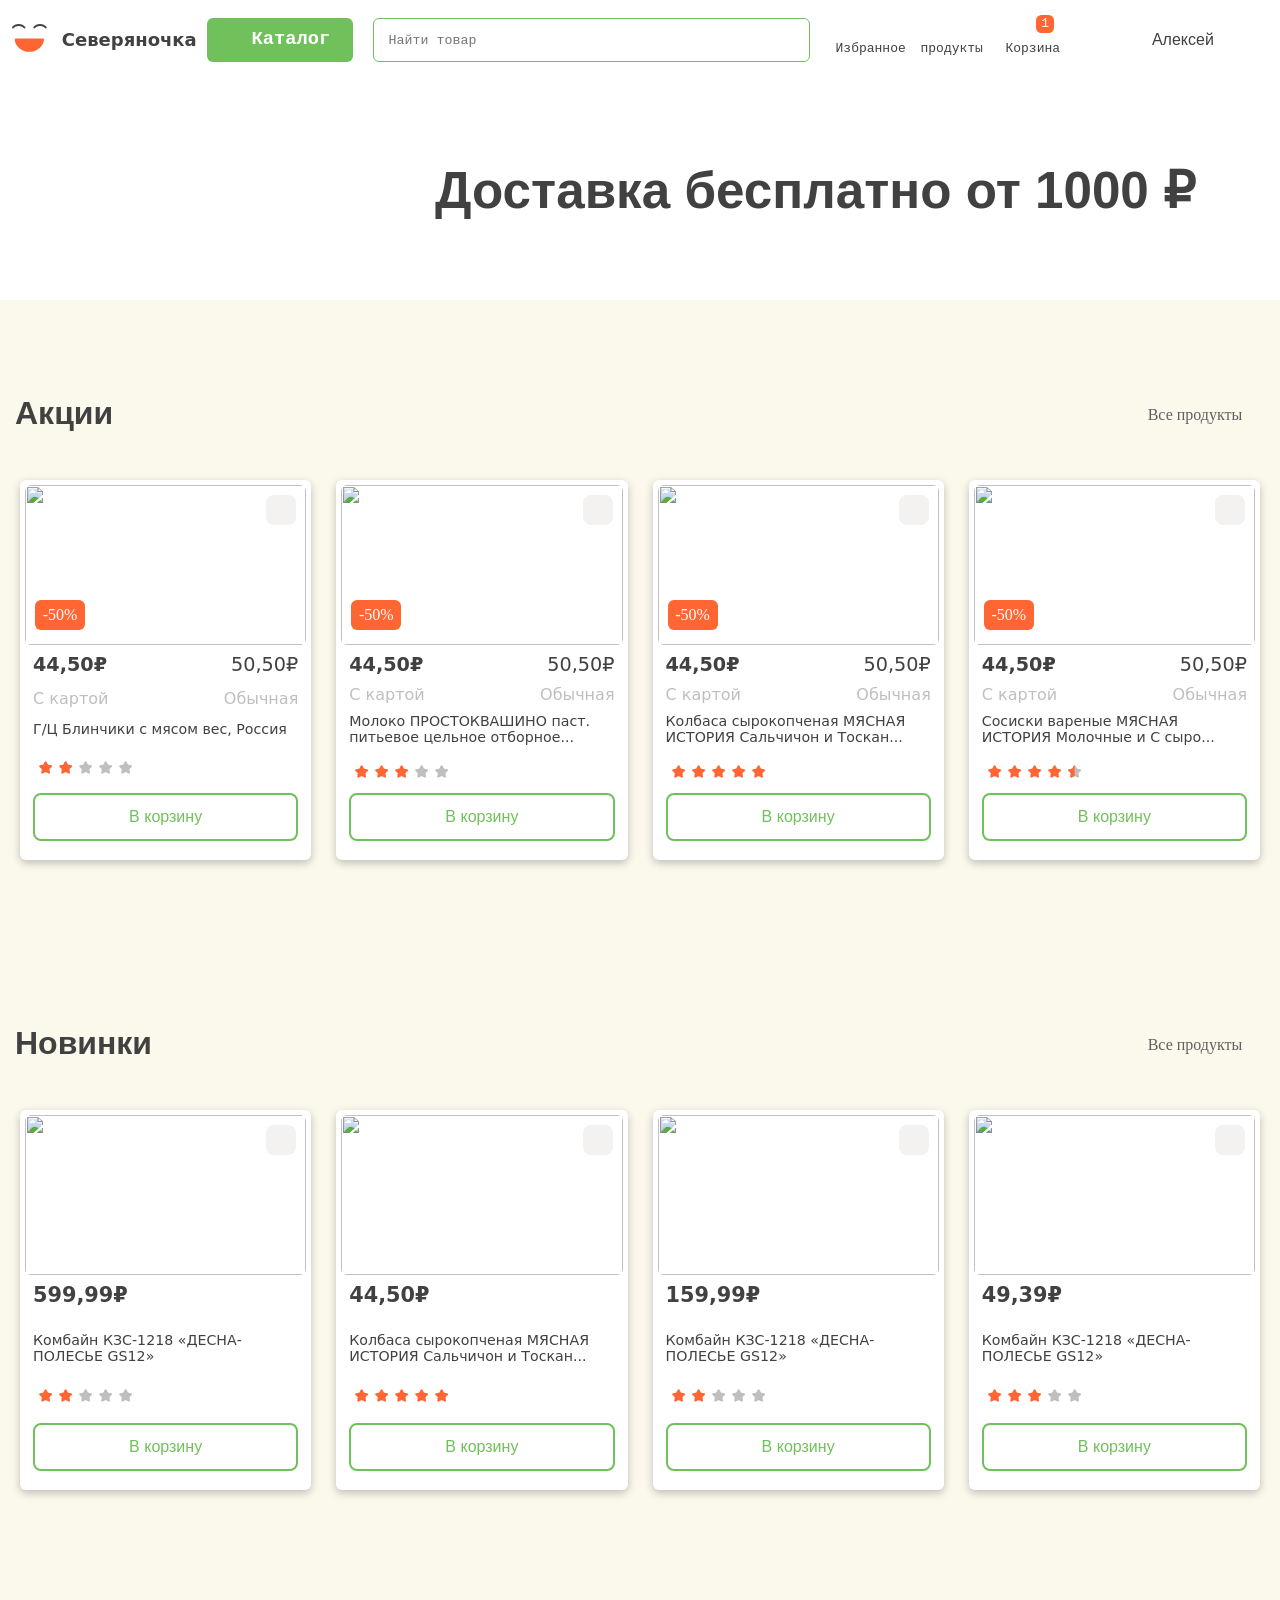
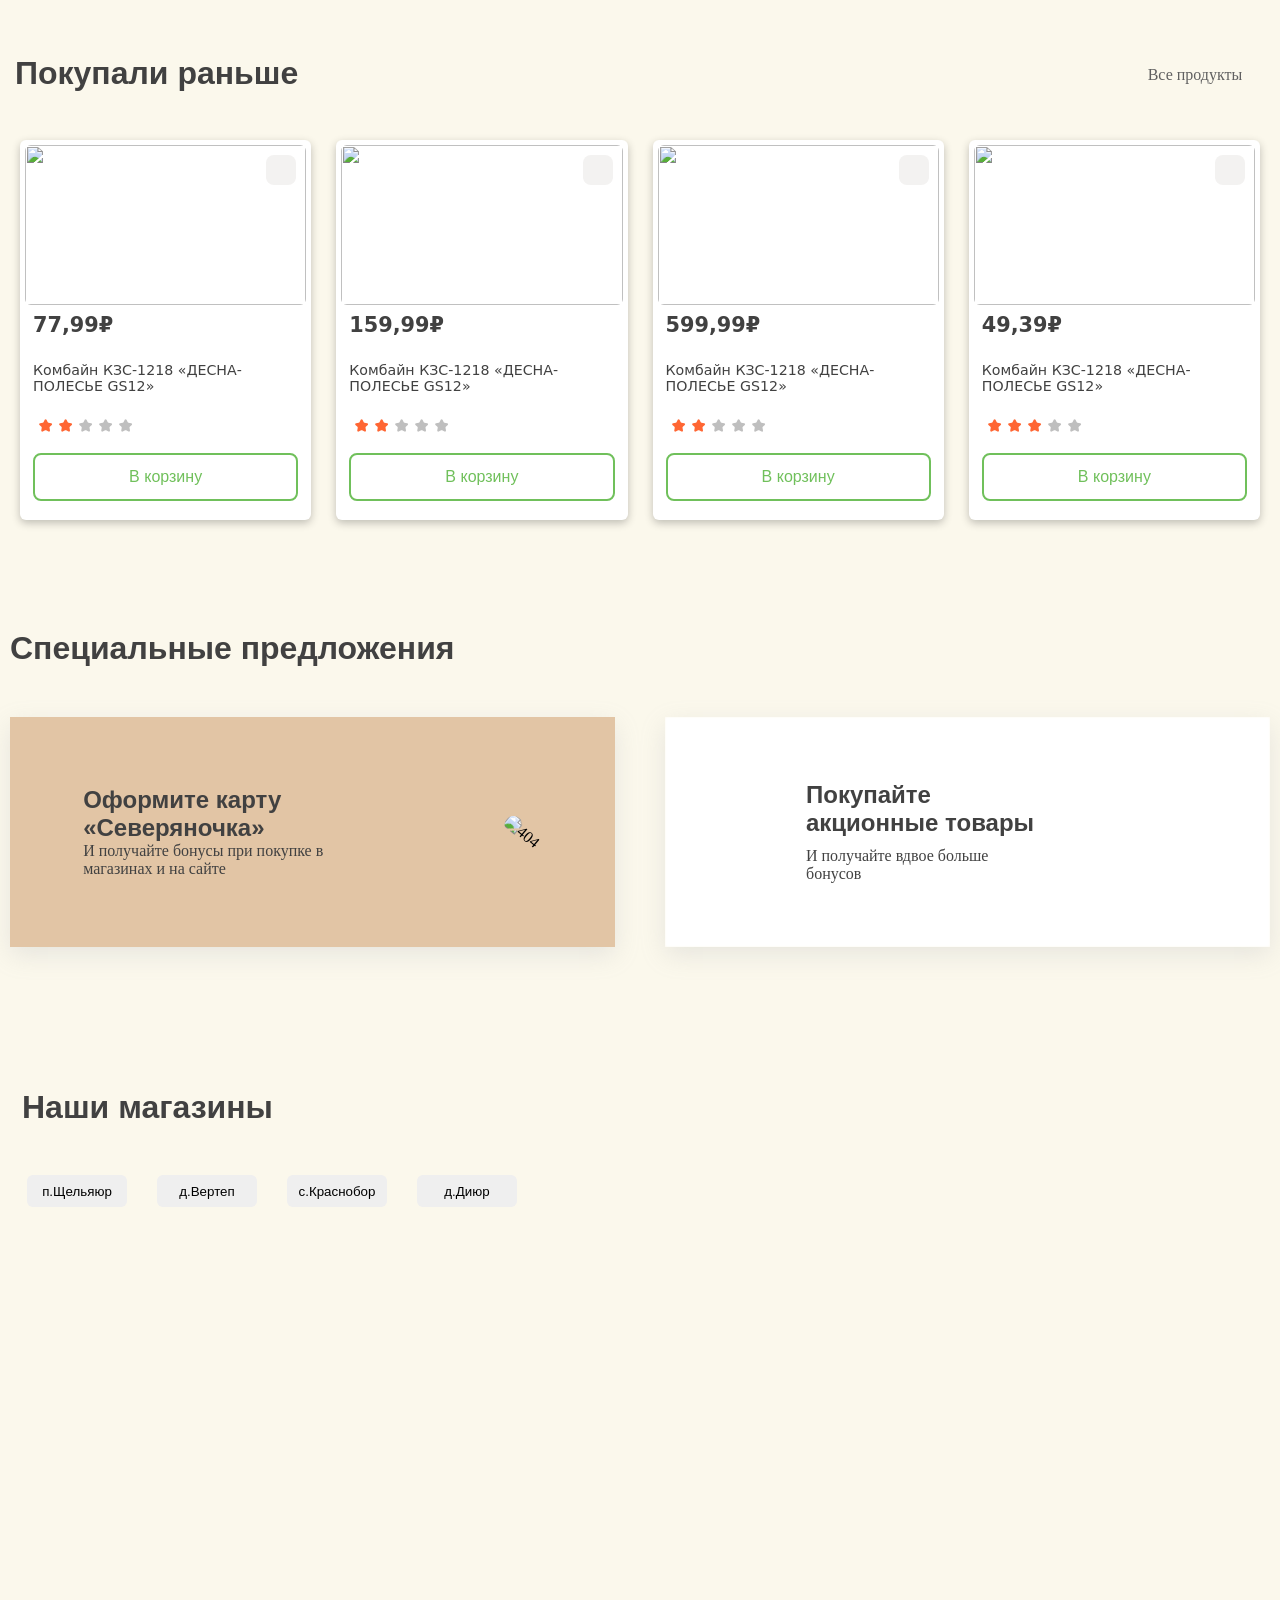
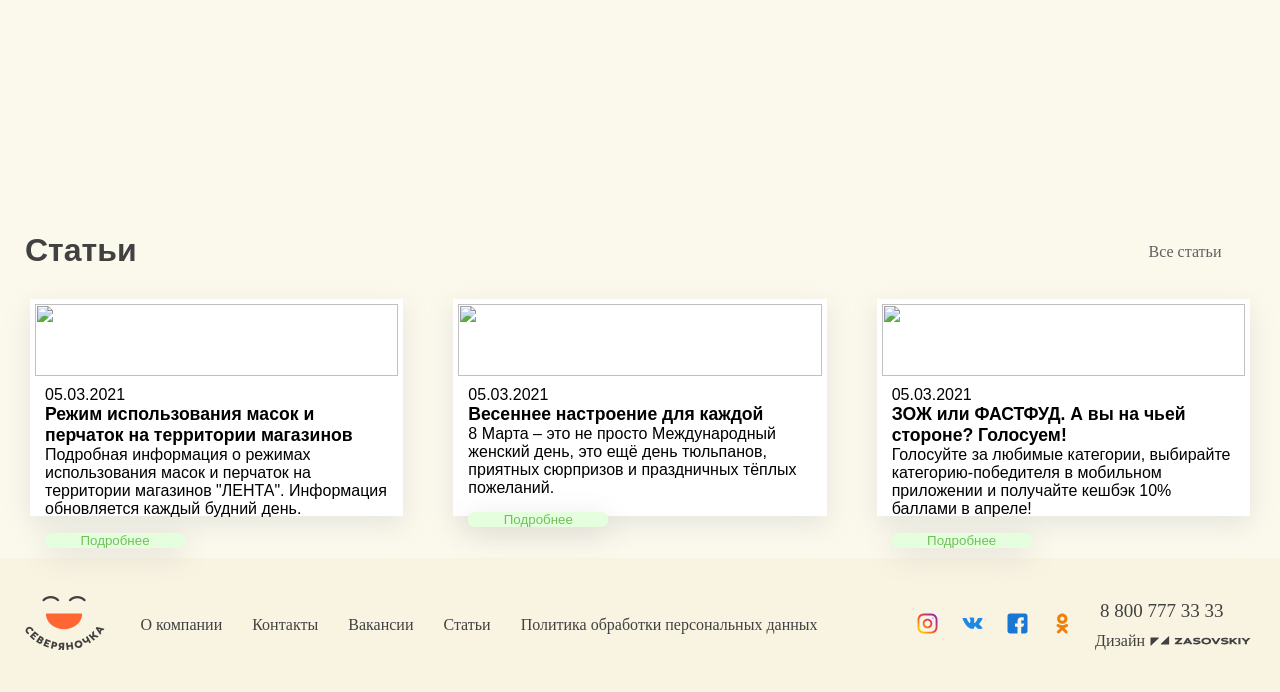
==== commit 7043cd51: "refactor: modularize product components and implement pagination logic" ====
--- a/index.html
+++ b/index.html
@@ -12,6 +12,7 @@
     <link rel="stylesheet" href="./css/header.css" />
     <link rel="stylesheet" href="./css/main.css" />
     <link rel="stylesheet" href="./css/responsive.css" />
+    <link rel="stylesheet" href="./css/card-product.css" />
     <link
       href="https://cdn.boxicons.com/fonts/basic/boxicons.min.css"
       rel="stylesheet"
@@ -28,6 +29,7 @@
 
     <script defer src="./js/add_korzinka.js"></script>
     <script defer src="./js/api.js"></script>
+    <script defer src="./js/header.js"></script>
     <script defer src="./js/main.js"></script>
   </head>
 
--- a/css/main.css
+++ b/css/main.css
@@ -5,15 +5,6 @@
 }
 
 button:hover {
-  cursor: pointer;
-}
-
-.info_product > button:active {
-  transform: scale(0.9);
-  transition: 0.1s;
-}
-
-.arxiv:hover {
   cursor: pointer;
 }
 
@@ -70,125 +61,11 @@
   gap: 25px;
   padding: 10px;
 }
-
-.shoping:hover {
-  transform: scale(1.02);
-}
-
-.shoping {
-  transition: 0.3s;
-  padding: 5px;
-  width: 100%;
-  min-height: 320px;
-  background-color: white;
-  box-shadow: rgba(0, 0, 0, 0.24) 0px 3px 8px;
-  border-radius: 6px;
-  display: flex;
-  flex-direction: column;
-}
-.shoping > .img_product {
-  width: 100%;
-  height: 160px;
-  position: relative;
-  overflow: hidden;
-  display: flex;
-  align-items: center;
-  justify-content: center;
-  flex-shrink: 0;
-}
-.img_product > img {
-  width: 100%;
-  height: 100%;
-  border-radius: 6px;
-  object-fit: cover;
-  display: block;
-}
-
-.foiz {
-  position: absolute;
-  bottom: 0;
-  left: 0;
-  width: 50px;
-  margin-left: 10px;
-  margin-bottom: 15px;
-  height: 30px;
-  border-radius: 6px;
-  display: flex;
-  align-items: center;
-  justify-content: center;
-  color: white;
-  background-color: #ff6633;
-}
-.arxiv:hover {
-  background-color: #ff6633;
-  color: white;
-}
-
-.arxiv {
-  transition: 0.5s;
-  position: absolute;
-  right: 10px;
-  top: 10px;
-  border-radius: 8px;
-  width: 30px;
-  height: 30px;
-  display: flex;
-  align-items: center;
-  justify-content: center;
-  background-color: #f3f2f1;
-  color: rgba(65, 65, 65, 1);
-  font-size: 24px;
-}
-.info_product {
-  width: 100%;
-  height: 55%;
-  padding: 8px;
-  font-family: system-ui, -apple-system, BlinkMacSystemFont, "Segoe UI", Roboto,
-    Oxygen, Ubuntu, Cantarell, "Open Sans", "Helvetica Neue", sans-serif;
-  display: flex;
-  flex-direction: column;
-  justify-content: space-between;
-}
-.narx {
-  display: flex;
-  justify-content: space-between;
-  color: rgba(65, 65, 65, 1);
-  font-size: 1.2rem;
-}
-.narx :first-child {
-  font-weight: bold;
-}
-.malumot {
-  display: flex;
-  justify-content: space-between;
-  color: #bfbfbf;
-}
-.city {
-  width: 100%;
-  height: auto;
-  font-size: 1.11vw;
-  color: #414141;
-}
-
-.info_product button {
-  width: 100%;
-  height: 40px;
-  background: none;
-  border: 2px solid #70c05b;
-  color: #70c05b;
-  font-size: 16px;
-  border-radius: 6px;
-}
-
-.shoping button:hover {
-  background-color: #ff6633;
-  color: white;
-}
 .menyu_2 {
   margin-top: 150px;
 }
 .narx-2 {
-  margin-bottom: 30px;
+  margin-bottom: 10px;
 }
 .info_shoping h1 {
   font-family: "Winky Sans", sans-serif;
--- a/css/responsive.css
+++ b/css/responsive.css
@@ -17,6 +17,9 @@
 }
 
 @media (max-width: 950px) {
+  .card_shop {
+    grid-template-columns: repeat(3, 1fr);
+  }
   .card_shop .last {
     display: none;
   }
@@ -139,11 +142,12 @@
     display: block;
   }
   .card_shop {
-    grid-template-rows: repeat(2, 1fr);
+    grid-template-columns: repeat(2, 1fr);
   }
 
   .text_box {
-    grid-template-rows: repeat(2, 1fr);
+    grid-template-columns: 1fr;
+    gap: 20px;
   }
 
   .left_img img {
@@ -184,6 +188,29 @@
 }
 
 @media (max-width: 480px) {
+  .quantity-control {
+    margin: auto;
+    width: 100%;
+    height: 30px;
+    background-color: #70c05b;
+    border-radius: 8px;
+    display: flex;
+    align-items: center;
+    justify-content: space-between;
+    padding: 0 8px;
+    box-sizing: border-box;
+  }
+  .quantity-control .qty-btn {
+    width: 30px;
+    height: 24px;
+    margin-bottom: 2px;
+  }
+  .quantity-control .qty-btn i {
+    font-size: 14px;
+  }
+  .quantity-control .qty-value{
+    font-size: 16px;
+  } 
   .text_logo {
     display: none;
   }
@@ -241,13 +268,51 @@
     grid-template-columns: repeat(2, 1fr);
   }
   .city {
-    font-size: 17px;
+    font-size: 11px;
+    line-height: 14px;
+    margin-top: 5px;
+    margin-bottom: 5px;
+  }
+  .new_product .shoping .narx,
+  .narx  {
+    font-size: 16px;
+    flex-wrap: wrap;
+    row-gap: 2px;
+  }
+  .malumot {
+    font-size: 9px;
+  }
+  .narx-2{
+    margin-bottom: 5px;
   }
   .shoping {
-    width: 300px;
+    width: 100%;
+    min-height: auto;
+  }
+  .shoping > .img_product {
+    height: 110px;
   }
   .card_shop {
-    justify-items: center;
+    grid-template-columns: repeat(2, 1fr);
+    gap: 8px;
+    justify-items: stretch;
+  }
+  .info_product button {
+    height: 30px;
+    font-size: 13px;
+    margin-top: auto;
+  }
+  .arxiv {
+    width: 25px;
+    height: 25px;
+    font-size: 20px;
+  }
+  .foiz {
+    width: 40px;
+    height: 22px;
+    font-size: 12px;
+    margin-left: 5px;
+    margin-bottom: 5px;
   }
   .shablon h1 {
     font-size: 24px;
--- a/css/card-product.css
+++ b/css/card-product.css
@@ -0,0 +1,190 @@
+.shoping:hover {
+  transform: scale(1.02);
+}
+
+.shoping {
+  transition: 0.3s;
+  padding: 5px;
+  height: 100%;
+  width: 100%;
+  min-height: 380px;
+  background-color: white;
+  box-shadow: rgba(0, 0, 0, 0.24) 0px 3px 8px;
+  border-radius: 6px;
+  display: flex;
+  flex-direction: column;
+}
+.shoping > .img_product {
+  width: 100%;
+  height: 160px;
+  position: relative;
+  overflow: hidden;
+  display: flex;
+  align-items: center;
+  justify-content: center;
+  flex-shrink: 0;
+}
+.img_product > img {
+  width: 100%;
+  height: 100%;
+  border-radius: 6px;
+  object-fit: contain;
+  display: block;
+}
+
+.foiz {
+  position: absolute;
+  bottom: 0;
+  left: 0;
+  width: 50px;
+  margin-left: 10px;
+  margin-bottom: 15px;
+  height: 30px;
+  border-radius: 6px;
+  display: flex;
+  align-items: center;
+  justify-content: center;
+  color: white;
+  background-color: #ff6633;
+}
+.arxiv:hover {
+  background-color: #ff6633;
+  color: white;
+}
+
+.info_product > button:active {
+  transform: scale(0.9);
+  transition: 0.1s;
+}
+
+.arxiv:hover {
+  cursor: pointer;
+}
+
+.arxiv {
+  transition: 0.5s;
+  position: absolute;
+  right: 10px;
+  top: 10px;
+  border-radius: 8px;
+  width: 30px;
+  height: 30px;
+  display: flex;
+  align-items: center;
+  justify-content: center;
+  background-color: #f3f2f1;
+  color: rgba(65, 65, 65, 1);
+  font-size: 24px;
+}
+
+.arxiv.active {
+  background-color: #ff6633;
+  color: white;
+}
+
+.arxiv.active:hover {
+  background-color: #f3f2f1;
+  color: rgba(65, 65, 65, 1);
+}
+.info_product {
+  width: 100%;
+  height: 55%;
+  padding: 8px;
+  font-family: system-ui, -apple-system, BlinkMacSystemFont, "Segoe UI", Roboto,
+    Oxygen, Ubuntu, Cantarell, "Open Sans", "Helvetica Neue", sans-serif;
+  display: flex;
+  flex-direction: column;
+  justify-content: space-between;
+}
+.narx {
+  display: flex;
+  justify-content: space-between;
+  color: rgba(65, 65, 65, 1);
+  font-size: 1.2rem;
+}
+.narx :first-child {
+  font-weight: bold;
+}
+.malumot {
+  display: flex;
+  justify-content: space-between;
+  color: #bfbfbf;
+}
+.city {
+  width: 100%;
+  height: auto;
+  font-size: 1.11vw;
+  color: #414141;
+  margin-bottom: 10px;
+}
+
+.info_product button {
+  width: 100%;
+  height: 48px;
+  background: none;
+  border: 2px solid #70c05b;
+  color: #70c05b;
+  font-size: 16px;
+  border-radius: 8px;
+  transition: all 0.2s ease;
+}
+
+.shoping button:hover {
+  background-color: #ff6633;
+  border-color: #ff6633;
+  color: white;
+}
+
+
+
+
+
+/* Quantity control - unified green bar like Lay's design */
+.quantity-control {
+  margin: 0px auto;
+  width: 80%;
+  height: 48px;
+  background-color: #70c05b;
+  border-radius: 8px;
+  display: flex;
+  align-items: center;
+  justify-content: space-between;
+  padding: 0 8px;
+  box-sizing: border-box;
+}
+
+.quantity-control .qty-btn {
+  width: 40px;
+  height: 36px;
+  background: none;
+  border: none;
+  color: white;
+  font-size: 22px;
+  border-radius: 6px;
+  display: flex;
+  align-items: center;
+  justify-content: center;
+  padding: 0;
+  transition: all 0.2s ease;
+}
+
+.quantity-control .qty-btn:hover {
+  background-color: rgba(255, 255, 255, 0.2);
+}
+
+.quantity-control .qty-btn:active {
+  transform: scale(0.9);
+}
+
+.quantity-control .qty-btn i {
+  font-size: 20px;
+}
+
+.quantity-control .qty-value {
+  flex: 1;
+  text-align: center;
+  color: white;
+  font-size: 18px;
+  font-weight: 600;
+  user-select: none;
+}
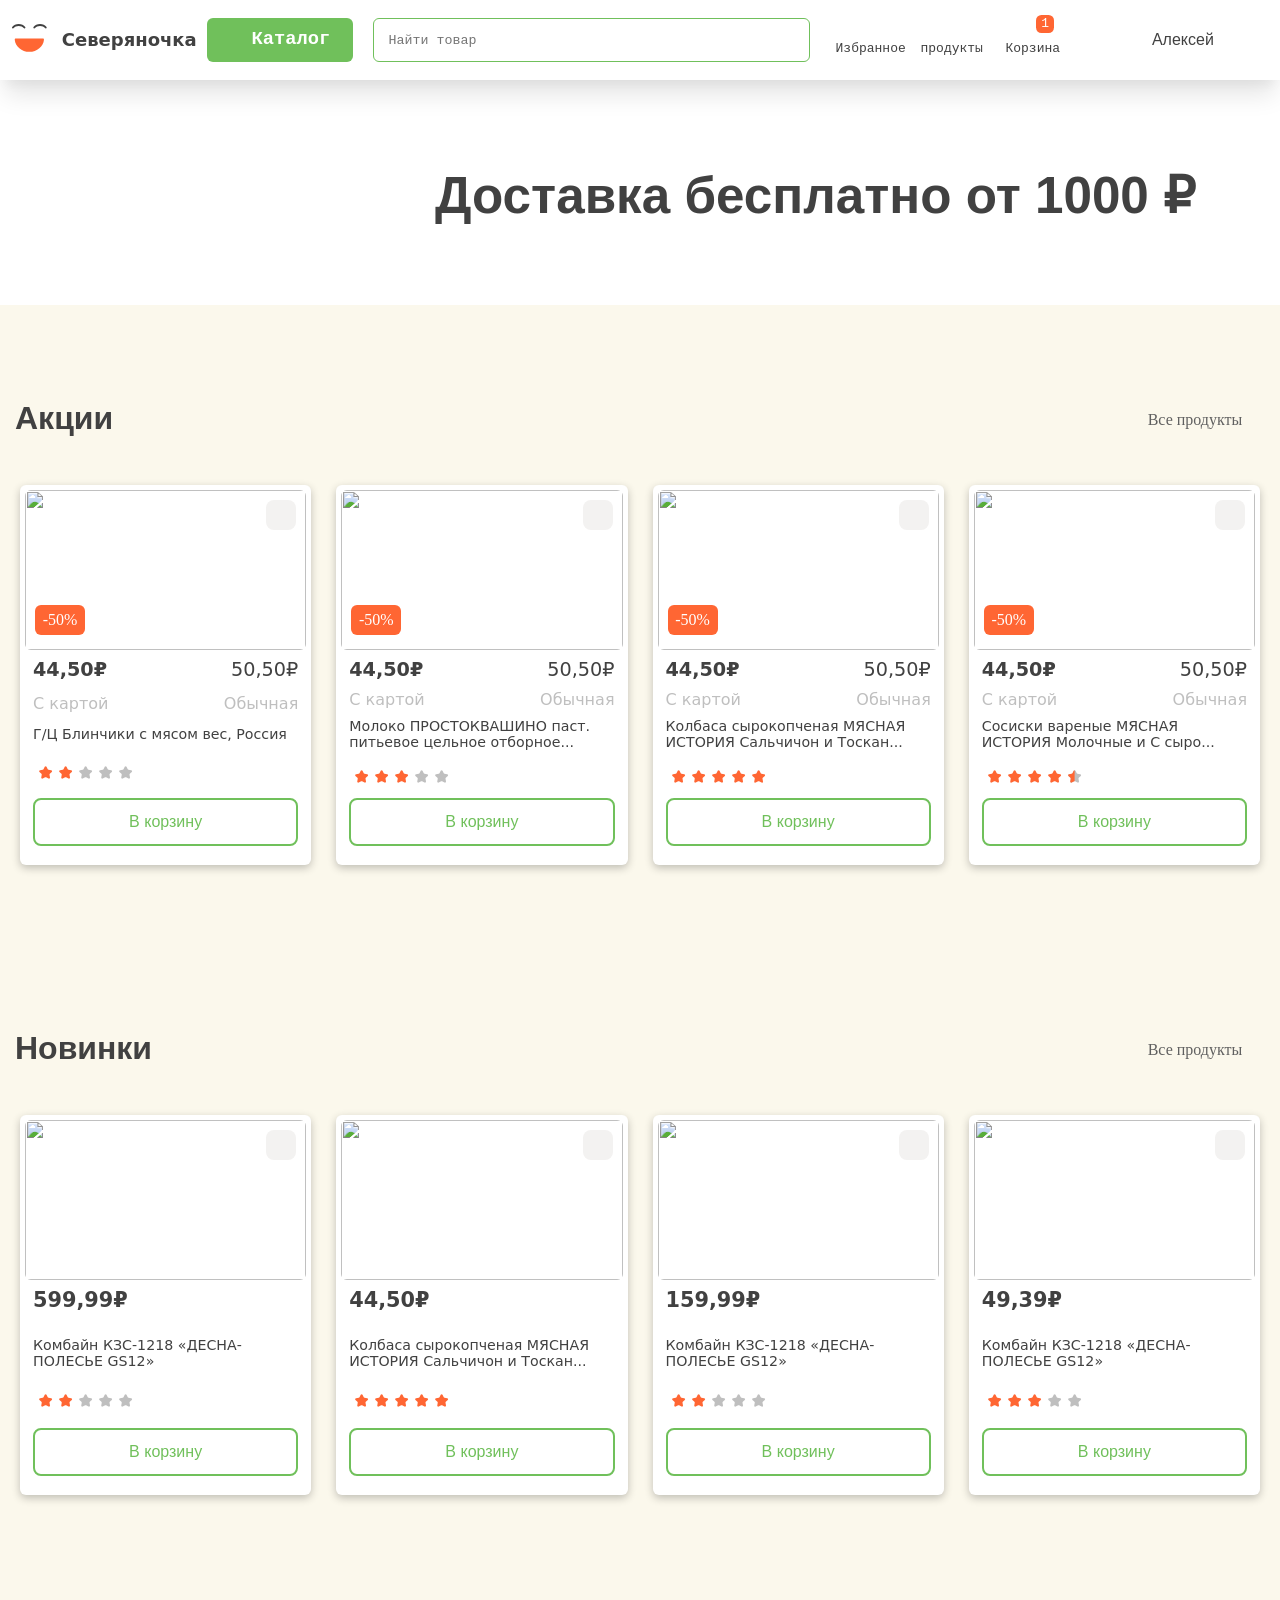
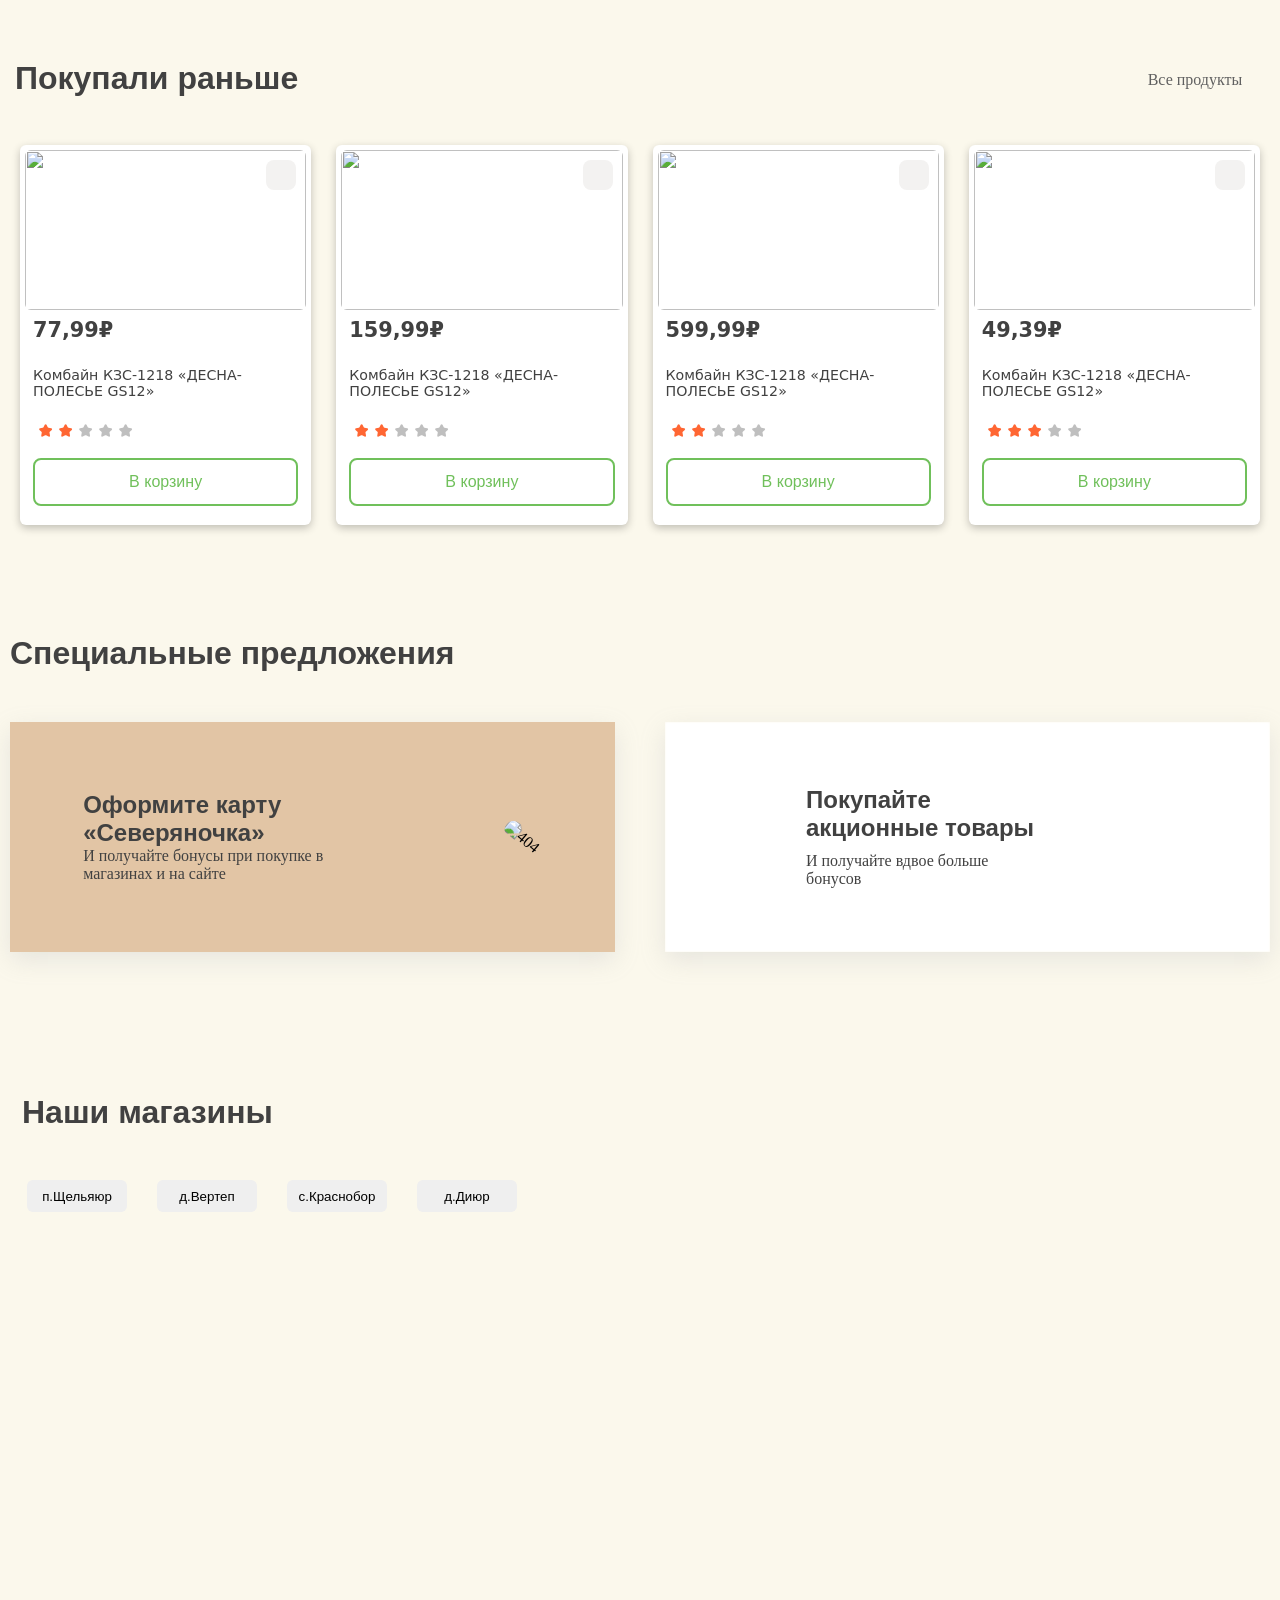
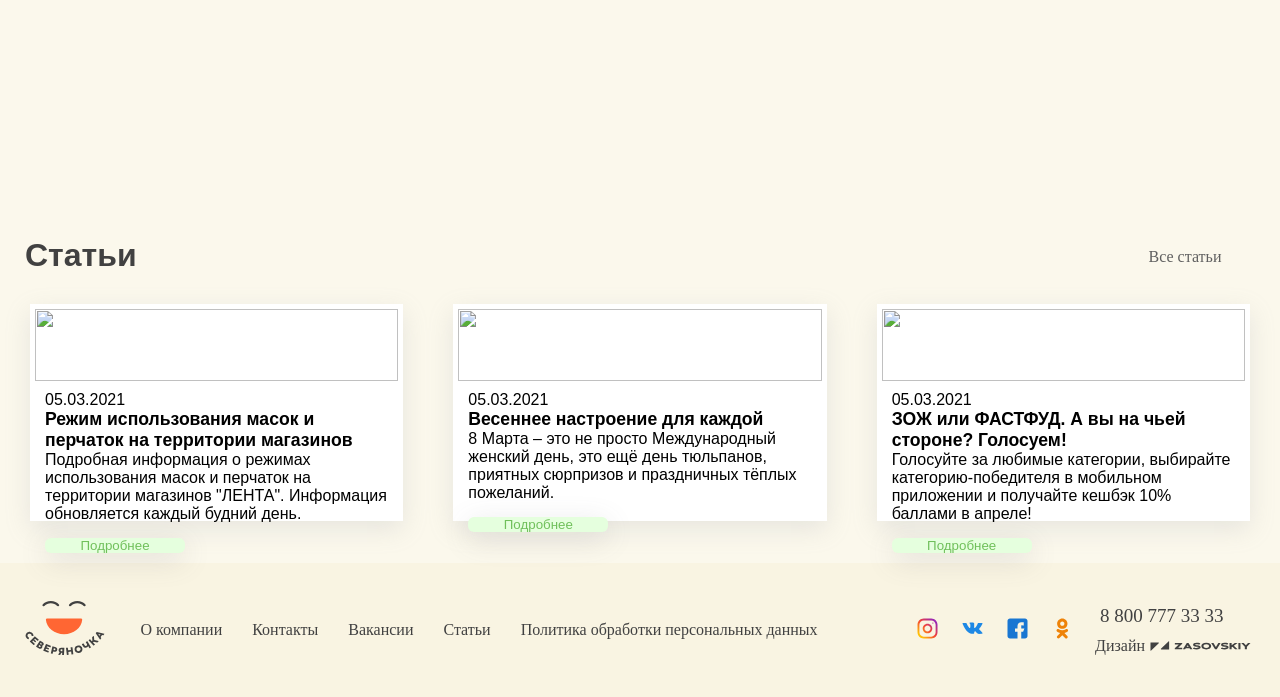
==== commit ff1b268d: "feat: add category assets and implement category page functionality" ====
--- a/index.html
+++ b/index.html
@@ -29,6 +29,7 @@
 
     <script defer src="./js/add_korzinka.js"></script>
     <script defer src="./js/api.js"></script>
+    <script defer src="./js/card-product.js"></script>
     <script defer src="./js/header.js"></script>
     <script defer src="./js/main.js"></script>
   </head>
@@ -155,12 +156,12 @@
           </div>
         </div>
       </div>
-
-      <div class="shablon">
-        <img src="./images/header_img/mevalar.png" alt="" />
-        <h1 class="attention">Доставка бесплатно от 1000 ₽</h1>
-      </div>
     </header>
+
+    <div class="shablon">
+      <img src="./images/header_img/mevalar.png" alt="" />
+      <h1 class="attention">Доставка бесплатно от 1000 ₽</h1>
+    </div>
 
     <main>
       <div class="contianer ortasi">
--- a/css/header.css
+++ b/css/header.css
@@ -3,9 +3,13 @@
   margin: 0;
   box-sizing: border-box;
 }
-
+header{
+  width: 100%;
+  box-shadow: rgba(0, 0, 0, 0.1) 0px 20px 25px -5px, rgba(0, 0, 0, 0.04) 0px 10px 10px -5px;
+  z-index: 1000;
+  position: relative;
+}
 .head {
-  /* position: relative; */
   display: flex;
   align-items: center;
   width: 100%;
@@ -151,28 +155,6 @@
   border: none;
 }
 
-.shablon img {
-  width: 350px;
-}
-.material-symbols-outlined{
-  font-size: 20px;
-}
-.shablon {
-  display: flex;
-  align-items: center;
-  justify-content: center;
-  width: 100%;
-  height: 220px;
-  background-image: url(../images/header_img/background.png);
-  display: flex;
-  justify-content: center;
-  align-items: center;
-}
-.shablon h1 {
-  font-size: 4vw;
-  color: #414141;
-  font-family: "Winky Sans", sans-serif;
-}
 
 .lupa > a > i:hover{
   color: #70c05b;
--- a/css/main.css
+++ b/css/main.css
@@ -74,6 +74,31 @@
 .attention {
   font-size: 32px;
 }
+
+.shablon img {
+  width: 350px;
+}
+.material-symbols-outlined{
+  font-size: 20px;
+}
+.shablon {
+  margin-top: 5px;
+  display: flex;
+  align-items: center;
+  justify-content: center;
+  width: 100%;
+  height: 220px;
+  background-image: url(../images/header_img/background.png);
+  display: flex;
+  justify-content: center;
+  align-items: center;
+}
+.shablon h1 {
+  font-size: 4vw;
+  color: #414141;
+  font-family: "Winky Sans", sans-serif;
+}
+
 .margin {
   font-weight: 700;
   margin-top: 100px;
